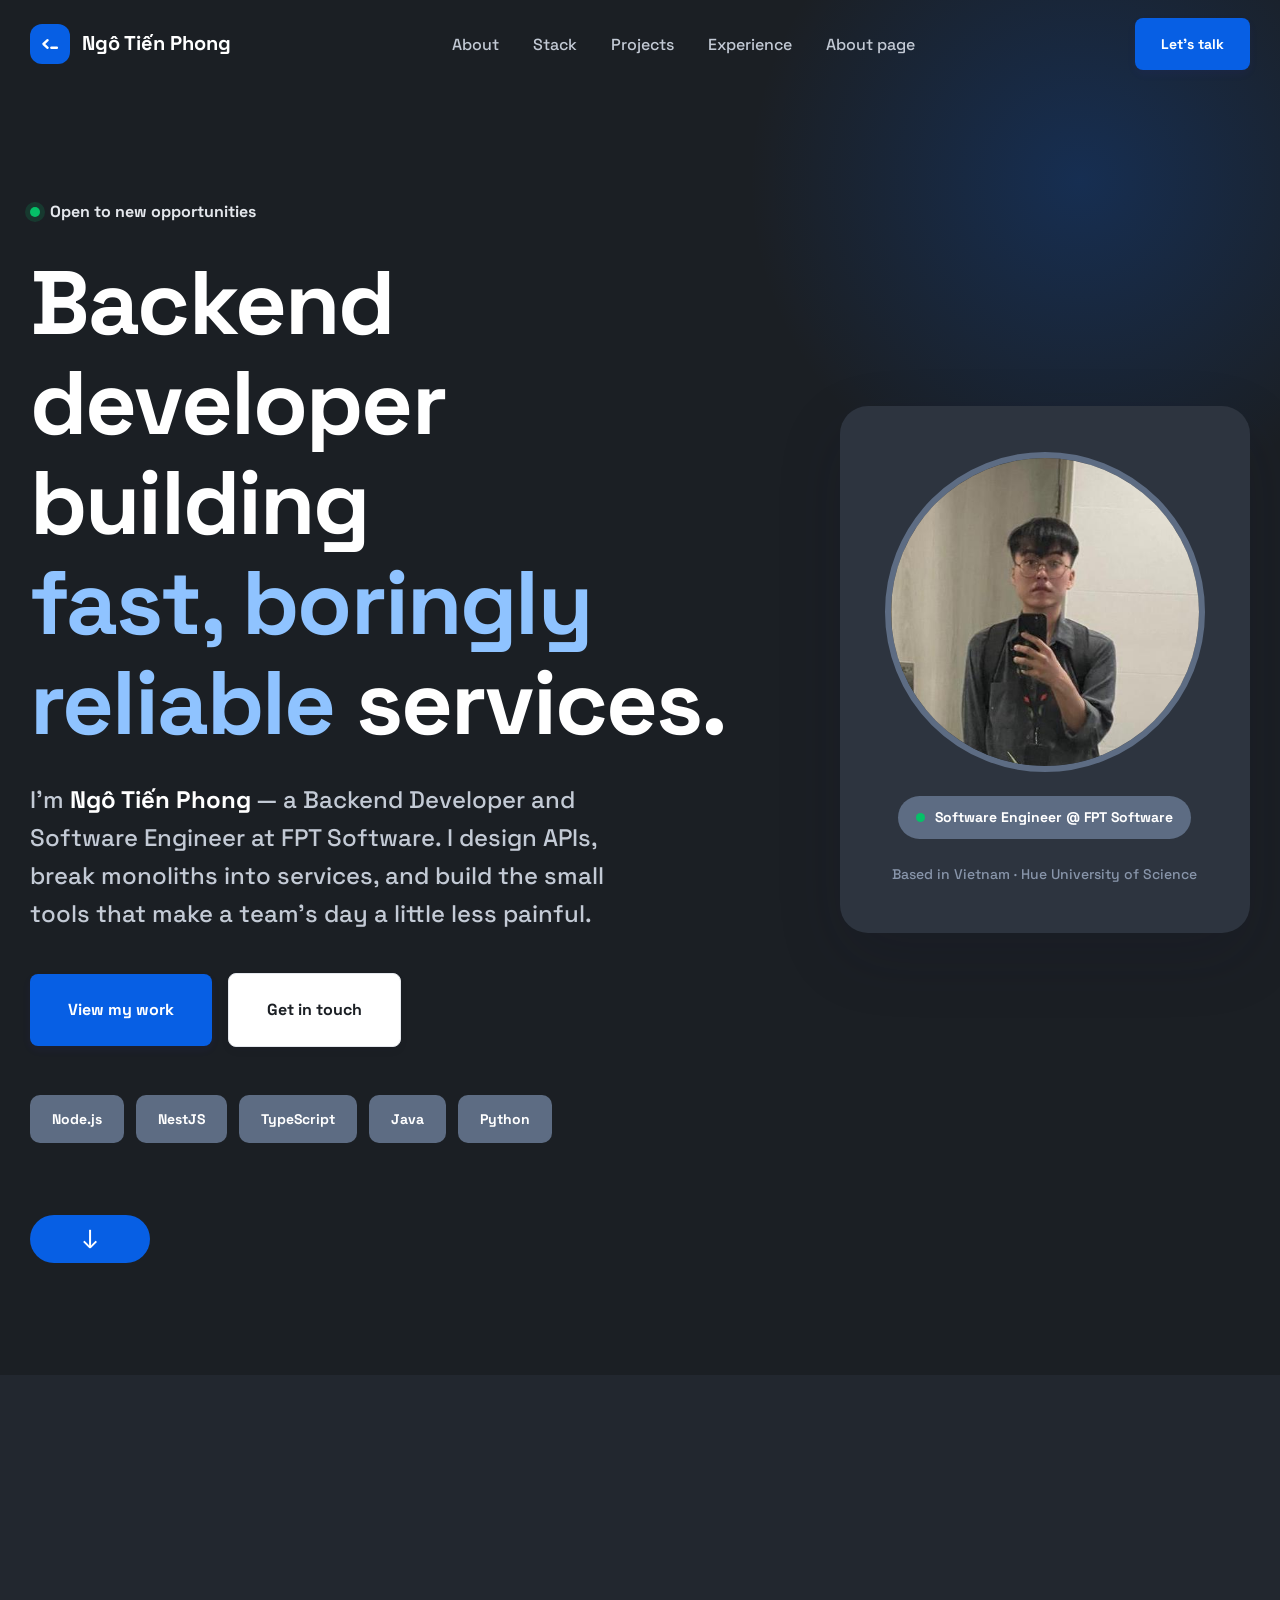
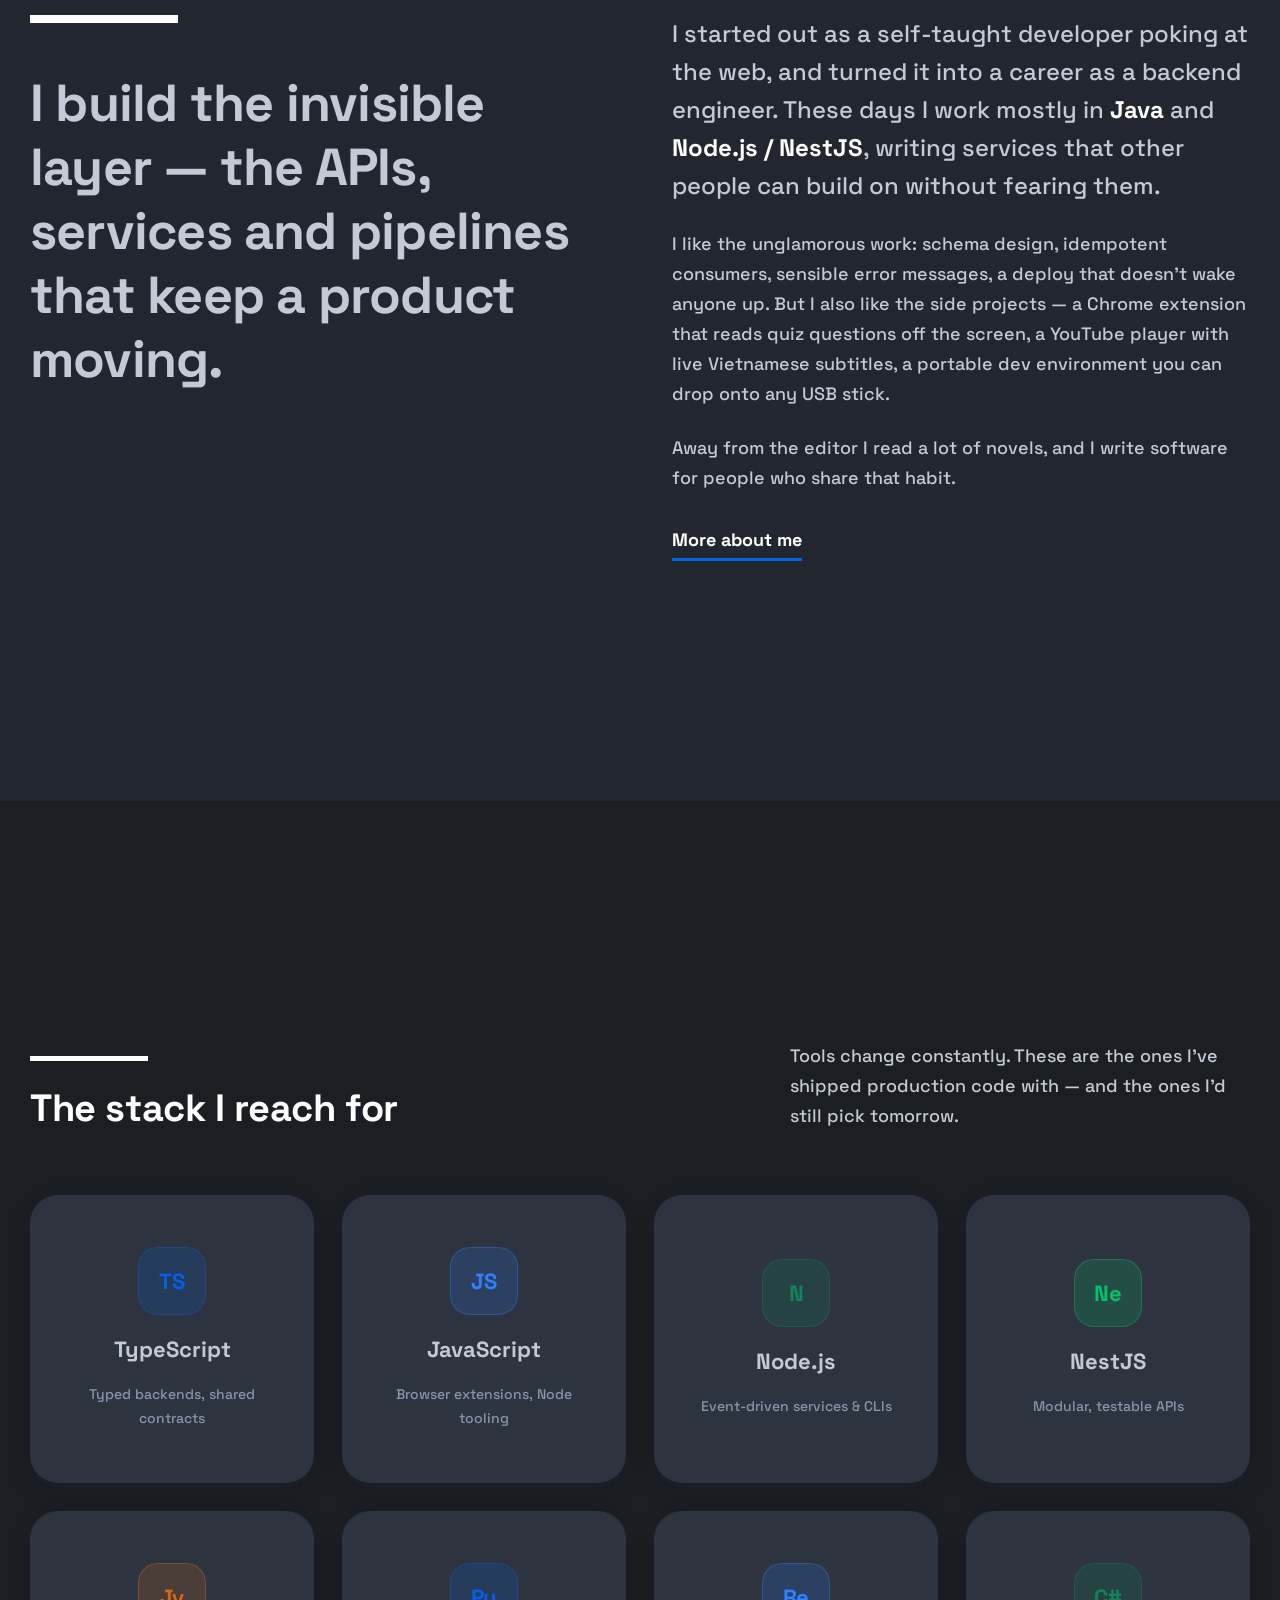
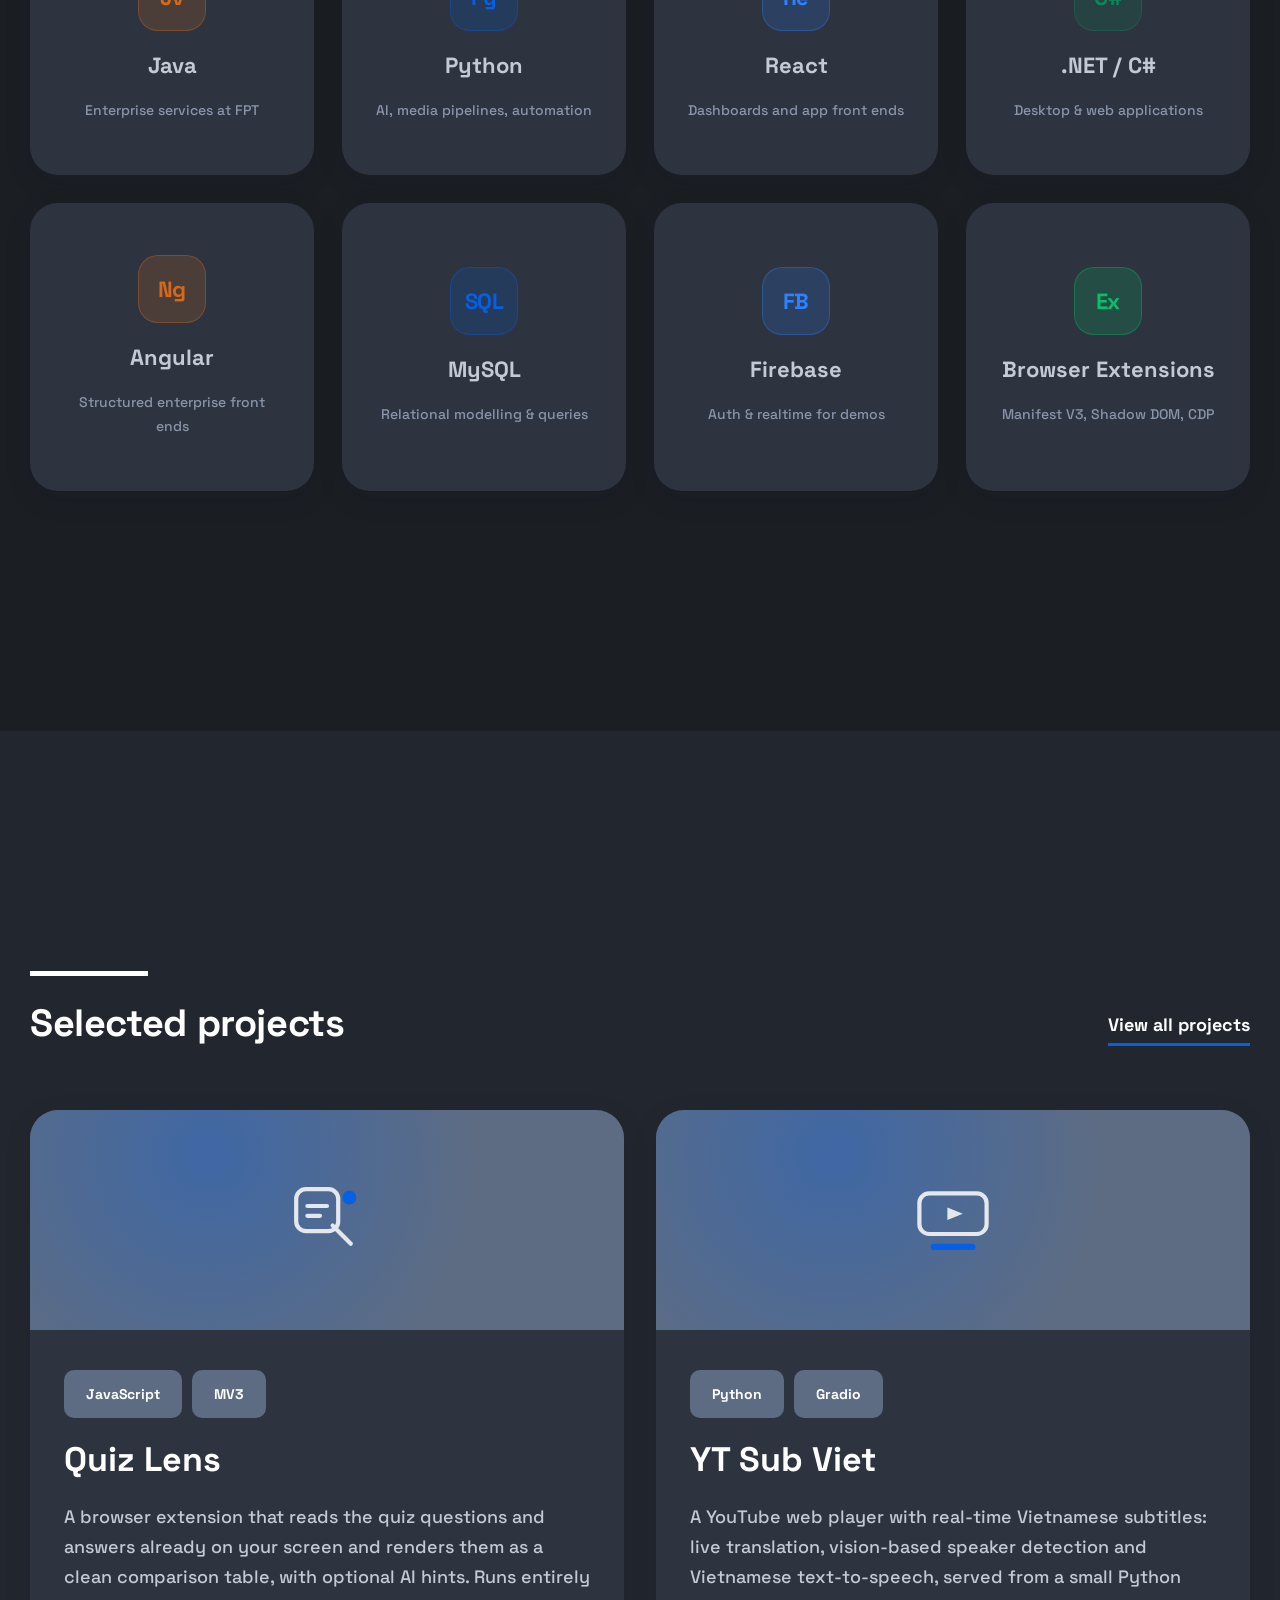
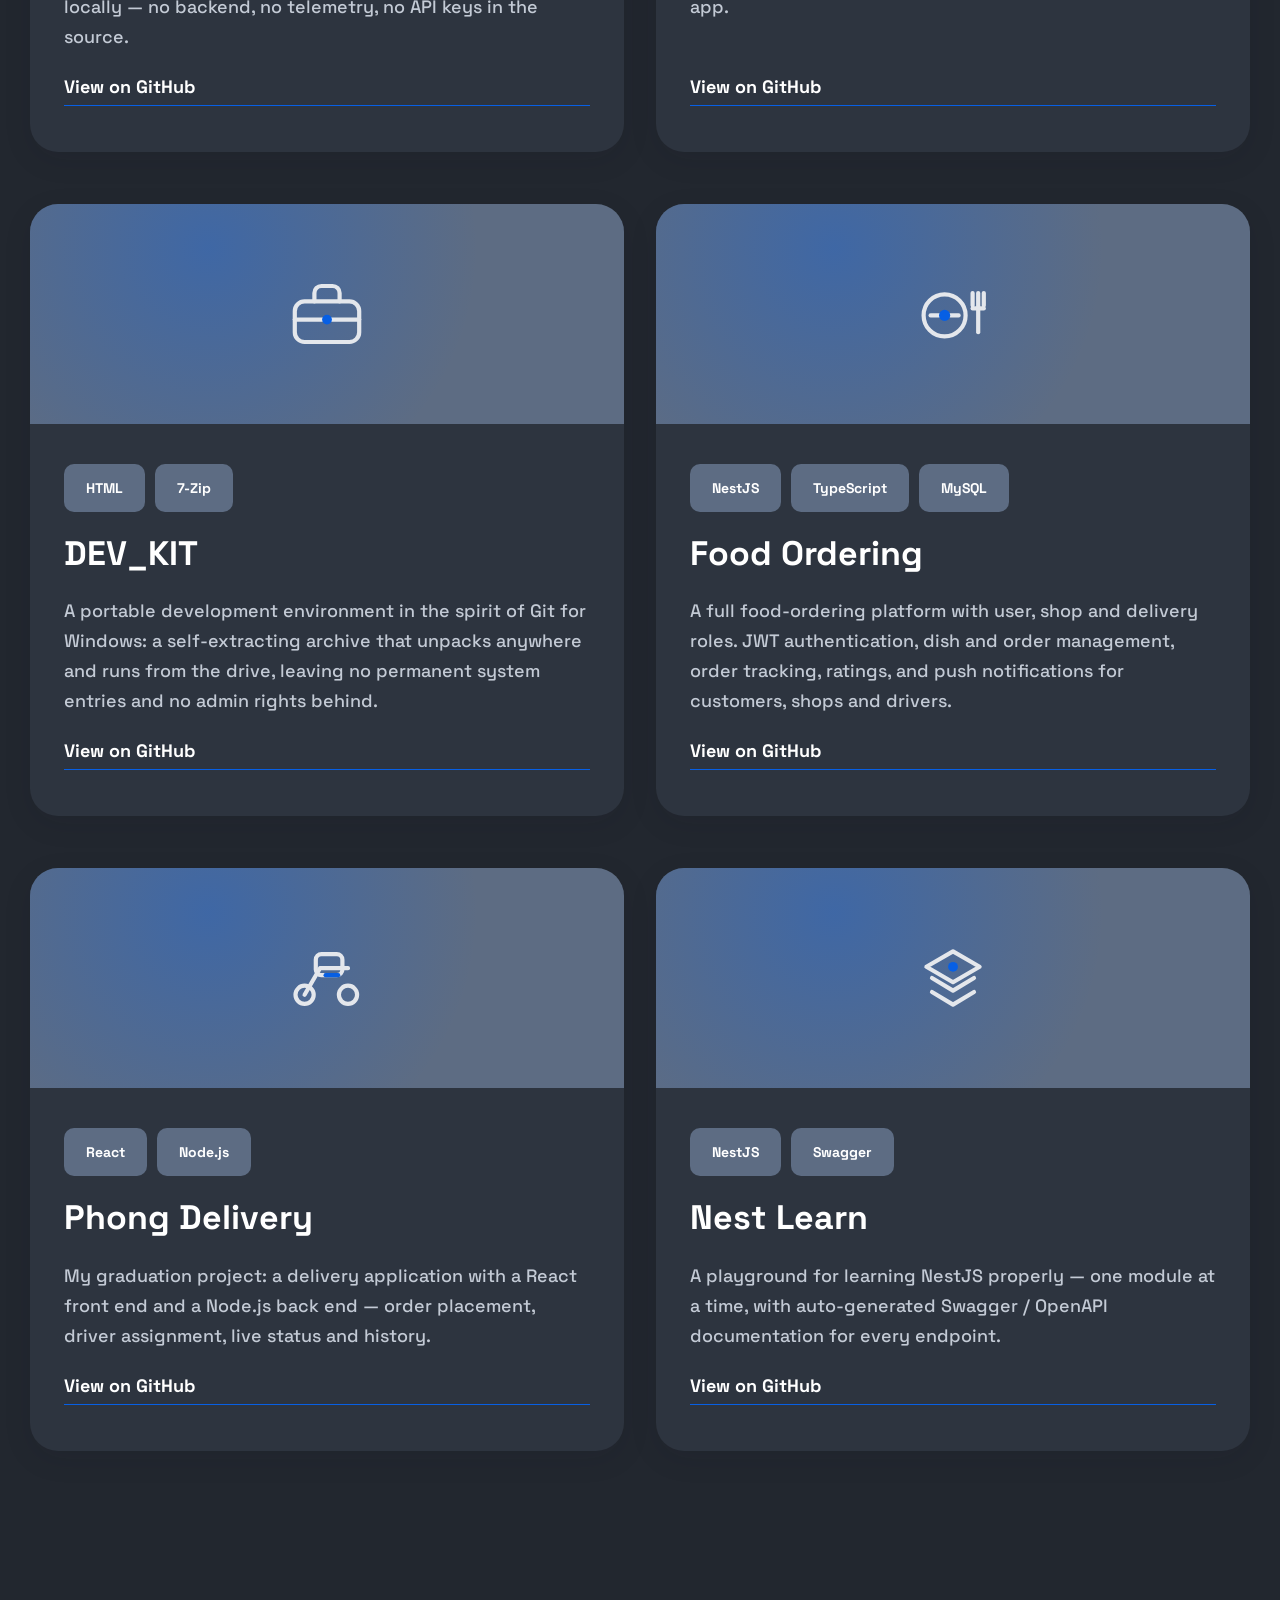
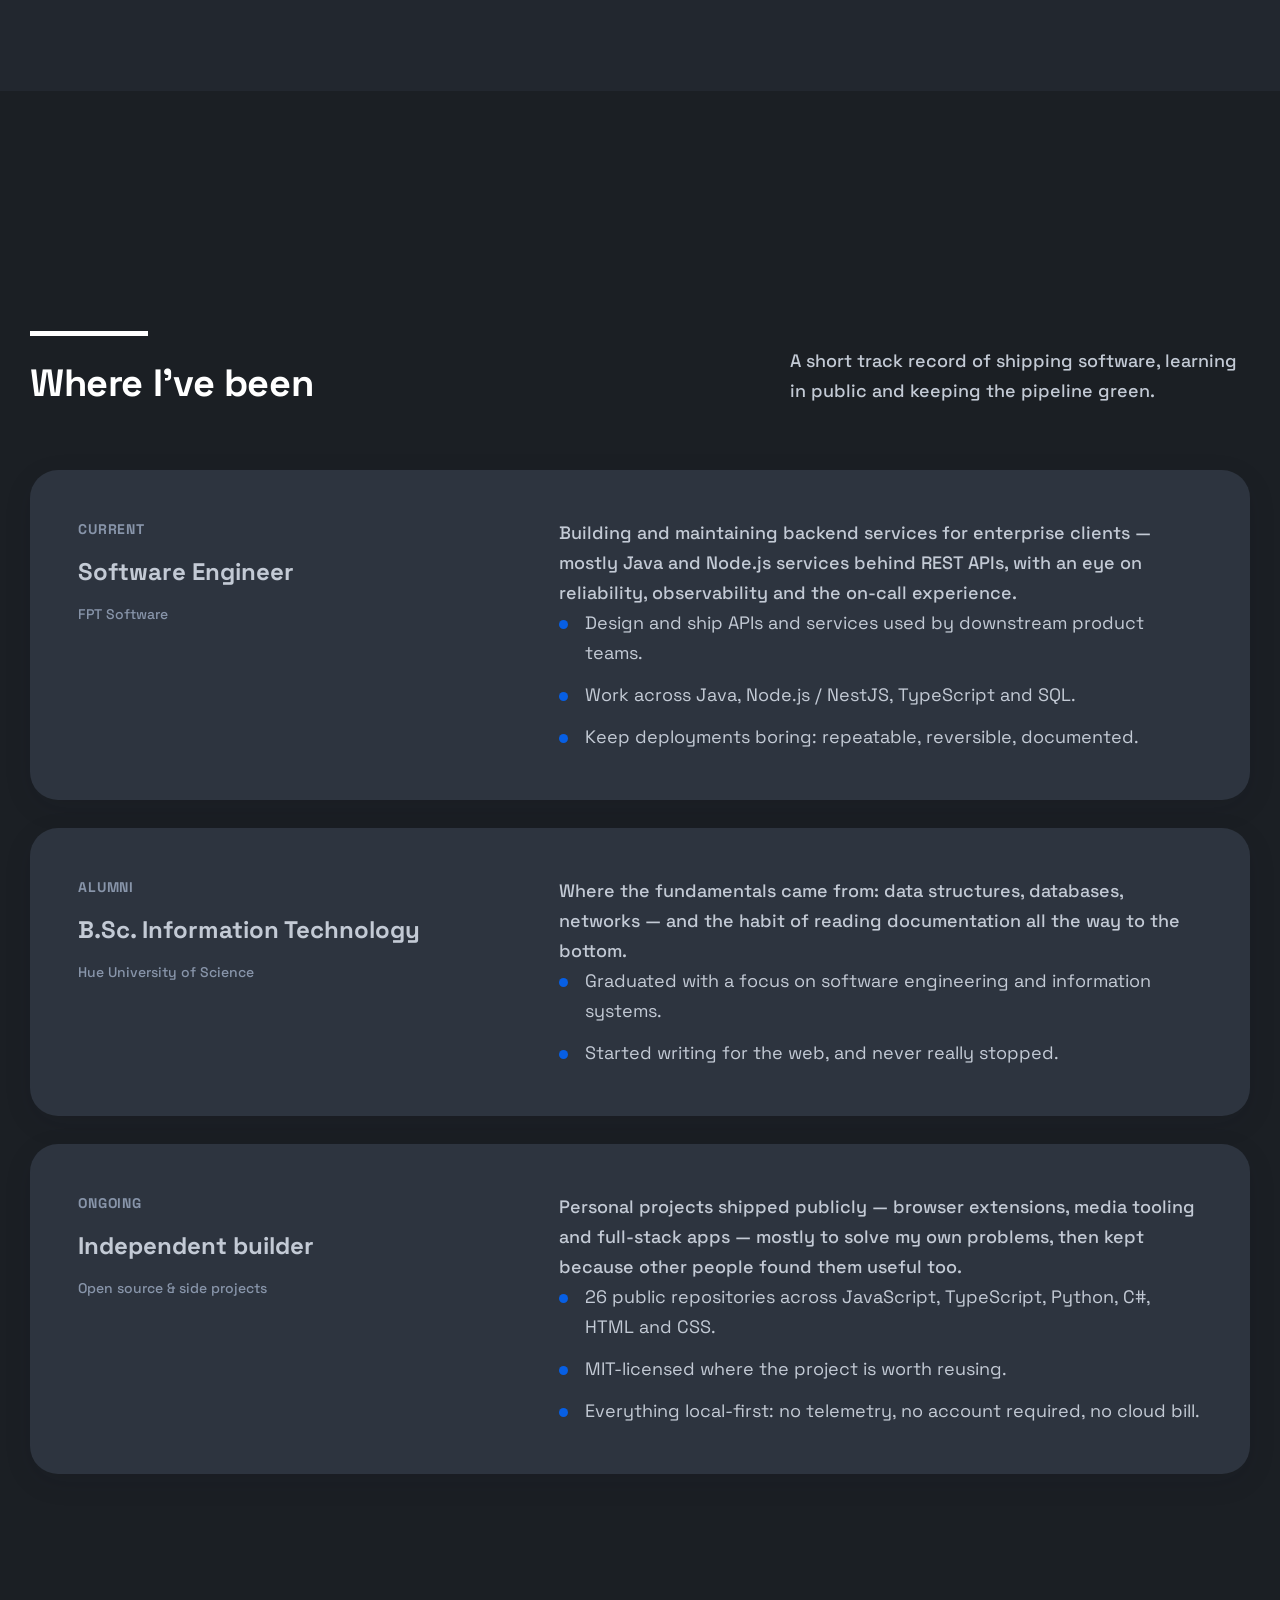
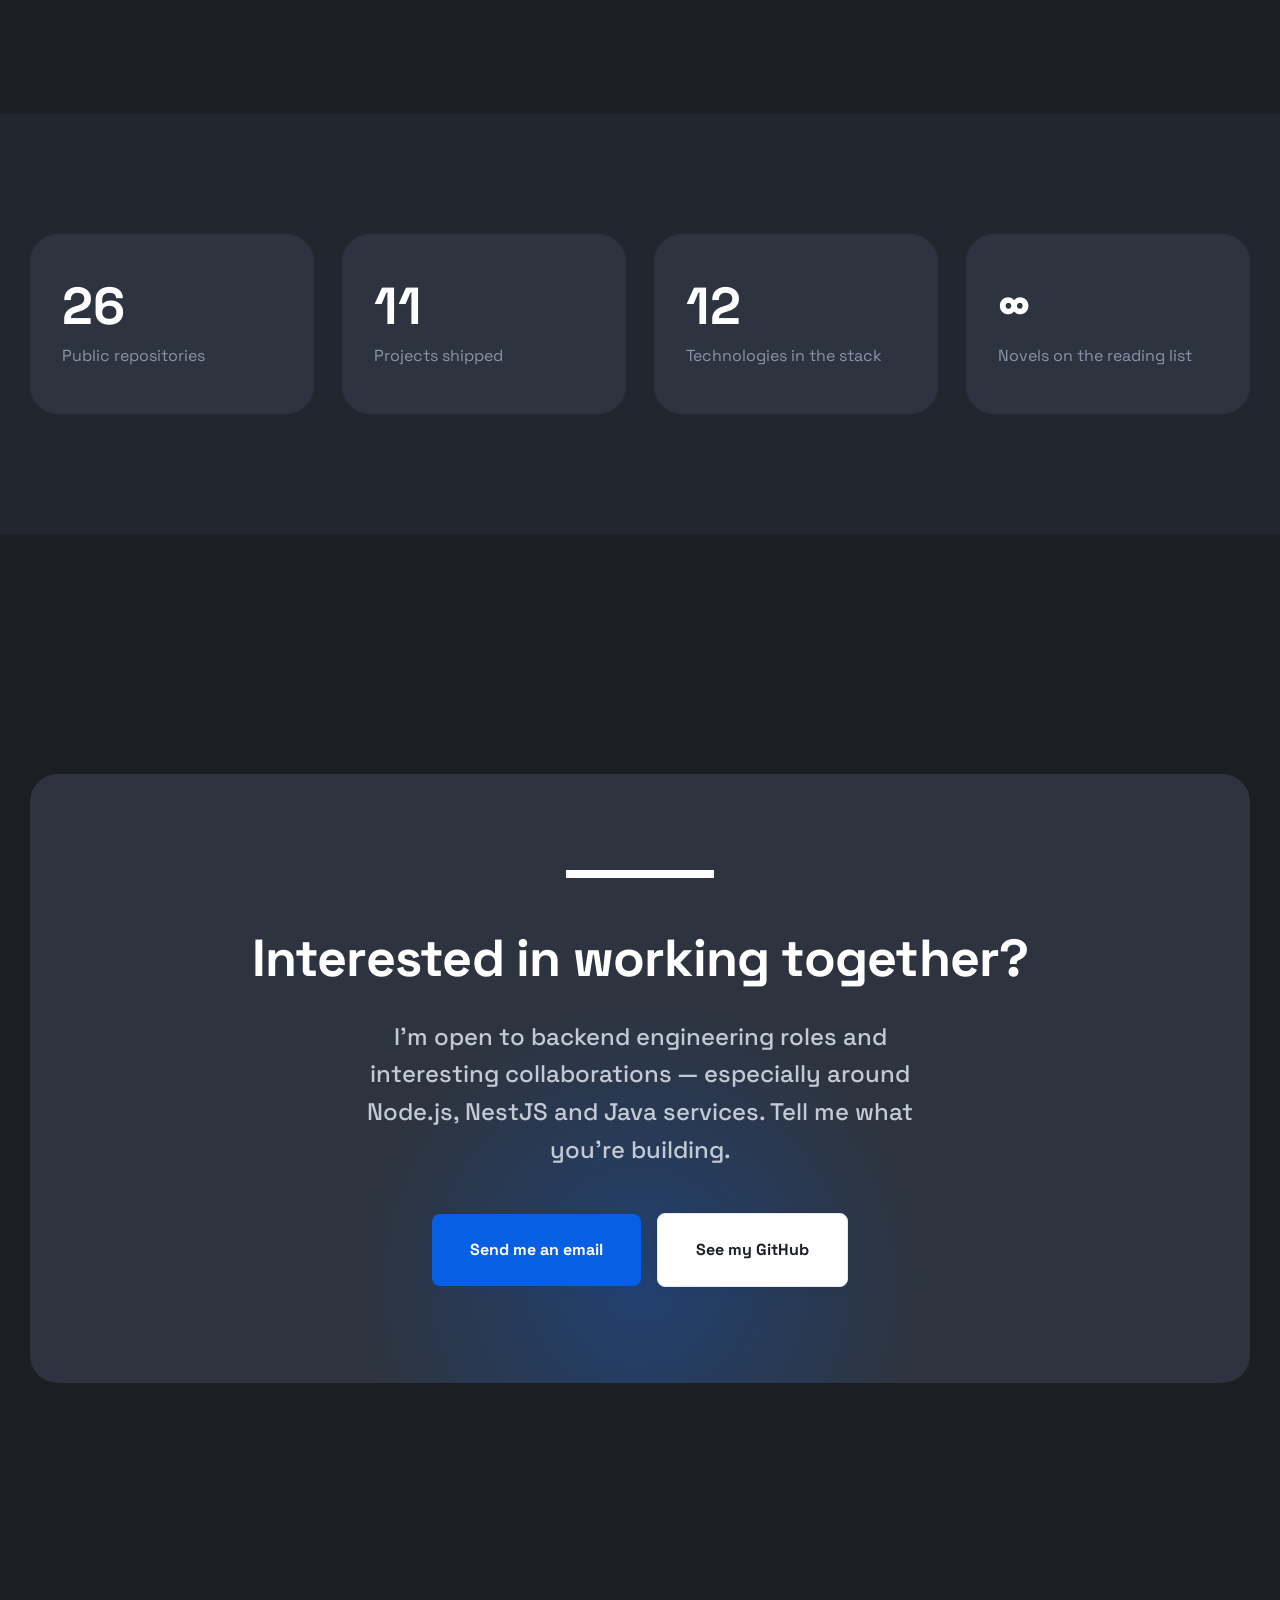
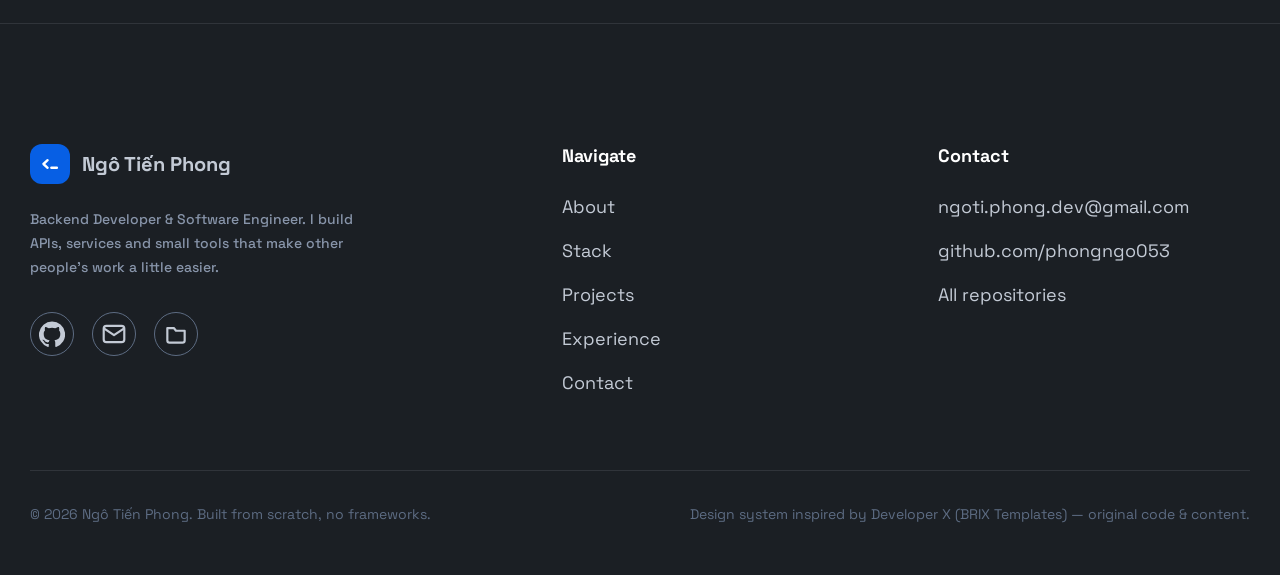
==== index.html @ 25b79b1d "Build personal portfolio site in the Developer X design language Static HTML/CSS/vanilla-JS portfoli" ====
<!DOCTYPE html>
<html lang="en">
<head>
  <meta charset="UTF-8">
  <meta name="viewport" content="width=device-width, initial-scale=1.0">
  <title>Ngô Tiến Phong — Backend Developer &amp; Software Engineer</title>
  <meta name="description" content="Portfolio of Ngô Tiến Phong — Backend Developer and Software Engineer at FPT Software. Building APIs, services and tools with Node.js, NestJS, TypeScript and Java.">
  <meta name="author" content="Ngô Tiến Phong">
  <meta name="theme-color" content="#1b1f24">

  <meta property="og:type" content="website">
  <meta property="og:title" content="Ngô Tiến Phong — Backend Developer">
  <meta property="og:description" content="Backend Developer &amp; Software Engineer. I design and ship APIs, services and tools people actually enjoy using.">
  <meta property="og:image" content="assets/avatar.png">

  <link rel="icon" type="image/svg+xml" href="assets/favicon.svg">
  <link rel="preconnect" href="https://fonts.googleapis.com">
  <link rel="preconnect" href="https://fonts.gstatic.com" crossorigin>
  <link rel="stylesheet" href="https://fonts.googleapis.com/css2?family=Space+Grotesk:wght@300;400;500;600;700&display=swap">
  <link rel="stylesheet" href="css/main.css">
</head>
<body>

  <!-- ============================== NAV ============================== -->
  <header class="nav">
    <div class="container nav-inner">
      <a class="nav-logo" href="index.html" aria-label="Ngô Tiến Phong — home">
        <span class="logo-mark" aria-hidden="true">
          <svg width="22" height="22" viewBox="0 0 64 64" fill="none" stroke="currentColor" stroke-width="7" stroke-linecap="round" stroke-linejoin="round">
            <path d="M25 21 L13 32 L25 43"/>
            <path d="M36 43 H52"/>
          </svg>
        </span>
        <span>Ngô Tiến Phong</span>
      </a>

      <nav aria-label="Primary">
        <ul class="nav-links" id="nav-links">
          <li><a href="#about">About</a></li>
          <li><a href="#stack">Stack</a></li>
          <li><a href="#projects">Projects</a></li>
          <li><a href="#experience">Experience</a></li>
          <li><a href="about.html">About page</a></li>
        </ul>
      </nav>

      <div class="nav-actions">
        <a class="btn btn-primary btn-small" href="#contact">Let's talk</a>
        <button class="nav-toggle" id="nav-toggle" type="button" aria-expanded="false" aria-controls="nav-links" aria-label="Toggle navigation">
          <span></span>
        </button>
      </div>
    </div>
  </header>

  <main>

    <!-- ============================== HERO ============================== -->
    <section class="hero" id="home">
      <div class="container">
        <div class="hero-grid">
          <div class="hero-copy">
            <p class="hero-eyebrow"><span class="dot" aria-hidden="true"></span> Open to new opportunities</p>

            <h1 class="display-1">
              Backend developer building<br />
              <span class="accent">fast, boringly reliable</span> services.
            </h1>

            <p class="hero-lead">
              I'm <strong class="bold">Ngô Tiến Phong</strong> — a Backend Developer and Software
              Engineer at FPT Software. I design APIs, break monoliths into services, and build the
              small tools that make a team's day a little less painful.
            </p>

            <div class="buttons-row">
              <a class="btn btn-primary" href="#projects">View my work</a>
              <a class="btn btn-secondary" href="#contact">Get in touch</a>
            </div>

            <div class="hero-badges">
              <span class="badge badge-primary small">Node.js</span>
              <span class="badge badge-primary small">NestJS</span>
              <span class="badge badge-primary small">TypeScript</span>
              <span class="badge badge-primary small">Java</span>
              <span class="badge badge-primary small">Python</span>
            </div>
          </div>

          <div class="hero-visual">
            <div class="hero-visual-card">
              <img class="avatar-circle _04" src="assets/avatar.png" width="320" height="320" alt="Ngô Tiến Phong">
              <p class="hero-status"><span class="dot" aria-hidden="true"></span> Software Engineer @ FPT Software</p>
              <p class="body-small text-neutral-500">Based in Vietnam · Hue University of Science</p>
            </div>
          </div>
        </div>

        <a class="scroll-down" href="#about" aria-label="Scroll to about section">↓</a>
      </div>
    </section>

    <!-- ============================== ABOUT ============================== -->
    <section class="section section-alt" id="about">
      <div class="container">
        <div class="about-grid">
          <div class="reveal">
            <div class="heading-top-line large" aria-hidden="true"></div>
            <h2 class="display-3">
              I build the invisible layer — the APIs, services and pipelines that keep a product moving.
            </h2>
          </div>

          <div class="about-copy reveal">
            <p class="body-large">
              I started out as a self-taught developer poking at the web, and turned it into a career
              as a backend engineer. These days I work mostly in <strong class="bold">Java</strong> and
              <strong class="bold">Node.js / NestJS</strong>, writing services that other people can
              build on without fearing them.
            </p>
            <p>
              I like the unglamorous work: schema design, idempotent consumers, sensible error messages,
              a deploy that doesn't wake anyone up. But I also like the side projects — a Chrome extension
              that reads quiz questions off the screen, a YouTube player with live Vietnamese subtitles,
              a portable dev environment you can drop onto any USB stick.
            </p>
            <p>
              Away from the editor I read a lot of novels, and I write software for people who share that
              habit.
            </p>
            <a class="link-underline mt-32" href="about.html">More about me</a>
          </div>
        </div>
      </div>
    </section>

    <!-- ============================== STACK ============================== -->
    <section class="section" id="stack">
      <div class="container">
        <div class="section-head reveal">
          <div>
            <div class="heading-top-line" aria-hidden="true"></div>
            <h2 class="display-4">The stack I reach for</h2>
          </div>
          <p class="body-default">
            Tools change constantly. These are the ones I've shipped production code with — and the ones
            I'd still pick tomorrow.
          </p>
        </div>

        <div class="stack-grid">
          <div class="card card-skills reveal">
            <span class="skill-mark" style="--mark:#075fe4">TS</span>
            <h3 class="h4">TypeScript</h3>
            <p class="body-small text-neutral-500">Typed backends, shared contracts</p>
          </div>
          <div class="card card-skills reveal">
            <span class="skill-mark" style="--mark:#2e81ff">JS</span>
            <h3 class="h4">JavaScript</h3>
            <p class="body-small text-neutral-500">Browser extensions, Node tooling</p>
          </div>
          <div class="card card-skills reveal">
            <span class="skill-mark" style="--mark:#11845b">N</span>
            <h3 class="h4">Node.js</h3>
            <p class="body-small text-neutral-500">Event-driven services &amp; CLIs</p>
          </div>
          <div class="card card-skills reveal">
            <span class="skill-mark" style="--mark:#05c168">Ne</span>
            <h3 class="h4">NestJS</h3>
            <p class="body-small text-neutral-500">Modular, testable APIs</p>
          </div>
          <div class="card card-skills reveal">
            <span class="skill-mark" style="--mark:#d5691b">Jv</span>
            <h3 class="h4">Java</h3>
            <p class="body-small text-neutral-500">Enterprise services at FPT</p>
          </div>
          <div class="card card-skills reveal">
            <span class="skill-mark" style="--mark:#075fe4">Py</span>
            <h3 class="h4">Python</h3>
            <p class="body-small text-neutral-500">AI, media pipelines, automation</p>
          </div>
          <div class="card card-skills reveal">
            <span class="skill-mark" style="--mark:#2e81ff">Re</span>
            <h3 class="h4">React</h3>
            <p class="body-small text-neutral-500">Dashboards and app front ends</p>
          </div>
          <div class="card card-skills reveal">
            <span class="skill-mark" style="--mark:#11845b">C#</span>
            <h3 class="h4">.NET / C#</h3>
            <p class="body-small text-neutral-500">Desktop &amp; web applications</p>
          </div>
          <div class="card card-skills reveal">
            <span class="skill-mark" style="--mark:#d5691b">Ng</span>
            <h3 class="h4">Angular</h3>
            <p class="body-small text-neutral-500">Structured enterprise front ends</p>
          </div>
          <div class="card card-skills reveal">
            <span class="skill-mark" style="--mark:#075fe4">SQL</span>
            <h3 class="h4">MySQL</h3>
            <p class="body-small text-neutral-500">Relational modelling &amp; queries</p>
          </div>
          <div class="card card-skills reveal">
            <span class="skill-mark" style="--mark:#2e81ff">FB</span>
            <h3 class="h4">Firebase</h3>
            <p class="body-small text-neutral-500">Auth &amp; realtime for demos</p>
          </div>
          <div class="card card-skills reveal">
            <span class="skill-mark" style="--mark:#05c168">Ex</span>
            <h3 class="h4">Browser Extensions</h3>
            <p class="body-small text-neutral-500">Manifest V3, Shadow DOM, CDP</p>
          </div>
        </div>
      </div>
    </section>

    <!-- ============================== PROJECTS ============================== -->
    <section class="section section-alt" id="projects">
      <div class="container">
        <div class="section-head reveal">
          <div>
            <div class="heading-top-line" aria-hidden="true"></div>
            <h2 class="display-4">Selected projects</h2>
          </div>
          <a class="link-underline" href="projects.html">View all projects</a>
        </div>

        <div class="projects-grid">

          <article class="card card-project reveal">
            <div class="card-project-visual">
              <img src="assets/projects/quiz-lens.svg" width="84" height="84" alt="">
            </div>
            <div class="card-project-body">
              <div class="card-project-tags">
                <span class="badge badge-primary small">JavaScript</span>
                <span class="badge badge-primary small">MV3</span>
              </div>
              <h3 class="card-project-title">Quiz Lens</h3>
              <p class="body-default">
                A browser extension that reads the quiz questions and answers already on your screen and
                renders them as a clean comparison table, with optional AI hints. Runs entirely locally —
                no backend, no telemetry, no API keys in the source.
              </p>
              <a class="link-underline small" href="https://github.com/phongngo053/quiz-lens" target="_blank" rel="noopener">View on GitHub</a>
            </div>
          </article>

          <article class="card card-project reveal">
            <div class="card-project-visual">
              <img src="assets/projects/yt-sub-viet.svg" width="84" height="84" alt="">
            </div>
            <div class="card-project-body">
              <div class="card-project-tags">
                <span class="badge badge-primary small">Python</span>
                <span class="badge badge-primary small">Gradio</span>
              </div>
              <h3 class="card-project-title">YT Sub Viet</h3>
              <p class="body-default">
                A YouTube web player with real-time Vietnamese subtitles: live translation, vision-based
                speaker detection and Vietnamese text-to-speech, served from a small Python app.
              </p>
              <a class="link-underline small" href="https://github.com/phongngo053/yt-sub-viet" target="_blank" rel="noopener">View on GitHub</a>
            </div>
          </article>

          <article class="card card-project reveal">
            <div class="card-project-visual">
              <img src="assets/projects/dev-kit.svg" width="84" height="84" alt="">
            </div>
            <div class="card-project-body">
              <div class="card-project-tags">
                <span class="badge badge-primary small">HTML</span>
                <span class="badge badge-primary small">7-Zip</span>
              </div>
              <h3 class="card-project-title">DEV_KIT</h3>
              <p class="body-default">
                A portable development environment in the spirit of Git for Windows: a self-extracting
                archive that unpacks anywhere and runs from the drive, leaving no permanent system
                entries and no admin rights behind.
              </p>
              <a class="link-underline small" href="https://github.com/phongngo053/DEV_KIT" target="_blank" rel="noopener">View on GitHub</a>
            </div>
          </article>

          <article class="card card-project reveal">
            <div class="card-project-visual">
              <img src="assets/projects/food-ordering-nestjs.svg" width="84" height="84" alt="">
            </div>
            <div class="card-project-body">
              <div class="card-project-tags">
                <span class="badge badge-primary small">NestJS</span>
                <span class="badge badge-primary small">TypeScript</span>
                <span class="badge badge-primary small">MySQL</span>
              </div>
              <h3 class="card-project-title">Food Ordering</h3>
              <p class="body-default">
                A full food-ordering platform with user, shop and delivery roles. JWT authentication,
                dish and order management, order tracking, ratings, and push notifications for
                customers, shops and drivers.
              </p>
              <a class="link-underline small" href="https://github.com/phongngo053/food-ordering-nestjs" target="_blank" rel="noopener">View on GitHub</a>
            </div>
          </article>

          <article class="card card-project reveal">
            <div class="card-project-visual">
              <img src="assets/projects/phong-delivery.svg" width="84" height="84" alt="">
            </div>
            <div class="card-project-body">
              <div class="card-project-tags">
                <span class="badge badge-primary small">React</span>
                <span class="badge badge-primary small">Node.js</span>
              </div>
              <h3 class="card-project-title">Phong Delivery</h3>
              <p class="body-default">
                My graduation project: a delivery application with a React front end and a Node.js
                back end — order placement, driver assignment, live status and history.
              </p>
              <a class="link-underline small" href="https://github.com/phongngo053/phong-delivery-FE" target="_blank" rel="noopener">View on GitHub</a>
            </div>
          </article>

          <article class="card card-project reveal">
            <div class="card-project-visual">
              <img src="assets/projects/nest-learn.svg" width="84" height="84" alt="">
            </div>
            <div class="card-project-body">
              <div class="card-project-tags">
                <span class="badge badge-primary small">NestJS</span>
                <span class="badge badge-primary small">Swagger</span>
              </div>
              <h3 class="card-project-title">Nest Learn</h3>
              <p class="body-default">
                A playground for learning NestJS properly — one module at a time, with auto-generated
                Swagger / OpenAPI documentation for every endpoint.
              </p>
              <a class="link-underline small" href="https://github.com/phongngo053/nest-learn" target="_blank" rel="noopener">View on GitHub</a>
            </div>
          </article>

        </div>
      </div>
    </section>

    <!-- ============================== EXPERIENCE ============================== -->
    <section class="section" id="experience">
      <div class="container">
        <div class="section-head reveal">
          <div>
            <div class="heading-top-line" aria-hidden="true"></div>
            <h2 class="display-4">Where I've been</h2>
          </div>
          <p class="body-default">
            A short track record of shipping software, learning in public and keeping the pipeline green.
          </p>
        </div>

        <div class="experience-list">
          <div class="card card-experience reveal">
            <div class="experience-role">
              <span class="period">Current</span>
              <h3 class="h3">Software Engineer</h3>
              <p class="body-small text-neutral-500">FPT Software</p>
            </div>
            <div>
              <p>
                Building and maintaining backend services for enterprise clients — mostly Java and
                Node.js services behind REST APIs, with an eye on reliability, observability and the
                on-call experience.
              </p>
              <ul>
                <li>Design and ship APIs and services used by downstream product teams.</li>
                <li>Work across Java, Node.js / NestJS, TypeScript and SQL.</li>
                <li>Keep deployments boring: repeatable, reversible, documented.</li>
              </ul>
            </div>
          </div>

          <div class="card card-experience reveal">
            <div class="experience-role">
              <span class="period">Alumni</span>
              <h3 class="h3">B.Sc. Information Technology</h3>
              <p class="body-small text-neutral-500">Hue University of Science</p>
            </div>
            <div>
              <p>
                Where the fundamentals came from: data structures, databases, networks — and the habit
                of reading documentation all the way to the bottom.
              </p>
              <ul>
                <li>Graduated with a focus on software engineering and information systems.</li>
                <li>Started writing for the web, and never really stopped.</li>
              </ul>
            </div>
          </div>

          <div class="card card-experience reveal">
            <div class="experience-role">
              <span class="period">Ongoing</span>
              <h3 class="h3">Independent builder</h3>
              <p class="body-small text-neutral-500">Open source &amp; side projects</p>
            </div>
            <div>
              <p>
                Personal projects shipped publicly — browser extensions, media tooling and full-stack
                apps — mostly to solve my own problems, then kept because other people found them
                useful too.
              </p>
              <ul>
                <li>26 public repositories across JavaScript, TypeScript, Python, C#, HTML and CSS.</li>
                <li>MIT-licensed where the project is worth reusing.</li>
                <li>Everything local-first: no telemetry, no account required, no cloud bill.</li>
              </ul>
            </div>
          </div>
        </div>
      </div>
    </section>

    <!-- ============================== STATS ============================== -->
    <section class="section section-tight section-alt">
      <div class="container">
        <div class="stats-grid">
          <div class="stat reveal">
            <span class="stat-value">26</span>
            <span class="stat-label">Public repositories</span>
          </div>
          <div class="stat reveal">
            <span class="stat-value">11</span>
            <span class="stat-label">Projects shipped</span>
          </div>
          <div class="stat reveal">
            <span class="stat-value">12</span>
            <span class="stat-label">Technologies in the stack</span>
          </div>
          <div class="stat reveal">
            <span class="stat-value">∞</span>
            <span class="stat-label">Novels on the reading list</span>
          </div>
        </div>
      </div>
    </section>

    <!-- ============================== CTA ============================== -->
    <section class="section" id="contact">
      <div class="container">
        <div class="cta reveal">
          <div class="heading-top-line large" style="margin-left:auto;margin-right:auto" aria-hidden="true"></div>
          <h2 class="display-3">Interested in working together?</h2>
          <p class="body-large">
            I'm open to backend engineering roles and interesting collaborations — especially around
            Node.js, NestJS and Java services. Tell me what you're building.
          </p>
          <div class="buttons-row">
            <a class="btn btn-primary" href="mailto:ngoti.phong.dev@gmail.com">Send me an email</a>
            <a class="btn btn-secondary" href="https://github.com/phongngo053" target="_blank" rel="noopener">See my GitHub</a>
          </div>
        </div>
      </div>
    </section>

  </main>

  <!-- ============================== FOOTER ============================== -->
  <footer class="footer">
    <div class="container">
      <div class="footer-grid">
        <div>
          <a class="nav-logo" href="index.html">
            <span class="logo-mark" aria-hidden="true">
              <svg width="22" height="22" viewBox="0 0 64 64" fill="none" stroke="currentColor" stroke-width="7" stroke-linecap="round" stroke-linejoin="round">
                <path d="M25 21 L13 32 L25 43"/>
                <path d="M36 43 H52"/>
              </svg>
            </span>
            <span>Ngô Tiến Phong</span>
          </a>
          <p class="body-small text-neutral-500 mt-24" style="max-width:340px">
            Backend Developer &amp; Software Engineer. I build APIs, services and small tools that
            make other people's work a little easier.
          </p>
          <div class="social-row mt-32">
            <a href="https://github.com/phongngo053" target="_blank" rel="noopener" aria-label="GitHub">
              <svg class="social-icon" viewBox="0 0 24 24" fill="currentColor" aria-hidden="true">
                <path d="M12 .5a12 12 0 0 0-3.79 23.4c.6.11.82-.26.82-.58v-2.2c-3.34.73-4.04-1.42-4.04-1.42-.55-1.4-1.34-1.77-1.34-1.77-1.09-.75.08-.73.08-.73 1.21.08 1.84 1.24 1.84 1.24 1.07 1.84 2.81 1.31 3.5 1 .11-.78.42-1.31.76-1.61-2.67-.3-5.47-1.34-5.47-5.96 0-1.32.47-2.39 1.24-3.23-.13-.3-.54-1.53.12-3.18 0 0 1.01-.32 3.3 1.23a11.5 11.5 0 0 1 6 0c2.29-1.55 3.3-1.23 3.3-1.23.66 1.65.25 2.88.12 3.18.77.84 1.23 1.91 1.23 3.23 0 4.63-2.8 5.65-5.48 5.95.43.37.82 1.1.82 2.22v3.29c0 .32.21.7.83.58A12 12 0 0 0 12 .5Z"/>
              </svg>
            </a>
            <a href="mailto:ngoti.phong.dev@gmail.com" aria-label="Email">
              <svg class="social-icon" viewBox="0 0 24 24" fill="none" stroke="currentColor" stroke-width="2" stroke-linecap="round" stroke-linejoin="round" aria-hidden="true">
                <rect x="2.5" y="4.5" width="19" height="15" rx="2.5"/>
                <path d="m3 7 9 6 9-6"/>
              </svg>
            </a>
            <a href="projects.html" aria-label="Projects">
              <svg class="social-icon" viewBox="0 0 24 24" fill="none" stroke="currentColor" stroke-width="2" stroke-linecap="round" stroke-linejoin="round" aria-hidden="true">
                <path d="M4 6.5h6l2 2.5h8v9a2 2 0 0 1-2 2H6a2 2 0 0 1-2-2Z"/>
              </svg>
            </a>
          </div>
        </div>

        <div>
          <h4 class="h5">Navigate</h4>
          <ul>
            <li><a href="index.html#about">About</a></li>
            <li><a href="index.html#stack">Stack</a></li>
            <li><a href="index.html#projects">Projects</a></li>
            <li><a href="index.html#experience">Experience</a></li>
            <li><a href="about.html">Contact</a></li>
          </ul>
        </div>

        <div>
          <h4 class="h5">Contact</h4>
          <ul>
            <li><a href="mailto:ngoti.phong.dev@gmail.com">ngoti.phong.dev@gmail.com</a></li>
            <li><a href="https://github.com/phongngo053" target="_blank" rel="noopener">github.com/phongngo053</a></li>
            <li><a href="https://github.com/phongngo053?tab=repositories" target="_blank" rel="noopener">All repositories</a></li>
          </ul>
        </div>
      </div>

      <div class="footer-bottom">
        <span>© <span data-year>2026</span> Ngô Tiến Phong. Built from scratch, no frameworks.</span>
        <span>Design system inspired by Developer X (BRIX Templates) — original code &amp; content.</span>
      </div>
    </div>
  </footer>

  <script src="js/main.js"></script>
</body>
</html>
---- css/main.css ----
/* ==========================================================================
   Ngô Tiến Phong — Personal Portfolio
   Design system ported from the "Developer X" Webflow template by BRIX
   Templates (tokens / layout primitives / component geometry).
   All content, copy and artwork in this project are original.

   1. Tokens
   2. Reset & base
   3. Typography
   4. Layout primitives
   5. Components
   6. Page sections
   7. Utilities
   8. Responsive
   ========================================================================== */

/* 1. Tokens ---------------------------------------------------------------- */
:root {
  /* Neutrals */
  --neutral--800: #1b1f24;
  --neutral--700: #2d343f;
  --neutral--600: #5d6c83;
  --neutral--500: #8895aa;
  --neutral--400: #c3cad5;
  --neutral--300: #e4e7ec;
  --neutral--200: #f0f2f4;
  --neutral--100: #ffffff;

  /* Brand */
  --accent--primary-1: #075fe4;
  --accent--primary-2: #2e81ff;
  --accent--primary-3: #8fc3ff;
  --accent--primary-4: #eaf4ff;

  /* System — green */
  --system--green-400: #11845b;
  --system--green-300: #05c168;
  --system--green-200: #7fdca4;
  --system--green-100: #def2e6;

  /* System — orange */
  --system--orange-400: #d5691b;
  --system--orange-300: #ff9e2c;
  --system--orange-200: #ffd19b;
  --system--orange-100: #fff3e4;

  /* Shadows */
  --general--shadow-01: #14142b0f;
  --general--shadow-02: #14142b14;
  --general--shadow-03: #14142b1a;
  --general--shadow-04: #14142b24;
  --general--shadow-05: #14142b29;
  --general--shadow-06: #14142b3d;
  --button-shadow--color-01: #4a3aff0f;
  --button-shadow--color-02: #3a8fff14;
  --button-shadow--color-03: #3a8fff14;
  --button-shadow--white-01: #14142b0a;
  --button-shadow--white-02: #14142b0f;
  --button-shadow--white-03: #14142b1a;

  /* Type */
  --font-primary: "Space Grotesk", "SpaceGrotesk", -apple-system, BlinkMacSystemFont,
    "Segoe UI", Roboto, Helvetica, Arial, sans-serif;

  /* Rhythm */
  --container-max: 1268px;
  --gutter: 24px;
  --section-space: 240px;
  --radius-card: 28px;
  --radius-control: 8px;
  --radius-badge: 10px;
  --nav-height: 88px;
}

/* 2. Reset & base ---------------------------------------------------------- */
*,
*::before,
*::after {
  box-sizing: border-box;
}

html {
  scroll-behavior: smooth;
  scroll-padding-top: calc(var(--nav-height) + 24px);
  -webkit-text-size-adjust: 100%;
}

body {
  margin: 0;
  background-color: var(--neutral--800);
  color: var(--neutral--400);
  font-family: var(--font-primary);
  font-size: 18px;
  line-height: 1.667;
  -webkit-font-smoothing: antialiased;
  -moz-osx-font-smoothing: grayscale;
  overflow-x: hidden;
}

body.nav-open {
  overflow: hidden;
}

img,
svg,
video {
  display: block;
  max-width: 100%;
}

a {
  color: inherit;
  text-decoration: none;
}

button {
  font-family: inherit;
}

::selection {
  background: var(--accent--primary-1);
  color: var(--neutral--100);
}

:focus-visible {
  outline: 2px solid var(--accent--primary-3);
  outline-offset: 3px;
  border-radius: 4px;
}

/* 3. Typography ------------------------------------------------------------ */
.display-1,
.display-2,
.display-3,
.display-4,
.display-5,
.h1,
.h2,
.h3,
.h4,
.h5,
.h6,
p,
h1,
h2,
h3,
h4,
h5,
h6 {
  margin: 0;
  font-weight: 500;
}

.display-1 { font-size: 90px; line-height: 1.111; font-weight: 700; letter-spacing: -0.02em; }
.display-2 { font-size: 76px; line-height: 1.132; font-weight: 700; letter-spacing: -0.02em; }
.display-3 { font-size: 52px; line-height: 1.231; font-weight: 700; letter-spacing: -0.015em; }
.display-4 { font-size: 38px; line-height: 1.211; font-weight: 700; letter-spacing: -0.01em; }
.display-5 { font-size: 34px; line-height: 1.441; font-weight: 700; }

.h1 { font-size: 54px; line-height: 1.222; font-weight: 700; }
.h2 { font-size: 38px; line-height: 1.447; font-weight: 700; }
.h3 { font-size: 24px; line-height: 1.417; font-weight: 700; }
.h4 { font-size: 22px; line-height: 1.273; font-weight: 700; }
.h5 { font-size: 18px; line-height: 1.333; font-weight: 700; }
.h6 { font-size: 16px; line-height: 1.375; font-weight: 700; }

.text-400 { font-size: 24px; line-height: 1.083; }
.text-300 { font-size: 20px; line-height: 1.1; }
.text-200 { font-size: 18px; line-height: 1.111; }
.text-100 { font-size: 16px; line-height: 1.125; }

.body-large { font-size: 24px; line-height: 1.583; }
.body-default { font-size: 18px; line-height: 1.667; }
.body-small { font-size: 14px; line-height: 1.714; }

.medium { font-weight: 500; }
.bold { font-weight: 700; color: var(--neutral--100); }
.italic { font-style: italic; }

.text-neutral-100 { color: var(--neutral--100); }
.text-neutral-400 { color: var(--neutral--400); }
.text-neutral-500 { color: var(--neutral--500); }
.text-neutral-600 { color: var(--neutral--600); }
.text-accent { color: var(--accent--primary-3); }

.text-center { text-align: center; }
.text-balance { text-wrap: balance; }

blockquote {
  margin: 0;
  padding: 0;
  border: 0;
  font-size: 18px;
  line-height: 30px;
  font-style: italic;
  color: var(--neutral--300);
}

/* 4. Layout primitives ------------------------------------------------------ */
.container {
  width: 100%;
  max-width: var(--container-max);
  margin: 0 auto;
  padding: 0 var(--gutter);
}

.container-small {
  max-width: 600px;
}

.section {
  padding: var(--section-space) 0;
}

.section-alt {
  background-color: rgba(45, 52, 63, 0.4);
}

.section-tight {
  padding: 120px 0;
}

.grid {
  display: grid;
  gap: 16px;
}

.grid-1-column { grid-template-columns: minmax(0, 1fr); }
.grid-2-columns { grid-template-columns: repeat(2, minmax(0, 1fr)); }
.grid-3-columns { grid-template-columns: repeat(3, minmax(0, 1fr)); }
.grid-4-columns { grid-template-columns: repeat(4, minmax(0, 1fr)); }

.gap-16 { gap: 16px; }
.gap-28 { gap: 28px; }
.gap-40 { gap: 40px; }
.gap-64 { gap: 64px; }

.flex { display: flex; }
.flex-col { flex-direction: column; }
.items-center { align-items: center; }
.justify-between { justify-content: space-between; }
.flex-wrap { flex-wrap: wrap; }

.buttons-row {
  display: flex;
  align-items: center;
  gap: 16px;
  flex-wrap: wrap;
}

.heading-top-line {
  background-color: var(--neutral--100);
  max-width: 118px;
  min-height: 5px;
  margin-bottom: 24px;
}

.heading-top-line.large {
  max-width: 148px;
  min-height: 8px;
  margin-bottom: 48px;
}

.paragraph-underline {
  background-color: var(--neutral--100);
  max-width: 56px;
  min-height: 6px;
  margin-top: 32px;
}

.link-underline {
  display: inline-flex;
  align-items: center;
  gap: 10px;
  color: var(--neutral--100);
  font-weight: 700;
  padding-bottom: 3px;
  border-bottom: 3px solid var(--accent--primary-1);
  transition: color 0.3s, border-color 0.3s;
}

.link-underline.medium { border-bottom-width: 2px; }
.link-underline.small { border-bottom-width: 1.5px; }

.link-underline:hover {
  color: var(--accent--primary-3);
  border-color: var(--neutral--100);
}

/* 5. Components ------------------------------------------------------------ */
/* Buttons ------------------------------------------------------------------ */
.btn {
  display: inline-flex;
  align-items: center;
  justify-content: center;
  gap: 12px;
  border: 0;
  cursor: pointer;
  text-align: center;
  transform-style: preserve-3d;
  border-radius: var(--radius-control);
  padding: 26px 38px;
  line-height: 20px;
  font-size: 16px;
  font-weight: 700;
  text-decoration: none;
  transition: background-color 0.3s, transform 0.3s, color 0.3s, border-color 0.3s;
}

.btn-primary {
  background-color: var(--accent--primary-1);
  color: var(--neutral--100);
  box-shadow: 0 4px 10px 0 var(--button-shadow--color-01);
}

.btn-primary:hover {
  background-color: var(--accent--primary-2);
  color: var(--neutral--100);
  transform: translateY(-2px);
}

.btn-secondary {
  border: 1px solid var(--neutral--300);
  background-color: var(--neutral--100);
  box-shadow: 0 4px 10px 0 var(--button-shadow--white-01);
  color: var(--neutral--800);
}

.btn-secondary:hover {
  border-color: var(--accent--primary-1);
  background-color: var(--neutral--100);
  color: var(--accent--primary-1);
  transform: translateY(-2px);
}

.btn-ghost {
  background-color: transparent;
  color: var(--neutral--100);
  border: 1px solid var(--neutral--600);
}

.btn-ghost:hover {
  border-color: var(--neutral--100);
  color: var(--neutral--100);
}

.btn-circle {
  width: 64px;
  height: 64px;
  padding: 0;
  border-radius: 50%;
  font-size: 26px;
}

.btn-circle-primary {
  background-color: var(--accent--primary-1);
  color: var(--neutral--100);
  box-shadow: 0 6px 20px 0 var(--button-shadow--color-02);
}

.btn-circle-primary:hover {
  background-color: var(--accent--primary-2);
  transform: translateY(-2px);
}

.btn-circle-secondary {
  background-color: var(--neutral--100);
  color: var(--neutral--800);
  box-shadow: 0 6px 20px 0 var(--button-shadow--white-02);
}

.btn-circle-secondary:hover {
  color: var(--accent--primary-1);
  transform: translateY(-2px);
}

.btn-small {
  padding: 16px 26px;
  font-size: 14px;
}

/* Badges ------------------------------------------------------------------- */
.badge {
  display: inline-block;
  border-radius: var(--radius-badge);
  padding: 18px 28px;
  font-size: 18px;
  font-weight: 700;
  line-height: 20px;
  color: var(--neutral--100);
}

.badge.small {
  padding: 14px 22px;
  font-size: 14px;
}

.badge-primary {
  background-color: var(--neutral--600);
  color: var(--neutral--100);
}

.badge-primary.accent {
  background-color: var(--accent--primary-1);
}

.badge-secondary {
  border: 1px solid var(--neutral--400);
  background-color: var(--neutral--100);
  box-shadow: 0 2px 12px 0 var(--general--shadow-01);
  color: var(--neutral--800);
}

.badge-outline {
  border: 1px solid var(--neutral--600);
  background-color: transparent;
  color: var(--neutral--300);
}

.badge-outline:hover {
  border-color: var(--accent--primary-1);
  color: var(--neutral--100);
}

/* Cards -------------------------------------------------------------------- */
.card {
  background-color: var(--neutral--700);
  border-radius: var(--radius-card);
  box-shadow: 0 8px 28px 0 var(--general--shadow-03);
}

.card-pad {
  padding: 48px;
}

.card-skills {
  padding: 52px 32px;
  text-align: center;
  display: flex;
  flex-direction: column;
  align-items: center;
  justify-content: center;
  gap: 20px;
  transition: transform 0.3s, background-color 0.3s;
}

.card-skills:hover {
  background-color: var(--neutral--600);
  transform: translateY(-6px);
}

.skill-mark {
  width: 68px;
  height: 68px;
  border-radius: 20px;
  display: grid;
  place-items: center;
  background-color: color-mix(in srgb, var(--mark, var(--accent--primary-1)) 18%, transparent);
  border: 1px solid color-mix(in srgb, var(--mark, var(--accent--primary-1)) 34%, transparent);
  color: var(--mark, var(--accent--primary-1));
  font-size: 22px;
  font-weight: 700;
  letter-spacing: -0.02em;
  line-height: 1;
  transition: transform 0.3s, box-shadow 0.3s;
}

.card-skills:hover .skill-mark {
  transform: scale(1.06);
  box-shadow: 0 8px 28px 0 var(--general--shadow-04);
}

.card-experience {
  display: grid;
  grid-template-columns: 1fr 1.42fr;
  gap: 28px;
  padding: 48px;
  align-items: start;
}

.card-project {
  overflow: hidden;
  display: flex;
  flex-direction: column;
  transition: transform 0.4s cubic-bezier(0.22, 1, 0.36, 1);
}

.card-project:hover {
  transform: scale3d(1.04, 1.04, 1.01);
  z-index: 2;
}

.card-project-visual {
  height: 220px;
  background-color: var(--neutral--600);
  display: grid;
  place-items: center;
  position: relative;
  overflow: hidden;
}

.card-project-visual::after {
  content: "";
  position: absolute;
  inset: 0;
  background: radial-gradient(circle at 30% 20%, rgba(7, 95, 228, 0.35), transparent 60%);
}

.card-project-visual svg,
.card-project-visual img {
  width: 84px;
  height: 84px;
  position: relative;
  z-index: 1;
}

.card-project-body {
  padding: 40px 34px 46px;
  display: flex;
  flex-direction: column;
  gap: 20px;
  flex: 1;
}

.card-project-tags {
  display: flex;
  flex-wrap: wrap;
  gap: 10px;
}

.card-project-title {
  font-size: 34px;
  line-height: 1.3;
  font-weight: 700;
  color: var(--neutral--100);
}

.card-project-body p {
  flex: 1;
}

/* Inputs ------------------------------------------------------------------- */
.input {
  width: 100%;
  background: transparent;
  border: 0;
  border-bottom: 2px solid var(--neutral--600);
  color: var(--neutral--100);
  font-family: inherit;
  font-size: 24px;
  line-height: 1.417;
  min-height: 68px;
  padding: 0 0 32px;
  transition: border-color 0.3s;
}

.input::placeholder {
  color: var(--neutral--600);
}

.input:hover,
.input:focus {
  border-bottom-color: var(--neutral--400);
  outline: none;
}

textarea.input {
  padding-top: 12px;
  resize: vertical;
  min-height: 140px;
}

.form-field {
  display: flex;
  flex-direction: column;
  gap: 12px;
}

.form-field label {
  font-size: 16px;
  font-weight: 700;
  color: var(--neutral--300);
}

/* Avatar ------------------------------------------------------------------- */
.avatar-circle {
  border-radius: 50%;
  object-fit: cover;
  background-color: var(--neutral--700);
}

.avatar-circle._01 { width: 32px; height: 32px; }
.avatar-circle._02 { width: 52px; height: 52px; }
.avatar-circle._03 { width: 96px; height: 96px; }
.avatar-circle._04 { width: 320px; height: 320px; }

.social-icon {
  width: 26px;
  height: 26px;
  display: block;
}

/* 6. Page sections --------------------------------------------------------- */
/* Nav ---------------------------------------------------------------------- */
.nav {
  position: fixed;
  top: 0;
  left: 0;
  right: 0;
  z-index: 900;
  height: var(--nav-height);
  display: flex;
  align-items: center;
  transition: background-color 0.3s, border-color 0.3s, backdrop-filter 0.3s;
  border-bottom: 1px solid transparent;
}

.nav.is-stuck {
  background-color: rgba(27, 31, 36, 0.86);
  backdrop-filter: blur(16px);
  -webkit-backdrop-filter: blur(16px);
  border-bottom-color: rgba(195, 202, 213, 0.12);
}

.nav-inner {
  display: flex;
  align-items: center;
  justify-content: space-between;
  gap: 24px;
  width: 100%;
}

.nav-logo {
  display: flex;
  align-items: center;
  gap: 12px;
  font-size: 20px;
  font-weight: 700;
  color: var(--neutral--100);
}

.nav-logo .logo-mark {
  width: 40px;
  height: 40px;
  border-radius: 12px;
  background: var(--accent--primary-1);
  display: grid;
  place-items: center;
  font-size: 18px;
  font-weight: 700;
  color: var(--neutral--100);
}

.nav-links {
  display: flex;
  align-items: center;
  gap: 34px;
  list-style: none;
  margin: 0;
  padding: 0;
}

.nav-links a {
  font-size: 16px;
  font-weight: 500;
  color: var(--neutral--400);
  transition: color 0.3s;
}

.nav-links a:hover,
.nav-links a.is-active {
  color: var(--neutral--100);
}

.nav-actions {
  display: flex;
  align-items: center;
  gap: 12px;
}

.nav-toggle {
  display: none;
  width: 48px;
  height: 48px;
  border: 1px solid var(--neutral--600);
  background: transparent;
  border-radius: 12px;
  color: var(--neutral--100);
  cursor: pointer;
  align-items: center;
  justify-content: center;
}

.nav-toggle span {
  display: block;
  width: 20px;
  height: 2px;
  background: currentColor;
  position: relative;
  transition: transform 0.3s, background-color 0.3s;
}

.nav-toggle span::before,
.nav-toggle span::after {
  content: "";
  position: absolute;
  left: 0;
  width: 20px;
  height: 2px;
  background: currentColor;
  transition: transform 0.3s;
}

.nav-toggle span::before { top: -6px; }
.nav-toggle span::after { top: 6px; }

.nav-toggle[aria-expanded="true"] span {
  background: transparent;
}

.nav-toggle[aria-expanded="true"] span::before {
  transform: translateY(6px) rotate(45deg);
}

.nav-toggle[aria-expanded="true"] span::after {
  transform: translateY(-6px) rotate(-45deg);
}

/* Hero --------------------------------------------------------------------- */
.hero {
  padding: 196px 0 112px;
  position: relative;
  overflow: hidden;
}

.hero::before {
  content: "";
  position: absolute;
  top: -180px;
  right: -160px;
  width: 720px;
  height: 720px;
  border-radius: 50%;
  background: radial-gradient(circle, rgba(7, 95, 228, 0.24), transparent 65%);
  pointer-events: none;
}

.hero-grid {
  display: grid;
  grid-template-columns: minmax(0, 1.28fr) minmax(0, 0.72fr);
  gap: 80px;
  align-items: center;
  position: relative;
  z-index: 1;
}

.hero-eyebrow {
  display: inline-flex;
  align-items: center;
  gap: 10px;
  font-size: 16px;
  font-weight: 700;
  color: var(--neutral--300);
  margin-bottom: 28px;
}

.hero-eyebrow .dot {
  width: 10px;
  height: 10px;
  border-radius: 50%;
  background: var(--system--green-300);
  box-shadow: 0 0 0 5px rgba(5, 193, 104, 0.16);
}

.hero h1 {
  color: var(--neutral--100);
  margin-bottom: 28px;
}

.hero h1 .accent {
  color: var(--accent--primary-3);
}

.hero-lead {
  max-width: 620px;
  margin-bottom: 40px;
  font-size: 24px;
  line-height: 1.583;
}

.hero-badges {
  display: flex;
  flex-wrap: wrap;
  gap: 12px;
  margin-top: 48px;
}

.hero-visual {
  position: relative;
}

.hero-visual-card {
  border-radius: var(--radius-card);
  background: var(--neutral--700);
  padding: 46px 34px;
  display: flex;
  flex-direction: column;
  align-items: center;
  gap: 24px;
  box-shadow: 0 24px 65px 0 var(--general--shadow-05);
}

.hero-visual-card img {
  border-radius: 50%;
  border: 6px solid var(--neutral--600);
}

.hero-status {
  display: inline-flex;
  align-items: center;
  gap: 10px;
  font-size: 14px;
  font-weight: 700;
  color: var(--neutral--100);
  background: var(--neutral--600);
  border-radius: 999px;
  padding: 10px 18px;
}

.hero-status .dot {
  width: 9px;
  height: 9px;
  border-radius: 50%;
  background: var(--system--green-300);
}

.scroll-down {
  display: flex;
  align-items: center;
  justify-content: center;
  width: 120px;
  height: 48px;
  margin-top: 72px;
  border-radius: 999px;
  background: var(--accent--primary-1);
  color: var(--neutral--100);
  font-size: 26px;
  transition: transform 0.3s, background-color 0.3s;
}

.scroll-down:hover {
  background: var(--accent--primary-2);
  transform: translateY(4px);
}

/* Section heading ---------------------------------------------------------- */
.section-head {
  display: flex;
  align-items: flex-end;
  justify-content: space-between;
  gap: 40px;
  margin-bottom: 64px;
}

.section-head h2 {
  color: var(--neutral--100);
  max-width: 780px;
}

.section-head p {
  max-width: 460px;
}

/* About -------------------------------------------------------------------- */
.about-grid {
  display: grid;
  grid-template-columns: minmax(0, 1fr) minmax(0, 1fr);
  gap: 64px;
  align-items: start;
}

.about-copy p + p {
  margin-top: 24px;
}

/* About page -------------------------------------------------------------- */
.about-layout {
  display: grid;
  grid-template-columns: minmax(0, 0.78fr) minmax(0, 1.22fr);
  gap: 80px;
  align-items: start;
}

.about-media {
  position: sticky;
  top: 120px;
  display: flex;
  flex-direction: column;
  gap: 24px;
  align-items: center;
  text-align: center;
}

.about-avatar {
  position: relative;
  width: 100%;
  max-width: 320px;
  aspect-ratio: 1;
  border-radius: 28px;
  overflow: hidden;
  background: var(--neutral--700);
  box-shadow: 0 24px 65px 0 var(--general--shadow-05);
}

.about-avatar img {
  width: 100%;
  height: 100%;
  object-fit: cover;
  display: block;
}

.about-avatar::after {
  content: "";
  position: absolute;
  inset: 0;
  background: linear-gradient(180deg, rgba(7, 95, 228, 0) 55%, rgba(7, 95, 228, 0.32) 100%);
}

.about-media-caption {
  display: flex;
  flex-direction: column;
  gap: 6px;
}

.about-body h2 {
  color: var(--neutral--100);
  margin-bottom: 32px;
}

.about-body p + p {
  margin-top: 24px;
}

.about-body p {
  color: var(--neutral--300);
}

/* Cards grid (about page) ------------------------------------------------- */
.cards-grid {
  display: grid;
  grid-template-columns: repeat(3, minmax(0, 1fr));
  gap: 32px;
}

.card-feature {
  padding: 48px 40px;
  display: flex;
  flex-direction: column;
  gap: 20px;
  transition: transform 0.3s, background-color 0.3s;
}

.card-feature:hover {
  background-color: var(--neutral--600);
  transform: translateY(-6px);
}

.card-feature h3 {
  color: var(--neutral--100);
}

/* Stack -------------------------------------------------------------------- */
.stack-grid {
  display: grid;
  grid-template-columns: repeat(4, minmax(0, 1fr));
  gap: 28px;
}

/* Projects ----------------------------------------------------------------- */
.projects-grid {
  display: grid;
  grid-template-columns: repeat(2, minmax(0, 1fr));
  gap: 52px 32px;
}

.projects-grid.gap-28 {
  gap: 28px;
}

/* Filter chips ------------------------------------------------------------- */
.filter-row {
  display: flex;
  flex-wrap: wrap;
  gap: 12px;
  margin-bottom: 56px;
}

.chip {
  border: 1px solid var(--neutral--600);
  background: transparent;
  color: var(--neutral--300);
  border-radius: var(--radius-badge);
  padding: 12px 22px;
  font-size: 16px;
  font-weight: 700;
  cursor: pointer;
  transition: background-color 0.25s, color 0.25s, border-color 0.25s;
}

.chip:hover {
  border-color: var(--neutral--400);
  color: var(--neutral--100);
}

.chip.is-active {
  background: var(--accent--primary-1);
  border-color: var(--accent--primary-1);
  color: var(--neutral--100);
}

/* Experience --------------------------------------------------------------- */
.experience-list {
  display: flex;
  flex-direction: column;
  gap: 28px;
}

.experience-list ul {
  margin: 0;
  padding: 0;
  list-style: none;
  display: flex;
  flex-direction: column;
  gap: 12px;
}

.experience-list li {
  position: relative;
  padding-left: 26px;
  font-size: 18px;
  line-height: 1.667;
}

.experience-list li::before {
  content: "";
  position: absolute;
  left: 0;
  top: 12px;
  width: 9px;
  height: 9px;
  border-radius: 50%;
  background: var(--accent--primary-1);
}

.experience-role {
  display: flex;
  flex-direction: column;
  gap: 14px;
}

.experience-role .period {
  font-size: 14px;
  font-weight: 700;
  letter-spacing: 0.06em;
  text-transform: uppercase;
  color: var(--neutral--500);
}

/* Numbers strip ------------------------------------------------------------ */
.stats-grid {
  display: grid;
  grid-template-columns: repeat(4, minmax(0, 1fr));
  gap: 28px;
}

.stat {
  padding: 44px 32px;
  border-radius: var(--radius-card);
  background: var(--neutral--700);
  display: flex;
  flex-direction: column;
  gap: 8px;
}

.stat-value {
  font-size: 52px;
  line-height: 1.1;
  font-weight: 700;
  color: var(--neutral--100);
}

.stat-label {
  font-size: 16px;
  color: var(--neutral--500);
}

/* CTA ---------------------------------------------------------------------- */
.cta {
  border-radius: var(--radius-card);
  background: var(--neutral--700);
  padding: 96px 64px;
  text-align: center;
  position: relative;
  overflow: hidden;
}

.cta::after {
  content: "";
  position: absolute;
  bottom: -220px;
  left: 50%;
  transform: translateX(-50%);
  width: 640px;
  height: 640px;
  border-radius: 50%;
  background: radial-gradient(circle, rgba(7, 95, 228, 0.3), transparent 62%);
  pointer-events: none;
}

.cta > * {
  position: relative;
  z-index: 1;
}

.cta h2 {
  color: var(--neutral--100);
  max-width: 820px;
  margin: 0 auto 28px;
}

.cta p {
  max-width: 620px;
  margin: 0 auto 44px;
}

.cta .buttons-row {
  justify-content: center;
}

/* Footer ------------------------------------------------------------------- */
.footer {
  padding: 120px 0 48px;
  border-top: 1px solid rgba(195, 202, 213, 0.12);
}

.footer-grid {
  display: grid;
  grid-template-columns: 1.2fr 0.8fr 0.8fr;
  gap: 64px;
  padding-bottom: 72px;
}

.footer h4 {
  color: var(--neutral--100);
  margin-bottom: 24px;
}

.footer ul {
  list-style: none;
  margin: 0;
  padding: 0;
  display: flex;
  flex-direction: column;
  gap: 14px;
}

.footer a {
  color: var(--neutral--400);
  transition: color 0.3s;
}

.footer a:hover {
  color: var(--accent--primary-3);
}

.footer-bottom {
  display: flex;
  align-items: center;
  justify-content: space-between;
  gap: 24px;
  padding-top: 32px;
  border-top: 1px solid rgba(195, 202, 213, 0.12);
  font-size: 14px;
  color: var(--neutral--600);
}

.social-row {
  display: flex;
  align-items: center;
  gap: 18px;
}

.social-row a {
  width: 44px;
  height: 44px;
  border-radius: 50%;
  border: 1px solid var(--neutral--600);
  display: grid;
  place-items: center;
  transition: border-color 0.3s, background-color 0.3s, transform 0.3s;
}

.social-row a:hover {
  border-color: var(--accent--primary-1);
  background: var(--accent--primary-1);
  transform: translateY(-3px);
}

/* Timeline (about page) ---------------------------------------------------- */
.timeline {
  display: flex;
  flex-direction: column;
  gap: 28px;
  position: relative;
}

.timeline-item {
  position: relative;
  padding-left: 46px;
}

.timeline-item::before {
  content: "";
  position: absolute;
  left: 9px;
  top: 8px;
  width: 14px;
  height: 14px;
  border-radius: 50%;
  background: var(--accent--primary-1);
  box-shadow: 0 0 0 6px rgba(7, 95, 228, 0.18);
}

.timeline-item::after {
  content: "";
  position: absolute;
  left: 15px;
  top: 32px;
  bottom: -28px;
  width: 2px;
  background: var(--neutral--600);
}

.timeline-item:last-child::after {
  display: none;
}

.timeline-item .period {
  font-size: 14px;
  font-weight: 700;
  letter-spacing: 0.06em;
  text-transform: uppercase;
  color: var(--neutral--500);
  margin-bottom: 8px;
}

.timeline-item h3 {
  color: var(--neutral--100);
  margin-bottom: 8px;
}

/* Page hero (inner pages) -------------------------------------------------- */
.page-hero {
  padding: 196px 0 80px;
}

.page-hero h1 {
  color: var(--neutral--100);
  max-width: 900px;
  margin-bottom: 24px;
}

.page-hero p {
  max-width: 700px;
  font-size: 24px;
  line-height: 1.583;
}

/* Contact form ------------------------------------------------------------- */
.contact-grid {
  display: grid;
  grid-template-columns: 0.9fr 1.1fr;
  gap: 64px;
  align-items: start;
}

.contact-form {
  display: flex;
  flex-direction: column;
  gap: 36px;
}

.contact-form .btn {
  align-self: flex-start;
}

.contact-list {
  display: flex;
  flex-direction: column;
  gap: 20px;
}

.contact-item {
  display: flex;
  align-items: center;
  gap: 18px;
  padding: 20px 24px;
  border-radius: 16px;
  background: var(--neutral--700);
  transition: transform 0.3s, background-color 0.3s;
}

.contact-item:hover {
  background: var(--neutral--600);
  transform: translateX(6px);
}

.contact-item .icon {
  width: 44px;
  height: 44px;
  border-radius: 12px;
  background: var(--accent--primary-1);
  display: grid;
  place-items: center;
  flex: none;
}

.contact-item .icon svg {
  width: 22px;
  height: 22px;
}

.contact-item .label {
  display: block;
  font-size: 13px;
  letter-spacing: 0.06em;
  text-transform: uppercase;
  color: var(--neutral--500);
  margin-bottom: 4px;
}

.contact-item .value {
  display: block;
  color: var(--neutral--100);
  font-weight: 700;
}

.form-note {
  font-size: 14px;
  color: var(--neutral--600);
}

/* 7. Utilities -------------------------------------------------------------- */
.mt-8 { margin-top: 8px; }
.mt-16 { margin-top: 16px; }
.mt-24 { margin-top: 24px; }
.mt-32 { margin-top: 32px; }
.mt-40 { margin-top: 40px; }
.mt-48 { margin-top: 48px; }
.mt-64 { margin-top: 64px; }
.mb-24 { margin-bottom: 24px; }
.mb-32 { margin-bottom: 32px; }
.mb-48 { margin-bottom: 48px; }
.mb-64 { margin-bottom: 64px; }
.w-full { width: 100%; }
.relative { position: relative; }
.overflow-hidden { overflow: hidden; }

/* Scroll reveal ------------------------------------------------------------- */
.reveal {
  opacity: 0;
  transform: translateY(28px);
  transition: opacity 0.7s cubic-bezier(0.22, 1, 0.36, 1), transform 0.7s cubic-bezier(0.22, 1, 0.36, 1);
}

.reveal.is-visible {
  opacity: 1;
  transform: none;
}

@media (prefers-reduced-motion: reduce) {
  html { scroll-behavior: auto; }
  .reveal { opacity: 1; transform: none; transition: none; }
  .card-project:hover { transform: none; }
  * { animation-duration: 0.01ms !important; transition-duration: 0.01ms !important; }
}

/* 8. Responsive ------------------------------------------------------------- */
@media (max-width: 1200px) {
  .hero-grid { gap: 56px; }
  .projects-grid { gap: 40px 28px; }
}

@media (max-width: 991px) {
  :root {
    --section-space: 140px;
    --nav-height: 72px;
  }

  .display-1 { font-size: 60px; }
  .display-2 { font-size: 52px; }
  .display-3 { font-size: 42px; }
  .display-4 { font-size: 32px; }
  .display-5 { font-size: 28px; }
  .h1 { font-size: 44px; }
  .h2 { font-size: 32px; }

  .hero { padding: 156px 0 96px; }
  .hero-grid { grid-template-columns: minmax(0, 1fr); gap: 56px; }
  .hero-visual { max-width: 440px; }
  .hero-lead { font-size: 20px; }

  .about-grid,
  .about-layout,
  .contact-grid { grid-template-columns: minmax(0, 1fr); gap: 48px; }
  .about-media { position: static; max-width: 320px; }
  .cards-grid { grid-template-columns: minmax(0, 1fr); }
  .card-experience { grid-template-columns: minmax(0, 1fr); }
  .projects-grid { grid-template-columns: minmax(0, 1fr); }
  .stack-grid,
  .stats-grid { grid-template-columns: repeat(2, minmax(0, 1fr)); }
  .footer-grid { grid-template-columns: minmax(0, 1fr) minmax(0, 1fr); gap: 48px; }
  .section-head { flex-direction: column; align-items: flex-start; gap: 20px; }

  .nav-toggle { display: inline-flex; }
  .nav-links {
    position: fixed;
    inset: var(--nav-height) 0 auto 0;
    flex-direction: column;
    align-items: stretch;
    gap: 0;
    background: rgba(27, 31, 36, 0.98);
    backdrop-filter: blur(16px);
    -webkit-backdrop-filter: blur(16px);
    border-bottom: 1px solid rgba(195, 202, 213, 0.12);
    padding: 8px 24px 28px;
    transform: translateY(-130%);
    transition: transform 0.4s cubic-bezier(0.22, 1, 0.36, 1);
    visibility: hidden;
  }
  .nav-links.is-open { transform: translateY(0); visibility: visible; }
  .nav-links a { display: block; padding: 18px 0; border-bottom: 1px solid rgba(195, 202, 213, 0.08); }
  .nav-actions .btn { display: none; }
}

@media (max-width: 767px) {
  :root {
    --section-space: 96px;
    --gutter: 20px;
  }

  body { font-size: 16px; }

  .display-1 { font-size: 40px; }
  .display-2 { font-size: 36px; }
  .display-3 { font-size: 32px; }
  .display-4 { font-size: 26px; }
  .display-5 { font-size: 24px; }
  .h1 { font-size: 34px; }
  .h2 { font-size: 26px; }
  .hero-lead { font-size: 18px; }
  .text-400 { font-size: 20px; }

  .btn { padding: 20px 28px; width: 100%; }
  .buttons-row { flex-direction: column; align-items: stretch; }
  .btn-circle { width: 56px; height: 56px; }

  .hero { padding: 132px 0 72px; }
  .hero-badges { gap: 8px; }
  .hero-visual-card { padding: 34px 24px; }
  .avatar-circle._04 { width: 200px; height: 200px; }

  .stack-grid,
  .stats-grid,
  .footer-grid { grid-template-columns: minmax(0, 1fr); }
  .card-skills { padding: 40px 24px; }
  .card-pad,
  .card-experience { padding: 32px 24px; }
  .card-project-body { padding: 30px 24px 36px; }
  .cta { padding: 56px 24px; }
  .footer-bottom { flex-direction: column; align-items: flex-start; }
  .scroll-down { margin-top: 48px; }
  .heading-top-line.large { max-width: 100px; min-height: 6px; margin-bottom: 32px; }
}
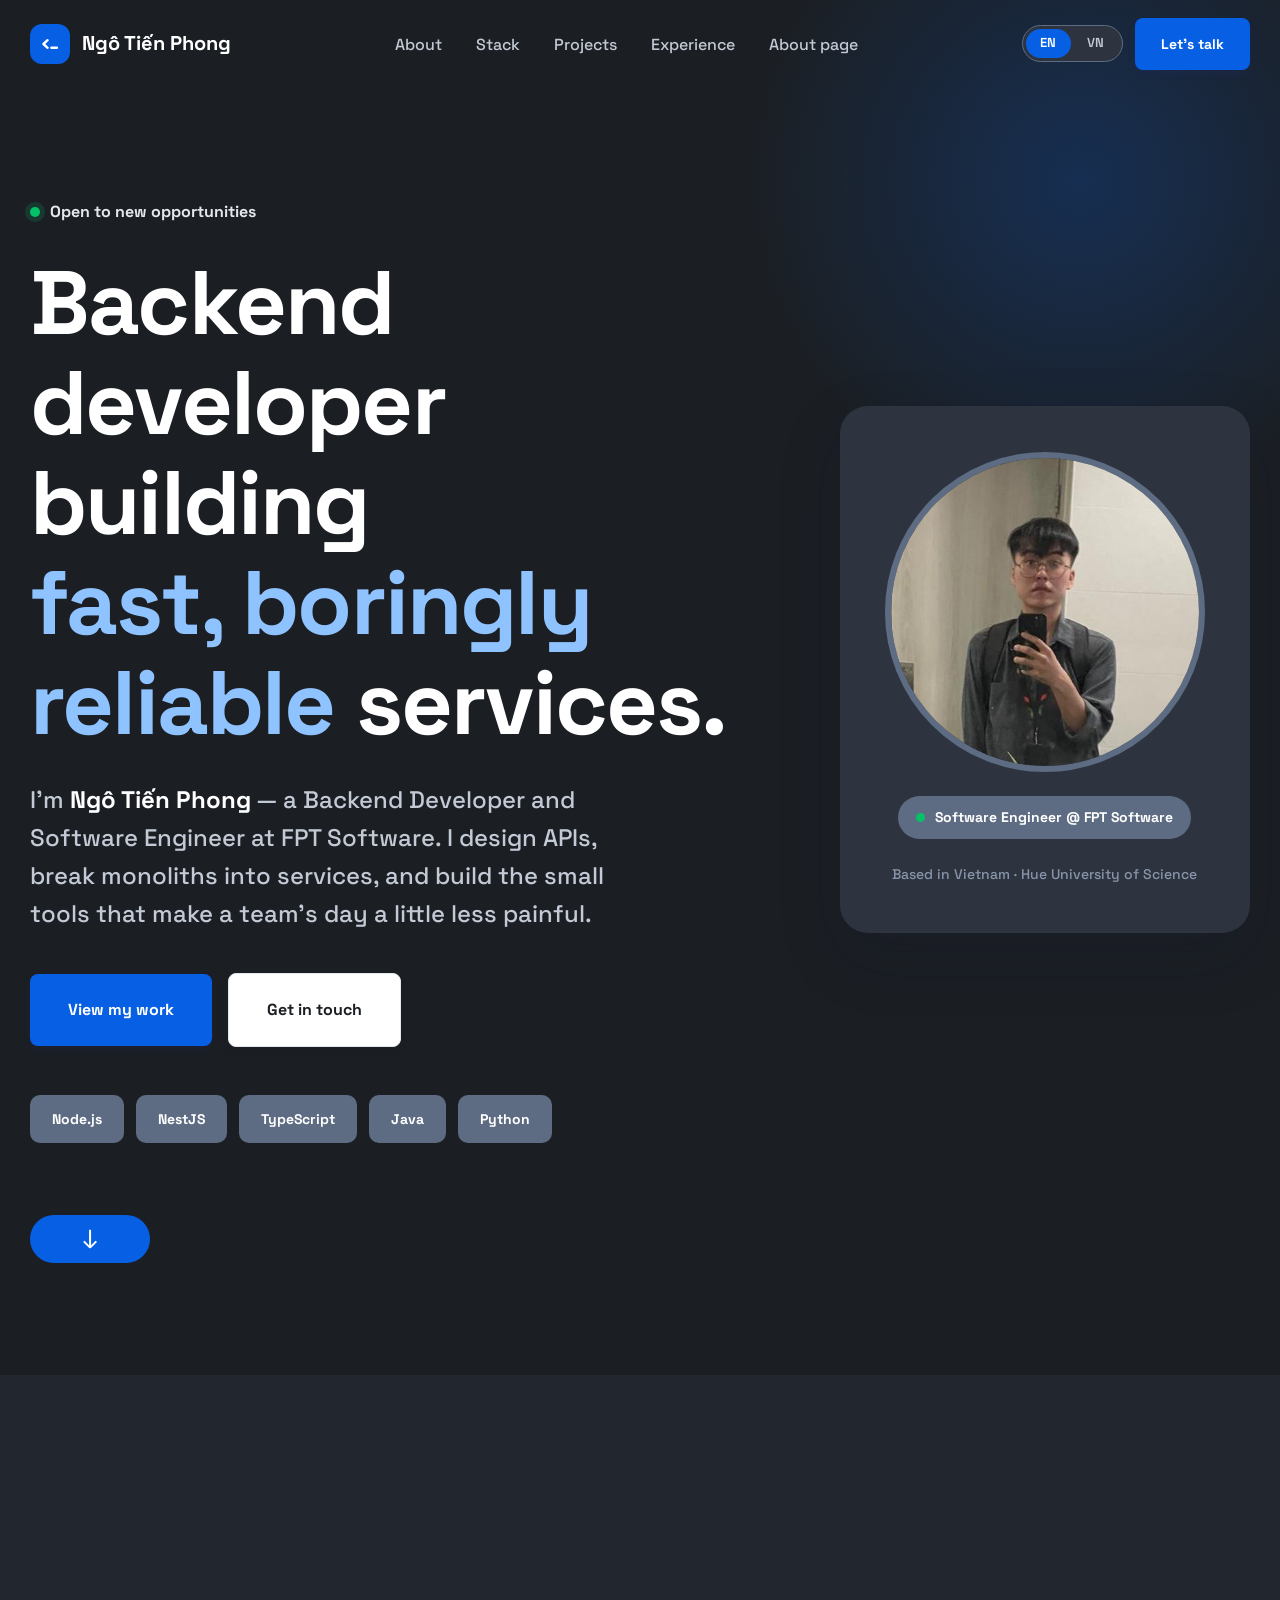
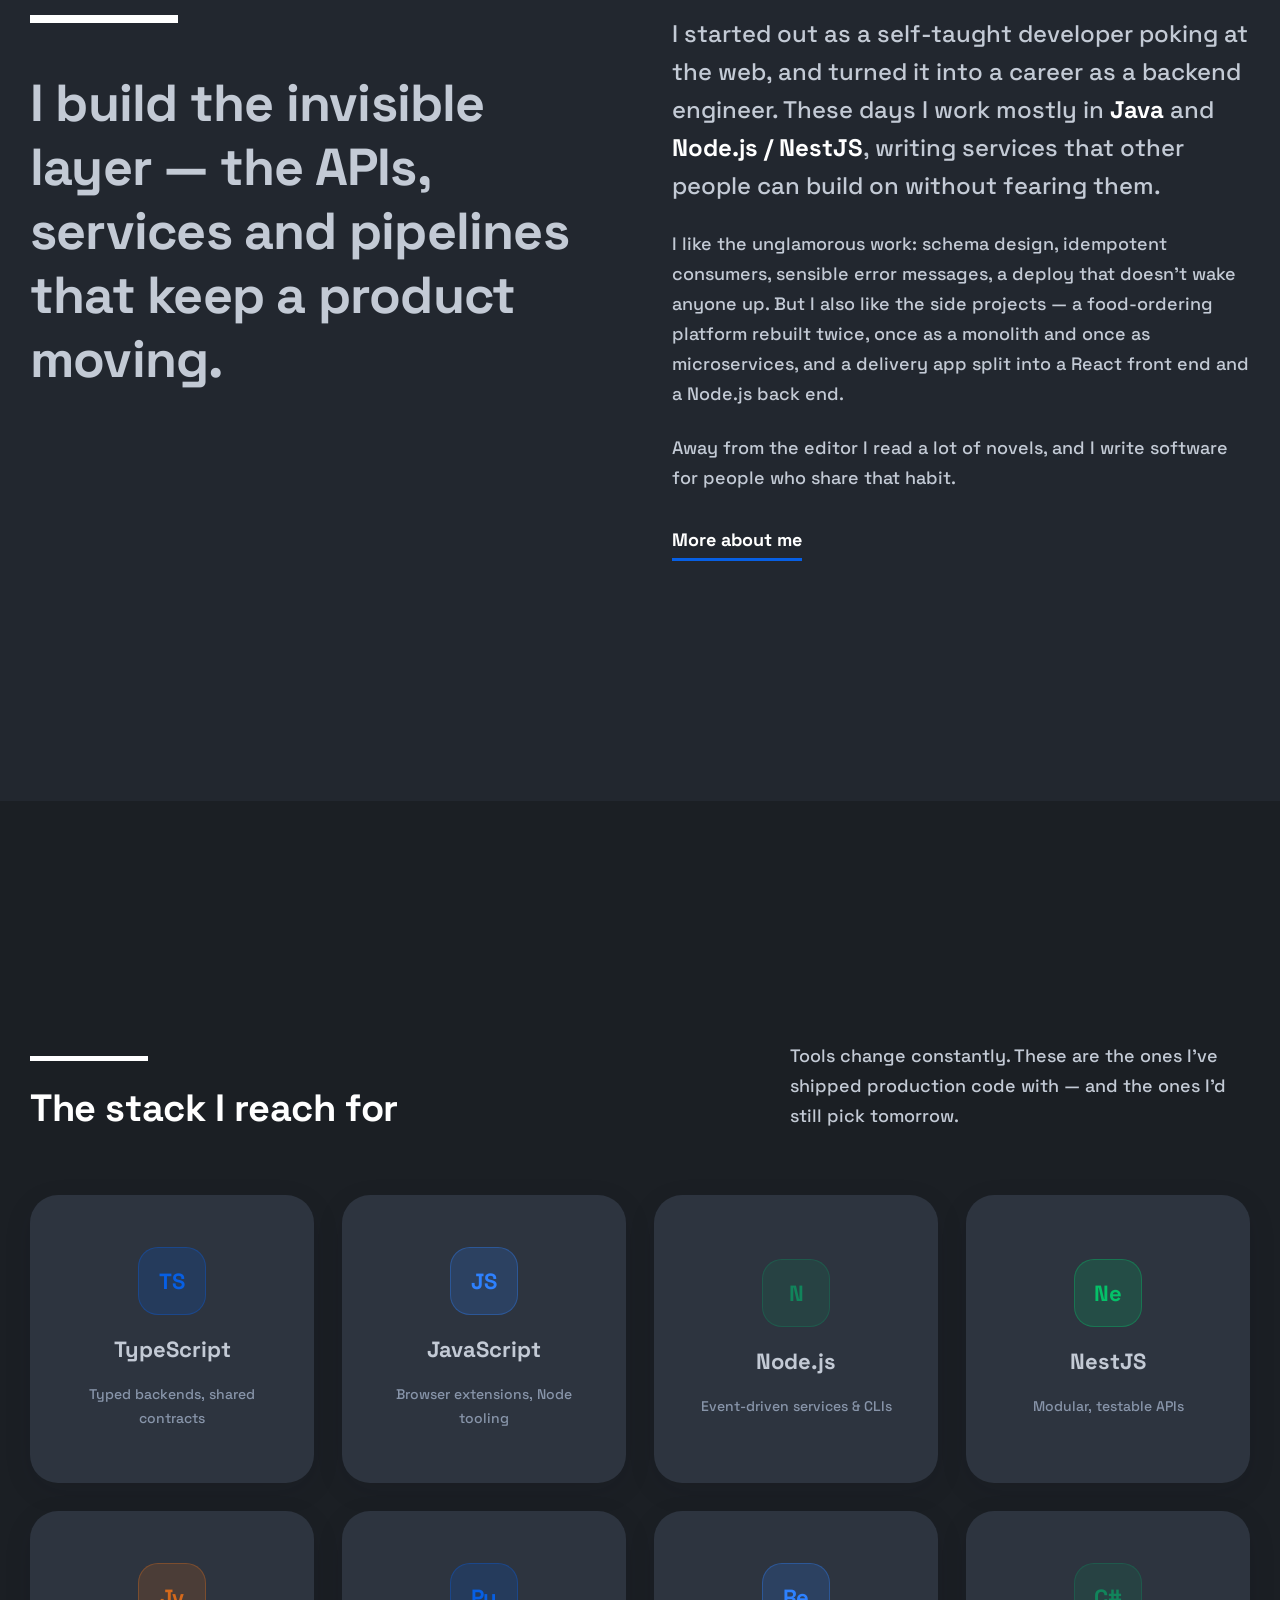
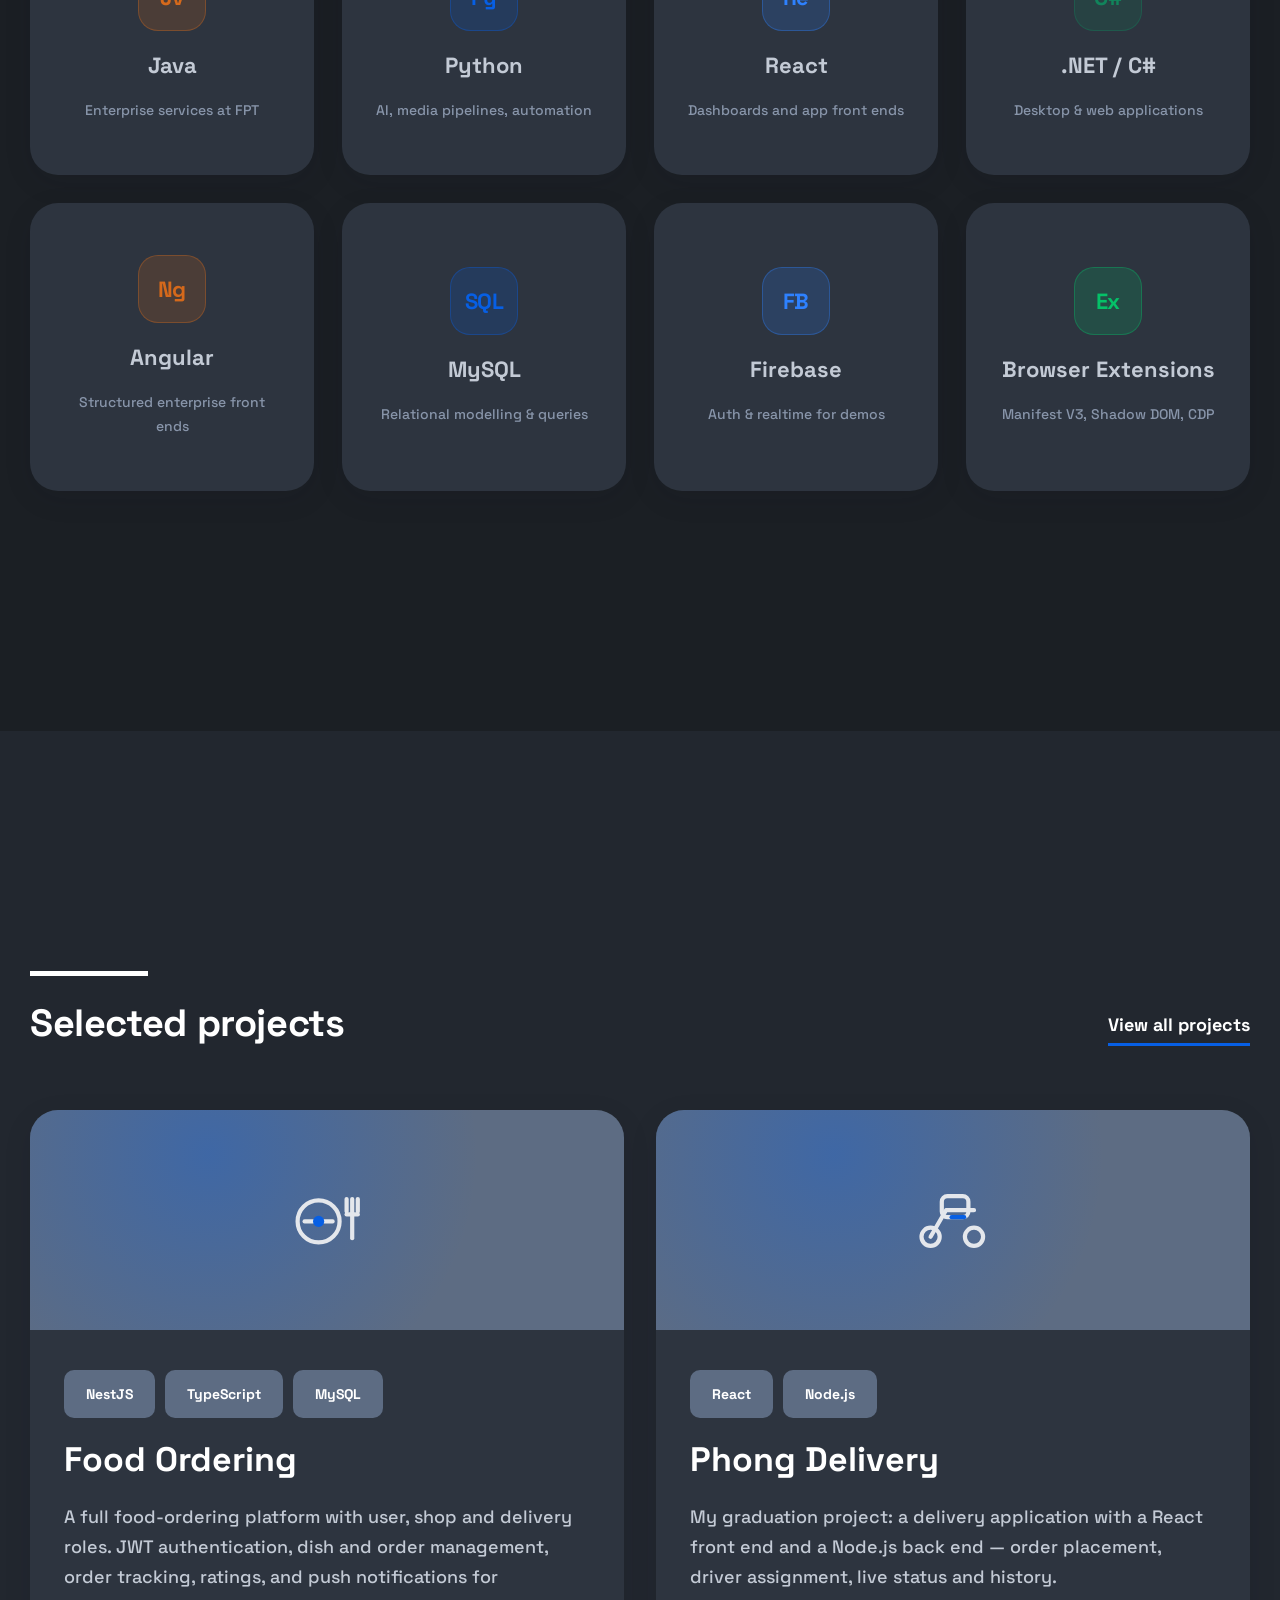
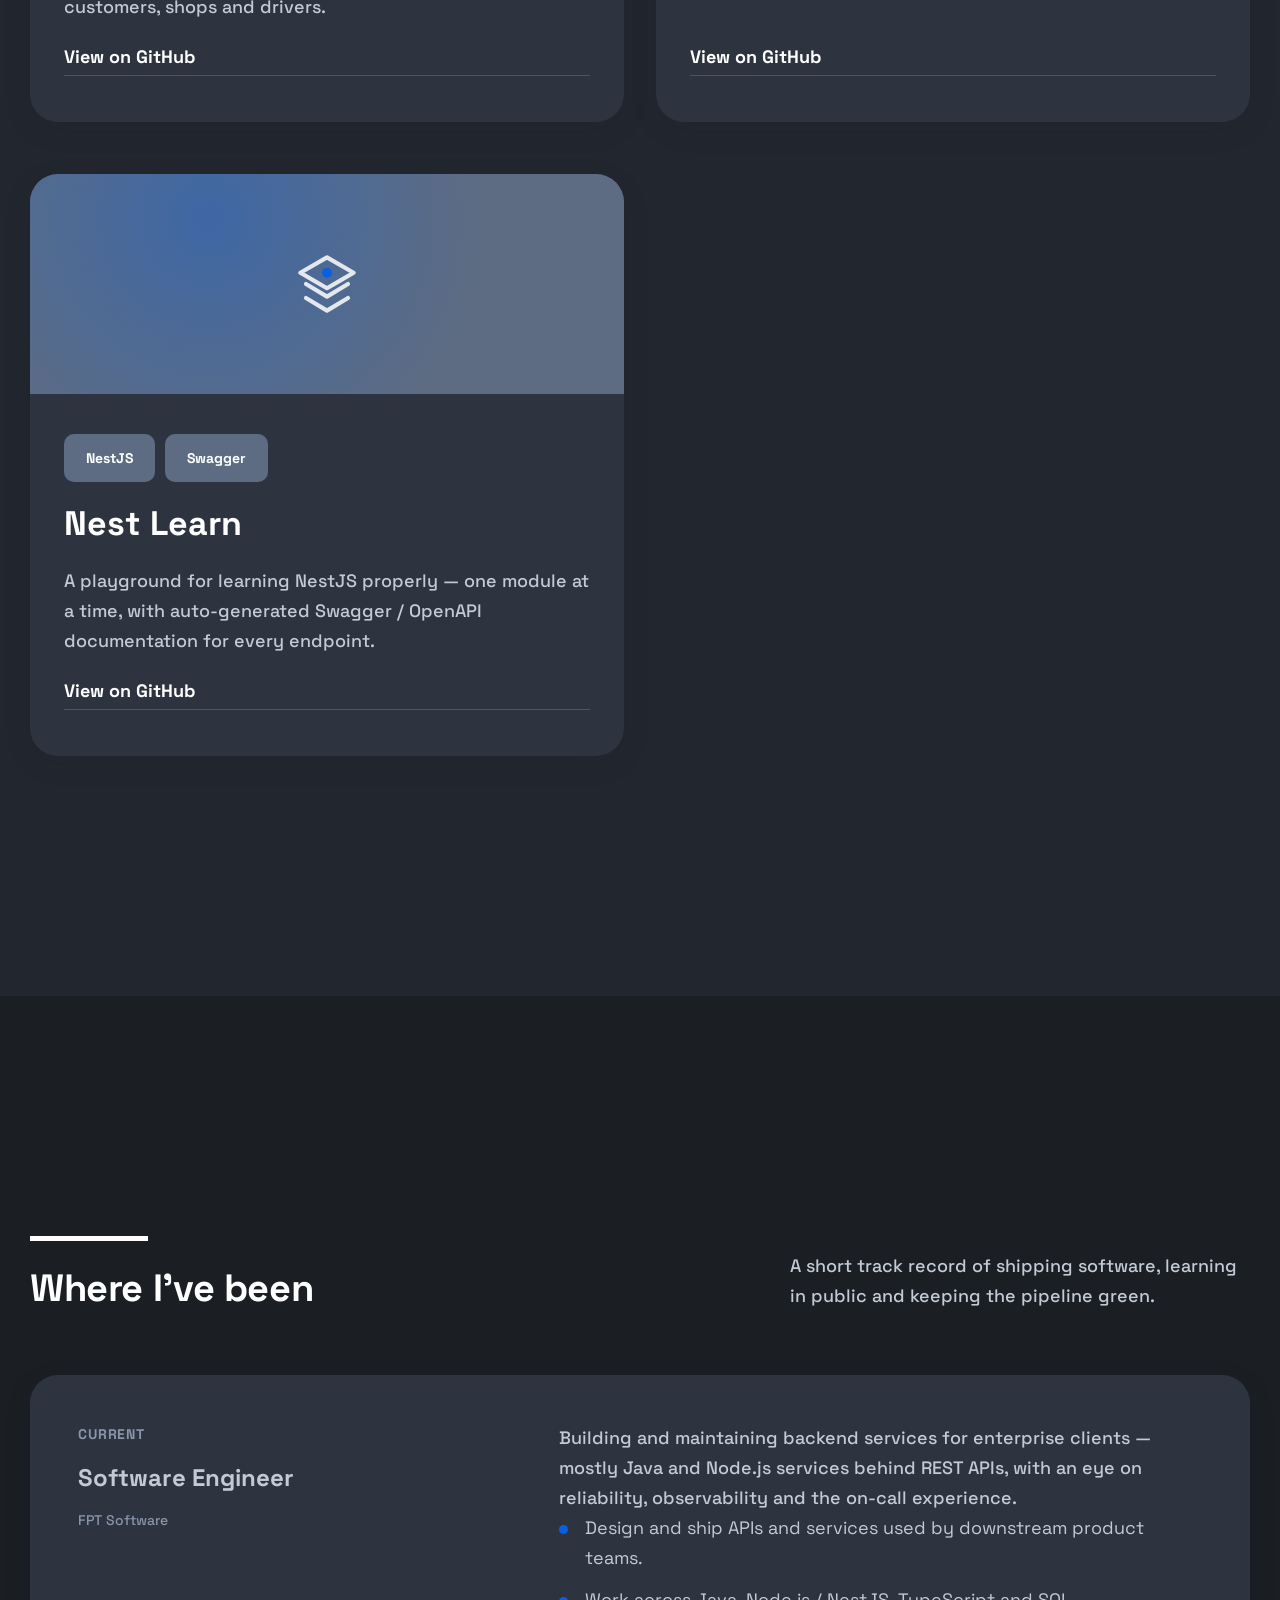
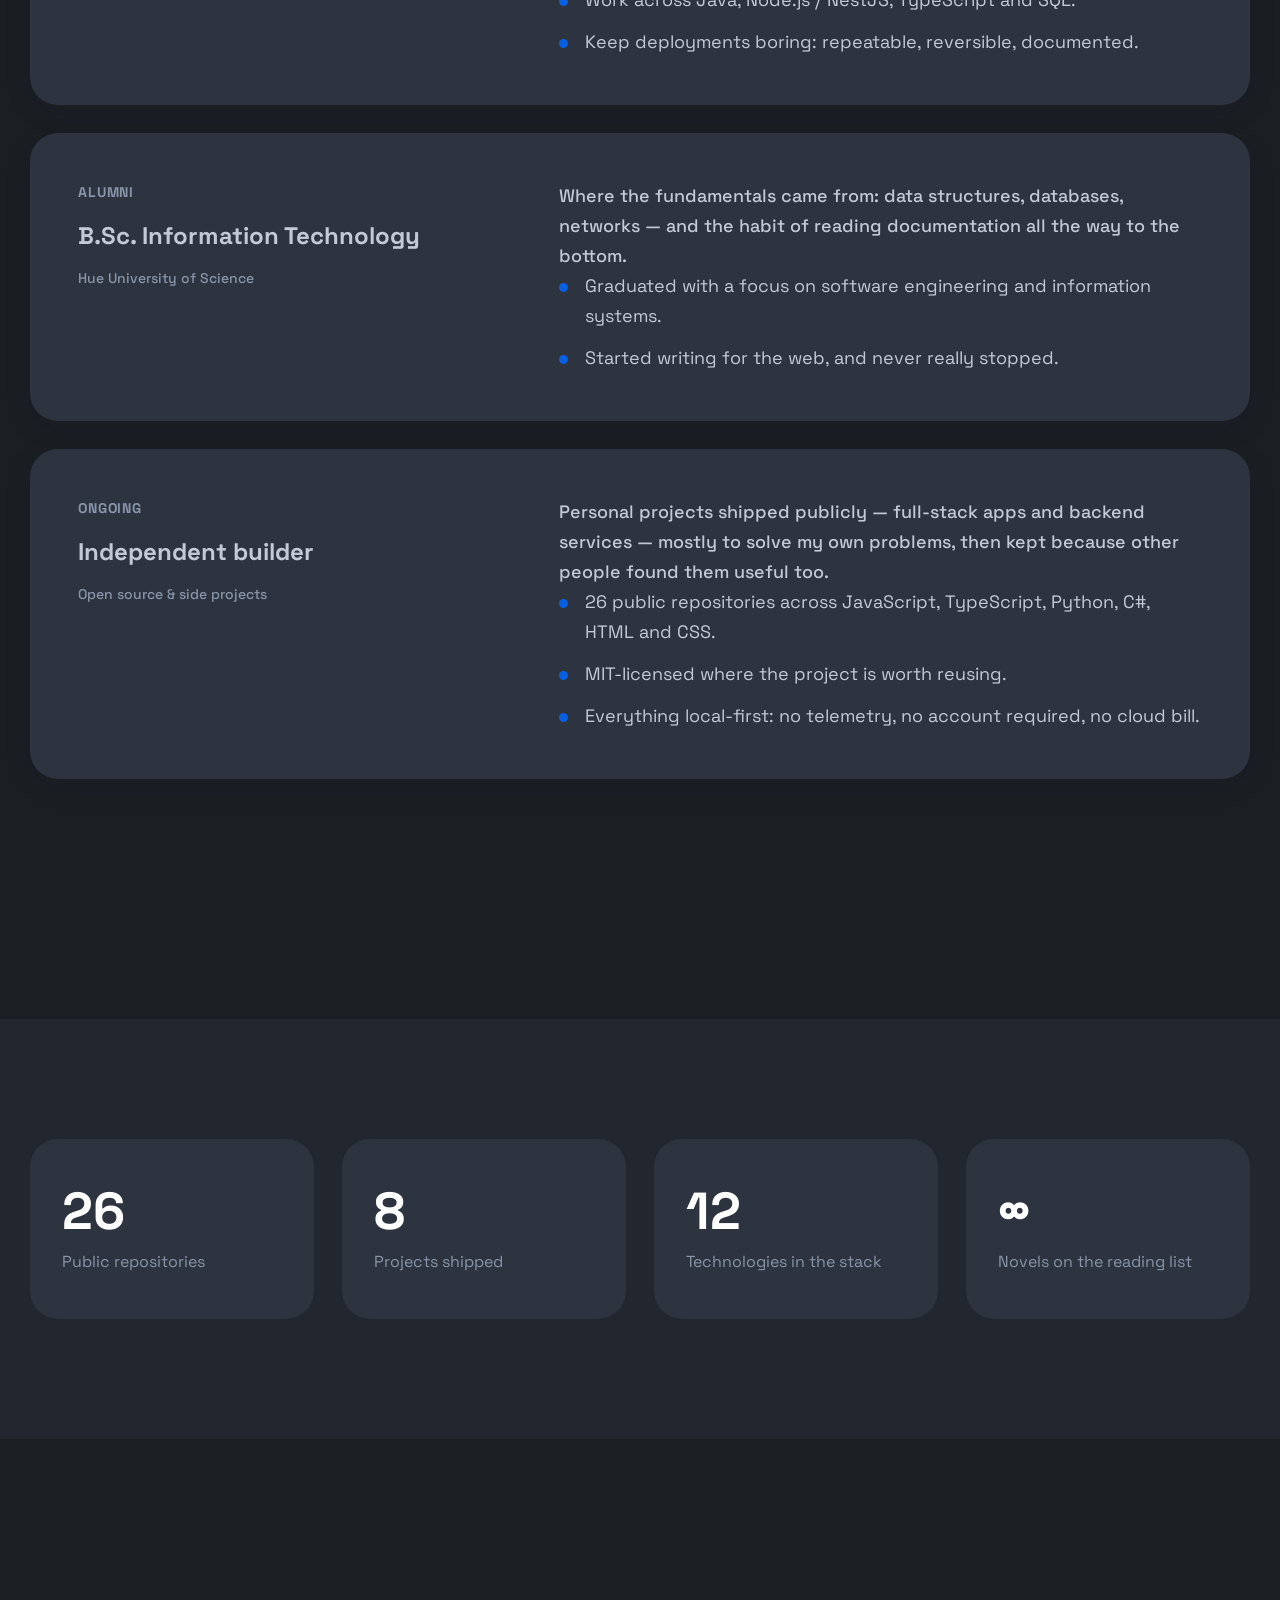
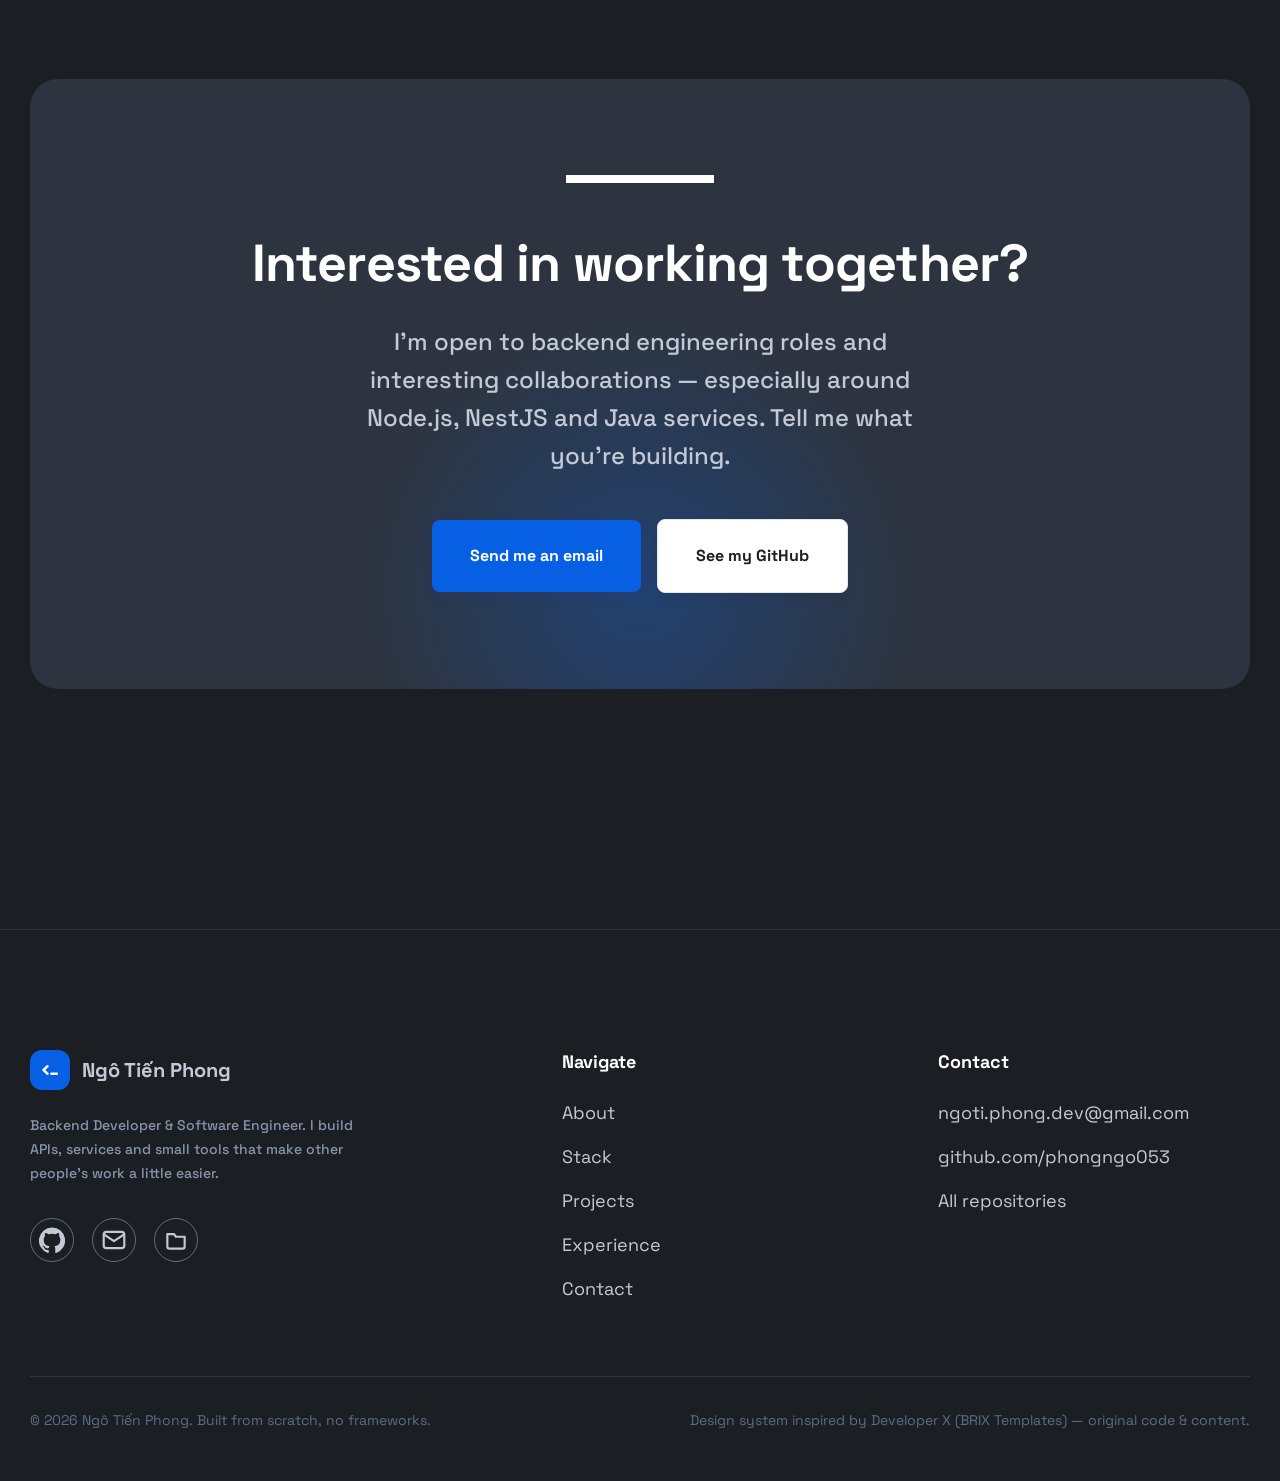
==== commit c14d6728: "Add Vietnamese/English i18n support and prune project list - Added EN/VN toggle switch in desktop na" ====
--- a/index.html
+++ b/index.html
@@ -3,14 +3,14 @@
 <head>
   <meta charset="UTF-8">
   <meta name="viewport" content="width=device-width, initial-scale=1.0">
-  <title>Ngô Tiến Phong — Backend Developer &amp; Software Engineer</title>
-  <meta name="description" content="Portfolio of Ngô Tiến Phong — Backend Developer and Software Engineer at FPT Software. Building APIs, services and tools with Node.js, NestJS, TypeScript and Java.">
+  <title data-i18n="meta.home.title">Ngô Tiến Phong — Backend Developer &amp; Software Engineer</title>
+  <meta name="description" data-i18n-content="meta.home.description" content="Portfolio of Ngô Tiến Phong — Backend Developer and Software Engineer at FPT Software. Building APIs, services and tools with Node.js, NestJS, TypeScript and Java.">
   <meta name="author" content="Ngô Tiến Phong">
   <meta name="theme-color" content="#1b1f24">
 
   <meta property="og:type" content="website">
-  <meta property="og:title" content="Ngô Tiến Phong — Backend Developer">
-  <meta property="og:description" content="Backend Developer &amp; Software Engineer. I design and ship APIs, services and tools people actually enjoy using.">
+  <meta property="og:title" data-i18n-content="meta.home.ogTitle" content="Ngô Tiến Phong — Backend Developer">
+  <meta property="og:description" data-i18n-content="meta.home.ogDescription" content="Backend Developer &amp; Software Engineer. I design and ship APIs, services and tools people actually enjoy using.">
   <meta property="og:image" content="assets/avatar.png">
 
   <link rel="icon" type="image/svg+xml" href="assets/favicon.svg">
@@ -18,13 +18,32 @@
   <link rel="preconnect" href="https://fonts.gstatic.com" crossorigin>
   <link rel="stylesheet" href="https://fonts.googleapis.com/css2?family=Space+Grotesk:wght@300;400;500;600;700&display=swap">
   <link rel="stylesheet" href="css/main.css">
+
+  <!-- Pick the saved locale before the first paint so the page never flashes the wrong language. -->
+  <script>
+    (function () {
+      var lang = "en";
+      try { lang = localStorage.getItem("phong-lang") || "en"; } catch (e) {}
+      if (lang !== "en" && lang !== "vi") lang = "en";
+      document.documentElement.setAttribute("lang", lang);
+      if (lang !== "en") {
+        document.documentElement.setAttribute("data-lang-pending", lang);
+        setTimeout(function () {
+          document.documentElement.removeAttribute("data-lang-pending");
+        }, 2000);
+      }
+    })();
+  </script>
+
+  <script src="js/i18n.js" defer></script>
+  <script src="js/main.js" defer></script>
 </head>
 <body>
 
   <!-- ============================== NAV ============================== -->
   <header class="nav">
     <div class="container nav-inner">
-      <a class="nav-logo" href="index.html" aria-label="Ngô Tiến Phong — home">
+      <a class="nav-logo" href="index.html" aria-label="Ngô Tiến Phong — home" data-i18n-attr="aria-label:nav.home">
         <span class="logo-mark" aria-hidden="true">
           <svg width="22" height="22" viewBox="0 0 64 64" fill="none" stroke="currentColor" stroke-width="7" stroke-linecap="round" stroke-linejoin="round">
             <path d="M25 21 L13 32 L25 43"/>
@@ -36,17 +55,27 @@
 
       <nav aria-label="Primary">
         <ul class="nav-links" id="nav-links">
-          <li><a href="#about">About</a></li>
-          <li><a href="#stack">Stack</a></li>
-          <li><a href="#projects">Projects</a></li>
-          <li><a href="#experience">Experience</a></li>
-          <li><a href="about.html">About page</a></li>
+          <li><a href="#about" data-i18n="nav.about">About</a></li>
+          <li><a href="#stack" data-i18n="nav.stack">Stack</a></li>
+          <li><a href="#projects" data-i18n="nav.projects">Projects</a></li>
+          <li><a href="#experience" data-i18n="nav.experience">Experience</a></li>
+          <li><a href="about.html" data-i18n="nav.aboutPage">About page</a></li>
+          <li class="nav-lang">
+            <div class="lang-switch" role="group" aria-label="Switch language" data-i18n-attr="aria-label:nav.langSwitch">
+              <button class="lang-option is-active" type="button" data-lang="en" aria-pressed="true">EN</button>
+              <button class="lang-option" type="button" data-lang="vi" aria-pressed="false">VN</button>
+            </div>
+          </li>
         </ul>
       </nav>
 
       <div class="nav-actions">
-        <a class="btn btn-primary btn-small" href="#contact">Let's talk</a>
-        <button class="nav-toggle" id="nav-toggle" type="button" aria-expanded="false" aria-controls="nav-links" aria-label="Toggle navigation">
+        <div class="lang-switch lang-switch-desktop" role="group" aria-label="Switch language" data-i18n-attr="aria-label:nav.langSwitch">
+          <button class="lang-option is-active" type="button" data-lang="en" aria-pressed="true">EN</button>
+          <button class="lang-option" type="button" data-lang="vi" aria-pressed="false">VN</button>
+        </div>
+        <a class="btn btn-primary btn-small" href="#contact" data-i18n="nav.talk">Let's talk</a>
+        <button class="nav-toggle" id="nav-toggle" type="button" aria-expanded="false" aria-controls="nav-links" aria-label="Toggle navigation" data-i18n-attr="aria-label:nav.toggle">
           <span></span>
         </button>
       </div>
@@ -60,22 +89,22 @@
       <div class="container">
         <div class="hero-grid">
           <div class="hero-copy">
-            <p class="hero-eyebrow"><span class="dot" aria-hidden="true"></span> Open to new opportunities</p>
-
-            <h1 class="display-1">
+            <p class="hero-eyebrow"><span class="dot" aria-hidden="true"></span><span data-i18n="hero.eyebrow">Open to new opportunities</span></p>
+
+            <h1 class="display-1" data-i18n-html="hero.title">
               Backend developer building<br />
               <span class="accent">fast, boringly reliable</span> services.
             </h1>
 
-            <p class="hero-lead">
+            <p class="hero-lead" data-i18n-html="hero.lead">
               I'm <strong class="bold">Ngô Tiến Phong</strong> — a Backend Developer and Software
               Engineer at FPT Software. I design APIs, break monoliths into services, and build the
               small tools that make a team's day a little less painful.
             </p>
 
             <div class="buttons-row">
-              <a class="btn btn-primary" href="#projects">View my work</a>
-              <a class="btn btn-secondary" href="#contact">Get in touch</a>
+              <a class="btn btn-primary" href="#projects" data-i18n="hero.viewWork">View my work</a>
+              <a class="btn btn-secondary" href="#contact" data-i18n="hero.getInTouch">Get in touch</a>
             </div>
 
             <div class="hero-badges">
@@ -90,13 +119,13 @@
           <div class="hero-visual">
             <div class="hero-visual-card">
               <img class="avatar-circle _04" src="assets/avatar.png" width="320" height="320" alt="Ngô Tiến Phong">
-              <p class="hero-status"><span class="dot" aria-hidden="true"></span> Software Engineer @ FPT Software</p>
-              <p class="body-small text-neutral-500">Based in Vietnam · Hue University of Science</p>
-            </div>
-          </div>
-        </div>
-
-        <a class="scroll-down" href="#about" aria-label="Scroll to about section">↓</a>
+              <p class="hero-status"><span class="dot" aria-hidden="true"></span><span data-i18n="hero.status">Software Engineer @ FPT Software</span></p>
+              <p class="body-small text-neutral-500" data-i18n="hero.basedIn">Based in Vietnam · Hue University of Science</p>
+            </div>
+          </div>
+        </div>
+
+        <a class="scroll-down" href="#about" aria-label="Scroll to about section" data-i18n-attr="aria-label:hero.scroll">↓</a>
       </div>
     </section>
 
@@ -106,29 +135,29 @@
         <div class="about-grid">
           <div class="reveal">
             <div class="heading-top-line large" aria-hidden="true"></div>
-            <h2 class="display-3">
+            <h2 class="display-3" data-i18n="about.heading">
               I build the invisible layer — the APIs, services and pipelines that keep a product moving.
             </h2>
           </div>
 
           <div class="about-copy reveal">
-            <p class="body-large">
+            <p class="body-large" data-i18n-html="about.p1">
               I started out as a self-taught developer poking at the web, and turned it into a career
               as a backend engineer. These days I work mostly in <strong class="bold">Java</strong> and
               <strong class="bold">Node.js / NestJS</strong>, writing services that other people can
               build on without fearing them.
             </p>
-            <p>
+            <p data-i18n="about.p2">
               I like the unglamorous work: schema design, idempotent consumers, sensible error messages,
-              a deploy that doesn't wake anyone up. But I also like the side projects — a Chrome extension
-              that reads quiz questions off the screen, a YouTube player with live Vietnamese subtitles,
-              a portable dev environment you can drop onto any USB stick.
+              a deploy that doesn't wake anyone up. But I also like the side projects — a food-ordering
+              platform rebuilt twice, once as a monolith and once as microservices, and a delivery app
+              split into a React front end and a Node.js back end.
             </p>
-            <p>
+            <p data-i18n="about.p3">
               Away from the editor I read a lot of novels, and I write software for people who share that
               habit.
             </p>
-            <a class="link-underline mt-32" href="about.html">More about me</a>
+            <a class="link-underline mt-32" href="about.html" data-i18n="about.more">More about me</a>
           </div>
         </div>
       </div>
@@ -140,9 +169,9 @@
         <div class="section-head reveal">
           <div>
             <div class="heading-top-line" aria-hidden="true"></div>
-            <h2 class="display-4">The stack I reach for</h2>
-          </div>
-          <p class="body-default">
+            <h2 class="display-4" data-i18n="stack.heading">The stack I reach for</h2>
+          </div>
+          <p class="body-default" data-i18n="stack.intro">
             Tools change constantly. These are the ones I've shipped production code with — and the ones
             I'd still pick tomorrow.
           </p>
@@ -152,62 +181,62 @@
           <div class="card card-skills reveal">
             <span class="skill-mark" style="--mark:#075fe4">TS</span>
             <h3 class="h4">TypeScript</h3>
-            <p class="body-small text-neutral-500">Typed backends, shared contracts</p>
+            <p class="body-small text-neutral-500" data-i18n="stack.ts">Typed backends, shared contracts</p>
           </div>
           <div class="card card-skills reveal">
             <span class="skill-mark" style="--mark:#2e81ff">JS</span>
             <h3 class="h4">JavaScript</h3>
-            <p class="body-small text-neutral-500">Browser extensions, Node tooling</p>
+            <p class="body-small text-neutral-500" data-i18n="stack.js">Browser extensions, Node tooling</p>
           </div>
           <div class="card card-skills reveal">
             <span class="skill-mark" style="--mark:#11845b">N</span>
             <h3 class="h4">Node.js</h3>
-            <p class="body-small text-neutral-500">Event-driven services &amp; CLIs</p>
+            <p class="body-small text-neutral-500" data-i18n="stack.node">Event-driven services &amp; CLIs</p>
           </div>
           <div class="card card-skills reveal">
             <span class="skill-mark" style="--mark:#05c168">Ne</span>
             <h3 class="h4">NestJS</h3>
-            <p class="body-small text-neutral-500">Modular, testable APIs</p>
+            <p class="body-small text-neutral-500" data-i18n="stack.nest">Modular, testable APIs</p>
           </div>
           <div class="card card-skills reveal">
             <span class="skill-mark" style="--mark:#d5691b">Jv</span>
             <h3 class="h4">Java</h3>
-            <p class="body-small text-neutral-500">Enterprise services at FPT</p>
+            <p class="body-small text-neutral-500" data-i18n="stack.java">Enterprise services at FPT</p>
           </div>
           <div class="card card-skills reveal">
             <span class="skill-mark" style="--mark:#075fe4">Py</span>
             <h3 class="h4">Python</h3>
-            <p class="body-small text-neutral-500">AI, media pipelines, automation</p>
+            <p class="body-small text-neutral-500" data-i18n="stack.python">AI, media pipelines, automation</p>
           </div>
           <div class="card card-skills reveal">
             <span class="skill-mark" style="--mark:#2e81ff">Re</span>
             <h3 class="h4">React</h3>
-            <p class="body-small text-neutral-500">Dashboards and app front ends</p>
+            <p class="body-small text-neutral-500" data-i18n="stack.react">Dashboards and app front ends</p>
           </div>
           <div class="card card-skills reveal">
             <span class="skill-mark" style="--mark:#11845b">C#</span>
             <h3 class="h4">.NET / C#</h3>
-            <p class="body-small text-neutral-500">Desktop &amp; web applications</p>
+            <p class="body-small text-neutral-500" data-i18n="stack.csharp">Desktop &amp; web applications</p>
           </div>
           <div class="card card-skills reveal">
             <span class="skill-mark" style="--mark:#d5691b">Ng</span>
             <h3 class="h4">Angular</h3>
-            <p class="body-small text-neutral-500">Structured enterprise front ends</p>
+            <p class="body-small text-neutral-500" data-i18n="stack.angular">Structured enterprise front ends</p>
           </div>
           <div class="card card-skills reveal">
             <span class="skill-mark" style="--mark:#075fe4">SQL</span>
             <h3 class="h4">MySQL</h3>
-            <p class="body-small text-neutral-500">Relational modelling &amp; queries</p>
+            <p class="body-small text-neutral-500" data-i18n="stack.mysql">Relational modelling &amp; queries</p>
           </div>
           <div class="card card-skills reveal">
             <span class="skill-mark" style="--mark:#2e81ff">FB</span>
             <h3 class="h4">Firebase</h3>
-            <p class="body-small text-neutral-500">Auth &amp; realtime for demos</p>
+            <p class="body-small text-neutral-500" data-i18n="stack.firebase">Auth &amp; realtime for demos</p>
           </div>
           <div class="card card-skills reveal">
             <span class="skill-mark" style="--mark:#05c168">Ex</span>
             <h3 class="h4">Browser Extensions</h3>
-            <p class="body-small text-neutral-500">Manifest V3, Shadow DOM, CDP</p>
+            <p class="body-small text-neutral-500" data-i18n="stack.ext">Manifest V3, Shadow DOM, CDP</p>
           </div>
         </div>
       </div>
@@ -219,68 +248,12 @@
         <div class="section-head reveal">
           <div>
             <div class="heading-top-line" aria-hidden="true"></div>
-            <h2 class="display-4">Selected projects</h2>
-          </div>
-          <a class="link-underline" href="projects.html">View all projects</a>
+            <h2 class="display-4" data-i18n="projects.heading">Selected projects</h2>
+          </div>
+          <a class="link-underline" href="projects.html" data-i18n="projects.viewAll">View all projects</a>
         </div>
 
         <div class="projects-grid">
-
-          <article class="card card-project reveal">
-            <div class="card-project-visual">
-              <img src="assets/projects/quiz-lens.svg" width="84" height="84" alt="">
-            </div>
-            <div class="card-project-body">
-              <div class="card-project-tags">
-                <span class="badge badge-primary small">JavaScript</span>
-                <span class="badge badge-primary small">MV3</span>
-              </div>
-              <h3 class="card-project-title">Quiz Lens</h3>
-              <p class="body-default">
-                A browser extension that reads the quiz questions and answers already on your screen and
-                renders them as a clean comparison table, with optional AI hints. Runs entirely locally —
-                no backend, no telemetry, no API keys in the source.
-              </p>
-              <a class="link-underline small" href="https://github.com/phongngo053/quiz-lens" target="_blank" rel="noopener">View on GitHub</a>
-            </div>
-          </article>
-
-          <article class="card card-project reveal">
-            <div class="card-project-visual">
-              <img src="assets/projects/yt-sub-viet.svg" width="84" height="84" alt="">
-            </div>
-            <div class="card-project-body">
-              <div class="card-project-tags">
-                <span class="badge badge-primary small">Python</span>
-                <span class="badge badge-primary small">Gradio</span>
-              </div>
-              <h3 class="card-project-title">YT Sub Viet</h3>
-              <p class="body-default">
-                A YouTube web player with real-time Vietnamese subtitles: live translation, vision-based
-                speaker detection and Vietnamese text-to-speech, served from a small Python app.
-              </p>
-              <a class="link-underline small" href="https://github.com/phongngo053/yt-sub-viet" target="_blank" rel="noopener">View on GitHub</a>
-            </div>
-          </article>
-
-          <article class="card card-project reveal">
-            <div class="card-project-visual">
-              <img src="assets/projects/dev-kit.svg" width="84" height="84" alt="">
-            </div>
-            <div class="card-project-body">
-              <div class="card-project-tags">
-                <span class="badge badge-primary small">HTML</span>
-                <span class="badge badge-primary small">7-Zip</span>
-              </div>
-              <h3 class="card-project-title">DEV_KIT</h3>
-              <p class="body-default">
-                A portable development environment in the spirit of Git for Windows: a self-extracting
-                archive that unpacks anywhere and runs from the drive, leaving no permanent system
-                entries and no admin rights behind.
-              </p>
-              <a class="link-underline small" href="https://github.com/phongngo053/DEV_KIT" target="_blank" rel="noopener">View on GitHub</a>
-            </div>
-          </article>
 
           <article class="card card-project reveal">
             <div class="card-project-visual">
@@ -293,12 +266,12 @@
                 <span class="badge badge-primary small">MySQL</span>
               </div>
               <h3 class="card-project-title">Food Ordering</h3>
-              <p class="body-default">
+              <p class="body-default" data-i18n="projects.foodOrdering">
                 A full food-ordering platform with user, shop and delivery roles. JWT authentication,
                 dish and order management, order tracking, ratings, and push notifications for
                 customers, shops and drivers.
               </p>
-              <a class="link-underline small" href="https://github.com/phongngo053/food-ordering-nestjs" target="_blank" rel="noopener">View on GitHub</a>
+              <a class="link-underline small" href="https://github.com/phongngo053/food-ordering-nestjs" target="_blank" rel="noopener" data-i18n="projects.viewGithub">View on GitHub</a>
             </div>
           </article>
 
@@ -312,11 +285,11 @@
                 <span class="badge badge-primary small">Node.js</span>
               </div>
               <h3 class="card-project-title">Phong Delivery</h3>
-              <p class="body-default">
+              <p class="body-default" data-i18n="projects.phongDelivery">
                 My graduation project: a delivery application with a React front end and a Node.js
                 back end — order placement, driver assignment, live status and history.
               </p>
-              <a class="link-underline small" href="https://github.com/phongngo053/phong-delivery-FE" target="_blank" rel="noopener">View on GitHub</a>
+              <a class="link-underline small" href="https://github.com/phongngo053/phong-delivery-FE" target="_blank" rel="noopener" data-i18n="projects.viewGithub">View on GitHub</a>
             </div>
           </article>
 
@@ -330,11 +303,11 @@
                 <span class="badge badge-primary small">Swagger</span>
               </div>
               <h3 class="card-project-title">Nest Learn</h3>
-              <p class="body-default">
+              <p class="body-default" data-i18n="projects.nestLearn">
                 A playground for learning NestJS properly — one module at a time, with auto-generated
                 Swagger / OpenAPI documentation for every endpoint.
               </p>
-              <a class="link-underline small" href="https://github.com/phongngo053/nest-learn" target="_blank" rel="noopener">View on GitHub</a>
+              <a class="link-underline small" href="https://github.com/phongngo053/nest-learn" target="_blank" rel="noopener" data-i18n="projects.viewGithub">View on GitHub</a>
             </div>
           </article>
 
@@ -348,9 +321,9 @@
         <div class="section-head reveal">
           <div>
             <div class="heading-top-line" aria-hidden="true"></div>
-            <h2 class="display-4">Where I've been</h2>
-          </div>
-          <p class="body-default">
+            <h2 class="display-4" data-i18n="exp.heading">Where I've been</h2>
+          </div>
+          <p class="body-default" data-i18n="exp.intro">
             A short track record of shipping software, learning in public and keeping the pipeline green.
           </p>
         </div>
@@ -358,58 +331,57 @@
         <div class="experience-list">
           <div class="card card-experience reveal">
             <div class="experience-role">
-              <span class="period">Current</span>
-              <h3 class="h3">Software Engineer</h3>
+              <span class="period" data-i18n="exp.period.current">Current</span>
+              <h3 class="h3" data-i18n="exp.role1">Software Engineer</h3>
               <p class="body-small text-neutral-500">FPT Software</p>
             </div>
             <div>
-              <p>
+              <p data-i18n="exp.role1.desc">
                 Building and maintaining backend services for enterprise clients — mostly Java and
                 Node.js services behind REST APIs, with an eye on reliability, observability and the
                 on-call experience.
               </p>
               <ul>
-                <li>Design and ship APIs and services used by downstream product teams.</li>
-                <li>Work across Java, Node.js / NestJS, TypeScript and SQL.</li>
-                <li>Keep deployments boring: repeatable, reversible, documented.</li>
+                <li data-i18n="exp.role1.li1">Design and ship APIs and services used by downstream product teams.</li>
+                <li data-i18n="exp.role1.li2">Work across Java, Node.js / NestJS, TypeScript and SQL.</li>
+                <li data-i18n="exp.role1.li3">Keep deployments boring: repeatable, reversible, documented.</li>
               </ul>
             </div>
           </div>
 
           <div class="card card-experience reveal">
             <div class="experience-role">
-              <span class="period">Alumni</span>
-              <h3 class="h3">B.Sc. Information Technology</h3>
+              <span class="period" data-i18n="exp.period.alumni">Alumni</span>
+              <h3 class="h3" data-i18n="exp.role2">B.Sc. Information Technology</h3>
               <p class="body-small text-neutral-500">Hue University of Science</p>
             </div>
             <div>
-              <p>
+              <p data-i18n="exp.role2.desc">
                 Where the fundamentals came from: data structures, databases, networks — and the habit
                 of reading documentation all the way to the bottom.
               </p>
               <ul>
-                <li>Graduated with a focus on software engineering and information systems.</li>
-                <li>Started writing for the web, and never really stopped.</li>
+                <li data-i18n="exp.role2.li1">Graduated with a focus on software engineering and information systems.</li>
+                <li data-i18n="exp.role2.li2">Started writing for the web, and never really stopped.</li>
               </ul>
             </div>
           </div>
 
           <div class="card card-experience reveal">
             <div class="experience-role">
-              <span class="period">Ongoing</span>
-              <h3 class="h3">Independent builder</h3>
-              <p class="body-small text-neutral-500">Open source &amp; side projects</p>
+              <span class="period" data-i18n="exp.period.ongoing">Ongoing</span>
+              <h3 class="h3" data-i18n="exp.role3">Independent builder</h3>
+              <p class="body-small text-neutral-500" data-i18n="exp.role3.tag">Open source &amp; side projects</p>
             </div>
             <div>
-              <p>
-                Personal projects shipped publicly — browser extensions, media tooling and full-stack
-                apps — mostly to solve my own problems, then kept because other people found them
-                useful too.
+              <p data-i18n="exp.role3.desc">
+                Personal projects shipped publicly — full-stack apps and backend services — mostly to
+                solve my own problems, then kept because other people found them useful too.
               </p>
               <ul>
-                <li>26 public repositories across JavaScript, TypeScript, Python, C#, HTML and CSS.</li>
-                <li>MIT-licensed where the project is worth reusing.</li>
-                <li>Everything local-first: no telemetry, no account required, no cloud bill.</li>
+                <li data-i18n="exp.role3.li1">26 public repositories across JavaScript, TypeScript, Python, C#, HTML and CSS.</li>
+                <li data-i18n="exp.role3.li2">MIT-licensed where the project is worth reusing.</li>
+                <li data-i18n="exp.role3.li3">Everything local-first: no telemetry, no account required, no cloud bill.</li>
               </ul>
             </div>
           </div>
@@ -423,19 +395,19 @@
         <div class="stats-grid">
           <div class="stat reveal">
             <span class="stat-value">26</span>
-            <span class="stat-label">Public repositories</span>
+            <span class="stat-label" data-i18n="stats.repositories">Public repositories</span>
           </div>
           <div class="stat reveal">
-            <span class="stat-value">11</span>
-            <span class="stat-label">Projects shipped</span>
+            <span class="stat-value">8</span>
+            <span class="stat-label" data-i18n="stats.projects">Projects shipped</span>
           </div>
           <div class="stat reveal">
             <span class="stat-value">12</span>
-            <span class="stat-label">Technologies in the stack</span>
+            <span class="stat-label" data-i18n="stats.technologies">Technologies in the stack</span>
           </div>
           <div class="stat reveal">
             <span class="stat-value">∞</span>
-            <span class="stat-label">Novels on the reading list</span>
+            <span class="stat-label" data-i18n="stats.novels">Novels on the reading list</span>
           </div>
         </div>
       </div>
@@ -446,14 +418,14 @@
       <div class="container">
         <div class="cta reveal">
           <div class="heading-top-line large" style="margin-left:auto;margin-right:auto" aria-hidden="true"></div>
-          <h2 class="display-3">Interested in working together?</h2>
-          <p class="body-large">
+          <h2 class="display-3" data-i18n="cta.heading">Interested in working together?</h2>
+          <p class="body-large" data-i18n="cta.body">
             I'm open to backend engineering roles and interesting collaborations — especially around
             Node.js, NestJS and Java services. Tell me what you're building.
           </p>
           <div class="buttons-row">
-            <a class="btn btn-primary" href="mailto:ngoti.phong.dev@gmail.com">Send me an email</a>
-            <a class="btn btn-secondary" href="https://github.com/phongngo053" target="_blank" rel="noopener">See my GitHub</a>
+            <a class="btn btn-primary" href="mailto:ngoti.phong.dev@gmail.com" data-i18n="cta.email">Send me an email</a>
+            <a class="btn btn-secondary" href="https://github.com/phongngo053" target="_blank" rel="noopener" data-i18n="cta.github">See my GitHub</a>
           </div>
         </div>
       </div>
@@ -475,7 +447,7 @@
             </span>
             <span>Ngô Tiến Phong</span>
           </a>
-          <p class="body-small text-neutral-500 mt-24" style="max-width:340px">
+          <p class="body-small text-neutral-500 mt-24" style="max-width:340px" data-i18n="footer.tagline">
             Backend Developer &amp; Software Engineer. I build APIs, services and small tools that
             make other people's work a little easier.
           </p>
@@ -500,33 +472,32 @@
         </div>
 
         <div>
-          <h4 class="h5">Navigate</h4>
+          <h4 class="h5" data-i18n="footer.navigate">Navigate</h4>
           <ul>
-            <li><a href="index.html#about">About</a></li>
-            <li><a href="index.html#stack">Stack</a></li>
-            <li><a href="index.html#projects">Projects</a></li>
-            <li><a href="index.html#experience">Experience</a></li>
-            <li><a href="about.html">Contact</a></li>
+            <li><a href="index.html#about" data-i18n="nav.about">About</a></li>
+            <li><a href="index.html#stack" data-i18n="nav.stack">Stack</a></li>
+            <li><a href="index.html#projects" data-i18n="nav.projects">Projects</a></li>
+            <li><a href="index.html#experience" data-i18n="nav.experience">Experience</a></li>
+            <li><a href="about.html" data-i18n="footer.contact">Contact</a></li>
           </ul>
         </div>
 
         <div>
-          <h4 class="h5">Contact</h4>
+          <h4 class="h5" data-i18n="footer.contact">Contact</h4>
           <ul>
             <li><a href="mailto:ngoti.phong.dev@gmail.com">ngoti.phong.dev@gmail.com</a></li>
             <li><a href="https://github.com/phongngo053" target="_blank" rel="noopener">github.com/phongngo053</a></li>
-            <li><a href="https://github.com/phongngo053?tab=repositories" target="_blank" rel="noopener">All repositories</a></li>
+            <li><a href="https://github.com/phongngo053?tab=repositories" target="_blank" rel="noopener" data-i18n="footer.allRepos">All repositories</a></li>
           </ul>
         </div>
       </div>
 
       <div class="footer-bottom">
-        <span>© <span data-year>2026</span> Ngô Tiến Phong. Built from scratch, no frameworks.</span>
-        <span>Design system inspired by Developer X (BRIX Templates) — original code &amp; content.</span>
+        <span>© <span data-year>2026</span> Ngô Tiến Phong. <span data-i18n="footer.built">Built from scratch, no frameworks.</span></span>
+        <span data-i18n="footer.design">Design system inspired by Developer X (BRIX Templates) — original code &amp; content.</span>
       </div>
     </div>
   </footer>
 
-  <script src="js/main.js"></script>
 </body>
 </html>
--- a/css/main.css
+++ b/css/main.css
@@ -582,6 +582,47 @@
   color: var(--neutral--300);
 }
 
+/* Language switch ---------------------------------------------------------- */
+.lang-switch {
+  display: inline-flex;
+  align-items: center;
+  gap: 2px;
+  padding: 3px;
+  border: 1px solid var(--neutral--600);
+  border-radius: 999px;
+  background: var(--neutral--700);
+}
+
+.lang-option {
+  border: 0;
+  border-radius: 999px;
+  padding: 5px 14px;
+  background: transparent;
+  color: var(--neutral--400);
+  font-family: inherit;
+  font-size: 13px;
+  font-weight: 600;
+  letter-spacing: 0.04em;
+  line-height: 1.4;
+  cursor: pointer;
+  transition: background-color 0.25s, color 0.25s;
+}
+
+.lang-option:hover {
+  color: var(--neutral--100);
+}
+
+.lang-option.is-active {
+  background: var(--accent--primary-1);
+  color: var(--neutral--100);
+}
+
+/* The mobile copy of the switch only exists inside the nav drawer. */
+.nav-lang { display: none; }
+
+/* Never flash the wrong language while the saved locale is being applied. */
+html[data-lang-pending] body { visibility: hidden; }
+
 /* Avatar ------------------------------------------------------------------- */
 .avatar-circle {
   border-radius: 50%;
@@ -1441,6 +1482,9 @@
   .nav-links.is-open { transform: translateY(0); visibility: visible; }
   .nav-links a { display: block; padding: 18px 0; border-bottom: 1px solid rgba(195, 202, 213, 0.08); }
   .nav-actions .btn { display: none; }
+  .nav-actions .lang-switch-desktop { display: none; }
+  .nav-lang { display: flex; padding: 18px 0; }
+  .nav-links.is-open .nav-lang { border-bottom: 1px solid rgba(195, 202, 213, 0.08); }
 }
 
 @media (max-width: 767px) {
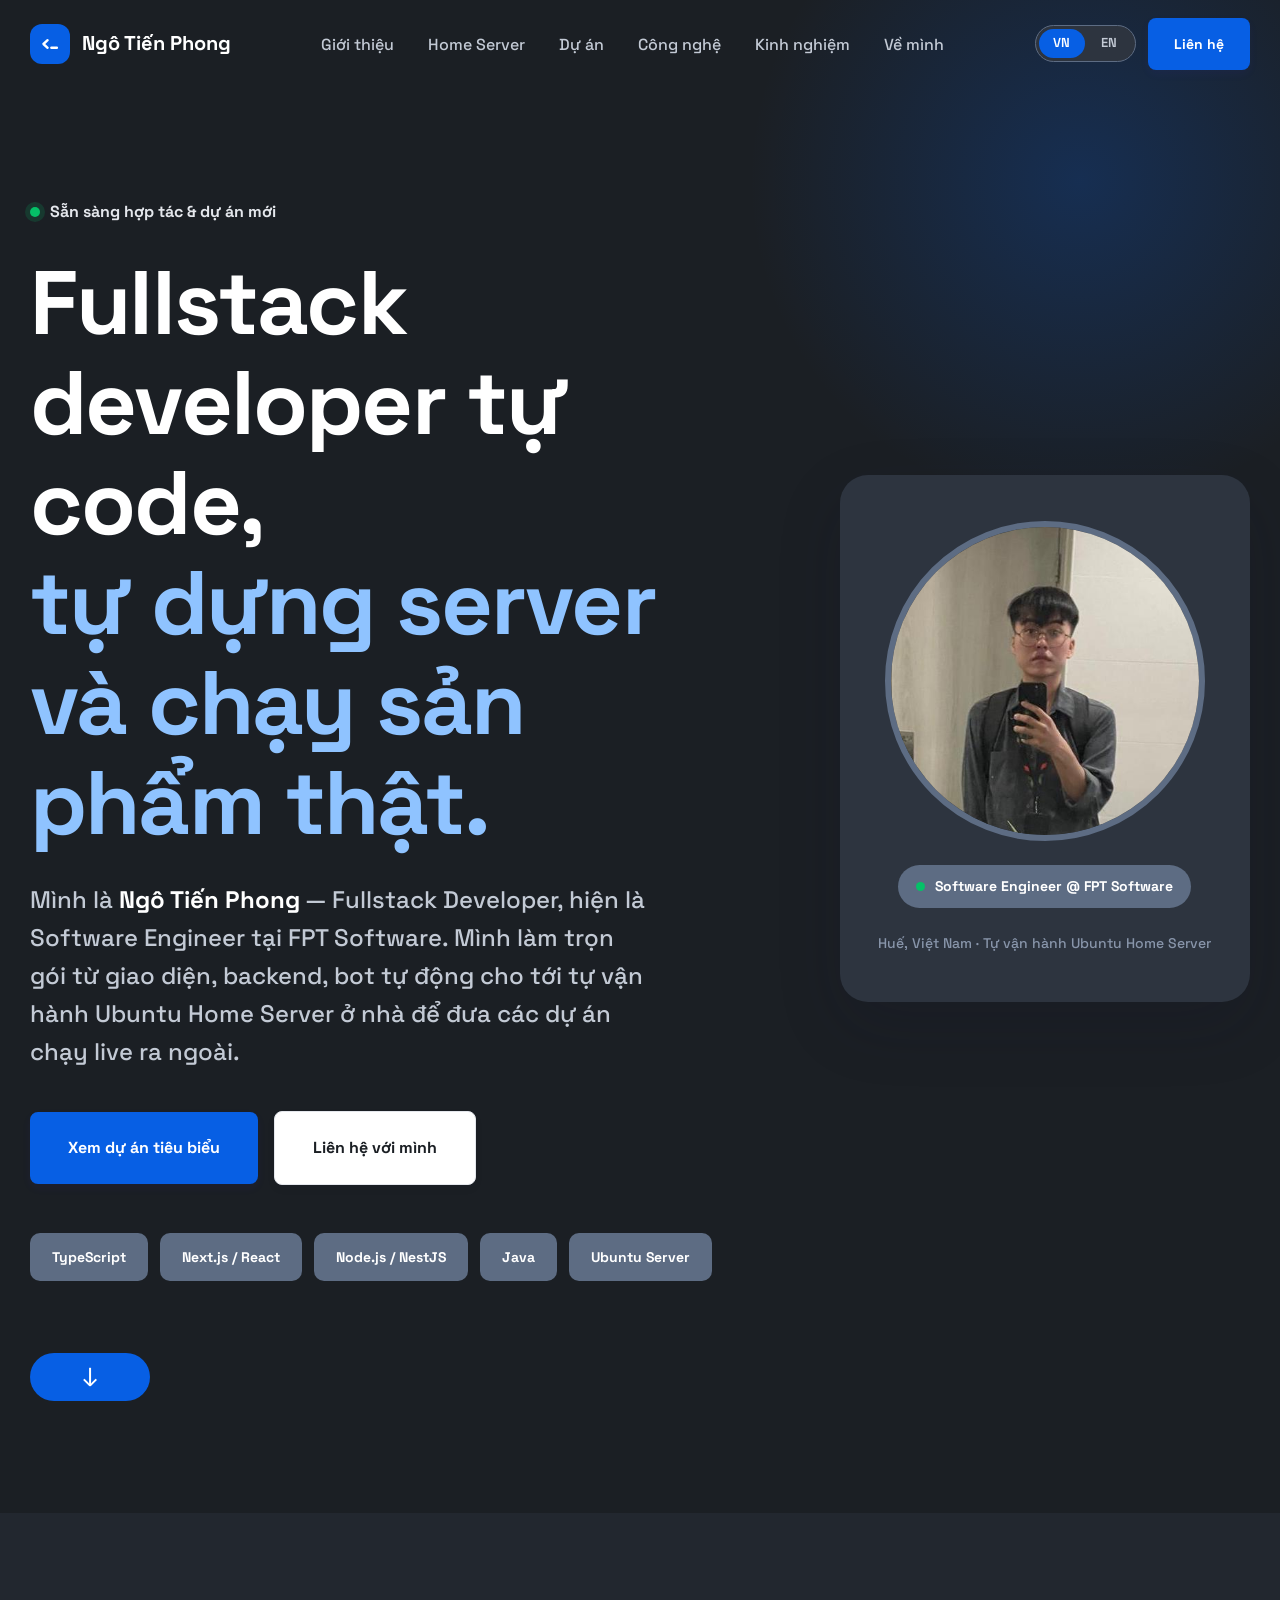
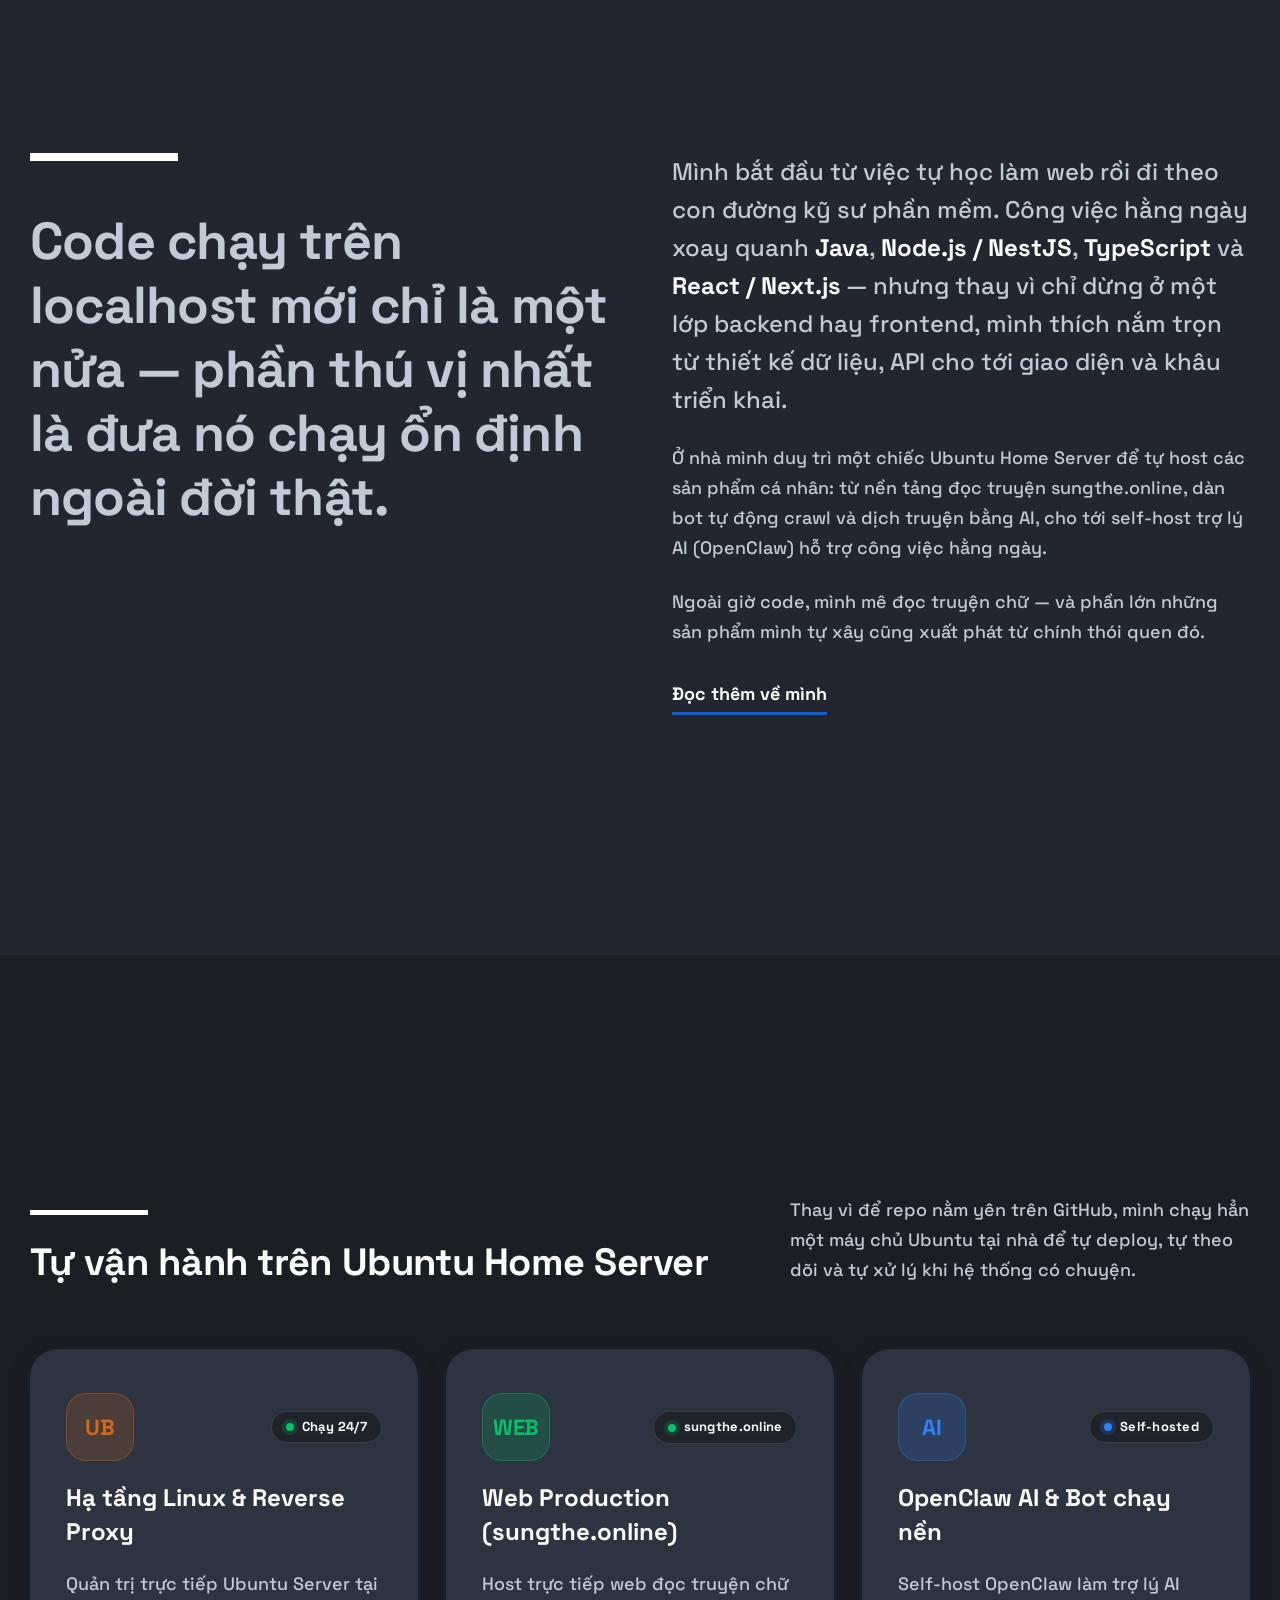
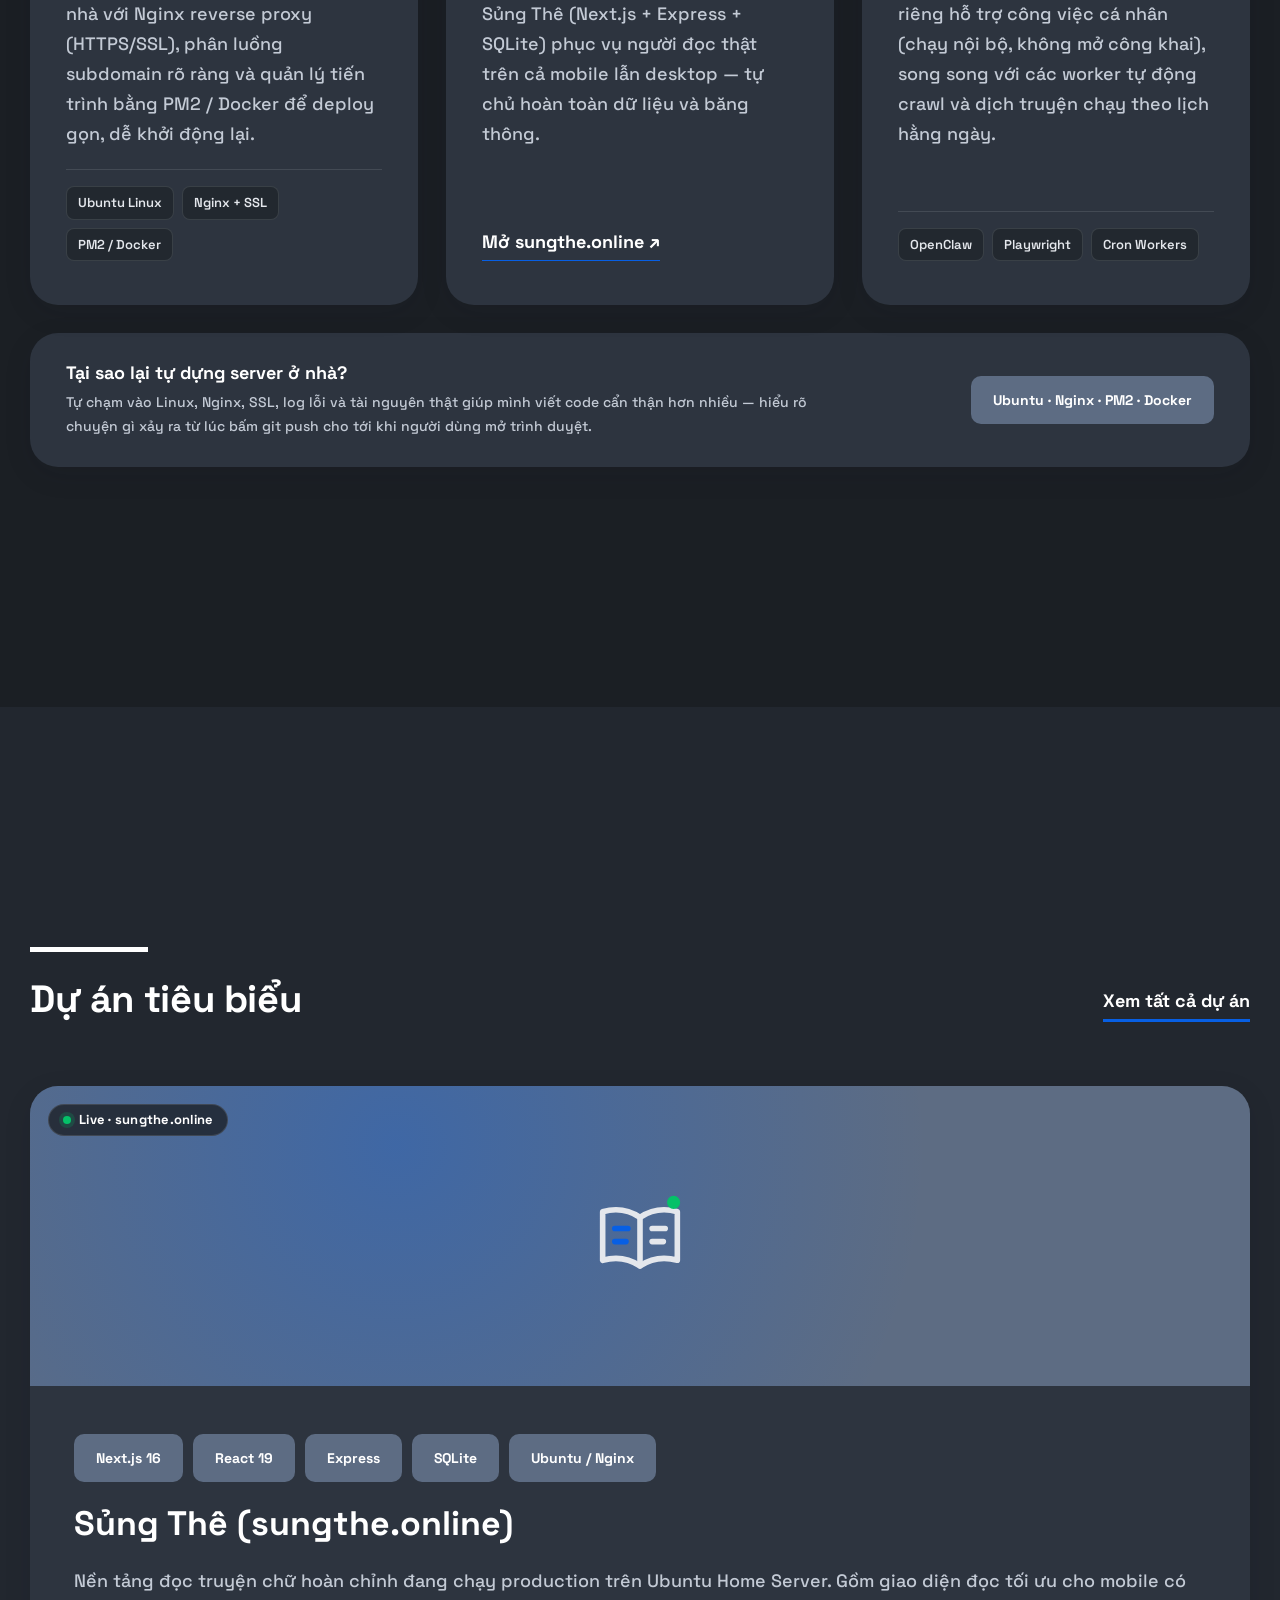
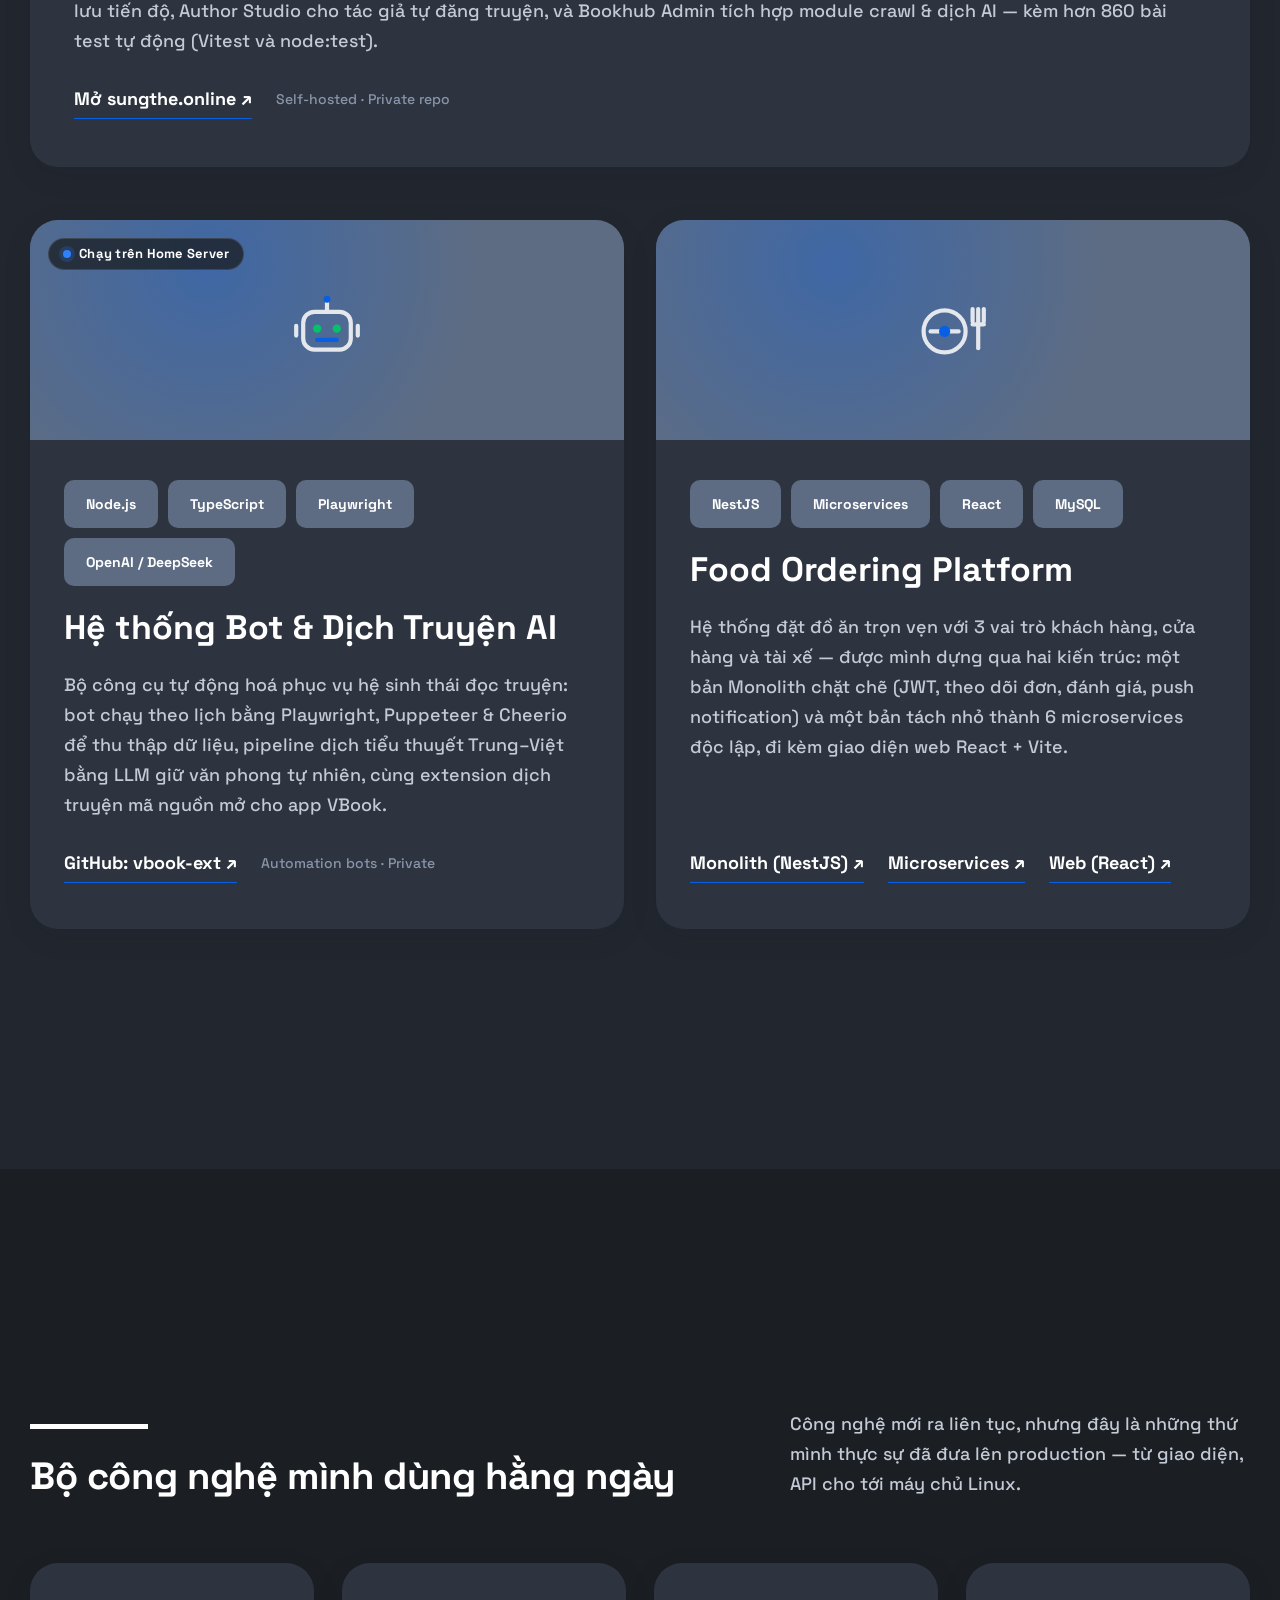
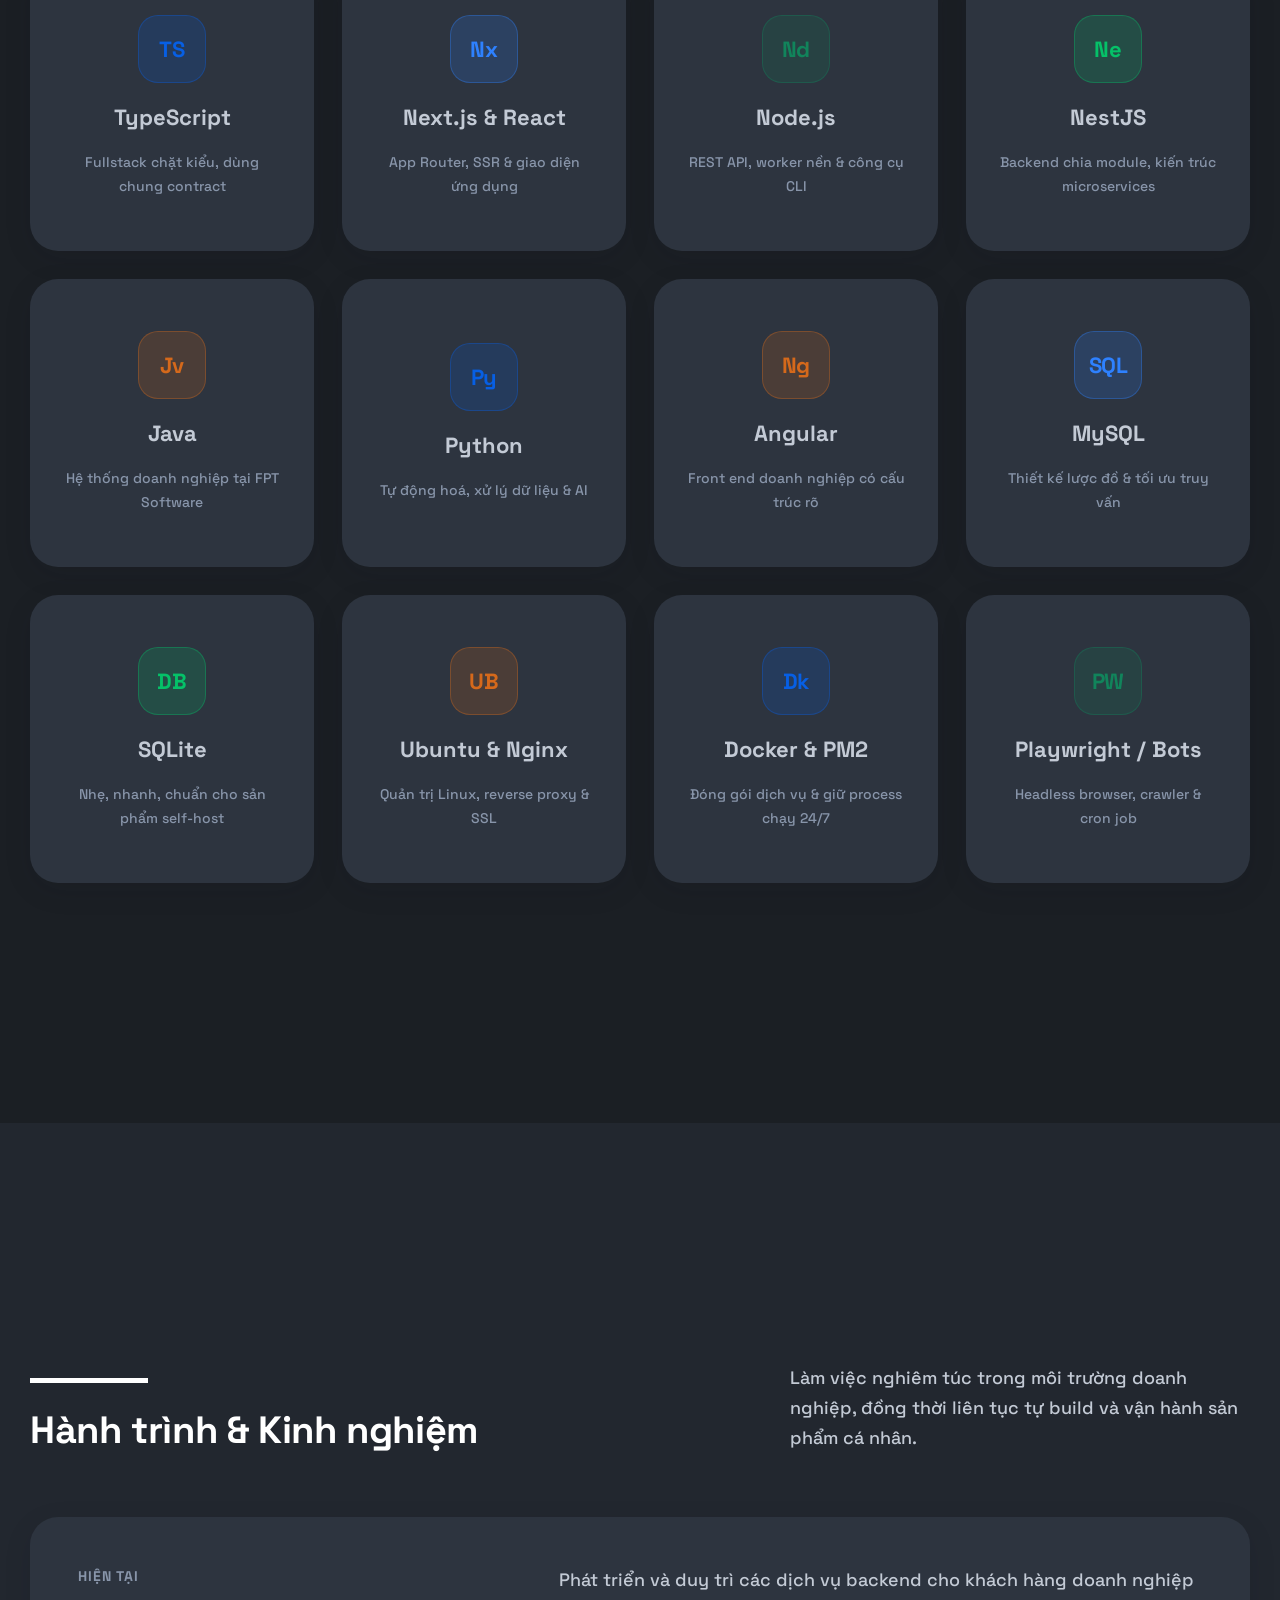
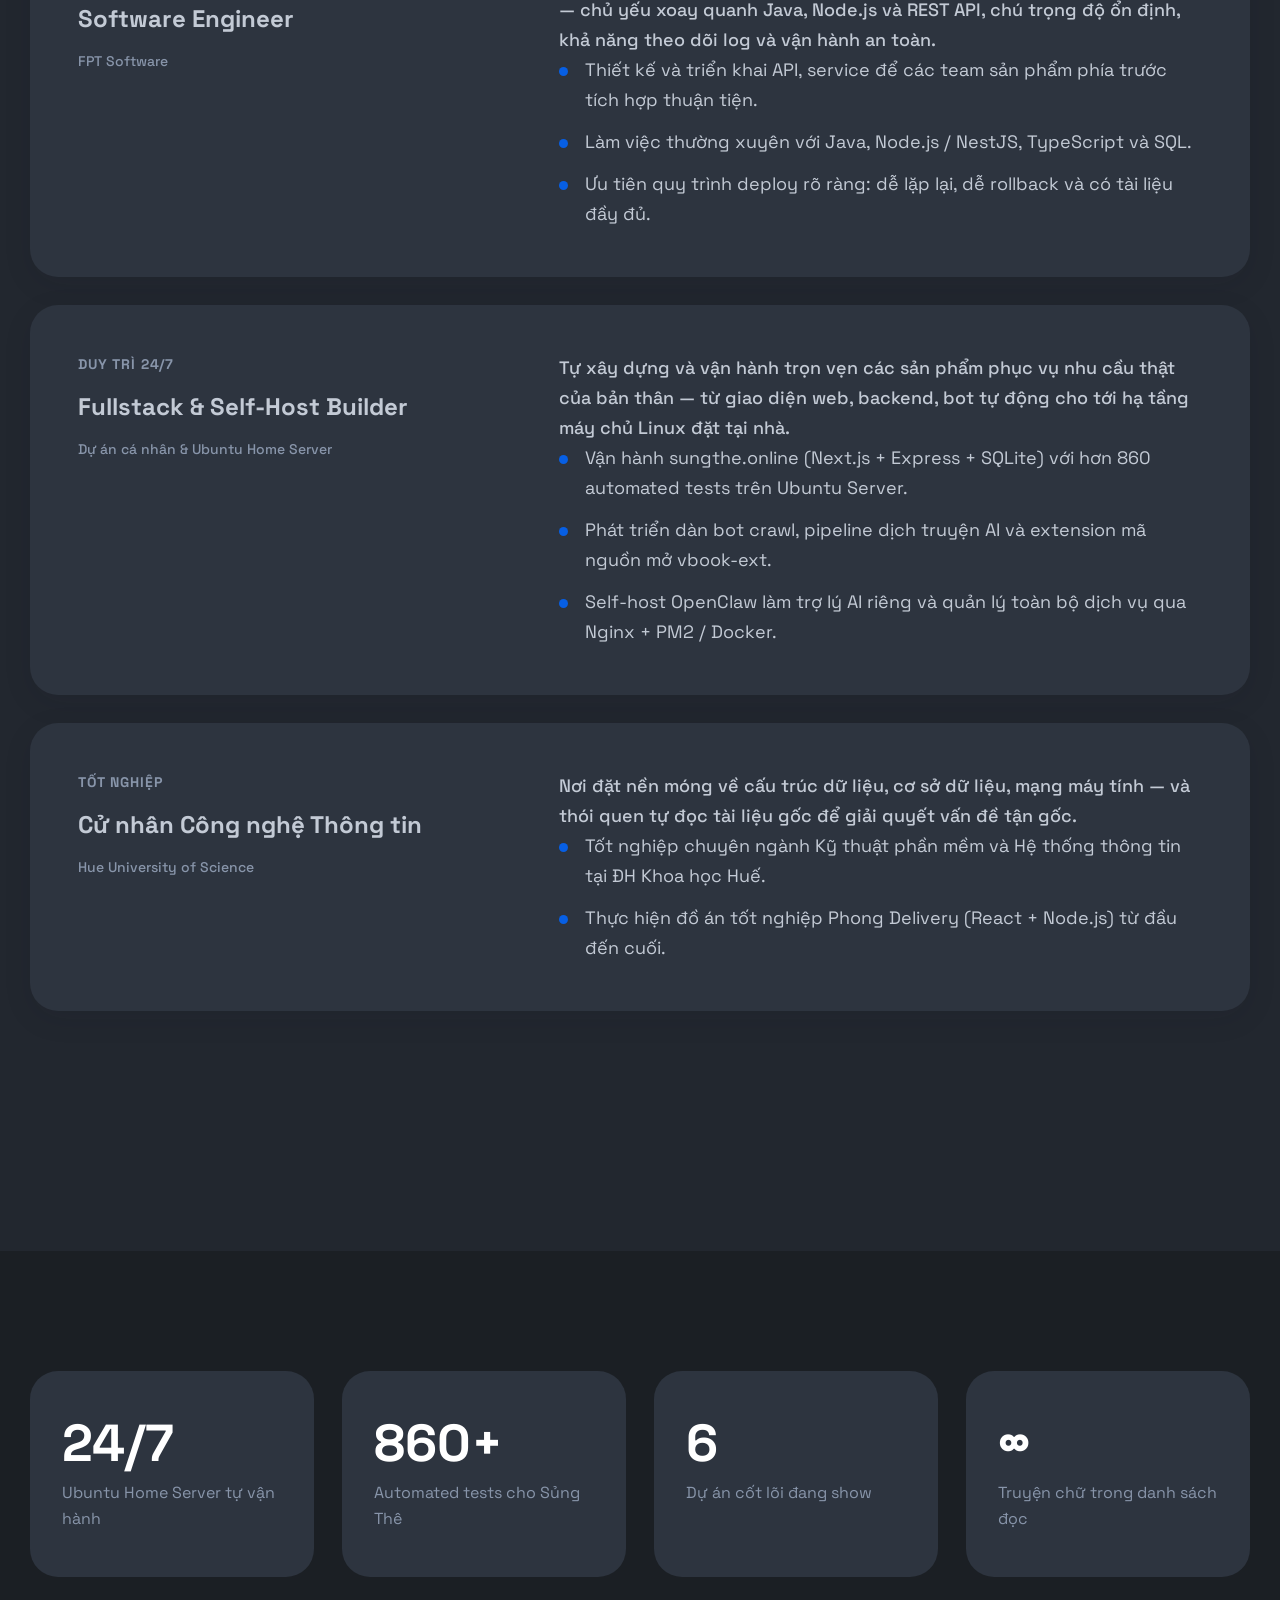
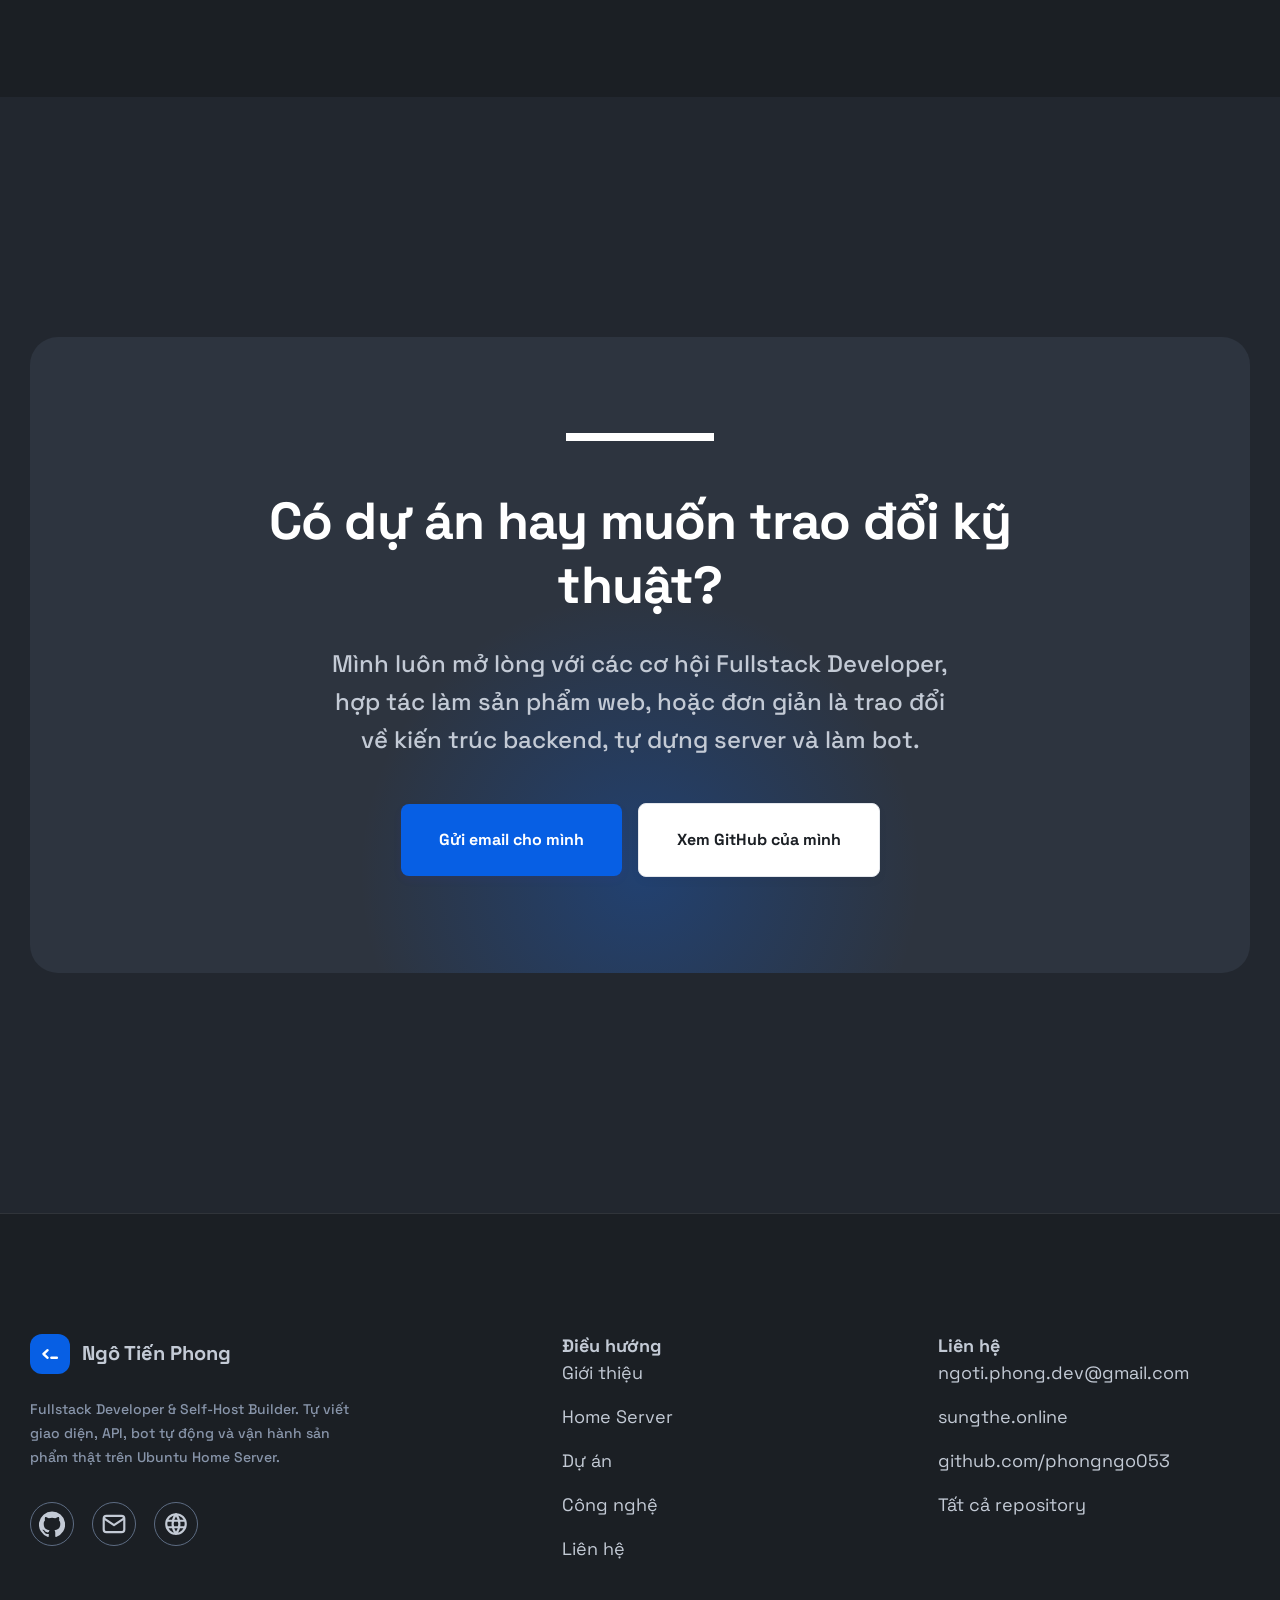
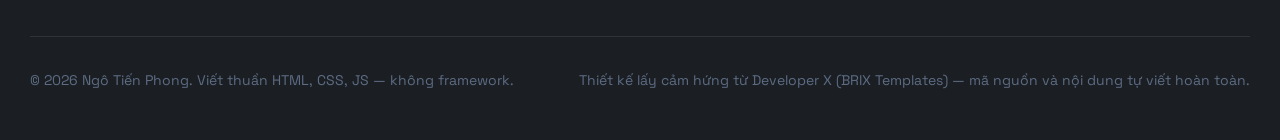
==== commit f8ce330f: "Update portfolio content, add homelab section, set Vietnamese default i18n, and refresh projects" ====
--- a/index.html
+++ b/index.html
@@ -1,16 +1,16 @@
 <!DOCTYPE html>
-<html lang="en">
+<html lang="vi">
 <head>
   <meta charset="UTF-8">
   <meta name="viewport" content="width=device-width, initial-scale=1.0">
-  <title data-i18n="meta.home.title">Ngô Tiến Phong — Backend Developer &amp; Software Engineer</title>
-  <meta name="description" data-i18n-content="meta.home.description" content="Portfolio of Ngô Tiến Phong — Backend Developer and Software Engineer at FPT Software. Building APIs, services and tools with Node.js, NestJS, TypeScript and Java.">
+  <title data-i18n="meta.home.title">Ngô Tiến Phong — Fullstack Developer &amp; Self-Host Builder</title>
+  <meta name="description" data-i18n-content="meta.home.description" content="Portfolio của Ngô Tiến Phong — Fullstack Developer tại FPT Software. Xây sản phẩm web trọn gói (Next.js, React, Node.js, NestJS, Java), bot truyện AI và tự vận hành Ubuntu Home Server.">
   <meta name="author" content="Ngô Tiến Phong">
   <meta name="theme-color" content="#1b1f24">
 
   <meta property="og:type" content="website">
-  <meta property="og:title" data-i18n-content="meta.home.ogTitle" content="Ngô Tiến Phong — Backend Developer">
-  <meta property="og:description" data-i18n-content="meta.home.ogDescription" content="Backend Developer &amp; Software Engineer. I design and ship APIs, services and tools people actually enjoy using.">
+  <meta property="og:title" data-i18n-content="meta.home.ogTitle" content="Ngô Tiến Phong — Fullstack Developer">
+  <meta property="og:description" data-i18n-content="meta.home.ogDescription" content="Fullstack Developer tự code, tự dựng Ubuntu Home Server và vận hành sản phẩm thật ra ngoài.">
   <meta property="og:image" content="assets/avatar.png">
 
   <link rel="icon" type="image/svg+xml" href="assets/favicon.svg">
@@ -22,11 +22,11 @@
   <!-- Pick the saved locale before the first paint so the page never flashes the wrong language. -->
   <script>
     (function () {
-      var lang = "en";
-      try { lang = localStorage.getItem("phong-lang") || "en"; } catch (e) {}
-      if (lang !== "en" && lang !== "vi") lang = "en";
+      var lang = "vi";
+      try { lang = localStorage.getItem("phong-lang") || "vi"; } catch (e) {}
+      if (lang !== "vi" && lang !== "en") lang = "vi";
       document.documentElement.setAttribute("lang", lang);
-      if (lang !== "en") {
+      if (lang !== "vi") {
         document.documentElement.setAttribute("data-lang-pending", lang);
         setTimeout(function () {
           document.documentElement.removeAttribute("data-lang-pending");
@@ -43,7 +43,7 @@
   <!-- ============================== NAV ============================== -->
   <header class="nav">
     <div class="container nav-inner">
-      <a class="nav-logo" href="index.html" aria-label="Ngô Tiến Phong — home" data-i18n-attr="aria-label:nav.home">
+      <a class="nav-logo" href="index.html" aria-label="Ngô Tiến Phong — trang chủ" data-i18n-attr="aria-label:nav.home">
         <span class="logo-mark" aria-hidden="true">
           <svg width="22" height="22" viewBox="0 0 64 64" fill="none" stroke="currentColor" stroke-width="7" stroke-linecap="round" stroke-linejoin="round">
             <path d="M25 21 L13 32 L25 43"/>
@@ -55,27 +55,28 @@
 
       <nav aria-label="Primary">
         <ul class="nav-links" id="nav-links">
-          <li><a href="#about" data-i18n="nav.about">About</a></li>
-          <li><a href="#stack" data-i18n="nav.stack">Stack</a></li>
-          <li><a href="#projects" data-i18n="nav.projects">Projects</a></li>
-          <li><a href="#experience" data-i18n="nav.experience">Experience</a></li>
-          <li><a href="about.html" data-i18n="nav.aboutPage">About page</a></li>
+          <li><a href="#about" data-i18n="nav.about">Giới thiệu</a></li>
+          <li><a href="#homelab" data-i18n="nav.homelab">Home Server</a></li>
+          <li><a href="#projects" data-i18n="nav.projects">Dự án</a></li>
+          <li><a href="#stack" data-i18n="nav.stack">Công nghệ</a></li>
+          <li><a href="#experience" data-i18n="nav.experience">Kinh nghiệm</a></li>
+          <li><a href="about.html" data-i18n="nav.aboutPage">Về mình</a></li>
           <li class="nav-lang">
-            <div class="lang-switch" role="group" aria-label="Switch language" data-i18n-attr="aria-label:nav.langSwitch">
-              <button class="lang-option is-active" type="button" data-lang="en" aria-pressed="true">EN</button>
-              <button class="lang-option" type="button" data-lang="vi" aria-pressed="false">VN</button>
+            <div class="lang-switch" role="group" aria-label="Đổi ngôn ngữ" data-i18n-attr="aria-label:nav.langSwitch">
+              <button class="lang-option is-active" type="button" data-lang="vi" aria-pressed="true">VN</button>
+              <button class="lang-option" type="button" data-lang="en" aria-pressed="false">EN</button>
             </div>
           </li>
         </ul>
       </nav>
 
       <div class="nav-actions">
-        <div class="lang-switch lang-switch-desktop" role="group" aria-label="Switch language" data-i18n-attr="aria-label:nav.langSwitch">
-          <button class="lang-option is-active" type="button" data-lang="en" aria-pressed="true">EN</button>
-          <button class="lang-option" type="button" data-lang="vi" aria-pressed="false">VN</button>
-        </div>
-        <a class="btn btn-primary btn-small" href="#contact" data-i18n="nav.talk">Let's talk</a>
-        <button class="nav-toggle" id="nav-toggle" type="button" aria-expanded="false" aria-controls="nav-links" aria-label="Toggle navigation" data-i18n-attr="aria-label:nav.toggle">
+        <div class="lang-switch lang-switch-desktop" role="group" aria-label="Đổi ngôn ngữ" data-i18n-attr="aria-label:nav.langSwitch">
+          <button class="lang-option is-active" type="button" data-lang="vi" aria-pressed="true">VN</button>
+          <button class="lang-option" type="button" data-lang="en" aria-pressed="false">EN</button>
+        </div>
+        <a class="btn btn-primary btn-small" href="#contact" data-i18n="nav.talk">Liên hệ</a>
+        <button class="nav-toggle" id="nav-toggle" type="button" aria-expanded="false" aria-controls="nav-links" aria-label="Mở hoặc đóng menu" data-i18n-attr="aria-label:nav.toggle">
           <span></span>
         </button>
       </div>
@@ -89,30 +90,30 @@
       <div class="container">
         <div class="hero-grid">
           <div class="hero-copy">
-            <p class="hero-eyebrow"><span class="dot" aria-hidden="true"></span><span data-i18n="hero.eyebrow">Open to new opportunities</span></p>
+            <p class="hero-eyebrow"><span class="dot" aria-hidden="true"></span><span data-i18n="hero.eyebrow">Sẵn sàng hợp tác &amp; dự án mới</span></p>
 
             <h1 class="display-1" data-i18n-html="hero.title">
-              Backend developer building<br />
-              <span class="accent">fast, boringly reliable</span> services.
+              Fullstack developer tự code,<br />
+              <span class="accent">tự dựng server và chạy sản phẩm thật.</span>
             </h1>
 
             <p class="hero-lead" data-i18n-html="hero.lead">
-              I'm <strong class="bold">Ngô Tiến Phong</strong> — a Backend Developer and Software
-              Engineer at FPT Software. I design APIs, break monoliths into services, and build the
-              small tools that make a team's day a little less painful.
+              Mình là <strong class="bold">Ngô Tiến Phong</strong> — Fullstack Developer, hiện là
+              Software Engineer tại FPT Software. Mình làm trọn gói từ giao diện, backend, bot tự
+              động cho tới tự vận hành Ubuntu Home Server ở nhà để đưa các dự án chạy live ra ngoài.
             </p>
 
             <div class="buttons-row">
-              <a class="btn btn-primary" href="#projects" data-i18n="hero.viewWork">View my work</a>
-              <a class="btn btn-secondary" href="#contact" data-i18n="hero.getInTouch">Get in touch</a>
+              <a class="btn btn-primary" href="#projects" data-i18n="hero.viewWork">Xem dự án tiêu biểu</a>
+              <a class="btn btn-secondary" href="#contact" data-i18n="hero.getInTouch">Liên hệ với mình</a>
             </div>
 
             <div class="hero-badges">
-              <span class="badge badge-primary small">Node.js</span>
-              <span class="badge badge-primary small">NestJS</span>
               <span class="badge badge-primary small">TypeScript</span>
+              <span class="badge badge-primary small">Next.js / React</span>
+              <span class="badge badge-primary small">Node.js / NestJS</span>
               <span class="badge badge-primary small">Java</span>
-              <span class="badge badge-primary small">Python</span>
+              <span class="badge badge-primary small">Ubuntu Server</span>
             </div>
           </div>
 
@@ -120,12 +121,12 @@
             <div class="hero-visual-card">
               <img class="avatar-circle _04" src="assets/avatar.png" width="320" height="320" alt="Ngô Tiến Phong">
               <p class="hero-status"><span class="dot" aria-hidden="true"></span><span data-i18n="hero.status">Software Engineer @ FPT Software</span></p>
-              <p class="body-small text-neutral-500" data-i18n="hero.basedIn">Based in Vietnam · Hue University of Science</p>
-            </div>
-          </div>
-        </div>
-
-        <a class="scroll-down" href="#about" aria-label="Scroll to about section" data-i18n-attr="aria-label:hero.scroll">↓</a>
+              <p class="body-small text-neutral-500" data-i18n="hero.basedIn">Huế, Việt Nam · Tự vận hành Ubuntu Home Server</p>
+            </div>
+          </div>
+        </div>
+
+        <a class="scroll-down" href="#about" aria-label="Cuộn xuống phần giới thiệu" data-i18n-attr="aria-label:hero.scroll">↓</a>
       </div>
     </section>
 
@@ -136,108 +137,107 @@
           <div class="reveal">
             <div class="heading-top-line large" aria-hidden="true"></div>
             <h2 class="display-3" data-i18n="about.heading">
-              I build the invisible layer — the APIs, services and pipelines that keep a product moving.
+              Code chạy trên localhost mới chỉ là một nửa — phần thú vị nhất là đưa nó chạy ổn định ngoài đời thật.
             </h2>
           </div>
 
           <div class="about-copy reveal">
             <p class="body-large" data-i18n-html="about.p1">
-              I started out as a self-taught developer poking at the web, and turned it into a career
-              as a backend engineer. These days I work mostly in <strong class="bold">Java</strong> and
-              <strong class="bold">Node.js / NestJS</strong>, writing services that other people can
-              build on without fearing them.
+              Mình bắt đầu từ việc tự học làm web rồi đi theo con đường kỹ sư phần mềm. Công việc hằng
+              ngày xoay quanh <strong class="bold">Java</strong>, <strong class="bold">Node.js / NestJS</strong>,
+              <strong class="bold">TypeScript</strong> và <strong class="bold">React / Next.js</strong> —
+              nhưng thay vì chỉ dừng ở một lớp backend hay frontend, mình thích nắm trọn từ thiết kế
+              dữ liệu, API cho tới giao diện và khâu triển khai.
             </p>
             <p data-i18n="about.p2">
-              I like the unglamorous work: schema design, idempotent consumers, sensible error messages,
-              a deploy that doesn't wake anyone up. But I also like the side projects — a food-ordering
-              platform rebuilt twice, once as a monolith and once as microservices, and a delivery app
-              split into a React front end and a Node.js back end.
+              Ở nhà mình duy trì một chiếc Ubuntu Home Server để tự host các sản phẩm cá nhân: từ nền
+              tảng đọc truyện sungthe.online, dàn bot tự động crawl và dịch truyện bằng AI, cho tới
+              self-host trợ lý AI (OpenClaw) hỗ trợ công việc hằng ngày.
             </p>
             <p data-i18n="about.p3">
-              Away from the editor I read a lot of novels, and I write software for people who share that
-              habit.
-            </p>
-            <a class="link-underline mt-32" href="about.html" data-i18n="about.more">More about me</a>
-          </div>
-        </div>
-      </div>
-    </section>
-
-    <!-- ============================== STACK ============================== -->
-    <section class="section" id="stack">
+              Ngoài giờ code, mình mê đọc truyện chữ — và phần lớn những sản phẩm mình tự xây cũng xuất
+              phát từ chính thói quen đó.
+            </p>
+            <a class="link-underline mt-32" href="about.html" data-i18n="about.more">Đọc thêm về mình</a>
+          </div>
+        </div>
+      </div>
+    </section>
+
+    <!-- ============================== HOME SERVER ============================== -->
+    <section class="section" id="homelab">
       <div class="container">
         <div class="section-head reveal">
           <div>
             <div class="heading-top-line" aria-hidden="true"></div>
-            <h2 class="display-4" data-i18n="stack.heading">The stack I reach for</h2>
-          </div>
-          <p class="body-default" data-i18n="stack.intro">
-            Tools change constantly. These are the ones I've shipped production code with — and the ones
-            I'd still pick tomorrow.
+            <h2 class="display-4" data-i18n="homelab.heading">Tự vận hành trên Ubuntu Home Server</h2>
+          </div>
+          <p class="body-default" data-i18n="homelab.intro">
+            Thay vì để repo nằm yên trên GitHub, mình chạy hẳn một máy chủ Ubuntu tại nhà để tự deploy,
+            tự theo dõi và tự xử lý khi hệ thống có chuyện.
           </p>
         </div>
 
-        <div class="stack-grid">
-          <div class="card card-skills reveal">
-            <span class="skill-mark" style="--mark:#075fe4">TS</span>
-            <h3 class="h4">TypeScript</h3>
-            <p class="body-small text-neutral-500" data-i18n="stack.ts">Typed backends, shared contracts</p>
-          </div>
-          <div class="card card-skills reveal">
-            <span class="skill-mark" style="--mark:#2e81ff">JS</span>
-            <h3 class="h4">JavaScript</h3>
-            <p class="body-small text-neutral-500" data-i18n="stack.js">Browser extensions, Node tooling</p>
-          </div>
-          <div class="card card-skills reveal">
-            <span class="skill-mark" style="--mark:#11845b">N</span>
-            <h3 class="h4">Node.js</h3>
-            <p class="body-small text-neutral-500" data-i18n="stack.node">Event-driven services &amp; CLIs</p>
-          </div>
-          <div class="card card-skills reveal">
-            <span class="skill-mark" style="--mark:#05c168">Ne</span>
-            <h3 class="h4">NestJS</h3>
-            <p class="body-small text-neutral-500" data-i18n="stack.nest">Modular, testable APIs</p>
-          </div>
-          <div class="card card-skills reveal">
-            <span class="skill-mark" style="--mark:#d5691b">Jv</span>
-            <h3 class="h4">Java</h3>
-            <p class="body-small text-neutral-500" data-i18n="stack.java">Enterprise services at FPT</p>
-          </div>
-          <div class="card card-skills reveal">
-            <span class="skill-mark" style="--mark:#075fe4">Py</span>
-            <h3 class="h4">Python</h3>
-            <p class="body-small text-neutral-500" data-i18n="stack.python">AI, media pipelines, automation</p>
-          </div>
-          <div class="card card-skills reveal">
-            <span class="skill-mark" style="--mark:#2e81ff">Re</span>
-            <h3 class="h4">React</h3>
-            <p class="body-small text-neutral-500" data-i18n="stack.react">Dashboards and app front ends</p>
-          </div>
-          <div class="card card-skills reveal">
-            <span class="skill-mark" style="--mark:#11845b">C#</span>
-            <h3 class="h4">.NET / C#</h3>
-            <p class="body-small text-neutral-500" data-i18n="stack.csharp">Desktop &amp; web applications</p>
-          </div>
-          <div class="card card-skills reveal">
-            <span class="skill-mark" style="--mark:#d5691b">Ng</span>
-            <h3 class="h4">Angular</h3>
-            <p class="body-small text-neutral-500" data-i18n="stack.angular">Structured enterprise front ends</p>
-          </div>
-          <div class="card card-skills reveal">
-            <span class="skill-mark" style="--mark:#075fe4">SQL</span>
-            <h3 class="h4">MySQL</h3>
-            <p class="body-small text-neutral-500" data-i18n="stack.mysql">Relational modelling &amp; queries</p>
-          </div>
-          <div class="card card-skills reveal">
-            <span class="skill-mark" style="--mark:#2e81ff">FB</span>
-            <h3 class="h4">Firebase</h3>
-            <p class="body-small text-neutral-500" data-i18n="stack.firebase">Auth &amp; realtime for demos</p>
-          </div>
-          <div class="card card-skills reveal">
-            <span class="skill-mark" style="--mark:#05c168">Ex</span>
-            <h3 class="h4">Browser Extensions</h3>
-            <p class="body-small text-neutral-500" data-i18n="stack.ext">Manifest V3, Shadow DOM, CDP</p>
-          </div>
+        <div class="homelab-grid">
+          <article class="card card-homelab reveal">
+            <div class="homelab-head">
+              <span class="skill-mark" style="--mark:#d5691b" aria-hidden="true">UB</span>
+              <span class="status-pill"><span class="dot" aria-hidden="true"></span><span data-i18n="homelab.badgeLive">Chạy 24/7</span></span>
+            </div>
+            <h3 class="h3" data-i18n="homelab.c1Title">Hạ tầng Linux &amp; Reverse Proxy</h3>
+            <p class="body-default" data-i18n="homelab.c1Desc">
+              Quản trị trực tiếp Ubuntu Server tại nhà với Nginx reverse proxy (HTTPS/SSL), phân luồng
+              subdomain rõ ràng và quản lý tiến trình bằng PM2 / Docker để deploy gọn, dễ khởi động lại.
+            </p>
+            <div class="homelab-specs">
+              <span class="homelab-spec">Ubuntu Linux</span>
+              <span class="homelab-spec">Nginx + SSL</span>
+              <span class="homelab-spec">PM2 / Docker</span>
+            </div>
+          </article>
+
+          <article class="card card-homelab reveal">
+            <div class="homelab-head">
+              <span class="skill-mark" style="--mark:#05c168" aria-hidden="true">WEB</span>
+              <span class="status-pill"><span class="dot" aria-hidden="true"></span><span>sungthe.online</span></span>
+            </div>
+            <h3 class="h3" data-i18n="homelab.c2Title">Web Production (sungthe.online)</h3>
+            <p class="body-default" data-i18n="homelab.c2Desc">
+              Host trực tiếp web đọc truyện chữ Sủng Thê (Next.js + Express + SQLite) phục vụ người đọc
+              thật trên cả mobile lẫn desktop — tự chủ hoàn toàn dữ liệu và băng thông.
+            </p>
+            <div>
+              <a class="link-underline small" href="https://sungthe.online" target="_blank" rel="noopener" data-i18n="homelab.c2Link">Mở sungthe.online ↗</a>
+            </div>
+          </article>
+
+          <article class="card card-homelab reveal">
+            <div class="homelab-head">
+              <span class="skill-mark" style="--mark:#2e81ff" aria-hidden="true">AI</span>
+              <span class="status-pill is-subtle"><span class="dot" aria-hidden="true"></span><span data-i18n="homelab.badgeSelf">Self-hosted</span></span>
+            </div>
+            <h3 class="h3" data-i18n="homelab.c3Title">OpenClaw AI &amp; Bot chạy nền</h3>
+            <p class="body-default" data-i18n="homelab.c3Desc">
+              Self-host OpenClaw làm trợ lý AI riêng hỗ trợ công việc cá nhân (chạy nội bộ, không mở công
+              khai), song song với các worker tự động crawl và dịch truyện chạy theo lịch hằng ngày.
+            </p>
+            <div class="homelab-specs">
+              <span class="homelab-spec">OpenClaw</span>
+              <span class="homelab-spec">Playwright</span>
+              <span class="homelab-spec">Cron Workers</span>
+            </div>
+          </article>
+        </div>
+
+        <div class="card homelab-banner reveal">
+          <div class="homelab-banner-copy">
+            <h3 class="h5" data-i18n="homelab.bannerTitle">Tại sao lại tự dựng server ở nhà?</h3>
+            <p class="body-small text-neutral-400" data-i18n="homelab.bannerDesc">
+              Tự chạm vào Linux, Nginx, SSL, log lỗi và tài nguyên thật giúp mình viết code cẩn thận hơn
+              nhiều — hiểu rõ chuyện gì xảy ra từ lúc bấm git push cho tới khi người dùng mở trình duyệt.
+            </p>
+          </div>
+          <span class="badge badge-primary small" data-i18n="homelab.bannerBadge">Ubuntu · Nginx · PM2 · Docker</span>
         </div>
       </div>
     </section>
@@ -248,12 +248,63 @@
         <div class="section-head reveal">
           <div>
             <div class="heading-top-line" aria-hidden="true"></div>
-            <h2 class="display-4" data-i18n="projects.heading">Selected projects</h2>
-          </div>
-          <a class="link-underline" href="projects.html" data-i18n="projects.viewAll">View all projects</a>
+            <h2 class="display-4" data-i18n="projects.heading">Dự án tiêu biểu</h2>
+          </div>
+          <a class="link-underline" href="projects.html" data-i18n="projects.viewAll">Xem tất cả dự án</a>
         </div>
 
         <div class="projects-grid">
+
+          <article class="card card-project card-project-featured reveal">
+            <div class="card-project-visual">
+              <span class="status-pill"><span class="dot" aria-hidden="true"></span><span data-i18n="projects.liveBadge">Live · sungthe.online</span></span>
+              <img src="assets/projects/sungthe.svg" width="112" height="112" alt="">
+            </div>
+            <div class="card-project-body">
+              <div class="card-project-tags">
+                <span class="badge badge-primary small">Next.js 16</span>
+                <span class="badge badge-primary small">React 19</span>
+                <span class="badge badge-primary small">Express</span>
+                <span class="badge badge-primary small">SQLite</span>
+                <span class="badge badge-primary small">Ubuntu / Nginx</span>
+              </div>
+              <h3 class="card-project-title">Sủng Thê (sungthe.online)</h3>
+              <p class="body-default" data-i18n="projects.sungtheDesc">
+                Nền tảng đọc truyện chữ hoàn chỉnh đang chạy production trên Ubuntu Home Server. Gồm giao
+                diện đọc tối ưu cho mobile có lưu tiến độ, Author Studio cho tác giả tự đăng truyện, và
+                Bookhub Admin tích hợp module crawl &amp; dịch AI — kèm hơn 860 bài test tự động (Vitest và node:test).
+              </p>
+              <div class="card-project-links">
+                <a class="link-underline small" href="https://sungthe.online" target="_blank" rel="noopener" data-i18n="projects.openSungthe">Mở sungthe.online ↗</a>
+                <span class="card-project-meta" data-i18n="projects.privateRepoNote">Self-hosted · Private repo</span>
+              </div>
+            </div>
+          </article>
+
+          <article class="card card-project reveal">
+            <div class="card-project-visual">
+              <span class="status-pill is-subtle"><span class="dot" aria-hidden="true"></span><span data-i18n="projects.selfHostedBadge">Chạy trên Home Server</span></span>
+              <img src="assets/projects/novel-bots.svg" width="84" height="84" alt="">
+            </div>
+            <div class="card-project-body">
+              <div class="card-project-tags">
+                <span class="badge badge-primary small">Node.js</span>
+                <span class="badge badge-primary small">TypeScript</span>
+                <span class="badge badge-primary small">Playwright</span>
+                <span class="badge badge-primary small">OpenAI / DeepSeek</span>
+              </div>
+              <h3 class="card-project-title" data-i18n="projects.botsTitle">Hệ thống Bot &amp; Dịch Truyện AI</h3>
+              <p class="body-default" data-i18n="projects.botsDesc">
+                Bộ công cụ tự động hoá phục vụ hệ sinh thái đọc truyện: bot chạy theo lịch bằng Playwright,
+                Puppeteer &amp; Cheerio để thu thập dữ liệu, pipeline dịch tiểu thuyết Trung–Việt bằng LLM
+                giữ văn phong tự nhiên, cùng extension dịch truyện mã nguồn mở cho app VBook.
+              </p>
+              <div class="card-project-links">
+                <a class="link-underline small" href="https://github.com/phongngo053/vbook-ext" target="_blank" rel="noopener" data-i18n="projects.openVbook">GitHub: vbook-ext ↗</a>
+                <span class="card-project-meta" data-i18n="projects.botsNote">Automation bots · Private</span>
+              </div>
+            </div>
+          </article>
 
           <article class="card card-project reveal">
             <div class="card-project-visual">
@@ -262,126 +313,174 @@
             <div class="card-project-body">
               <div class="card-project-tags">
                 <span class="badge badge-primary small">NestJS</span>
-                <span class="badge badge-primary small">TypeScript</span>
+                <span class="badge badge-primary small">Microservices</span>
+                <span class="badge badge-primary small">React</span>
                 <span class="badge badge-primary small">MySQL</span>
               </div>
-              <h3 class="card-project-title">Food Ordering</h3>
-              <p class="body-default" data-i18n="projects.foodOrdering">
-                A full food-ordering platform with user, shop and delivery roles. JWT authentication,
-                dish and order management, order tracking, ratings, and push notifications for
-                customers, shops and drivers.
+              <h3 class="card-project-title" data-i18n="projects.foodTitle">Food Ordering Platform</h3>
+              <p class="body-default" data-i18n="projects.foodDesc">
+                Hệ thống đặt đồ ăn trọn vẹn với 3 vai trò khách hàng, cửa hàng và tài xế — được mình dựng
+                qua hai kiến trúc: một bản Monolith chặt chẽ (JWT, theo dõi đơn, đánh giá, push notification)
+                và một bản tách nhỏ thành 6 microservices độc lập, đi kèm giao diện web React + Vite.
               </p>
-              <a class="link-underline small" href="https://github.com/phongngo053/food-ordering-nestjs" target="_blank" rel="noopener" data-i18n="projects.viewGithub">View on GitHub</a>
+              <div class="card-project-links">
+                <a class="link-underline small" href="https://github.com/phongngo053/food-ordering-nestjs" target="_blank" rel="noopener" data-i18n="projects.linkMonolith">Monolith (NestJS) ↗</a>
+                <a class="link-underline small" href="https://github.com/phongngo053/food-ordering-micro" target="_blank" rel="noopener" data-i18n="projects.linkMicro">Microservices ↗</a>
+                <a class="link-underline small" href="https://github.com/phongngo053/food-ordering-react" target="_blank" rel="noopener" data-i18n="projects.linkWeb">Web (React) ↗</a>
+              </div>
             </div>
           </article>
 
-          <article class="card card-project reveal">
-            <div class="card-project-visual">
-              <img src="assets/projects/phong-delivery.svg" width="84" height="84" alt="">
-            </div>
-            <div class="card-project-body">
-              <div class="card-project-tags">
-                <span class="badge badge-primary small">React</span>
-                <span class="badge badge-primary small">Node.js</span>
-              </div>
-              <h3 class="card-project-title">Phong Delivery</h3>
-              <p class="body-default" data-i18n="projects.phongDelivery">
-                My graduation project: a delivery application with a React front end and a Node.js
-                back end — order placement, driver assignment, live status and history.
-              </p>
-              <a class="link-underline small" href="https://github.com/phongngo053/phong-delivery-FE" target="_blank" rel="noopener" data-i18n="projects.viewGithub">View on GitHub</a>
-            </div>
-          </article>
-
-          <article class="card card-project reveal">
-            <div class="card-project-visual">
-              <img src="assets/projects/nest-learn.svg" width="84" height="84" alt="">
-            </div>
-            <div class="card-project-body">
-              <div class="card-project-tags">
-                <span class="badge badge-primary small">NestJS</span>
-                <span class="badge badge-primary small">Swagger</span>
-              </div>
-              <h3 class="card-project-title">Nest Learn</h3>
-              <p class="body-default" data-i18n="projects.nestLearn">
-                A playground for learning NestJS properly — one module at a time, with auto-generated
-                Swagger / OpenAPI documentation for every endpoint.
-              </p>
-              <a class="link-underline small" href="https://github.com/phongngo053/nest-learn" target="_blank" rel="noopener" data-i18n="projects.viewGithub">View on GitHub</a>
-            </div>
-          </article>
-
-        </div>
-      </div>
-    </section>
-
-    <!-- ============================== EXPERIENCE ============================== -->
-    <section class="section" id="experience">
+        </div>
+      </div>
+    </section>
+
+    <!-- ============================== STACK ============================== -->
+    <section class="section" id="stack">
       <div class="container">
         <div class="section-head reveal">
           <div>
             <div class="heading-top-line" aria-hidden="true"></div>
-            <h2 class="display-4" data-i18n="exp.heading">Where I've been</h2>
+            <h2 class="display-4" data-i18n="stack.heading">Bộ công nghệ mình dùng hằng ngày</h2>
+          </div>
+          <p class="body-default" data-i18n="stack.intro">
+            Công nghệ mới ra liên tục, nhưng đây là những thứ mình thực sự đã đưa lên production — từ giao
+            diện, API cho tới máy chủ Linux.
+          </p>
+        </div>
+
+        <div class="stack-grid">
+          <div class="card card-skills reveal">
+            <span class="skill-mark" style="--mark:#075fe4" aria-hidden="true">TS</span>
+            <h3 class="h4">TypeScript</h3>
+            <p class="body-small text-neutral-500" data-i18n="stack.ts">Fullstack chặt kiểu, dùng chung contract</p>
+          </div>
+          <div class="card card-skills reveal">
+            <span class="skill-mark" style="--mark:#2e81ff" aria-hidden="true">Nx</span>
+            <h3 class="h4">Next.js &amp; React</h3>
+            <p class="body-small text-neutral-500" data-i18n="stack.next">App Router, SSR &amp; giao diện ứng dụng</p>
+          </div>
+          <div class="card card-skills reveal">
+            <span class="skill-mark" style="--mark:#11845b" aria-hidden="true">Nd</span>
+            <h3 class="h4">Node.js</h3>
+            <p class="body-small text-neutral-500" data-i18n="stack.node">REST API, worker nền &amp; công cụ CLI</p>
+          </div>
+          <div class="card card-skills reveal">
+            <span class="skill-mark" style="--mark:#05c168" aria-hidden="true">Ne</span>
+            <h3 class="h4">NestJS</h3>
+            <p class="body-small text-neutral-500" data-i18n="stack.nest">Backend chia module, kiến trúc microservices</p>
+          </div>
+          <div class="card card-skills reveal">
+            <span class="skill-mark" style="--mark:#d5691b" aria-hidden="true">Jv</span>
+            <h3 class="h4">Java</h3>
+            <p class="body-small text-neutral-500" data-i18n="stack.java">Hệ thống doanh nghiệp tại FPT Software</p>
+          </div>
+          <div class="card card-skills reveal">
+            <span class="skill-mark" style="--mark:#075fe4" aria-hidden="true">Py</span>
+            <h3 class="h4">Python</h3>
+            <p class="body-small text-neutral-500" data-i18n="stack.python">Tự động hoá, xử lý dữ liệu &amp; AI</p>
+          </div>
+          <div class="card card-skills reveal">
+            <span class="skill-mark" style="--mark:#d5691b" aria-hidden="true">Ng</span>
+            <h3 class="h4">Angular</h3>
+            <p class="body-small text-neutral-500" data-i18n="stack.angular">Front end doanh nghiệp có cấu trúc rõ</p>
+          </div>
+          <div class="card card-skills reveal">
+            <span class="skill-mark" style="--mark:#2e81ff" aria-hidden="true">SQL</span>
+            <h3 class="h4">MySQL</h3>
+            <p class="body-small text-neutral-500" data-i18n="stack.mysql">Thiết kế lược đồ &amp; tối ưu truy vấn</p>
+          </div>
+          <div class="card card-skills reveal">
+            <span class="skill-mark" style="--mark:#05c168" aria-hidden="true">DB</span>
+            <h3 class="h4">SQLite</h3>
+            <p class="body-small text-neutral-500" data-i18n="stack.sqlite">Nhẹ, nhanh, chuẩn cho sản phẩm self-host</p>
+          </div>
+          <div class="card card-skills reveal">
+            <span class="skill-mark" style="--mark:#d5691b" aria-hidden="true">UB</span>
+            <h3 class="h4">Ubuntu &amp; Nginx</h3>
+            <p class="body-small text-neutral-500" data-i18n="stack.ubuntu">Quản trị Linux, reverse proxy &amp; SSL</p>
+          </div>
+          <div class="card card-skills reveal">
+            <span class="skill-mark" style="--mark:#075fe4" aria-hidden="true">Dk</span>
+            <h3 class="h4">Docker &amp; PM2</h3>
+            <p class="body-small text-neutral-500" data-i18n="stack.docker">Đóng gói dịch vụ &amp; giữ process chạy 24/7</p>
+          </div>
+          <div class="card card-skills reveal">
+            <span class="skill-mark" style="--mark:#11845b" aria-hidden="true">PW</span>
+            <h3 class="h4">Playwright / Bots</h3>
+            <p class="body-small text-neutral-500" data-i18n="stack.bots">Headless browser, crawler &amp; cron job</p>
+          </div>
+        </div>
+      </div>
+    </section>
+
+    <!-- ============================== EXPERIENCE ============================== -->
+    <section class="section section-alt" id="experience">
+      <div class="container">
+        <div class="section-head reveal">
+          <div>
+            <div class="heading-top-line" aria-hidden="true"></div>
+            <h2 class="display-4" data-i18n="exp.heading">Hành trình &amp; Kinh nghiệm</h2>
           </div>
           <p class="body-default" data-i18n="exp.intro">
-            A short track record of shipping software, learning in public and keeping the pipeline green.
+            Làm việc nghiêm túc trong môi trường doanh nghiệp, đồng thời liên tục tự build và vận hành
+            sản phẩm cá nhân.
           </p>
         </div>
 
         <div class="experience-list">
           <div class="card card-experience reveal">
             <div class="experience-role">
-              <span class="period" data-i18n="exp.period.current">Current</span>
+              <span class="period" data-i18n="exp.period.current">Hiện tại</span>
               <h3 class="h3" data-i18n="exp.role1">Software Engineer</h3>
               <p class="body-small text-neutral-500">FPT Software</p>
             </div>
             <div>
               <p data-i18n="exp.role1.desc">
-                Building and maintaining backend services for enterprise clients — mostly Java and
-                Node.js services behind REST APIs, with an eye on reliability, observability and the
-                on-call experience.
+                Phát triển và duy trì các dịch vụ backend cho khách hàng doanh nghiệp — chủ yếu xoay quanh
+                Java, Node.js và REST API, chú trọng độ ổn định, khả năng theo dõi log và vận hành an toàn.
               </p>
               <ul>
-                <li data-i18n="exp.role1.li1">Design and ship APIs and services used by downstream product teams.</li>
-                <li data-i18n="exp.role1.li2">Work across Java, Node.js / NestJS, TypeScript and SQL.</li>
-                <li data-i18n="exp.role1.li3">Keep deployments boring: repeatable, reversible, documented.</li>
+                <li data-i18n="exp.role1.li1">Thiết kế và triển khai API, service để các team sản phẩm phía trước tích hợp thuận tiện.</li>
+                <li data-i18n="exp.role1.li2">Làm việc thường xuyên với Java, Node.js / NestJS, TypeScript và SQL.</li>
+                <li data-i18n="exp.role1.li3">Ưu tiên quy trình deploy rõ ràng: dễ lặp lại, dễ rollback và có tài liệu đầy đủ.</li>
               </ul>
             </div>
           </div>
 
           <div class="card card-experience reveal">
             <div class="experience-role">
-              <span class="period" data-i18n="exp.period.alumni">Alumni</span>
-              <h3 class="h3" data-i18n="exp.role2">B.Sc. Information Technology</h3>
-              <p class="body-small text-neutral-500">Hue University of Science</p>
+              <span class="period" data-i18n="exp.period.ongoing">Duy trì 24/7</span>
+              <h3 class="h3" data-i18n="exp.role2">Fullstack &amp; Self-Host Builder</h3>
+              <p class="body-small text-neutral-500" data-i18n="exp.role2.tag">Dự án cá nhân &amp; Ubuntu Home Server</p>
             </div>
             <div>
               <p data-i18n="exp.role2.desc">
-                Where the fundamentals came from: data structures, databases, networks — and the habit
-                of reading documentation all the way to the bottom.
+                Tự xây dựng và vận hành trọn vẹn các sản phẩm phục vụ nhu cầu thật của bản thân — từ giao
+                diện web, backend, bot tự động cho tới hạ tầng máy chủ Linux đặt tại nhà.
               </p>
               <ul>
-                <li data-i18n="exp.role2.li1">Graduated with a focus on software engineering and information systems.</li>
-                <li data-i18n="exp.role2.li2">Started writing for the web, and never really stopped.</li>
+                <li data-i18n="exp.role2.li1">Vận hành sungthe.online (Next.js + Express + SQLite) với hơn 860 automated tests trên Ubuntu Server.</li>
+                <li data-i18n="exp.role2.li2">Phát triển dàn bot crawl, pipeline dịch truyện AI và extension mã nguồn mở vbook-ext.</li>
+                <li data-i18n="exp.role2.li3">Self-host OpenClaw làm trợ lý AI riêng và quản lý toàn bộ dịch vụ qua Nginx + PM2 / Docker.</li>
               </ul>
             </div>
           </div>
 
           <div class="card card-experience reveal">
             <div class="experience-role">
-              <span class="period" data-i18n="exp.period.ongoing">Ongoing</span>
-              <h3 class="h3" data-i18n="exp.role3">Independent builder</h3>
-              <p class="body-small text-neutral-500" data-i18n="exp.role3.tag">Open source &amp; side projects</p>
+              <span class="period" data-i18n="exp.period.alumni">Tốt nghiệp</span>
+              <h3 class="h3" data-i18n="exp.role3">Cử nhân Công nghệ Thông tin</h3>
+              <p class="body-small text-neutral-500">Hue University of Science</p>
             </div>
             <div>
               <p data-i18n="exp.role3.desc">
-                Personal projects shipped publicly — full-stack apps and backend services — mostly to
-                solve my own problems, then kept because other people found them useful too.
+                Nơi đặt nền móng về cấu trúc dữ liệu, cơ sở dữ liệu, mạng máy tính — và thói quen tự đọc
+                tài liệu gốc để giải quyết vấn đề tận gốc.
               </p>
               <ul>
-                <li data-i18n="exp.role3.li1">26 public repositories across JavaScript, TypeScript, Python, C#, HTML and CSS.</li>
-                <li data-i18n="exp.role3.li2">MIT-licensed where the project is worth reusing.</li>
-                <li data-i18n="exp.role3.li3">Everything local-first: no telemetry, no account required, no cloud bill.</li>
+                <li data-i18n="exp.role3.li1">Tốt nghiệp chuyên ngành Kỹ thuật phần mềm và Hệ thống thông tin tại ĐH Khoa học Huế.</li>
+                <li data-i18n="exp.role3.li2">Thực hiện đồ án tốt nghiệp Phong Delivery (React + Node.js) từ đầu đến cuối.</li>
               </ul>
             </div>
           </div>
@@ -390,42 +489,42 @@
     </section>
 
     <!-- ============================== STATS ============================== -->
-    <section class="section section-tight section-alt">
+    <section class="section section-tight">
       <div class="container">
         <div class="stats-grid">
           <div class="stat reveal">
-            <span class="stat-value">26</span>
-            <span class="stat-label" data-i18n="stats.repositories">Public repositories</span>
+            <span class="stat-value">24/7</span>
+            <span class="stat-label" data-i18n="stats.server">Ubuntu Home Server tự vận hành</span>
           </div>
           <div class="stat reveal">
-            <span class="stat-value">8</span>
-            <span class="stat-label" data-i18n="stats.projects">Projects shipped</span>
+            <span class="stat-value">860+</span>
+            <span class="stat-label" data-i18n="stats.tests">Automated tests cho Sủng Thê</span>
           </div>
           <div class="stat reveal">
-            <span class="stat-value">12</span>
-            <span class="stat-label" data-i18n="stats.technologies">Technologies in the stack</span>
+            <span class="stat-value">6</span>
+            <span class="stat-label" data-i18n="stats.projects">Dự án cốt lõi đang show</span>
           </div>
           <div class="stat reveal">
             <span class="stat-value">∞</span>
-            <span class="stat-label" data-i18n="stats.novels">Novels on the reading list</span>
+            <span class="stat-label" data-i18n="stats.novels">Truyện chữ trong danh sách đọc</span>
           </div>
         </div>
       </div>
     </section>
 
     <!-- ============================== CTA ============================== -->
-    <section class="section" id="contact">
+    <section class="section section-alt" id="contact">
       <div class="container">
         <div class="cta reveal">
           <div class="heading-top-line large" style="margin-left:auto;margin-right:auto" aria-hidden="true"></div>
-          <h2 class="display-3" data-i18n="cta.heading">Interested in working together?</h2>
+          <h2 class="display-3" data-i18n="cta.heading">Có dự án hay muốn trao đổi kỹ thuật?</h2>
           <p class="body-large" data-i18n="cta.body">
-            I'm open to backend engineering roles and interesting collaborations — especially around
-            Node.js, NestJS and Java services. Tell me what you're building.
+            Mình luôn mở lòng với các cơ hội Fullstack Developer, hợp tác làm sản phẩm web, hoặc đơn giản
+            là trao đổi về kiến trúc backend, tự dựng server và làm bot.
           </p>
           <div class="buttons-row">
-            <a class="btn btn-primary" href="mailto:ngoti.phong.dev@gmail.com" data-i18n="cta.email">Send me an email</a>
-            <a class="btn btn-secondary" href="https://github.com/phongngo053" target="_blank" rel="noopener" data-i18n="cta.github">See my GitHub</a>
+            <a class="btn btn-primary" href="mailto:ngoti.phong.dev@gmail.com" data-i18n="cta.email">Gửi email cho mình</a>
+            <a class="btn btn-secondary" href="https://github.com/phongngo053" target="_blank" rel="noopener" data-i18n="cta.github">Xem GitHub của mình</a>
           </div>
         </div>
       </div>
@@ -448,8 +547,8 @@
             <span>Ngô Tiến Phong</span>
           </a>
           <p class="body-small text-neutral-500 mt-24" style="max-width:340px" data-i18n="footer.tagline">
-            Backend Developer &amp; Software Engineer. I build APIs, services and small tools that
-            make other people's work a little easier.
+            Fullstack Developer &amp; Self-Host Builder. Tự viết giao diện, API, bot tự động và vận hành
+            sản phẩm thật trên Ubuntu Home Server.
           </p>
           <div class="social-row mt-32">
             <a href="https://github.com/phongngo053" target="_blank" rel="noopener" aria-label="GitHub">
@@ -463,38 +562,41 @@
                 <path d="m3 7 9 6 9-6"/>
               </svg>
             </a>
-            <a href="projects.html" aria-label="Projects">
+            <a href="https://sungthe.online" target="_blank" rel="noopener" aria-label="Sủng Thê Online">
               <svg class="social-icon" viewBox="0 0 24 24" fill="none" stroke="currentColor" stroke-width="2" stroke-linecap="round" stroke-linejoin="round" aria-hidden="true">
-                <path d="M4 6.5h6l2 2.5h8v9a2 2 0 0 1-2 2H6a2 2 0 0 1-2-2Z"/>
+                <circle cx="12" cy="12" r="9"/>
+                <path d="M3.6 9h16.8M3.6 15h16.8"/>
+                <path d="M12 3a14.5 14.5 0 0 0 0 18 14.5 14.5 0 0 0 0-18Z"/>
               </svg>
             </a>
           </div>
         </div>
 
         <div>
-          <h4 class="h5" data-i18n="footer.navigate">Navigate</h4>
+          <h2 class="h5" data-i18n="footer.navigate">Điều hướng</h2>
           <ul>
-            <li><a href="index.html#about" data-i18n="nav.about">About</a></li>
-            <li><a href="index.html#stack" data-i18n="nav.stack">Stack</a></li>
-            <li><a href="index.html#projects" data-i18n="nav.projects">Projects</a></li>
-            <li><a href="index.html#experience" data-i18n="nav.experience">Experience</a></li>
-            <li><a href="about.html" data-i18n="footer.contact">Contact</a></li>
+            <li><a href="index.html#about" data-i18n="nav.about">Giới thiệu</a></li>
+            <li><a href="index.html#homelab" data-i18n="nav.homelab">Home Server</a></li>
+            <li><a href="projects.html" data-i18n="nav.projects">Dự án</a></li>
+            <li><a href="index.html#stack" data-i18n="nav.stack">Công nghệ</a></li>
+            <li><a href="about.html" data-i18n="footer.contact">Liên hệ</a></li>
           </ul>
         </div>
 
         <div>
-          <h4 class="h5" data-i18n="footer.contact">Contact</h4>
+          <h2 class="h5" data-i18n="footer.contact">Liên hệ</h2>
           <ul>
             <li><a href="mailto:ngoti.phong.dev@gmail.com">ngoti.phong.dev@gmail.com</a></li>
+            <li><a href="https://sungthe.online" target="_blank" rel="noopener">sungthe.online</a></li>
             <li><a href="https://github.com/phongngo053" target="_blank" rel="noopener">github.com/phongngo053</a></li>
-            <li><a href="https://github.com/phongngo053?tab=repositories" target="_blank" rel="noopener" data-i18n="footer.allRepos">All repositories</a></li>
+            <li><a href="https://github.com/phongngo053?tab=repositories" target="_blank" rel="noopener" data-i18n="footer.allRepos">Tất cả repository</a></li>
           </ul>
         </div>
       </div>
 
       <div class="footer-bottom">
-        <span>© <span data-year>2026</span> Ngô Tiến Phong. <span data-i18n="footer.built">Built from scratch, no frameworks.</span></span>
-        <span data-i18n="footer.design">Design system inspired by Developer X (BRIX Templates) — original code &amp; content.</span>
+        <span>© <span data-year>2026</span> Ngô Tiến Phong. <span data-i18n="footer.built">Viết thuần HTML, CSS, JS — không framework.</span></span>
+        <span data-i18n="footer.design">Thiết kế lấy cảm hứng từ Developer X (BRIX Templates) — mã nguồn và nội dung tự viết hoàn toàn.</span>
       </div>
     </div>
   </footer>
--- a/css/main.css
+++ b/css/main.css
@@ -539,6 +539,168 @@
   flex: 1;
 }
 
+.card-project-featured {
+  grid-column: 1 / -1;
+  container-type: inline-size;
+}
+
+.card-project-featured:hover {
+  transform: translateY(-6px);
+}
+
+@container (min-width: 720px) {
+  .card-project-featured:has(> .card-project-visual) {
+    display: grid;
+    grid-template-columns: minmax(0, 0.82fr) minmax(0, 1.18fr);
+    align-items: stretch;
+  }
+
+  .card-project-featured > .card-project-visual {
+    height: auto;
+    min-height: 300px;
+  }
+
+  .card-project-featured > .card-project-visual img {
+    width: 112px;
+    height: 112px;
+  }
+
+  .card-project-featured > .card-project-body {
+    padding: 48px 44px;
+  }
+}
+
+.status-pill {
+  display: inline-flex;
+  align-items: center;
+  gap: 8px;
+  padding: 6px 14px;
+  border-radius: 999px;
+  font-size: 13px;
+  font-weight: 700;
+  letter-spacing: 0.02em;
+  line-height: 1.4;
+  background: rgba(27, 31, 36, 0.78);
+  color: var(--neutral--100);
+  border: 1px solid rgba(255, 255, 255, 0.12);
+  backdrop-filter: blur(8px);
+  -webkit-backdrop-filter: blur(8px);
+}
+
+.status-pill .dot {
+  width: 8px;
+  height: 8px;
+  border-radius: 50%;
+  background: var(--system--green-300);
+  box-shadow: 0 0 0 4px rgba(5, 193, 104, 0.18);
+  flex: none;
+}
+
+.status-pill.is-subtle .dot {
+  background: var(--accent--primary-2);
+  box-shadow: 0 0 0 4px rgba(46, 129, 255, 0.18);
+}
+
+.card-project-visual .status-pill {
+  position: absolute;
+  top: 18px;
+  left: 18px;
+  z-index: 2;
+}
+
+.card-project-links {
+  display: flex;
+  flex-wrap: wrap;
+  align-items: center;
+  gap: 14px 24px;
+  margin-top: 4px;
+}
+
+.card-project-links .link-underline {
+  padding-top: 4px;
+  padding-bottom: 4px;
+}
+
+.card-project-meta {
+  font-size: 14px;
+  font-weight: 500;
+  color: var(--neutral--500);
+}
+
+/* Home Server / Self-Hosted ------------------------------------------------ */
+.homelab-grid {
+  display: grid;
+  grid-template-columns: repeat(3, minmax(0, 1fr));
+  gap: 28px;
+}
+
+.card-homelab {
+  padding: 44px 36px;
+  display: flex;
+  flex-direction: column;
+  gap: 20px;
+  transition: transform 0.3s, background-color 0.3s;
+}
+
+.card-homelab:hover {
+  background-color: var(--neutral--600);
+  transform: translateY(-6px);
+}
+
+.homelab-head {
+  display: flex;
+  align-items: center;
+  justify-content: space-between;
+  gap: 16px;
+}
+
+.card-homelab h3 {
+  color: var(--neutral--100);
+}
+
+.card-homelab p {
+  flex: 1;
+}
+
+.homelab-specs {
+  display: flex;
+  flex-wrap: wrap;
+  gap: 8px;
+  padding-top: 16px;
+  border-top: 1px solid rgba(195, 202, 213, 0.14);
+}
+
+.homelab-spec {
+  font-size: 13px;
+  font-weight: 600;
+  color: var(--neutral--300);
+  background: rgba(27, 31, 36, 0.55);
+  border: 1px solid rgba(195, 202, 213, 0.14);
+  border-radius: 8px;
+  padding: 5px 11px;
+}
+
+.homelab-banner {
+  margin-top: 28px;
+  padding: 28px 36px;
+  display: flex;
+  align-items: center;
+  justify-content: space-between;
+  gap: 24px;
+  flex-wrap: wrap;
+}
+
+.homelab-banner-copy {
+  display: flex;
+  flex-direction: column;
+  gap: 6px;
+  max-width: 760px;
+}
+
+.homelab-banner-copy .h5 {
+  color: var(--neutral--100);
+}
+
 /* Inputs ------------------------------------------------------------------- */
 .input {
   width: 100%;
@@ -1407,6 +1569,18 @@
 .relative { position: relative; }
 .overflow-hidden { overflow: hidden; }
 
+.visually-hidden:where(:not(:focus-within, :active)) {
+  position: absolute !important;
+  clip-path: inset(50%) !important;
+  overflow: hidden !important;
+  width: 1px !important;
+  height: 1px !important;
+  margin: -1px !important;
+  padding: 0 !important;
+  border: 0 !important;
+  white-space: nowrap !important;
+}
+
 /* Scroll reveal ------------------------------------------------------------- */
 .reveal {
   opacity: 0;
@@ -1422,7 +1596,11 @@
 @media (prefers-reduced-motion: reduce) {
   html { scroll-behavior: auto; }
   .reveal { opacity: 1; transform: none; transition: none; }
-  .card-project:hover { transform: none; }
+  .card-project:hover,
+  .card-project-featured:hover,
+  .card-homelab:hover,
+  .card-skills:hover,
+  .card-feature:hover { transform: none; }
   * { animation-duration: 0.01ms !important; transition-duration: 0.01ms !important; }
 }
 
@@ -1455,7 +1633,8 @@
   .about-layout,
   .contact-grid { grid-template-columns: minmax(0, 1fr); gap: 48px; }
   .about-media { position: static; max-width: 320px; }
-  .cards-grid { grid-template-columns: minmax(0, 1fr); }
+  .cards-grid,
+  .homelab-grid { grid-template-columns: minmax(0, 1fr); }
   .card-experience { grid-template-columns: minmax(0, 1fr); }
   .projects-grid { grid-template-columns: minmax(0, 1fr); }
   .stack-grid,
@@ -1519,7 +1698,9 @@
   .footer-grid { grid-template-columns: minmax(0, 1fr); }
   .card-skills { padding: 40px 24px; }
   .card-pad,
-  .card-experience { padding: 32px 24px; }
+  .card-experience,
+  .card-homelab,
+  .homelab-banner { padding: 32px 24px; }
   .card-project-body { padding: 30px 24px 36px; }
   .cta { padding: 56px 24px; }
   .footer-bottom { flex-direction: column; align-items: flex-start; }
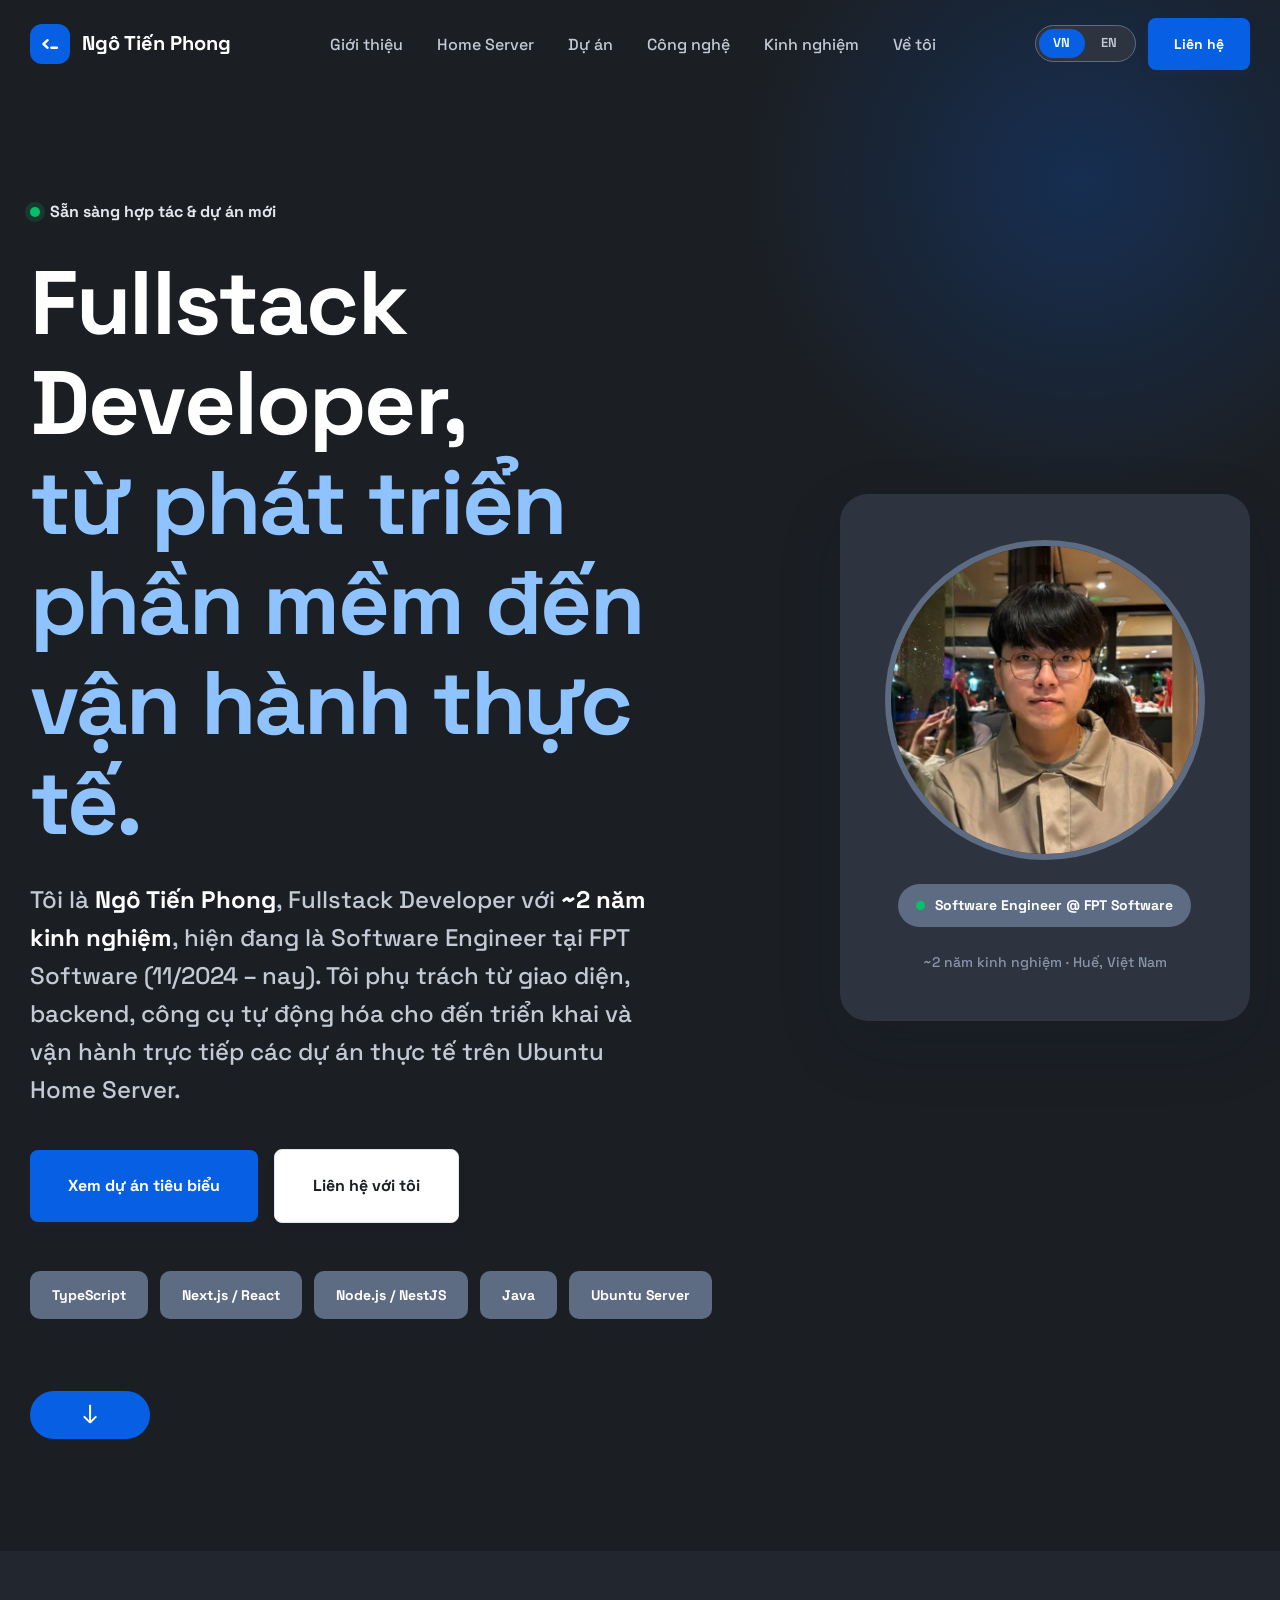
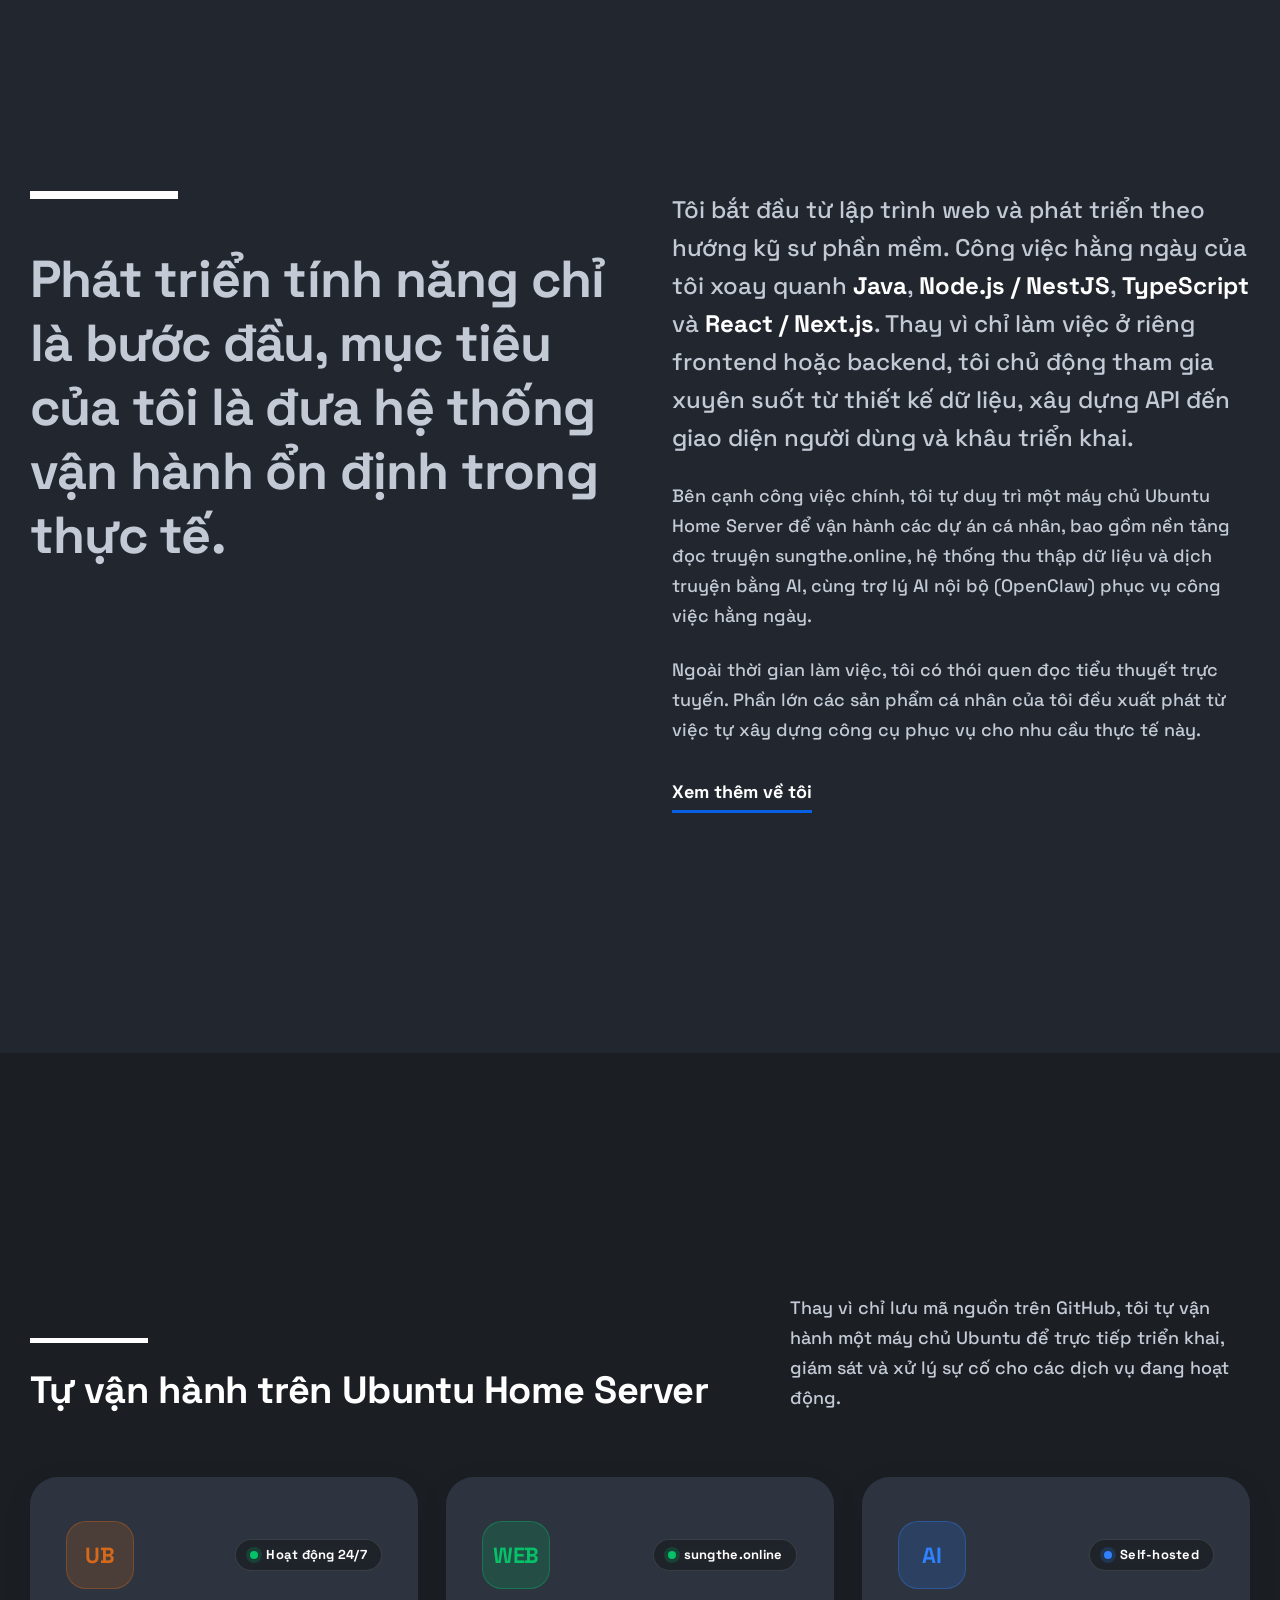
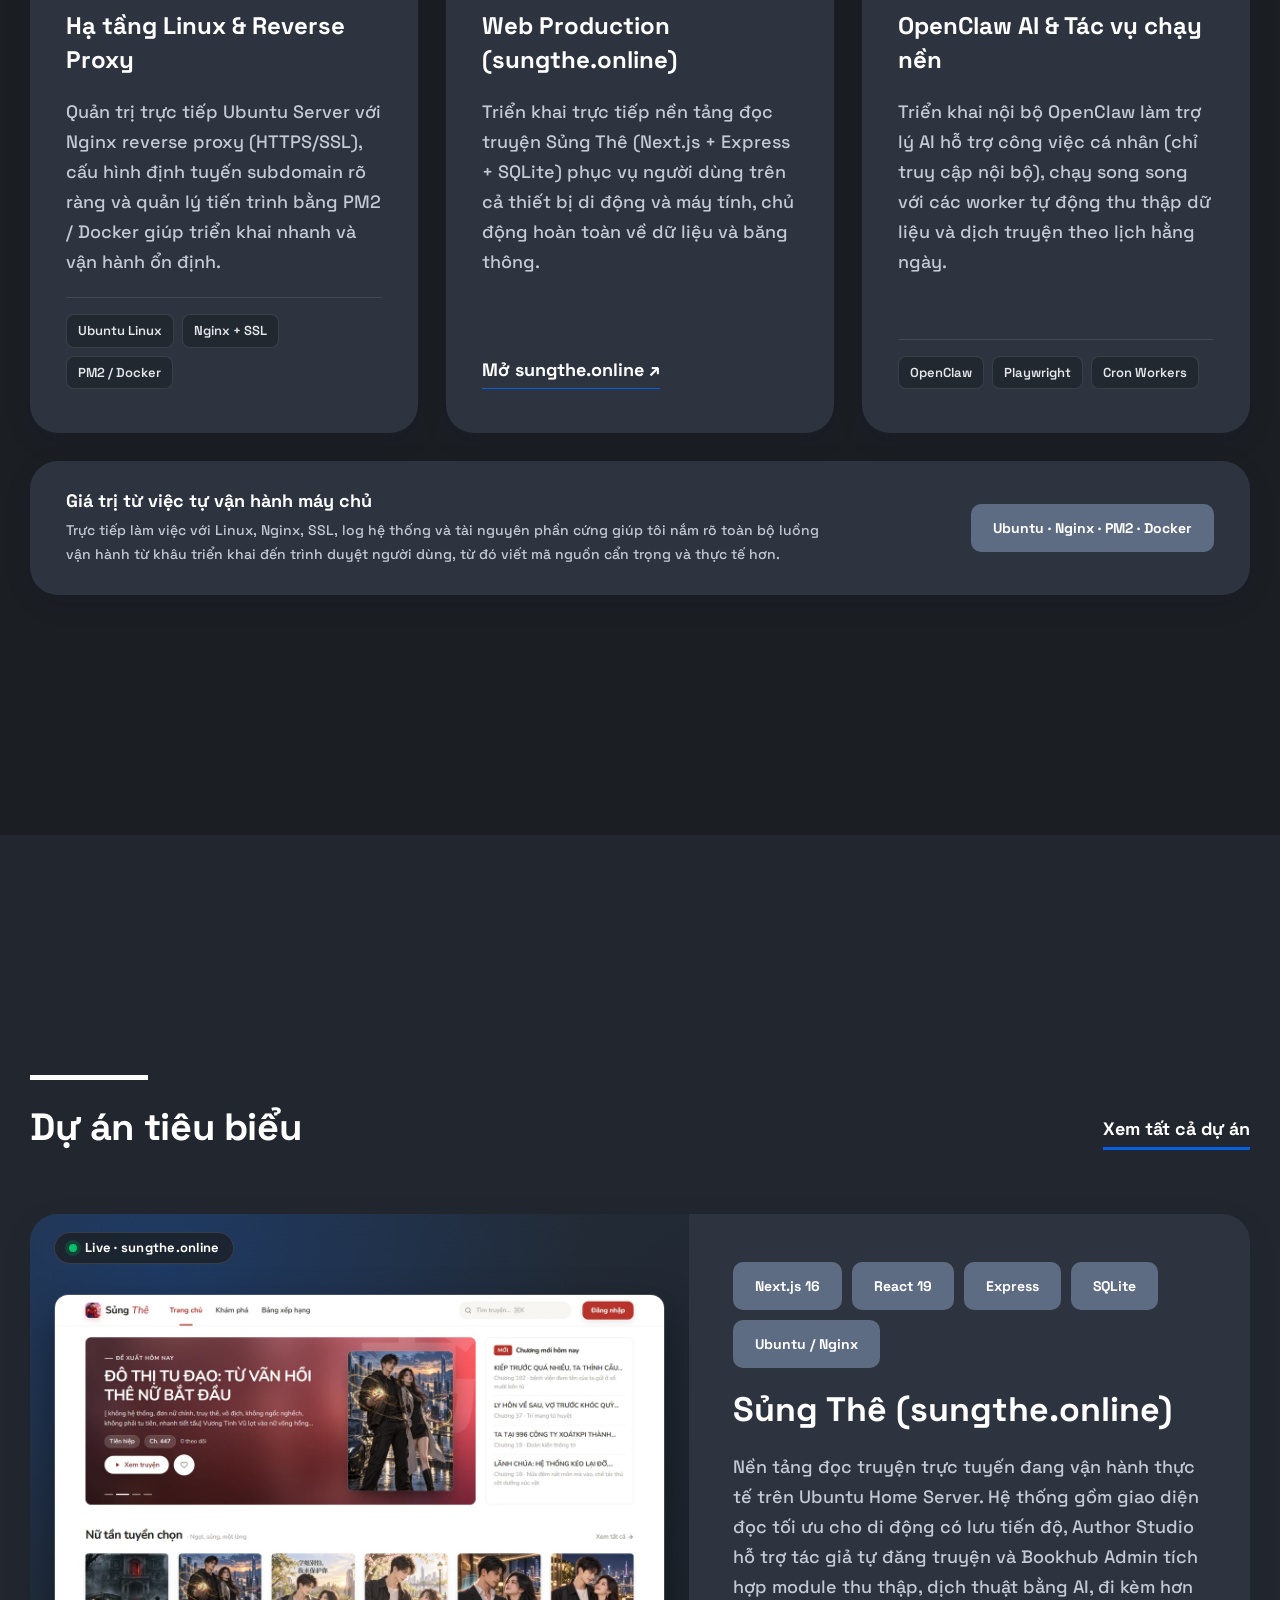
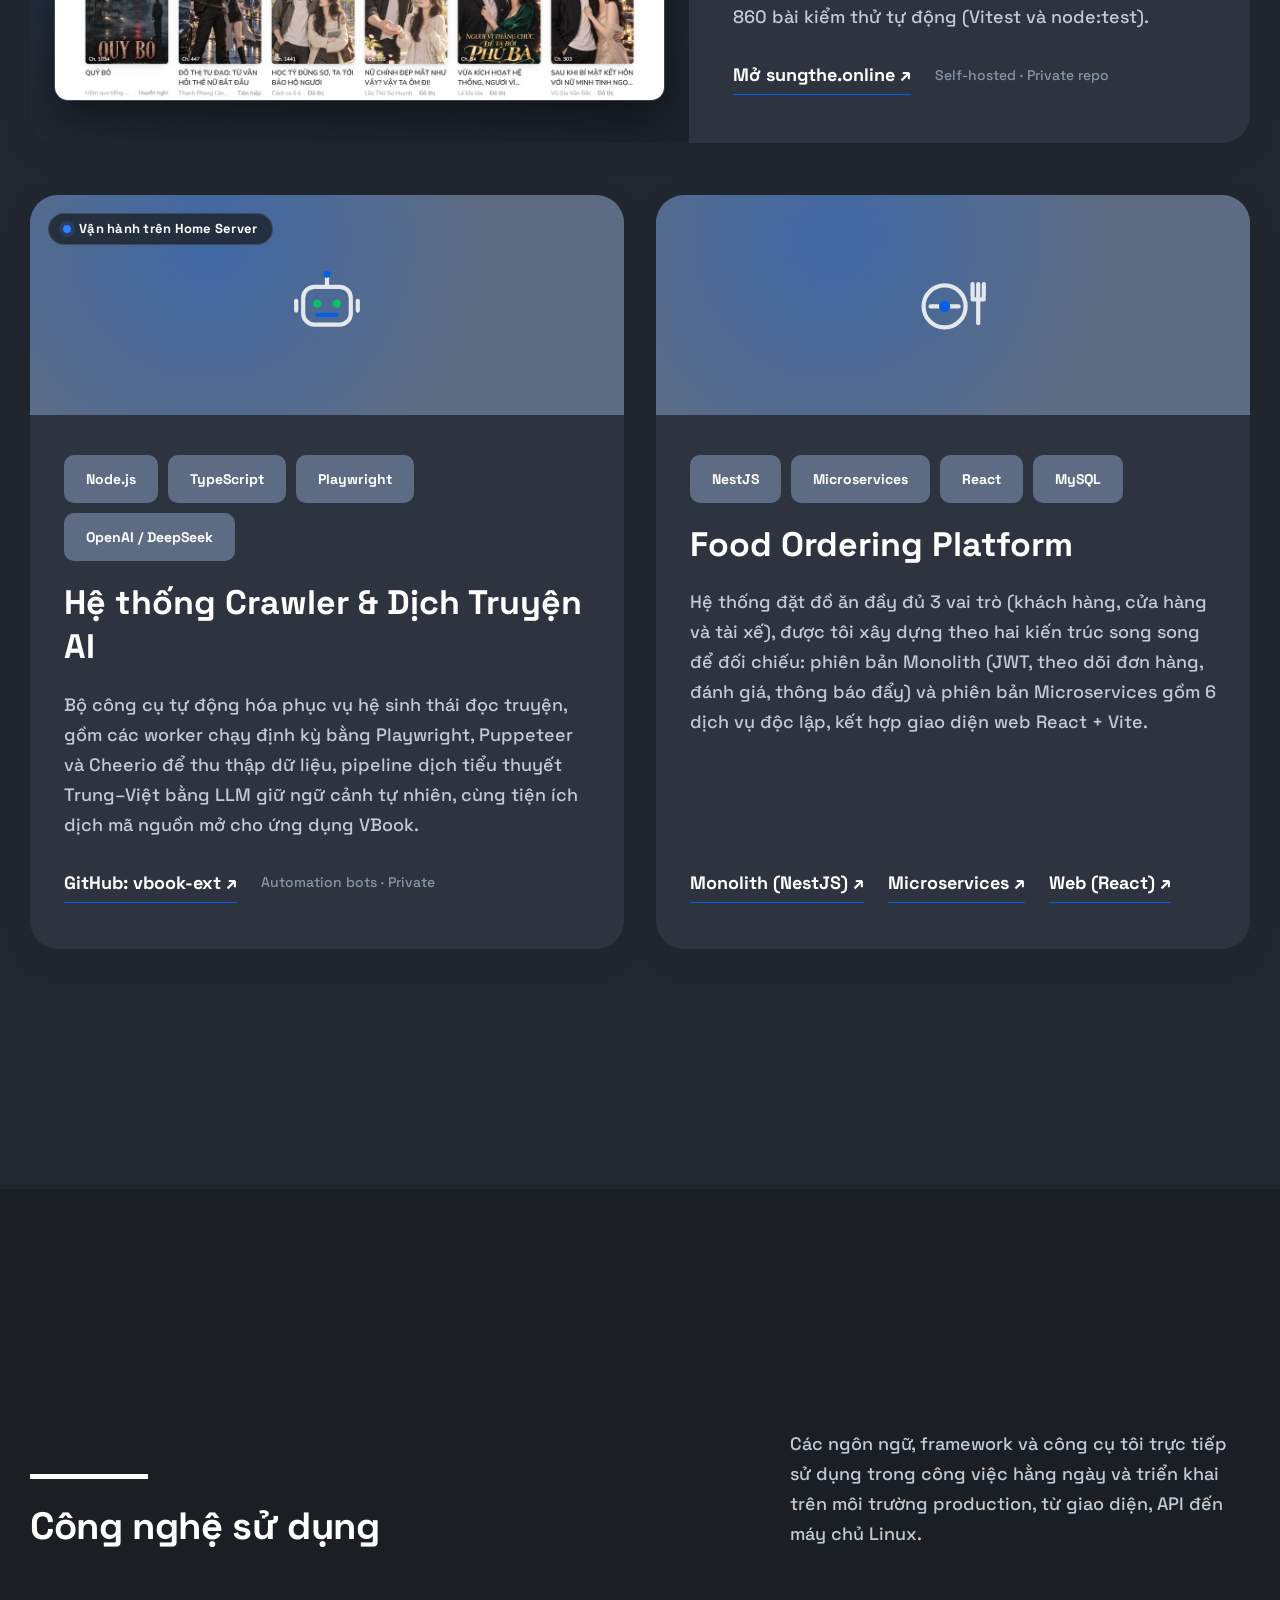
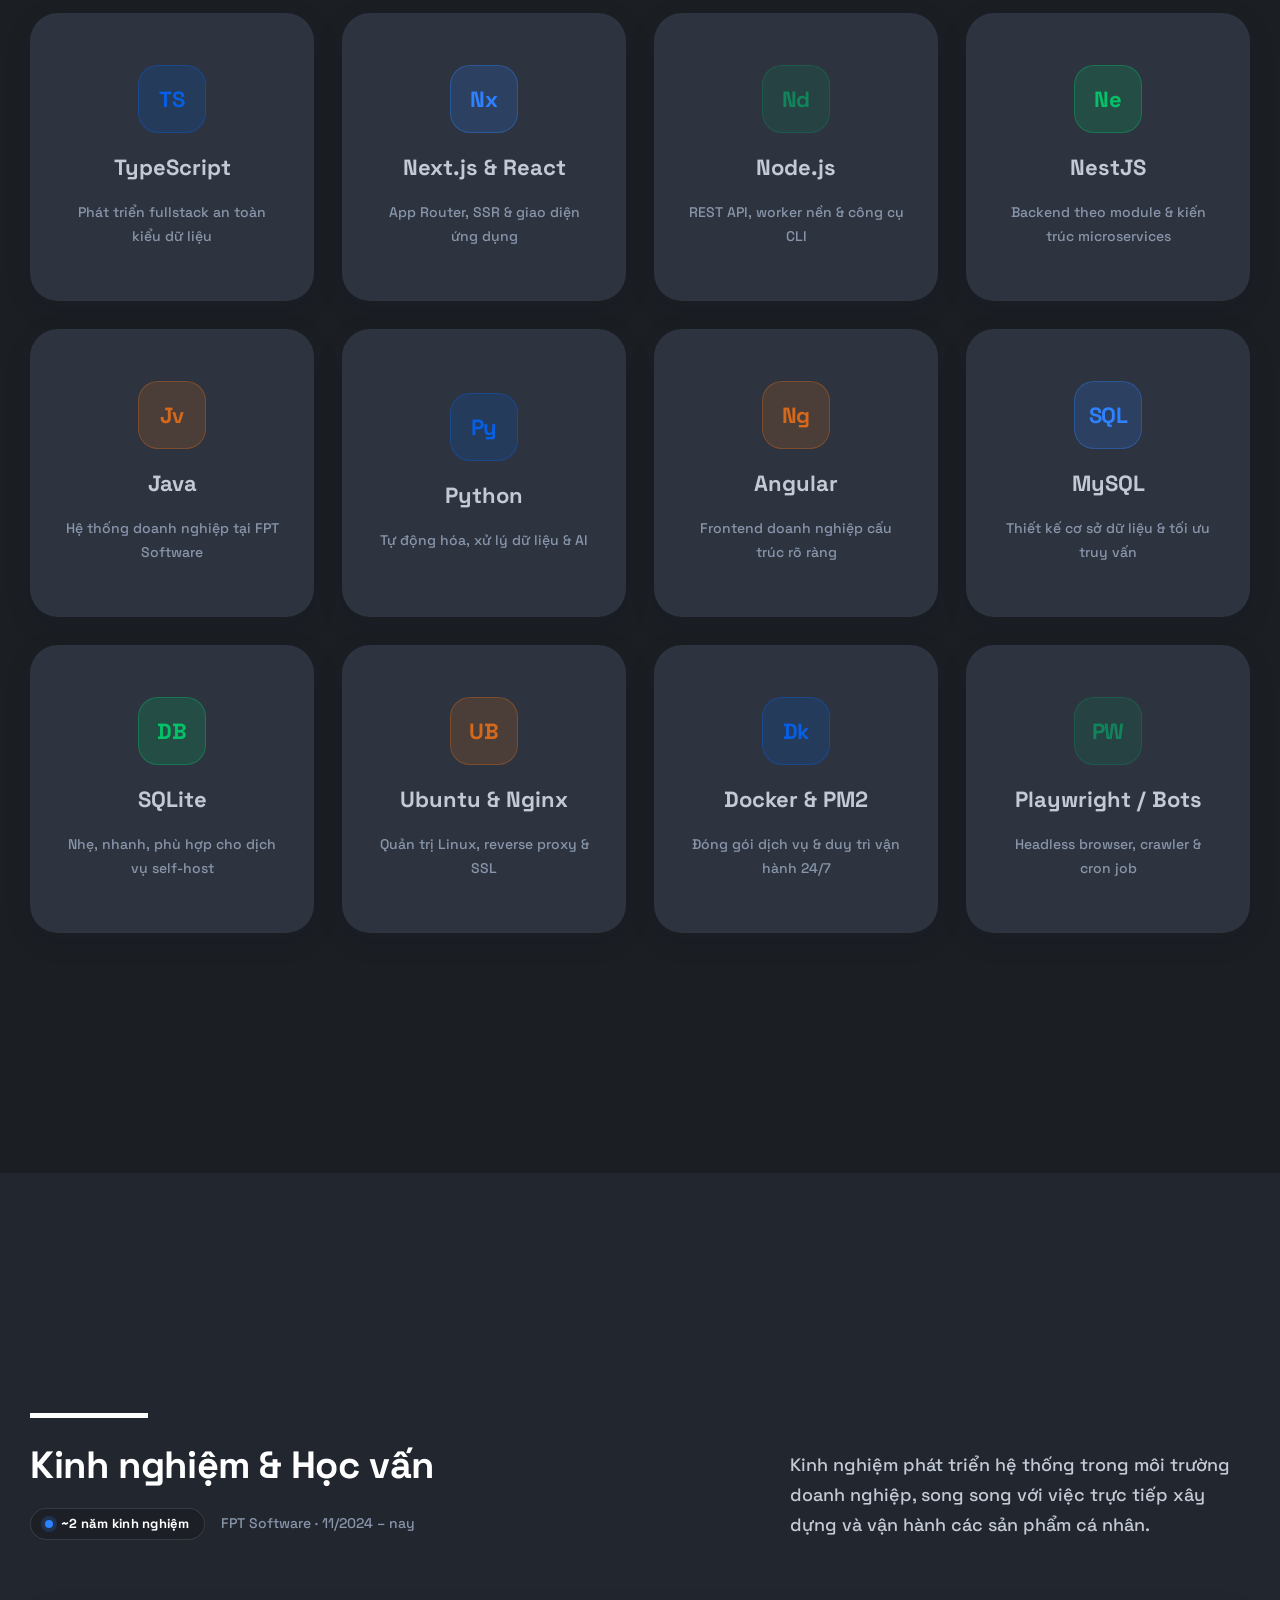
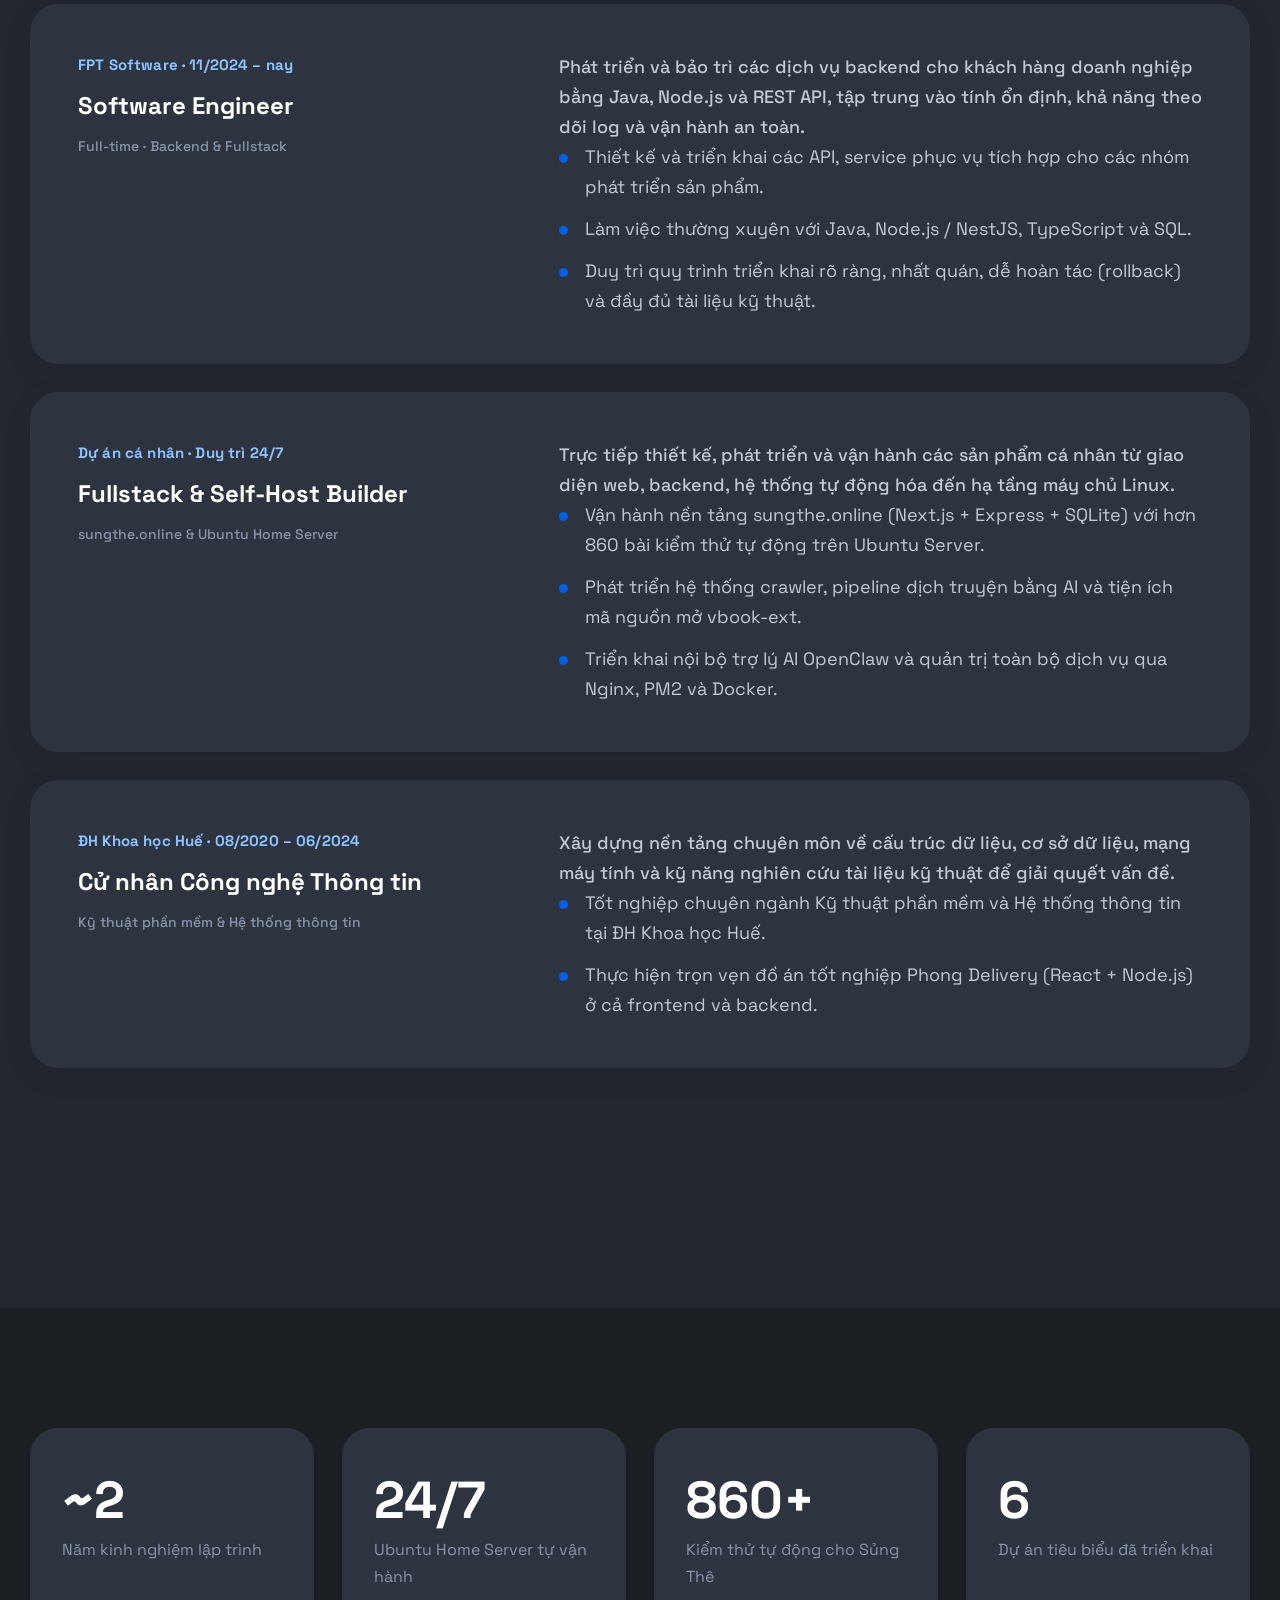
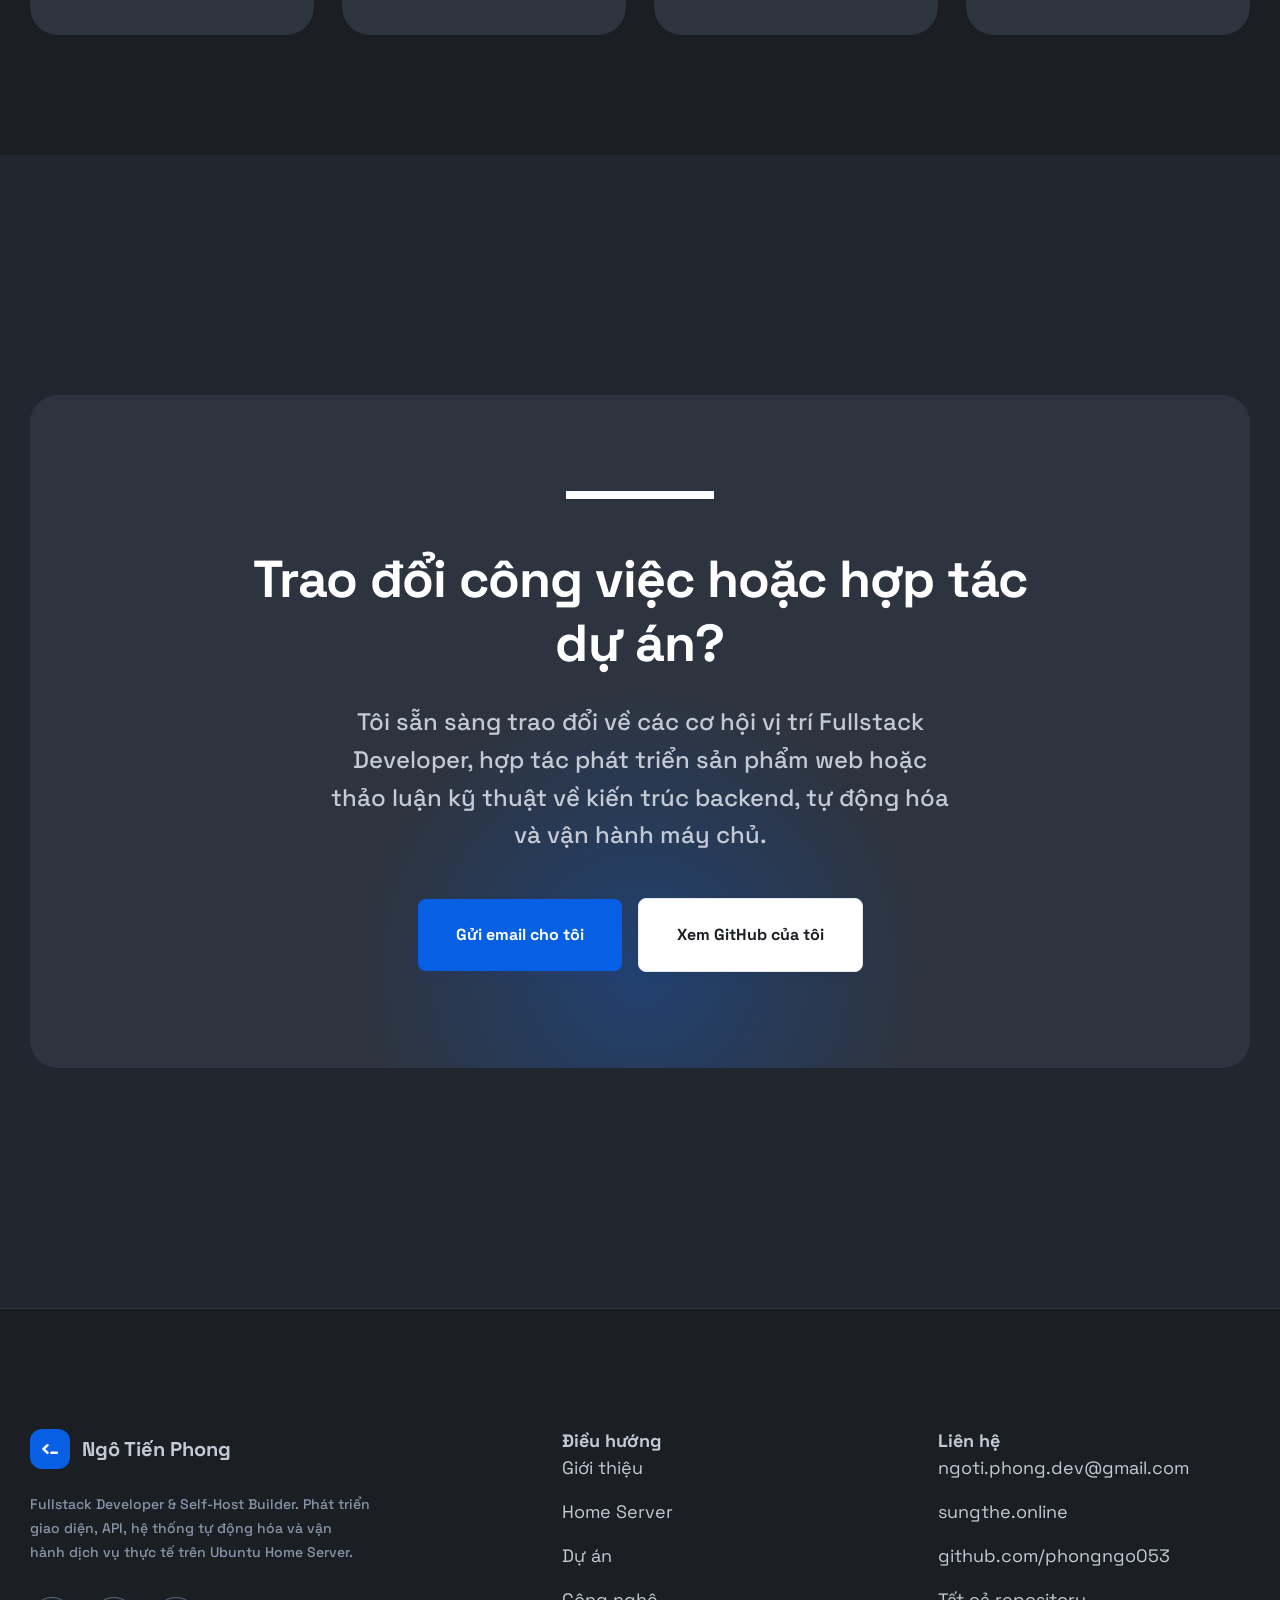
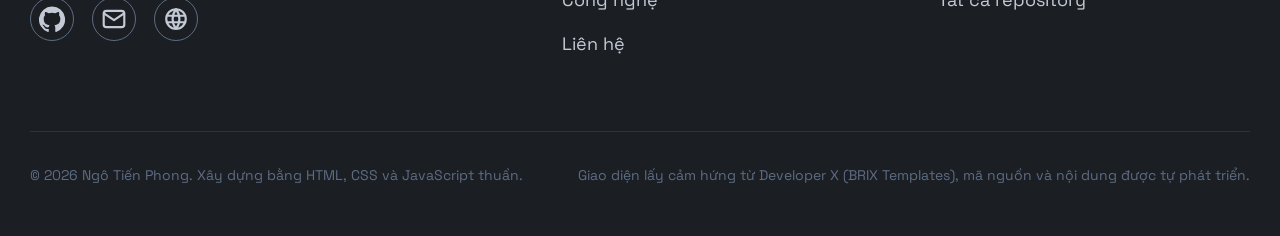
==== commit c94528f3: "Refine portfolio copy, update avatar & project visuals, and add experience badges" ====
--- a/index.html
+++ b/index.html
@@ -4,14 +4,14 @@
   <meta charset="UTF-8">
   <meta name="viewport" content="width=device-width, initial-scale=1.0">
   <title data-i18n="meta.home.title">Ngô Tiến Phong — Fullstack Developer &amp; Self-Host Builder</title>
-  <meta name="description" data-i18n-content="meta.home.description" content="Portfolio của Ngô Tiến Phong — Fullstack Developer tại FPT Software. Xây sản phẩm web trọn gói (Next.js, React, Node.js, NestJS, Java), bot truyện AI và tự vận hành Ubuntu Home Server.">
+  <meta name="description" data-i18n-content="meta.home.description" content="Portfolio của Ngô Tiến Phong — Fullstack Developer (~2 năm kinh nghiệm) tại FPT Software. Phát triển ứng dụng web fullstack (Next.js, React, Node.js, NestJS, Java), hệ thống tự động hóa tích hợp AI và vận hành Ubuntu Home Server.">
   <meta name="author" content="Ngô Tiến Phong">
   <meta name="theme-color" content="#1b1f24">
 
   <meta property="og:type" content="website">
   <meta property="og:title" data-i18n-content="meta.home.ogTitle" content="Ngô Tiến Phong — Fullstack Developer">
-  <meta property="og:description" data-i18n-content="meta.home.ogDescription" content="Fullstack Developer tự code, tự dựng Ubuntu Home Server và vận hành sản phẩm thật ra ngoài.">
-  <meta property="og:image" content="assets/avatar.png">
+  <meta property="og:description" data-i18n-content="meta.home.ogDescription" content="Fullstack Developer phát triển ứng dụng web trọn vẹn và trực tiếp vận hành hệ thống trên Ubuntu Home Server.">
+  <meta property="og:image" content="https://phongngo053.github.io/portfolio/assets/avatar.jpg">
 
   <link rel="icon" type="image/svg+xml" href="assets/favicon.svg">
   <link rel="preconnect" href="https://fonts.googleapis.com">
@@ -60,7 +60,7 @@
           <li><a href="#projects" data-i18n="nav.projects">Dự án</a></li>
           <li><a href="#stack" data-i18n="nav.stack">Công nghệ</a></li>
           <li><a href="#experience" data-i18n="nav.experience">Kinh nghiệm</a></li>
-          <li><a href="about.html" data-i18n="nav.aboutPage">Về mình</a></li>
+          <li><a href="about.html" data-i18n="nav.aboutPage">Về tôi</a></li>
           <li class="nav-lang">
             <div class="lang-switch" role="group" aria-label="Đổi ngôn ngữ" data-i18n-attr="aria-label:nav.langSwitch">
               <button class="lang-option is-active" type="button" data-lang="vi" aria-pressed="true">VN</button>
@@ -93,19 +93,20 @@
             <p class="hero-eyebrow"><span class="dot" aria-hidden="true"></span><span data-i18n="hero.eyebrow">Sẵn sàng hợp tác &amp; dự án mới</span></p>
 
             <h1 class="display-1" data-i18n-html="hero.title">
-              Fullstack developer tự code,<br />
-              <span class="accent">tự dựng server và chạy sản phẩm thật.</span>
+              Fullstack Developer,<br />
+              <span class="accent">từ phát triển phần mềm đến vận hành thực tế.</span>
             </h1>
 
             <p class="hero-lead" data-i18n-html="hero.lead">
-              Mình là <strong class="bold">Ngô Tiến Phong</strong> — Fullstack Developer, hiện là
-              Software Engineer tại FPT Software. Mình làm trọn gói từ giao diện, backend, bot tự
-              động cho tới tự vận hành Ubuntu Home Server ở nhà để đưa các dự án chạy live ra ngoài.
+              Tôi là <strong class="bold">Ngô Tiến Phong</strong>, Fullstack Developer với
+              <strong class="bold">~2 năm kinh nghiệm</strong>, hiện đang là Software Engineer tại FPT
+              Software (11/2024 – nay). Tôi phụ trách từ giao diện, backend, công cụ tự động hóa cho đến
+              triển khai và vận hành trực tiếp các dự án thực tế trên Ubuntu Home Server.
             </p>
 
             <div class="buttons-row">
               <a class="btn btn-primary" href="#projects" data-i18n="hero.viewWork">Xem dự án tiêu biểu</a>
-              <a class="btn btn-secondary" href="#contact" data-i18n="hero.getInTouch">Liên hệ với mình</a>
+              <a class="btn btn-secondary" href="#contact" data-i18n="hero.getInTouch">Liên hệ với tôi</a>
             </div>
 
             <div class="hero-badges">
@@ -119,9 +120,12 @@
 
           <div class="hero-visual">
             <div class="hero-visual-card">
-              <img class="avatar-circle _04" src="assets/avatar.png" width="320" height="320" alt="Ngô Tiến Phong">
+              <picture>
+                <source srcset="assets/avatar.webp" type="image/webp">
+                <img class="avatar-circle _04" src="assets/avatar.jpg" width="320" height="320" fetchpriority="high" alt="Ngô Tiến Phong">
+              </picture>
               <p class="hero-status"><span class="dot" aria-hidden="true"></span><span data-i18n="hero.status">Software Engineer @ FPT Software</span></p>
-              <p class="body-small text-neutral-500" data-i18n="hero.basedIn">Huế, Việt Nam · Tự vận hành Ubuntu Home Server</p>
+              <p class="body-small text-neutral-500" data-i18n="hero.basedIn">~2 năm kinh nghiệm · Huế, Việt Nam</p>
             </div>
           </div>
         </div>
@@ -137,28 +141,28 @@
           <div class="reveal">
             <div class="heading-top-line large" aria-hidden="true"></div>
             <h2 class="display-3" data-i18n="about.heading">
-              Code chạy trên localhost mới chỉ là một nửa — phần thú vị nhất là đưa nó chạy ổn định ngoài đời thật.
+              Phát triển tính năng chỉ là bước đầu, mục tiêu của tôi là đưa hệ thống vận hành ổn định trong thực tế.
             </h2>
           </div>
 
           <div class="about-copy reveal">
             <p class="body-large" data-i18n-html="about.p1">
-              Mình bắt đầu từ việc tự học làm web rồi đi theo con đường kỹ sư phần mềm. Công việc hằng
-              ngày xoay quanh <strong class="bold">Java</strong>, <strong class="bold">Node.js / NestJS</strong>,
-              <strong class="bold">TypeScript</strong> và <strong class="bold">React / Next.js</strong> —
-              nhưng thay vì chỉ dừng ở một lớp backend hay frontend, mình thích nắm trọn từ thiết kế
-              dữ liệu, API cho tới giao diện và khâu triển khai.
+              Tôi bắt đầu từ lập trình web và phát triển theo hướng kỹ sư phần mềm. Công việc hằng ngày
+              của tôi xoay quanh <strong class="bold">Java</strong>, <strong class="bold">Node.js / NestJS</strong>,
+              <strong class="bold">TypeScript</strong> và <strong class="bold">React / Next.js</strong>.
+              Thay vì chỉ làm việc ở riêng frontend hoặc backend, tôi chủ động tham gia xuyên suốt từ thiết
+              kế dữ liệu, xây dựng API đến giao diện người dùng và khâu triển khai.
             </p>
             <p data-i18n="about.p2">
-              Ở nhà mình duy trì một chiếc Ubuntu Home Server để tự host các sản phẩm cá nhân: từ nền
-              tảng đọc truyện sungthe.online, dàn bot tự động crawl và dịch truyện bằng AI, cho tới
-              self-host trợ lý AI (OpenClaw) hỗ trợ công việc hằng ngày.
+              Bên cạnh công việc chính, tôi tự duy trì một máy chủ Ubuntu Home Server để vận hành các dự
+              án cá nhân, bao gồm nền tảng đọc truyện sungthe.online, hệ thống thu thập dữ liệu và dịch
+              truyện bằng AI, cùng trợ lý AI nội bộ (OpenClaw) phục vụ công việc hằng ngày.
             </p>
             <p data-i18n="about.p3">
-              Ngoài giờ code, mình mê đọc truyện chữ — và phần lớn những sản phẩm mình tự xây cũng xuất
-              phát từ chính thói quen đó.
-            </p>
-            <a class="link-underline mt-32" href="about.html" data-i18n="about.more">Đọc thêm về mình</a>
+              Ngoài thời gian làm việc, tôi có thói quen đọc tiểu thuyết trực tuyến. Phần lớn các sản phẩm
+              cá nhân của tôi đều xuất phát từ việc tự xây dựng công cụ phục vụ cho nhu cầu thực tế này.
+            </p>
+            <a class="link-underline mt-32" href="about.html" data-i18n="about.more">Xem thêm về tôi</a>
           </div>
         </div>
       </div>
@@ -173,8 +177,8 @@
             <h2 class="display-4" data-i18n="homelab.heading">Tự vận hành trên Ubuntu Home Server</h2>
           </div>
           <p class="body-default" data-i18n="homelab.intro">
-            Thay vì để repo nằm yên trên GitHub, mình chạy hẳn một máy chủ Ubuntu tại nhà để tự deploy,
-            tự theo dõi và tự xử lý khi hệ thống có chuyện.
+            Thay vì chỉ lưu mã nguồn trên GitHub, tôi tự vận hành một máy chủ Ubuntu để trực tiếp triển
+            khai, giám sát và xử lý sự cố cho các dịch vụ đang hoạt động.
           </p>
         </div>
 
@@ -182,12 +186,13 @@
           <article class="card card-homelab reveal">
             <div class="homelab-head">
               <span class="skill-mark" style="--mark:#d5691b" aria-hidden="true">UB</span>
-              <span class="status-pill"><span class="dot" aria-hidden="true"></span><span data-i18n="homelab.badgeLive">Chạy 24/7</span></span>
+              <span class="status-pill"><span class="dot" aria-hidden="true"></span><span data-i18n="homelab.badgeLive">Hoạt động 24/7</span></span>
             </div>
             <h3 class="h3" data-i18n="homelab.c1Title">Hạ tầng Linux &amp; Reverse Proxy</h3>
             <p class="body-default" data-i18n="homelab.c1Desc">
-              Quản trị trực tiếp Ubuntu Server tại nhà với Nginx reverse proxy (HTTPS/SSL), phân luồng
-              subdomain rõ ràng và quản lý tiến trình bằng PM2 / Docker để deploy gọn, dễ khởi động lại.
+              Quản trị trực tiếp Ubuntu Server với Nginx reverse proxy (HTTPS/SSL), cấu hình định tuyến
+              subdomain rõ ràng và quản lý tiến trình bằng PM2 / Docker giúp triển khai nhanh và vận hành
+              ổn định.
             </p>
             <div class="homelab-specs">
               <span class="homelab-spec">Ubuntu Linux</span>
@@ -203,8 +208,8 @@
             </div>
             <h3 class="h3" data-i18n="homelab.c2Title">Web Production (sungthe.online)</h3>
             <p class="body-default" data-i18n="homelab.c2Desc">
-              Host trực tiếp web đọc truyện chữ Sủng Thê (Next.js + Express + SQLite) phục vụ người đọc
-              thật trên cả mobile lẫn desktop — tự chủ hoàn toàn dữ liệu và băng thông.
+              Triển khai trực tiếp nền tảng đọc truyện Sủng Thê (Next.js + Express + SQLite) phục vụ người
+              dùng trên cả thiết bị di động và máy tính, chủ động hoàn toàn về dữ liệu và băng thông.
             </p>
             <div>
               <a class="link-underline small" href="https://sungthe.online" target="_blank" rel="noopener" data-i18n="homelab.c2Link">Mở sungthe.online ↗</a>
@@ -216,10 +221,10 @@
               <span class="skill-mark" style="--mark:#2e81ff" aria-hidden="true">AI</span>
               <span class="status-pill is-subtle"><span class="dot" aria-hidden="true"></span><span data-i18n="homelab.badgeSelf">Self-hosted</span></span>
             </div>
-            <h3 class="h3" data-i18n="homelab.c3Title">OpenClaw AI &amp; Bot chạy nền</h3>
+            <h3 class="h3" data-i18n="homelab.c3Title">OpenClaw AI &amp; Tác vụ chạy nền</h3>
             <p class="body-default" data-i18n="homelab.c3Desc">
-              Self-host OpenClaw làm trợ lý AI riêng hỗ trợ công việc cá nhân (chạy nội bộ, không mở công
-              khai), song song với các worker tự động crawl và dịch truyện chạy theo lịch hằng ngày.
+              Triển khai nội bộ OpenClaw làm trợ lý AI hỗ trợ công việc cá nhân (chỉ truy cập nội bộ), chạy
+              song song với các worker tự động thu thập dữ liệu và dịch truyện theo lịch hằng ngày.
             </p>
             <div class="homelab-specs">
               <span class="homelab-spec">OpenClaw</span>
@@ -231,10 +236,11 @@
 
         <div class="card homelab-banner reveal">
           <div class="homelab-banner-copy">
-            <h3 class="h5" data-i18n="homelab.bannerTitle">Tại sao lại tự dựng server ở nhà?</h3>
+            <h3 class="h5" data-i18n="homelab.bannerTitle">Giá trị từ việc tự vận hành máy chủ</h3>
             <p class="body-small text-neutral-400" data-i18n="homelab.bannerDesc">
-              Tự chạm vào Linux, Nginx, SSL, log lỗi và tài nguyên thật giúp mình viết code cẩn thận hơn
-              nhiều — hiểu rõ chuyện gì xảy ra từ lúc bấm git push cho tới khi người dùng mở trình duyệt.
+              Trực tiếp làm việc với Linux, Nginx, SSL, log hệ thống và tài nguyên phần cứng giúp tôi nắm rõ
+              toàn bộ luồng vận hành từ khâu triển khai đến trình duyệt người dùng, từ đó viết mã nguồn cẩn
+              trọng và thực tế hơn.
             </p>
           </div>
           <span class="badge badge-primary small" data-i18n="homelab.bannerBadge">Ubuntu · Nginx · PM2 · Docker</span>
@@ -256,9 +262,14 @@
         <div class="projects-grid">
 
           <article class="card card-project card-project-featured reveal">
-            <div class="card-project-visual">
+            <div class="card-project-visual has-screenshot">
               <span class="status-pill"><span class="dot" aria-hidden="true"></span><span data-i18n="projects.liveBadge">Live · sungthe.online</span></span>
-              <img src="assets/projects/sungthe.svg" width="112" height="112" alt="">
+              <a class="card-project-preview-link" href="https://sungthe.online" target="_blank" rel="noopener" aria-label="Mở trang web sungthe.online trong tab mới" data-i18n-attr="aria-label:projects.sungthePreviewLabel">
+                <picture>
+                  <source srcset="assets/projects/sungthe.webp" type="image/webp">
+                  <img src="assets/projects/sungthe.jpg" width="1280" height="850" loading="lazy" decoding="async" alt="Ảnh chụp màn hình trang chủ nền tảng đọc truyện Sủng Thê (sungthe.online)" data-i18n-attr="alt:projects.sungtheAlt">
+                </picture>
+              </a>
             </div>
             <div class="card-project-body">
               <div class="card-project-tags">
@@ -270,9 +281,10 @@
               </div>
               <h3 class="card-project-title">Sủng Thê (sungthe.online)</h3>
               <p class="body-default" data-i18n="projects.sungtheDesc">
-                Nền tảng đọc truyện chữ hoàn chỉnh đang chạy production trên Ubuntu Home Server. Gồm giao
-                diện đọc tối ưu cho mobile có lưu tiến độ, Author Studio cho tác giả tự đăng truyện, và
-                Bookhub Admin tích hợp module crawl &amp; dịch AI — kèm hơn 860 bài test tự động (Vitest và node:test).
+                Nền tảng đọc truyện trực tuyến đang vận hành thực tế trên Ubuntu Home Server. Hệ thống gồm
+                giao diện đọc tối ưu cho di động có lưu tiến độ, Author Studio hỗ trợ tác giả tự đăng truyện
+                và Bookhub Admin tích hợp module thu thập, dịch thuật bằng AI, đi kèm hơn 860 bài kiểm thử
+                tự động (Vitest và node:test).
               </p>
               <div class="card-project-links">
                 <a class="link-underline small" href="https://sungthe.online" target="_blank" rel="noopener" data-i18n="projects.openSungthe">Mở sungthe.online ↗</a>
@@ -283,7 +295,7 @@
 
           <article class="card card-project reveal">
             <div class="card-project-visual">
-              <span class="status-pill is-subtle"><span class="dot" aria-hidden="true"></span><span data-i18n="projects.selfHostedBadge">Chạy trên Home Server</span></span>
+              <span class="status-pill is-subtle"><span class="dot" aria-hidden="true"></span><span data-i18n="projects.selfHostedBadge">Vận hành trên Home Server</span></span>
               <img src="assets/projects/novel-bots.svg" width="84" height="84" alt="">
             </div>
             <div class="card-project-body">
@@ -293,11 +305,11 @@
                 <span class="badge badge-primary small">Playwright</span>
                 <span class="badge badge-primary small">OpenAI / DeepSeek</span>
               </div>
-              <h3 class="card-project-title" data-i18n="projects.botsTitle">Hệ thống Bot &amp; Dịch Truyện AI</h3>
+              <h3 class="card-project-title" data-i18n="projects.botsTitle">Hệ thống Crawler &amp; Dịch Truyện AI</h3>
               <p class="body-default" data-i18n="projects.botsDesc">
-                Bộ công cụ tự động hoá phục vụ hệ sinh thái đọc truyện: bot chạy theo lịch bằng Playwright,
-                Puppeteer &amp; Cheerio để thu thập dữ liệu, pipeline dịch tiểu thuyết Trung–Việt bằng LLM
-                giữ văn phong tự nhiên, cùng extension dịch truyện mã nguồn mở cho app VBook.
+                Bộ công cụ tự động hóa phục vụ hệ sinh thái đọc truyện, gồm các worker chạy định kỳ bằng
+                Playwright, Puppeteer và Cheerio để thu thập dữ liệu, pipeline dịch tiểu thuyết Trung–Việt
+                bằng LLM giữ ngữ cảnh tự nhiên, cùng tiện ích dịch mã nguồn mở cho ứng dụng VBook.
               </p>
               <div class="card-project-links">
                 <a class="link-underline small" href="https://github.com/phongngo053/vbook-ext" target="_blank" rel="noopener" data-i18n="projects.openVbook">GitHub: vbook-ext ↗</a>
@@ -319,9 +331,10 @@
               </div>
               <h3 class="card-project-title" data-i18n="projects.foodTitle">Food Ordering Platform</h3>
               <p class="body-default" data-i18n="projects.foodDesc">
-                Hệ thống đặt đồ ăn trọn vẹn với 3 vai trò khách hàng, cửa hàng và tài xế — được mình dựng
-                qua hai kiến trúc: một bản Monolith chặt chẽ (JWT, theo dõi đơn, đánh giá, push notification)
-                và một bản tách nhỏ thành 6 microservices độc lập, đi kèm giao diện web React + Vite.
+                Hệ thống đặt đồ ăn đầy đủ 3 vai trò (khách hàng, cửa hàng và tài xế), được tôi xây dựng
+                theo hai kiến trúc song song để đối chiếu: phiên bản Monolith (JWT, theo dõi đơn hàng, đánh
+                giá, thông báo đẩy) và phiên bản Microservices gồm 6 dịch vụ độc lập, kết hợp giao diện web
+                React + Vite.
               </p>
               <div class="card-project-links">
                 <a class="link-underline small" href="https://github.com/phongngo053/food-ordering-nestjs" target="_blank" rel="noopener" data-i18n="projects.linkMonolith">Monolith (NestJS) ↗</a>
@@ -341,11 +354,11 @@
         <div class="section-head reveal">
           <div>
             <div class="heading-top-line" aria-hidden="true"></div>
-            <h2 class="display-4" data-i18n="stack.heading">Bộ công nghệ mình dùng hằng ngày</h2>
+            <h2 class="display-4" data-i18n="stack.heading">Công nghệ sử dụng</h2>
           </div>
           <p class="body-default" data-i18n="stack.intro">
-            Công nghệ mới ra liên tục, nhưng đây là những thứ mình thực sự đã đưa lên production — từ giao
-            diện, API cho tới máy chủ Linux.
+            Các ngôn ngữ, framework và công cụ tôi trực tiếp sử dụng trong công việc hằng ngày và triển
+            khai trên môi trường production, từ giao diện, API đến máy chủ Linux.
           </p>
         </div>
 
@@ -353,7 +366,7 @@
           <div class="card card-skills reveal">
             <span class="skill-mark" style="--mark:#075fe4" aria-hidden="true">TS</span>
             <h3 class="h4">TypeScript</h3>
-            <p class="body-small text-neutral-500" data-i18n="stack.ts">Fullstack chặt kiểu, dùng chung contract</p>
+            <p class="body-small text-neutral-500" data-i18n="stack.ts">Phát triển fullstack an toàn kiểu dữ liệu</p>
           </div>
           <div class="card card-skills reveal">
             <span class="skill-mark" style="--mark:#2e81ff" aria-hidden="true">Nx</span>
@@ -368,7 +381,7 @@
           <div class="card card-skills reveal">
             <span class="skill-mark" style="--mark:#05c168" aria-hidden="true">Ne</span>
             <h3 class="h4">NestJS</h3>
-            <p class="body-small text-neutral-500" data-i18n="stack.nest">Backend chia module, kiến trúc microservices</p>
+            <p class="body-small text-neutral-500" data-i18n="stack.nest">Backend theo module &amp; kiến trúc microservices</p>
           </div>
           <div class="card card-skills reveal">
             <span class="skill-mark" style="--mark:#d5691b" aria-hidden="true">Jv</span>
@@ -378,22 +391,22 @@
           <div class="card card-skills reveal">
             <span class="skill-mark" style="--mark:#075fe4" aria-hidden="true">Py</span>
             <h3 class="h4">Python</h3>
-            <p class="body-small text-neutral-500" data-i18n="stack.python">Tự động hoá, xử lý dữ liệu &amp; AI</p>
+            <p class="body-small text-neutral-500" data-i18n="stack.python">Tự động hóa, xử lý dữ liệu &amp; AI</p>
           </div>
           <div class="card card-skills reveal">
             <span class="skill-mark" style="--mark:#d5691b" aria-hidden="true">Ng</span>
             <h3 class="h4">Angular</h3>
-            <p class="body-small text-neutral-500" data-i18n="stack.angular">Front end doanh nghiệp có cấu trúc rõ</p>
+            <p class="body-small text-neutral-500" data-i18n="stack.angular">Frontend doanh nghiệp cấu trúc rõ ràng</p>
           </div>
           <div class="card card-skills reveal">
             <span class="skill-mark" style="--mark:#2e81ff" aria-hidden="true">SQL</span>
             <h3 class="h4">MySQL</h3>
-            <p class="body-small text-neutral-500" data-i18n="stack.mysql">Thiết kế lược đồ &amp; tối ưu truy vấn</p>
+            <p class="body-small text-neutral-500" data-i18n="stack.mysql">Thiết kế cơ sở dữ liệu &amp; tối ưu truy vấn</p>
           </div>
           <div class="card card-skills reveal">
             <span class="skill-mark" style="--mark:#05c168" aria-hidden="true">DB</span>
             <h3 class="h4">SQLite</h3>
-            <p class="body-small text-neutral-500" data-i18n="stack.sqlite">Nhẹ, nhanh, chuẩn cho sản phẩm self-host</p>
+            <p class="body-small text-neutral-500" data-i18n="stack.sqlite">Nhẹ, nhanh, phù hợp cho dịch vụ self-host</p>
           </div>
           <div class="card card-skills reveal">
             <span class="skill-mark" style="--mark:#d5691b" aria-hidden="true">UB</span>
@@ -403,7 +416,7 @@
           <div class="card card-skills reveal">
             <span class="skill-mark" style="--mark:#075fe4" aria-hidden="true">Dk</span>
             <h3 class="h4">Docker &amp; PM2</h3>
-            <p class="body-small text-neutral-500" data-i18n="stack.docker">Đóng gói dịch vụ &amp; giữ process chạy 24/7</p>
+            <p class="body-small text-neutral-500" data-i18n="stack.docker">Đóng gói dịch vụ &amp; duy trì vận hành 24/7</p>
           </div>
           <div class="card card-skills reveal">
             <span class="skill-mark" style="--mark:#11845b" aria-hidden="true">PW</span>
@@ -420,67 +433,71 @@
         <div class="section-head reveal">
           <div>
             <div class="heading-top-line" aria-hidden="true"></div>
-            <h2 class="display-4" data-i18n="exp.heading">Hành trình &amp; Kinh nghiệm</h2>
+            <h2 class="display-4" data-i18n="exp.heading">Kinh nghiệm &amp; Học vấn</h2>
+            <p class="exp-yoe-line">
+              <span class="status-pill is-subtle"><span class="dot" aria-hidden="true"></span><span data-i18n="exp.yoeBadge">~2 năm kinh nghiệm</span></span>
+              <span class="body-small text-neutral-500" data-i18n="exp.yoeDetail">FPT Software · 11/2024 – nay</span>
+            </p>
           </div>
           <p class="body-default" data-i18n="exp.intro">
-            Làm việc nghiêm túc trong môi trường doanh nghiệp, đồng thời liên tục tự build và vận hành
-            sản phẩm cá nhân.
+            Kinh nghiệm phát triển hệ thống trong môi trường doanh nghiệp, song song với việc trực tiếp xây
+            dựng và vận hành các sản phẩm cá nhân.
           </p>
         </div>
 
         <div class="experience-list">
           <div class="card card-experience reveal">
             <div class="experience-role">
-              <span class="period" data-i18n="exp.period.current">Hiện tại</span>
+              <span class="period" data-i18n="exp.period.current">FPT Software · 11/2024 – nay</span>
               <h3 class="h3" data-i18n="exp.role1">Software Engineer</h3>
-              <p class="body-small text-neutral-500">FPT Software</p>
+              <p class="body-small text-neutral-500" data-i18n="exp.role1.tag">Full-time · Backend &amp; Fullstack</p>
             </div>
             <div>
               <p data-i18n="exp.role1.desc">
-                Phát triển và duy trì các dịch vụ backend cho khách hàng doanh nghiệp — chủ yếu xoay quanh
-                Java, Node.js và REST API, chú trọng độ ổn định, khả năng theo dõi log và vận hành an toàn.
+                Phát triển và bảo trì các dịch vụ backend cho khách hàng doanh nghiệp bằng Java, Node.js và
+                REST API, tập trung vào tính ổn định, khả năng theo dõi log và vận hành an toàn.
               </p>
               <ul>
-                <li data-i18n="exp.role1.li1">Thiết kế và triển khai API, service để các team sản phẩm phía trước tích hợp thuận tiện.</li>
+                <li data-i18n="exp.role1.li1">Thiết kế và triển khai các API, service phục vụ tích hợp cho các nhóm phát triển sản phẩm.</li>
                 <li data-i18n="exp.role1.li2">Làm việc thường xuyên với Java, Node.js / NestJS, TypeScript và SQL.</li>
-                <li data-i18n="exp.role1.li3">Ưu tiên quy trình deploy rõ ràng: dễ lặp lại, dễ rollback và có tài liệu đầy đủ.</li>
+                <li data-i18n="exp.role1.li3">Duy trì quy trình triển khai rõ ràng, nhất quán, dễ hoàn tác (rollback) và đầy đủ tài liệu kỹ thuật.</li>
               </ul>
             </div>
           </div>
 
           <div class="card card-experience reveal">
             <div class="experience-role">
-              <span class="period" data-i18n="exp.period.ongoing">Duy trì 24/7</span>
+              <span class="period" data-i18n="exp.period.ongoing">Dự án cá nhân · Duy trì 24/7</span>
               <h3 class="h3" data-i18n="exp.role2">Fullstack &amp; Self-Host Builder</h3>
-              <p class="body-small text-neutral-500" data-i18n="exp.role2.tag">Dự án cá nhân &amp; Ubuntu Home Server</p>
+              <p class="body-small text-neutral-500" data-i18n="exp.role2.tag">sungthe.online &amp; Ubuntu Home Server</p>
             </div>
             <div>
               <p data-i18n="exp.role2.desc">
-                Tự xây dựng và vận hành trọn vẹn các sản phẩm phục vụ nhu cầu thật của bản thân — từ giao
-                diện web, backend, bot tự động cho tới hạ tầng máy chủ Linux đặt tại nhà.
+                Trực tiếp thiết kế, phát triển và vận hành các sản phẩm cá nhân từ giao diện web, backend,
+                hệ thống tự động hóa đến hạ tầng máy chủ Linux.
               </p>
               <ul>
-                <li data-i18n="exp.role2.li1">Vận hành sungthe.online (Next.js + Express + SQLite) với hơn 860 automated tests trên Ubuntu Server.</li>
-                <li data-i18n="exp.role2.li2">Phát triển dàn bot crawl, pipeline dịch truyện AI và extension mã nguồn mở vbook-ext.</li>
-                <li data-i18n="exp.role2.li3">Self-host OpenClaw làm trợ lý AI riêng và quản lý toàn bộ dịch vụ qua Nginx + PM2 / Docker.</li>
+                <li data-i18n="exp.role2.li1">Vận hành nền tảng sungthe.online (Next.js + Express + SQLite) với hơn 860 bài kiểm thử tự động trên Ubuntu Server.</li>
+                <li data-i18n="exp.role2.li2">Phát triển hệ thống crawler, pipeline dịch truyện bằng AI và tiện ích mã nguồn mở vbook-ext.</li>
+                <li data-i18n="exp.role2.li3">Triển khai nội bộ trợ lý AI OpenClaw và quản trị toàn bộ dịch vụ qua Nginx, PM2 và Docker.</li>
               </ul>
             </div>
           </div>
 
           <div class="card card-experience reveal">
             <div class="experience-role">
-              <span class="period" data-i18n="exp.period.alumni">Tốt nghiệp</span>
+              <span class="period" data-i18n="exp.period.alumni">ĐH Khoa học Huế · 08/2020 – 06/2024</span>
               <h3 class="h3" data-i18n="exp.role3">Cử nhân Công nghệ Thông tin</h3>
-              <p class="body-small text-neutral-500">Hue University of Science</p>
+              <p class="body-small text-neutral-500" data-i18n="exp.role3.tag">Kỹ thuật phần mềm &amp; Hệ thống thông tin</p>
             </div>
             <div>
               <p data-i18n="exp.role3.desc">
-                Nơi đặt nền móng về cấu trúc dữ liệu, cơ sở dữ liệu, mạng máy tính — và thói quen tự đọc
-                tài liệu gốc để giải quyết vấn đề tận gốc.
+                Xây dựng nền tảng chuyên môn về cấu trúc dữ liệu, cơ sở dữ liệu, mạng máy tính và kỹ năng
+                nghiên cứu tài liệu kỹ thuật để giải quyết vấn đề.
               </p>
               <ul>
                 <li data-i18n="exp.role3.li1">Tốt nghiệp chuyên ngành Kỹ thuật phần mềm và Hệ thống thông tin tại ĐH Khoa học Huế.</li>
-                <li data-i18n="exp.role3.li2">Thực hiện đồ án tốt nghiệp Phong Delivery (React + Node.js) từ đầu đến cuối.</li>
+                <li data-i18n="exp.role3.li2">Thực hiện trọn vẹn đồ án tốt nghiệp Phong Delivery (React + Node.js) ở cả frontend và backend.</li>
               </ul>
             </div>
           </div>
@@ -492,21 +509,21 @@
     <section class="section section-tight">
       <div class="container">
         <div class="stats-grid">
+          <div class="stat reveal">
+            <span class="stat-value">~2</span>
+            <span class="stat-label" data-i18n="stats.yoe">Năm kinh nghiệm lập trình</span>
+          </div>
           <div class="stat reveal">
             <span class="stat-value">24/7</span>
             <span class="stat-label" data-i18n="stats.server">Ubuntu Home Server tự vận hành</span>
           </div>
           <div class="stat reveal">
             <span class="stat-value">860+</span>
-            <span class="stat-label" data-i18n="stats.tests">Automated tests cho Sủng Thê</span>
+            <span class="stat-label" data-i18n="stats.tests">Kiểm thử tự động cho Sủng Thê</span>
           </div>
           <div class="stat reveal">
             <span class="stat-value">6</span>
-            <span class="stat-label" data-i18n="stats.projects">Dự án cốt lõi đang show</span>
-          </div>
-          <div class="stat reveal">
-            <span class="stat-value">∞</span>
-            <span class="stat-label" data-i18n="stats.novels">Truyện chữ trong danh sách đọc</span>
+            <span class="stat-label" data-i18n="stats.projects">Dự án tiêu biểu đã triển khai</span>
           </div>
         </div>
       </div>
@@ -517,14 +534,14 @@
       <div class="container">
         <div class="cta reveal">
           <div class="heading-top-line large" style="margin-left:auto;margin-right:auto" aria-hidden="true"></div>
-          <h2 class="display-3" data-i18n="cta.heading">Có dự án hay muốn trao đổi kỹ thuật?</h2>
+          <h2 class="display-3" data-i18n="cta.heading">Trao đổi công việc hoặc hợp tác dự án?</h2>
           <p class="body-large" data-i18n="cta.body">
-            Mình luôn mở lòng với các cơ hội Fullstack Developer, hợp tác làm sản phẩm web, hoặc đơn giản
-            là trao đổi về kiến trúc backend, tự dựng server và làm bot.
+            Tôi sẵn sàng trao đổi về các cơ hội vị trí Fullstack Developer, hợp tác phát triển sản phẩm
+            web hoặc thảo luận kỹ thuật về kiến trúc backend, tự động hóa và vận hành máy chủ.
           </p>
           <div class="buttons-row">
-            <a class="btn btn-primary" href="mailto:ngoti.phong.dev@gmail.com" data-i18n="cta.email">Gửi email cho mình</a>
-            <a class="btn btn-secondary" href="https://github.com/phongngo053" target="_blank" rel="noopener" data-i18n="cta.github">Xem GitHub của mình</a>
+            <a class="btn btn-primary" href="mailto:ngoti.phong.dev@gmail.com" data-i18n="cta.email">Gửi email cho tôi</a>
+            <a class="btn btn-secondary" href="https://github.com/phongngo053" target="_blank" rel="noopener" data-i18n="cta.github">Xem GitHub của tôi</a>
           </div>
         </div>
       </div>
@@ -547,8 +564,8 @@
             <span>Ngô Tiến Phong</span>
           </a>
           <p class="body-small text-neutral-500 mt-24" style="max-width:340px" data-i18n="footer.tagline">
-            Fullstack Developer &amp; Self-Host Builder. Tự viết giao diện, API, bot tự động và vận hành
-            sản phẩm thật trên Ubuntu Home Server.
+            Fullstack Developer &amp; Self-Host Builder. Phát triển giao diện, API, hệ thống tự động hóa và
+            vận hành dịch vụ thực tế trên Ubuntu Home Server.
           </p>
           <div class="social-row mt-32">
             <a href="https://github.com/phongngo053" target="_blank" rel="noopener" aria-label="GitHub">
@@ -595,8 +612,8 @@
       </div>
 
       <div class="footer-bottom">
-        <span>© <span data-year>2026</span> Ngô Tiến Phong. <span data-i18n="footer.built">Viết thuần HTML, CSS, JS — không framework.</span></span>
-        <span data-i18n="footer.design">Thiết kế lấy cảm hứng từ Developer X (BRIX Templates) — mã nguồn và nội dung tự viết hoàn toàn.</span>
+        <span>© <span data-year>2026</span> Ngô Tiến Phong. <span data-i18n="footer.built">Xây dựng bằng HTML, CSS và JavaScript thuần.</span></span>
+        <span data-i18n="footer.design">Giao diện lấy cảm hứng từ Developer X (BRIX Templates), mã nguồn và nội dung được tự phát triển.</span>
       </div>
     </div>
   </footer>
--- a/css/main.css
+++ b/css/main.css
@@ -539,9 +539,50 @@
   flex: 1;
 }
 
+.card-project-visual.has-screenshot {
+  display: block;
+  background-color: var(--neutral--800);
+}
+
+.card-project-visual.has-screenshot::after {
+  background: linear-gradient(
+    to top,
+    rgba(27, 31, 36, 0.62) 0%,
+    rgba(27, 31, 36, 0.14) 32%,
+    transparent 58%
+  );
+  pointer-events: none;
+  z-index: 1;
+}
+
+.card-project-preview-link,
+.card-project-visual.has-screenshot picture {
+  display: block;
+  width: 100%;
+  height: 100%;
+}
+
+.card-project-visual.has-screenshot img {
+  width: 100%;
+  height: 100%;
+  object-fit: cover;
+  object-position: top center;
+  display: block;
+  z-index: 0;
+  transition: transform 0.5s cubic-bezier(0.22, 1, 0.36, 1);
+}
+
+.card-project:hover .card-project-visual.has-screenshot img {
+  transform: scale(1.03);
+}
+
 .card-project-featured {
   grid-column: 1 / -1;
-  container-type: inline-size;
+}
+
+.card-project-featured > .card-project-visual.has-screenshot {
+  height: auto;
+  aspect-ratio: 1280 / 850;
 }
 
 .card-project-featured:hover {
@@ -555,14 +596,55 @@
     align-items: stretch;
   }
 
+  .card-project-featured:has(> .card-project-visual.has-screenshot) {
+    grid-template-columns: minmax(0, 1.08fr) minmax(0, 0.92fr);
+  }
+
   .card-project-featured > .card-project-visual {
     height: auto;
     min-height: 300px;
   }
 
+  .card-project-featured > .card-project-visual.has-screenshot {
+    aspect-ratio: auto;
+    min-height: 360px;
+    padding: 62px 24px 24px;
+    display: flex;
+    align-items: center;
+    justify-content: center;
+    background: linear-gradient(145deg, #27303d 0%, #1c222b 100%);
+  }
+
+  .card-project-featured > .card-project-visual.has-screenshot::after {
+    background: radial-gradient(circle at 20% 10%, rgba(7, 95, 228, 0.24), transparent 60%);
+  }
+
+  .card-project-featured > .card-project-visual.has-screenshot .status-pill {
+    top: 18px;
+    bottom: auto;
+    left: 24px;
+  }
+
+  .card-project-featured > .card-project-visual.has-screenshot .card-project-preview-link {
+    width: 100%;
+    height: auto;
+    border-radius: 14px;
+    overflow: hidden;
+    border: 1px solid rgba(255, 255, 255, 0.14);
+    box-shadow: 0 20px 44px rgba(0, 0, 0, 0.42);
+    position: relative;
+    z-index: 2;
+  }
+
   .card-project-featured > .card-project-visual img {
     width: 112px;
     height: 112px;
+  }
+
+  .card-project-featured > .card-project-visual.has-screenshot img {
+    width: 100%;
+    height: auto;
+    aspect-ratio: 1280 / 850;
   }
 
   .card-project-featured > .card-project-body {
@@ -606,6 +688,13 @@
   top: 18px;
   left: 18px;
   z-index: 2;
+}
+
+.card-project-visual.has-screenshot .status-pill {
+  top: auto;
+  bottom: 16px;
+  left: 16px;
+  pointer-events: none;
 }
 
 .card-project-links {
@@ -1184,6 +1273,7 @@
   display: grid;
   grid-template-columns: repeat(2, minmax(0, 1fr));
   gap: 52px 32px;
+  container-type: inline-size;
 }
 
 .projects-grid.gap-28 {
@@ -1255,18 +1345,29 @@
   background: var(--accent--primary-1);
 }
 
+.exp-yoe-line {
+  display: flex;
+  align-items: center;
+  flex-wrap: wrap;
+  gap: 10px 16px;
+  margin-top: 20px;
+}
+
 .experience-role {
   display: flex;
   flex-direction: column;
-  gap: 14px;
+  gap: 12px;
+}
+
+.experience-role h3 {
+  color: var(--neutral--100);
 }
 
 .experience-role .period {
-  font-size: 14px;
+  font-size: 15px;
   font-weight: 700;
-  letter-spacing: 0.06em;
-  text-transform: uppercase;
-  color: var(--neutral--500);
+  letter-spacing: 0.01em;
+  color: var(--accent--primary-3);
 }
 
 /* Numbers strip ------------------------------------------------------------ */
@@ -1449,11 +1550,11 @@
 }
 
 .timeline-item .period {
-  font-size: 14px;
+  display: inline-block;
+  font-size: 15px;
   font-weight: 700;
-  letter-spacing: 0.06em;
-  text-transform: uppercase;
-  color: var(--neutral--500);
+  letter-spacing: 0.01em;
+  color: var(--accent--primary-3);
   margin-bottom: 8px;
 }
 
@@ -1597,6 +1698,7 @@
   html { scroll-behavior: auto; }
   .reveal { opacity: 1; transform: none; transition: none; }
   .card-project:hover,
+  .card-project:hover .card-project-visual.has-screenshot img,
   .card-project-featured:hover,
   .card-homelab:hover,
   .card-skills:hover,
@@ -1637,6 +1739,7 @@
   .homelab-grid { grid-template-columns: minmax(0, 1fr); }
   .card-experience { grid-template-columns: minmax(0, 1fr); }
   .projects-grid { grid-template-columns: minmax(0, 1fr); }
+  .card-project-visual.has-screenshot { height: auto; aspect-ratio: 1280 / 850; }
   .stack-grid,
   .stats-grid { grid-template-columns: repeat(2, minmax(0, 1fr)); }
   .footer-grid { grid-template-columns: minmax(0, 1fr) minmax(0, 1fr); gap: 48px; }
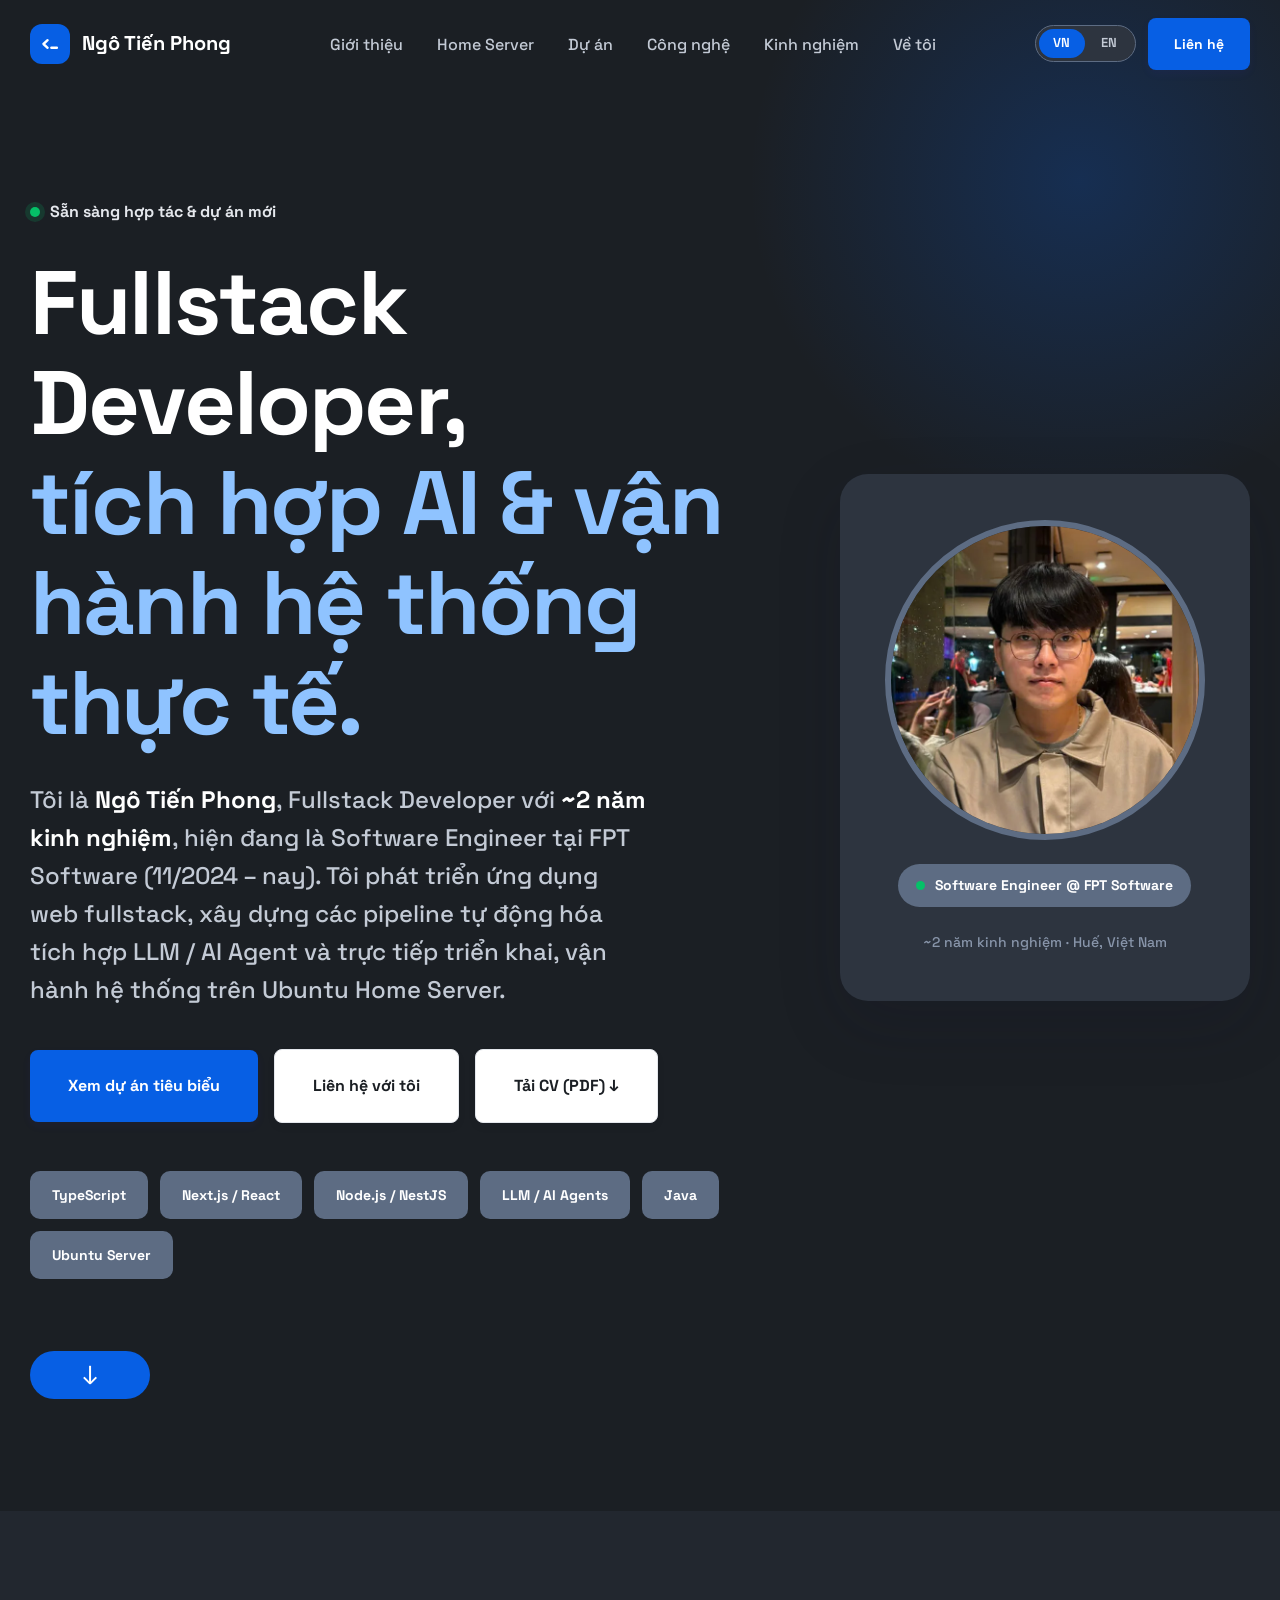
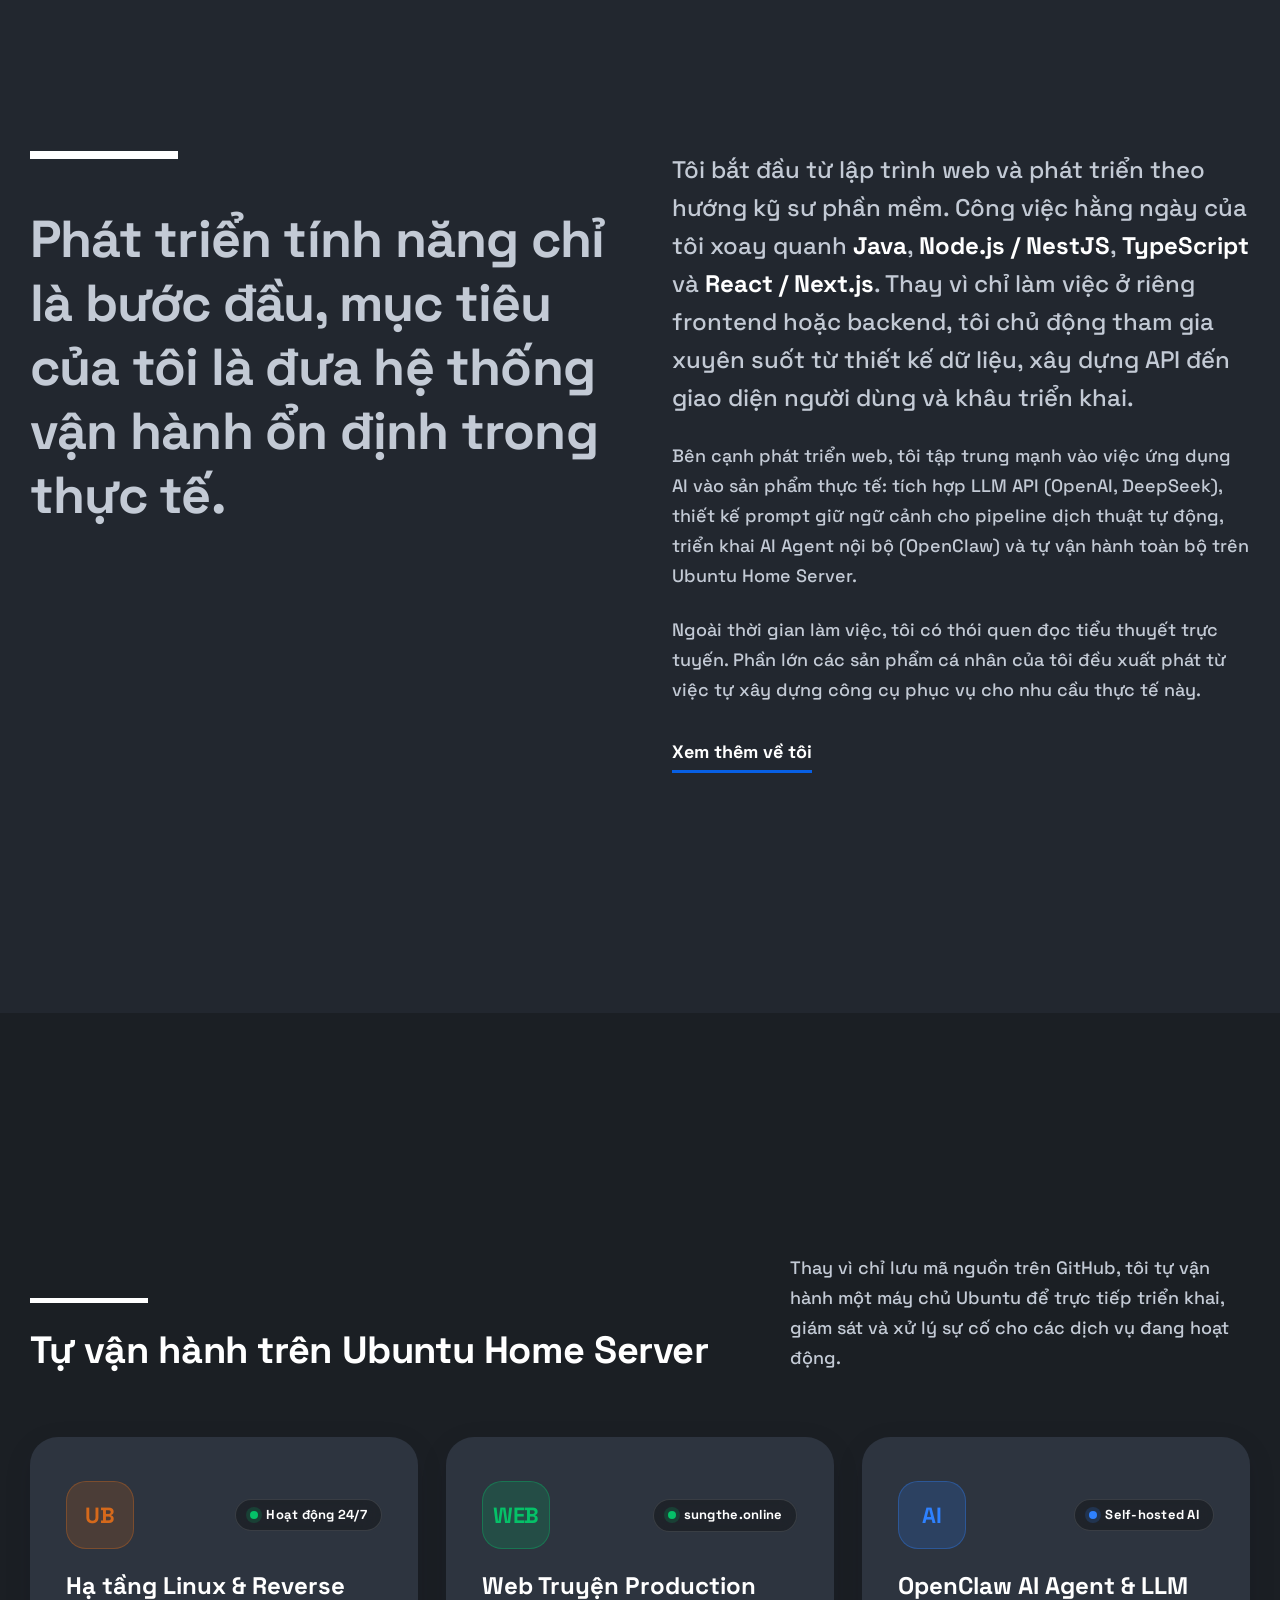
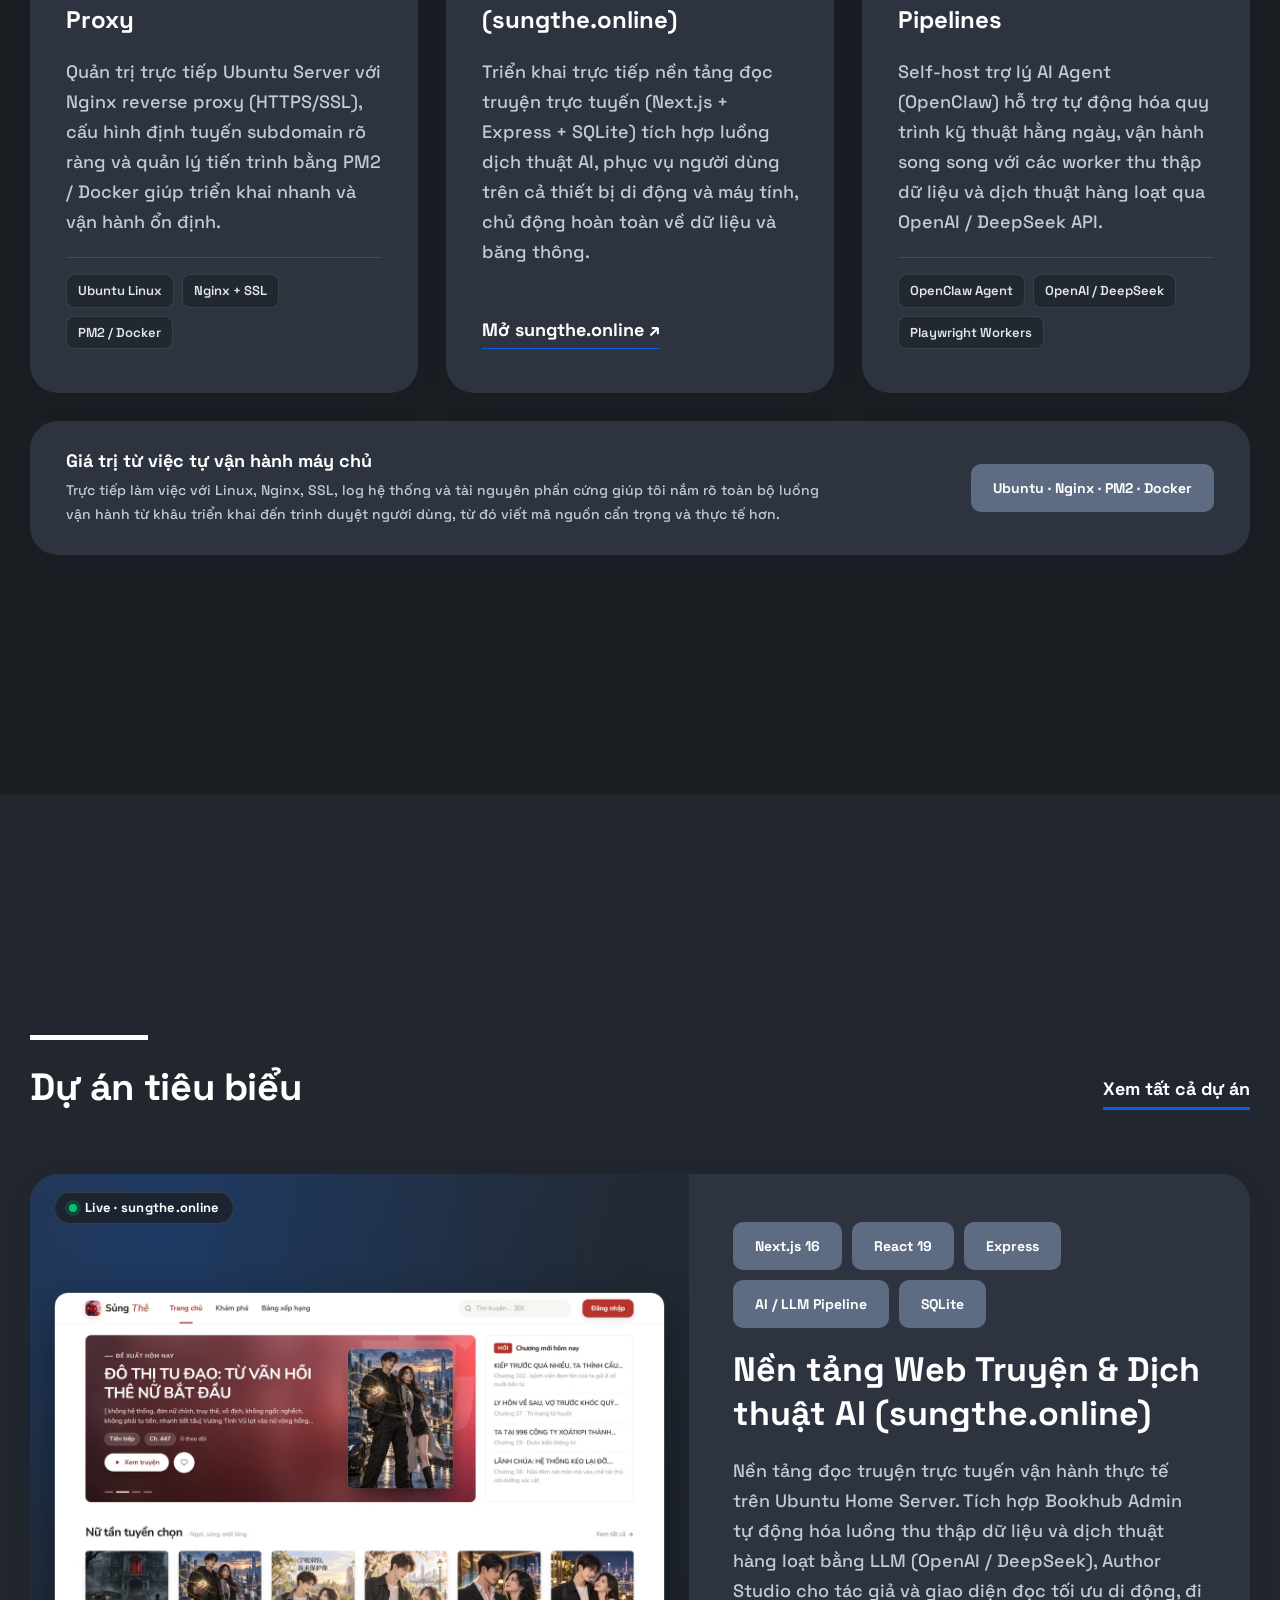
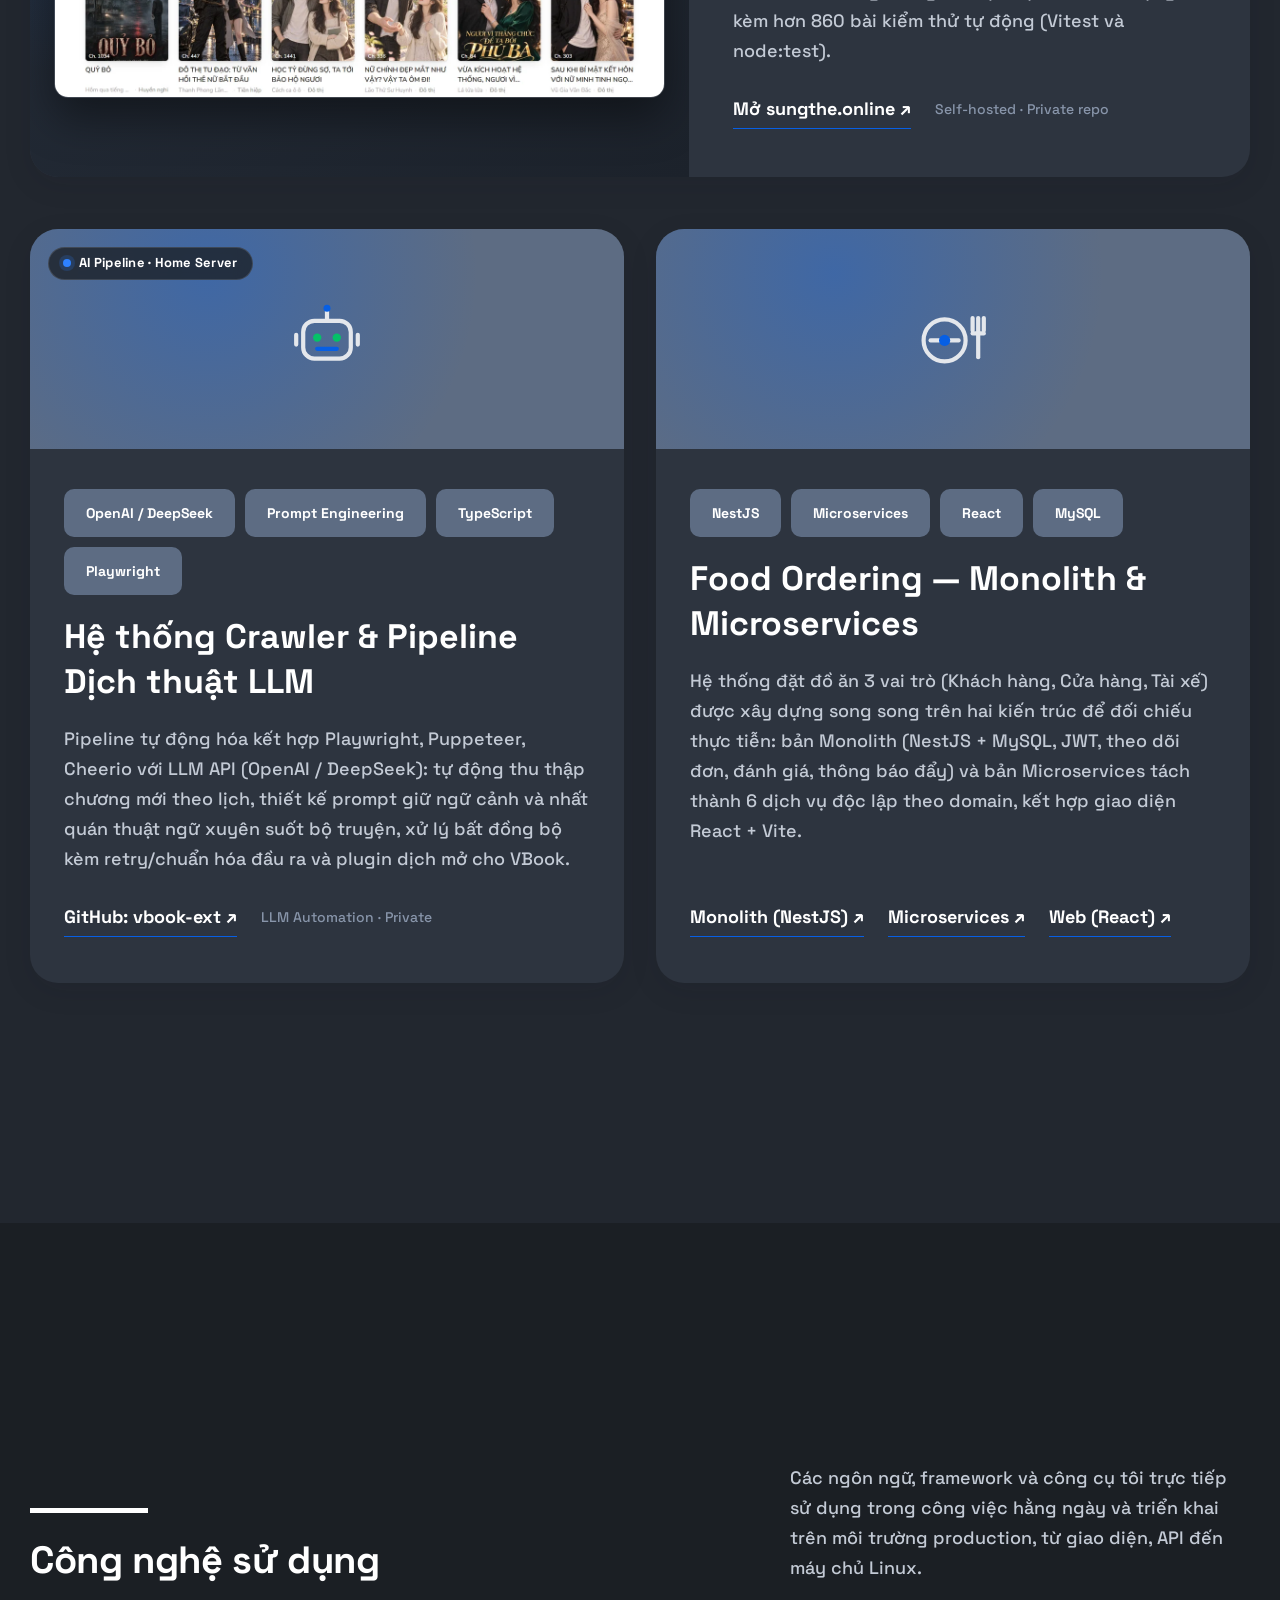
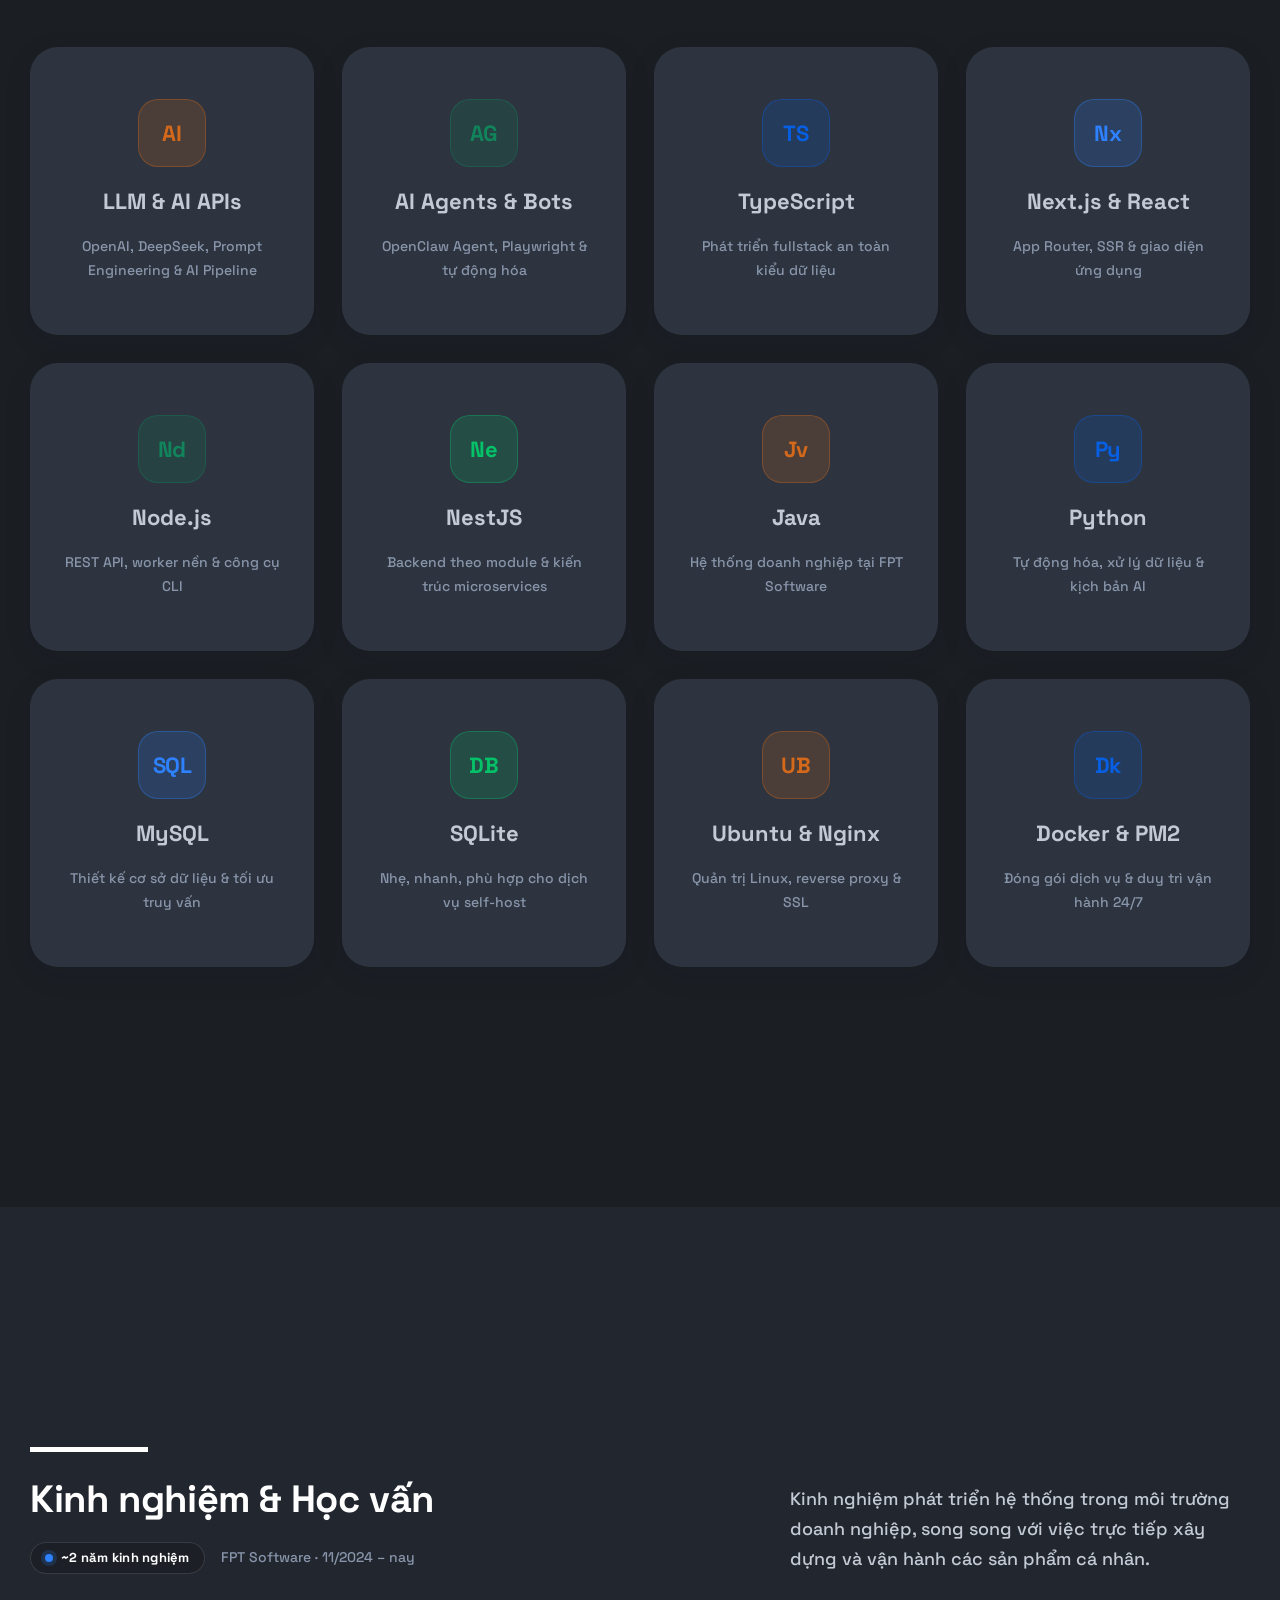
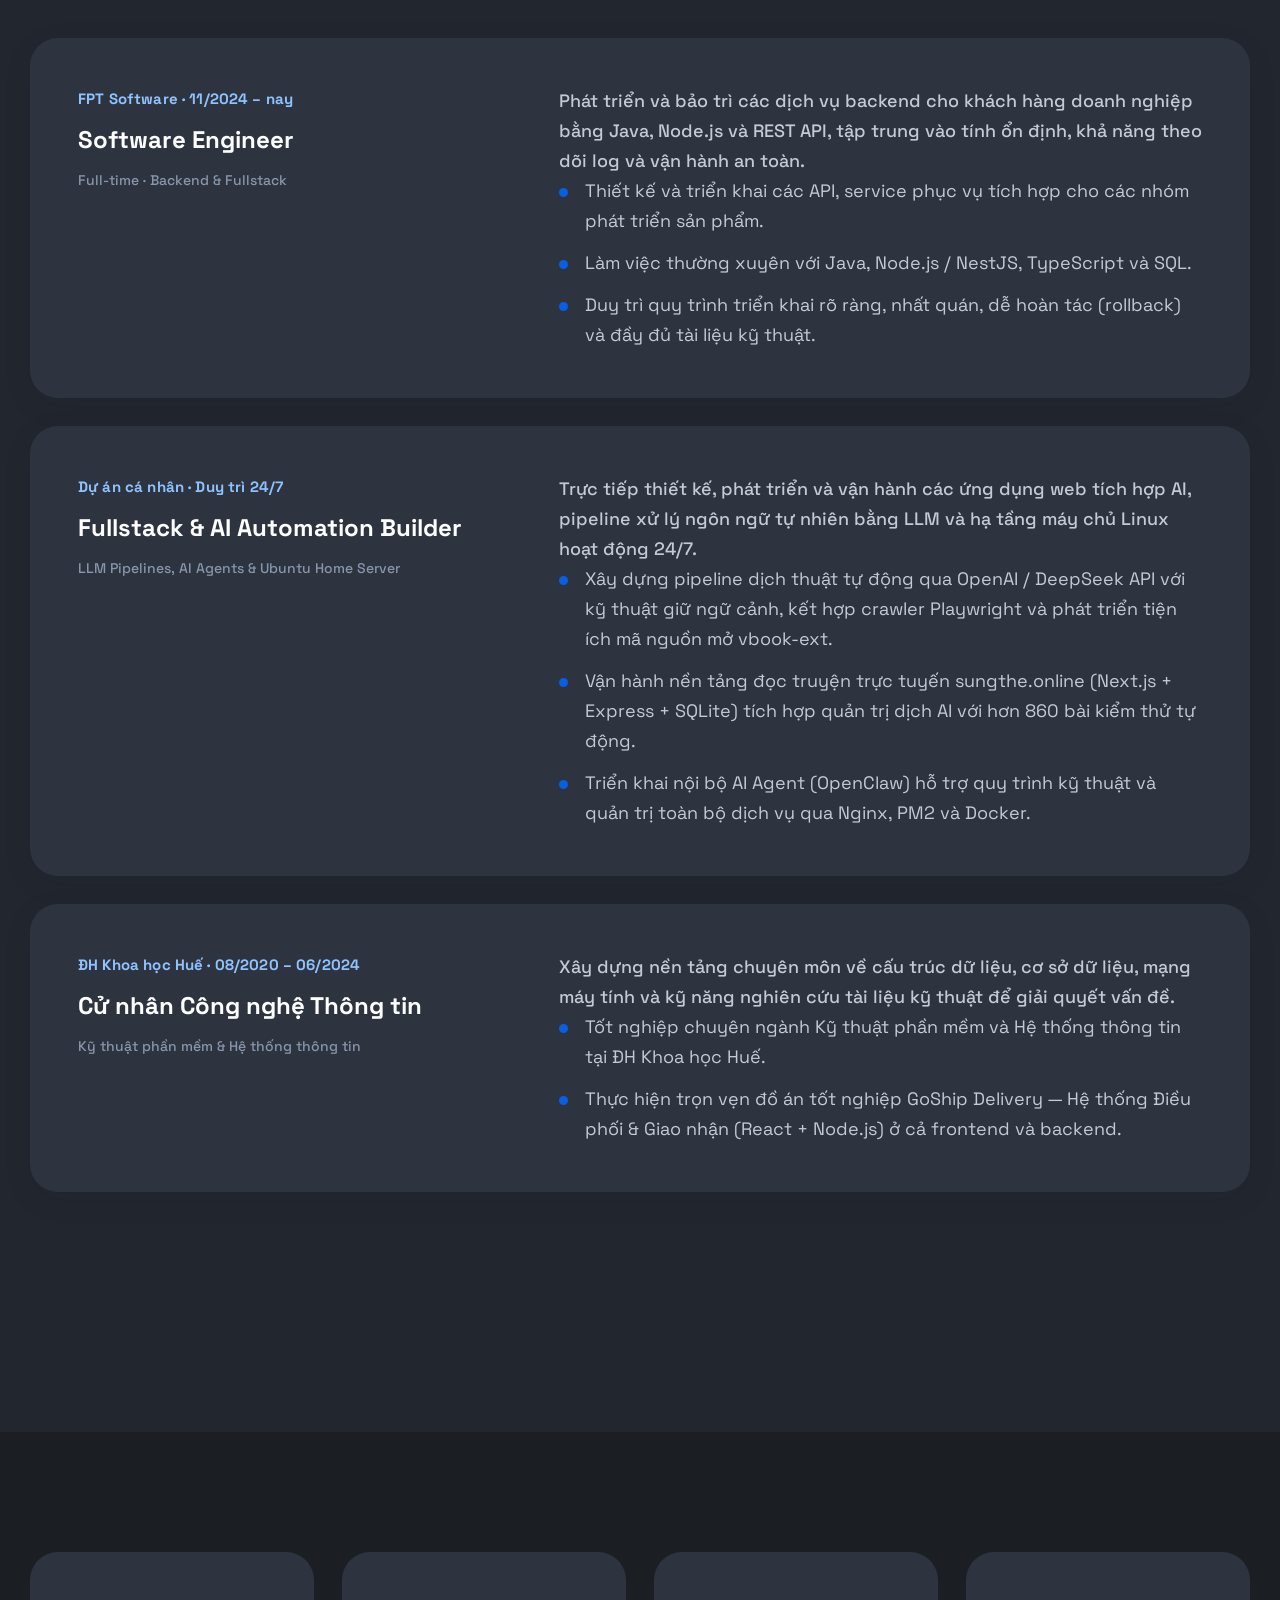
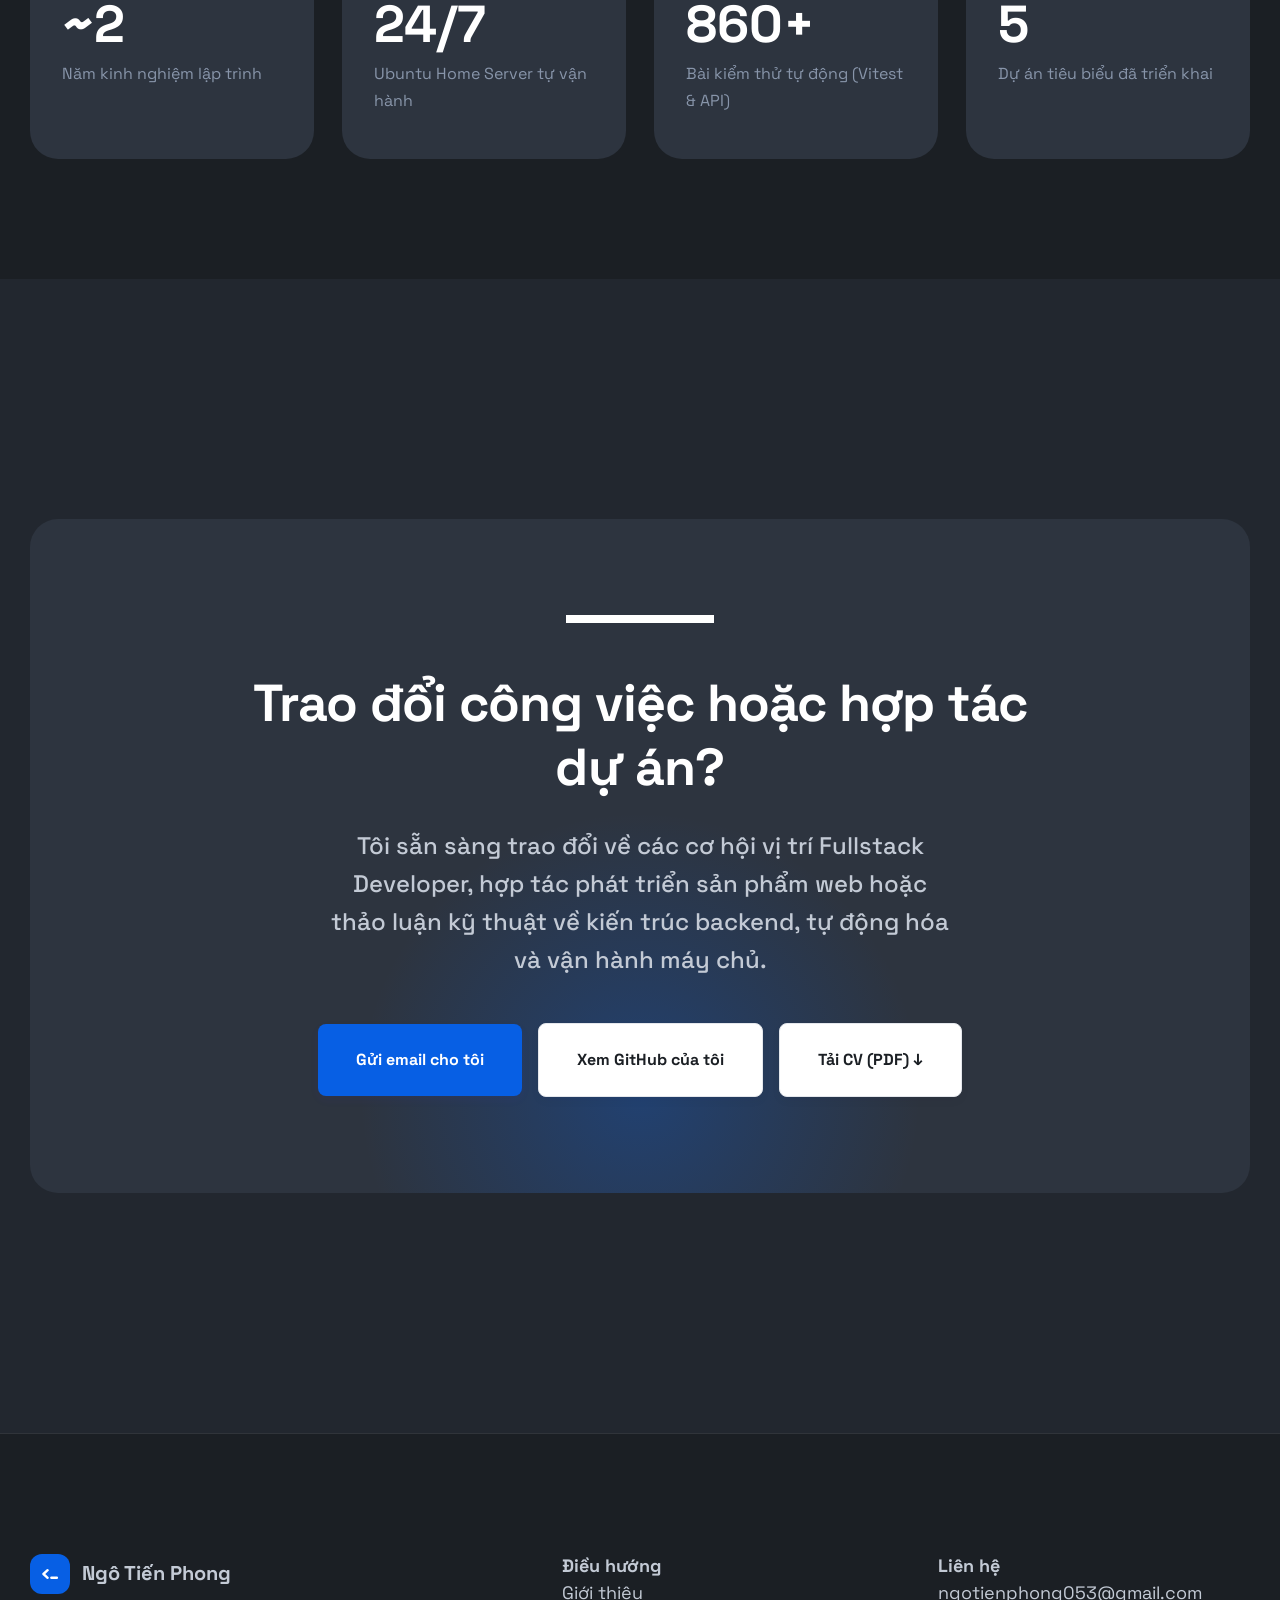
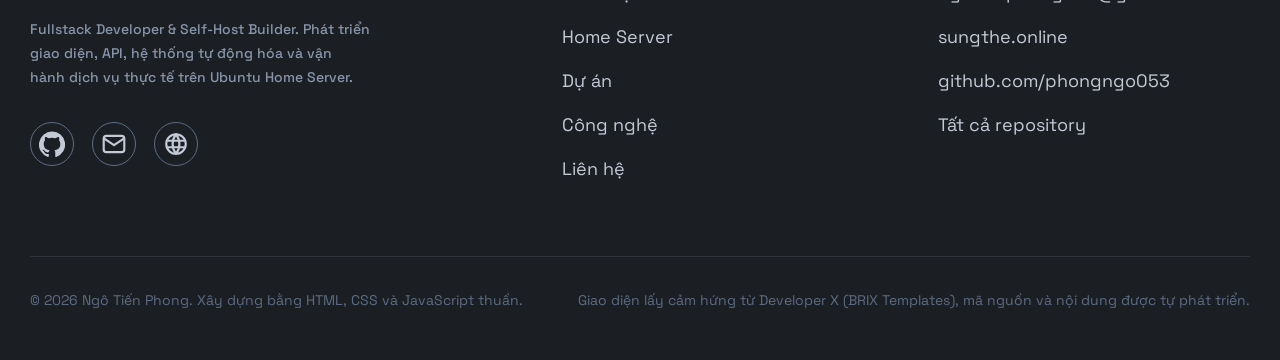
==== commit c493e32c: "Add downloadable CV (VI/EN) and update portfolio content" ====
--- a/index.html
+++ b/index.html
@@ -94,25 +94,27 @@
 
             <h1 class="display-1" data-i18n-html="hero.title">
               Fullstack Developer,<br />
-              <span class="accent">từ phát triển phần mềm đến vận hành thực tế.</span>
+              <span class="accent">tích hợp AI &amp; vận hành hệ thống thực tế.</span>
             </h1>
 
             <p class="hero-lead" data-i18n-html="hero.lead">
               Tôi là <strong class="bold">Ngô Tiến Phong</strong>, Fullstack Developer với
               <strong class="bold">~2 năm kinh nghiệm</strong>, hiện đang là Software Engineer tại FPT
-              Software (11/2024 – nay). Tôi phụ trách từ giao diện, backend, công cụ tự động hóa cho đến
-              triển khai và vận hành trực tiếp các dự án thực tế trên Ubuntu Home Server.
+              Software (11/2024 – nay). Tôi phát triển ứng dụng web fullstack, xây dựng các pipeline tự động
+              hóa tích hợp LLM / AI Agent và trực tiếp triển khai, vận hành hệ thống trên Ubuntu Home Server.
             </p>
 
             <div class="buttons-row">
               <a class="btn btn-primary" href="#projects" data-i18n="hero.viewWork">Xem dự án tiêu biểu</a>
               <a class="btn btn-secondary" href="#contact" data-i18n="hero.getInTouch">Liên hệ với tôi</a>
+        <a class="btn btn-secondary" href="assets/Ngo-Tien-Phong-CV-VI.pdf" download data-i18n="cv.download" data-i18n-attr="href:cv.file">Tải CV (PDF) ↓</a>
             </div>
 
             <div class="hero-badges">
               <span class="badge badge-primary small">TypeScript</span>
               <span class="badge badge-primary small">Next.js / React</span>
               <span class="badge badge-primary small">Node.js / NestJS</span>
+              <span class="badge badge-primary small">LLM / AI Agents</span>
               <span class="badge badge-primary small">Java</span>
               <span class="badge badge-primary small">Ubuntu Server</span>
             </div>
@@ -154,9 +156,9 @@
               kế dữ liệu, xây dựng API đến giao diện người dùng và khâu triển khai.
             </p>
             <p data-i18n="about.p2">
-              Bên cạnh công việc chính, tôi tự duy trì một máy chủ Ubuntu Home Server để vận hành các dự
-              án cá nhân, bao gồm nền tảng đọc truyện sungthe.online, hệ thống thu thập dữ liệu và dịch
-              truyện bằng AI, cùng trợ lý AI nội bộ (OpenClaw) phục vụ công việc hằng ngày.
+              Bên cạnh phát triển web, tôi tập trung mạnh vào việc ứng dụng AI vào sản phẩm thực tế: tích hợp
+              LLM API (OpenAI, DeepSeek), thiết kế prompt giữ ngữ cảnh cho pipeline dịch thuật tự động, triển
+              khai AI Agent nội bộ (OpenClaw) và tự vận hành toàn bộ trên Ubuntu Home Server.
             </p>
             <p data-i18n="about.p3">
               Ngoài thời gian làm việc, tôi có thói quen đọc tiểu thuyết trực tuyến. Phần lớn các sản phẩm
@@ -206,10 +208,11 @@
               <span class="skill-mark" style="--mark:#05c168" aria-hidden="true">WEB</span>
               <span class="status-pill"><span class="dot" aria-hidden="true"></span><span>sungthe.online</span></span>
             </div>
-            <h3 class="h3" data-i18n="homelab.c2Title">Web Production (sungthe.online)</h3>
+            <h3 class="h3" data-i18n="homelab.c2Title">Web Truyện Production (sungthe.online)</h3>
             <p class="body-default" data-i18n="homelab.c2Desc">
-              Triển khai trực tiếp nền tảng đọc truyện Sủng Thê (Next.js + Express + SQLite) phục vụ người
-              dùng trên cả thiết bị di động và máy tính, chủ động hoàn toàn về dữ liệu và băng thông.
+              Triển khai trực tiếp nền tảng đọc truyện trực tuyến (Next.js + Express + SQLite) tích hợp luồng
+              dịch thuật AI, phục vụ người dùng trên cả thiết bị di động và máy tính, chủ động hoàn toàn về
+              dữ liệu và băng thông.
             </p>
             <div>
               <a class="link-underline small" href="https://sungthe.online" target="_blank" rel="noopener" data-i18n="homelab.c2Link">Mở sungthe.online ↗</a>
@@ -219,17 +222,17 @@
           <article class="card card-homelab reveal">
             <div class="homelab-head">
               <span class="skill-mark" style="--mark:#2e81ff" aria-hidden="true">AI</span>
-              <span class="status-pill is-subtle"><span class="dot" aria-hidden="true"></span><span data-i18n="homelab.badgeSelf">Self-hosted</span></span>
-            </div>
-            <h3 class="h3" data-i18n="homelab.c3Title">OpenClaw AI &amp; Tác vụ chạy nền</h3>
+              <span class="status-pill is-subtle"><span class="dot" aria-hidden="true"></span><span data-i18n="homelab.badgeSelf">Self-hosted AI</span></span>
+            </div>
+            <h3 class="h3" data-i18n="homelab.c3Title">OpenClaw AI Agent &amp; LLM Pipelines</h3>
             <p class="body-default" data-i18n="homelab.c3Desc">
-              Triển khai nội bộ OpenClaw làm trợ lý AI hỗ trợ công việc cá nhân (chỉ truy cập nội bộ), chạy
-              song song với các worker tự động thu thập dữ liệu và dịch truyện theo lịch hằng ngày.
+              Self-host trợ lý AI Agent (OpenClaw) hỗ trợ tự động hóa quy trình kỹ thuật hằng ngày, vận hành
+              song song với các worker thu thập dữ liệu và dịch thuật hàng loạt qua OpenAI / DeepSeek API.
             </p>
             <div class="homelab-specs">
-              <span class="homelab-spec">OpenClaw</span>
-              <span class="homelab-spec">Playwright</span>
-              <span class="homelab-spec">Cron Workers</span>
+              <span class="homelab-spec">OpenClaw Agent</span>
+              <span class="homelab-spec">OpenAI / DeepSeek</span>
+              <span class="homelab-spec">Playwright Workers</span>
             </div>
           </article>
         </div>
@@ -267,7 +270,7 @@
               <a class="card-project-preview-link" href="https://sungthe.online" target="_blank" rel="noopener" aria-label="Mở trang web sungthe.online trong tab mới" data-i18n-attr="aria-label:projects.sungthePreviewLabel">
                 <picture>
                   <source srcset="assets/projects/sungthe.webp" type="image/webp">
-                  <img src="assets/projects/sungthe.jpg" width="1280" height="850" loading="lazy" decoding="async" alt="Ảnh chụp màn hình trang chủ nền tảng đọc truyện Sủng Thê (sungthe.online)" data-i18n-attr="alt:projects.sungtheAlt">
+                  <img src="assets/projects/sungthe.jpg" width="1280" height="850" loading="lazy" decoding="async" alt="Ảnh chụp màn hình trang chủ nền tảng đọc truyện trực tuyến (sungthe.online)" data-i18n-attr="alt:projects.sungtheAlt">
                 </picture>
               </a>
             </div>
@@ -276,15 +279,15 @@
                 <span class="badge badge-primary small">Next.js 16</span>
                 <span class="badge badge-primary small">React 19</span>
                 <span class="badge badge-primary small">Express</span>
+                <span class="badge badge-primary small">AI / LLM Pipeline</span>
                 <span class="badge badge-primary small">SQLite</span>
-                <span class="badge badge-primary small">Ubuntu / Nginx</span>
               </div>
-              <h3 class="card-project-title">Sủng Thê (sungthe.online)</h3>
+              <h3 class="card-project-title" data-i18n="projects.sungtheTitle">Nền tảng Web Truyện &amp; Dịch thuật AI (sungthe.online)</h3>
               <p class="body-default" data-i18n="projects.sungtheDesc">
-                Nền tảng đọc truyện trực tuyến đang vận hành thực tế trên Ubuntu Home Server. Hệ thống gồm
-                giao diện đọc tối ưu cho di động có lưu tiến độ, Author Studio hỗ trợ tác giả tự đăng truyện
-                và Bookhub Admin tích hợp module thu thập, dịch thuật bằng AI, đi kèm hơn 860 bài kiểm thử
-                tự động (Vitest và node:test).
+                Nền tảng đọc truyện trực tuyến vận hành thực tế trên Ubuntu Home Server. Tích hợp Bookhub
+                Admin tự động hóa luồng thu thập dữ liệu và dịch thuật hàng loạt bằng LLM (OpenAI / DeepSeek),
+                Author Studio cho tác giả và giao diện đọc tối ưu di động, đi kèm hơn 860 bài kiểm thử tự động
+                (Vitest và node:test).
               </p>
               <div class="card-project-links">
                 <a class="link-underline small" href="https://sungthe.online" target="_blank" rel="noopener" data-i18n="projects.openSungthe">Mở sungthe.online ↗</a>
@@ -295,25 +298,25 @@
 
           <article class="card card-project reveal">
             <div class="card-project-visual">
-              <span class="status-pill is-subtle"><span class="dot" aria-hidden="true"></span><span data-i18n="projects.selfHostedBadge">Vận hành trên Home Server</span></span>
+              <span class="status-pill is-subtle"><span class="dot" aria-hidden="true"></span><span data-i18n="projects.selfHostedBadge">AI Pipeline · Home Server</span></span>
               <img src="assets/projects/novel-bots.svg" width="84" height="84" alt="">
             </div>
             <div class="card-project-body">
               <div class="card-project-tags">
-                <span class="badge badge-primary small">Node.js</span>
+                <span class="badge badge-primary small">OpenAI / DeepSeek</span>
+                <span class="badge badge-primary small">Prompt Engineering</span>
                 <span class="badge badge-primary small">TypeScript</span>
                 <span class="badge badge-primary small">Playwright</span>
-                <span class="badge badge-primary small">OpenAI / DeepSeek</span>
               </div>
-              <h3 class="card-project-title" data-i18n="projects.botsTitle">Hệ thống Crawler &amp; Dịch Truyện AI</h3>
+              <h3 class="card-project-title" data-i18n="projects.botsTitle">Hệ thống Crawler &amp; Pipeline Dịch thuật LLM</h3>
               <p class="body-default" data-i18n="projects.botsDesc">
-                Bộ công cụ tự động hóa phục vụ hệ sinh thái đọc truyện, gồm các worker chạy định kỳ bằng
-                Playwright, Puppeteer và Cheerio để thu thập dữ liệu, pipeline dịch tiểu thuyết Trung–Việt
-                bằng LLM giữ ngữ cảnh tự nhiên, cùng tiện ích dịch mã nguồn mở cho ứng dụng VBook.
+                Pipeline tự động hóa kết hợp Playwright, Puppeteer, Cheerio với LLM API (OpenAI / DeepSeek):
+                tự động thu thập chương mới theo lịch, thiết kế prompt giữ ngữ cảnh và nhất quán thuật ngữ
+                xuyên suốt bộ truyện, xử lý bất đồng bộ kèm retry/chuẩn hóa đầu ra và plugin dịch mở cho VBook.
               </p>
               <div class="card-project-links">
                 <a class="link-underline small" href="https://github.com/phongngo053/vbook-ext" target="_blank" rel="noopener" data-i18n="projects.openVbook">GitHub: vbook-ext ↗</a>
-                <span class="card-project-meta" data-i18n="projects.botsNote">Automation bots · Private</span>
+                <span class="card-project-meta" data-i18n="projects.botsNote">LLM Automation · Private</span>
               </div>
             </div>
           </article>
@@ -329,12 +332,12 @@
                 <span class="badge badge-primary small">React</span>
                 <span class="badge badge-primary small">MySQL</span>
               </div>
-              <h3 class="card-project-title" data-i18n="projects.foodTitle">Food Ordering Platform</h3>
+              <h3 class="card-project-title" data-i18n="projects.foodTitle">Food Ordering — Monolith &amp; Microservices</h3>
               <p class="body-default" data-i18n="projects.foodDesc">
-                Hệ thống đặt đồ ăn đầy đủ 3 vai trò (khách hàng, cửa hàng và tài xế), được tôi xây dựng
-                theo hai kiến trúc song song để đối chiếu: phiên bản Monolith (JWT, theo dõi đơn hàng, đánh
-                giá, thông báo đẩy) và phiên bản Microservices gồm 6 dịch vụ độc lập, kết hợp giao diện web
-                React + Vite.
+                Hệ thống đặt đồ ăn 3 vai trò (Khách hàng, Cửa hàng, Tài xế) được xây dựng song song trên hai
+                kiến trúc để đối chiếu thực tiễn: bản Monolith (NestJS + MySQL, JWT, theo dõi đơn, đánh giá,
+                thông báo đẩy) và bản Microservices tách thành 6 dịch vụ độc lập theo domain, kết hợp giao
+                diện React + Vite.
               </p>
               <div class="card-project-links">
                 <a class="link-underline small" href="https://github.com/phongngo053/food-ordering-nestjs" target="_blank" rel="noopener" data-i18n="projects.linkMonolith">Monolith (NestJS) ↗</a>
@@ -364,6 +367,16 @@
 
         <div class="stack-grid">
           <div class="card card-skills reveal">
+            <span class="skill-mark" style="--mark:#d5691b" aria-hidden="true">AI</span>
+            <h3 class="h4">LLM &amp; AI APIs</h3>
+            <p class="body-small text-neutral-500" data-i18n="stack.llm">OpenAI, DeepSeek, Prompt Engineering &amp; AI Pipeline</p>
+          </div>
+          <div class="card card-skills reveal">
+            <span class="skill-mark" style="--mark:#11845b" aria-hidden="true">AG</span>
+            <h3 class="h4">AI Agents &amp; Bots</h3>
+            <p class="body-small text-neutral-500" data-i18n="stack.bots">OpenClaw Agent, Playwright &amp; tự động hóa</p>
+          </div>
+          <div class="card card-skills reveal">
             <span class="skill-mark" style="--mark:#075fe4" aria-hidden="true">TS</span>
             <h3 class="h4">TypeScript</h3>
             <p class="body-small text-neutral-500" data-i18n="stack.ts">Phát triển fullstack an toàn kiểu dữ liệu</p>
@@ -391,12 +404,7 @@
           <div class="card card-skills reveal">
             <span class="skill-mark" style="--mark:#075fe4" aria-hidden="true">Py</span>
             <h3 class="h4">Python</h3>
-            <p class="body-small text-neutral-500" data-i18n="stack.python">Tự động hóa, xử lý dữ liệu &amp; AI</p>
-          </div>
-          <div class="card card-skills reveal">
-            <span class="skill-mark" style="--mark:#d5691b" aria-hidden="true">Ng</span>
-            <h3 class="h4">Angular</h3>
-            <p class="body-small text-neutral-500" data-i18n="stack.angular">Frontend doanh nghiệp cấu trúc rõ ràng</p>
+            <p class="body-small text-neutral-500" data-i18n="stack.python">Tự động hóa, xử lý dữ liệu &amp; kịch bản AI</p>
           </div>
           <div class="card card-skills reveal">
             <span class="skill-mark" style="--mark:#2e81ff" aria-hidden="true">SQL</span>
@@ -417,11 +425,6 @@
             <span class="skill-mark" style="--mark:#075fe4" aria-hidden="true">Dk</span>
             <h3 class="h4">Docker &amp; PM2</h3>
             <p class="body-small text-neutral-500" data-i18n="stack.docker">Đóng gói dịch vụ &amp; duy trì vận hành 24/7</p>
-          </div>
-          <div class="card card-skills reveal">
-            <span class="skill-mark" style="--mark:#11845b" aria-hidden="true">PW</span>
-            <h3 class="h4">Playwright / Bots</h3>
-            <p class="body-small text-neutral-500" data-i18n="stack.bots">Headless browser, crawler &amp; cron job</p>
           </div>
         </div>
       </div>
@@ -468,18 +471,18 @@
           <div class="card card-experience reveal">
             <div class="experience-role">
               <span class="period" data-i18n="exp.period.ongoing">Dự án cá nhân · Duy trì 24/7</span>
-              <h3 class="h3" data-i18n="exp.role2">Fullstack &amp; Self-Host Builder</h3>
-              <p class="body-small text-neutral-500" data-i18n="exp.role2.tag">sungthe.online &amp; Ubuntu Home Server</p>
+              <h3 class="h3" data-i18n="exp.role2">Fullstack &amp; AI Automation Builder</h3>
+              <p class="body-small text-neutral-500" data-i18n="exp.role2.tag">LLM Pipelines, AI Agents &amp; Ubuntu Home Server</p>
             </div>
             <div>
               <p data-i18n="exp.role2.desc">
-                Trực tiếp thiết kế, phát triển và vận hành các sản phẩm cá nhân từ giao diện web, backend,
-                hệ thống tự động hóa đến hạ tầng máy chủ Linux.
+                Trực tiếp thiết kế, phát triển và vận hành các ứng dụng web tích hợp AI, pipeline xử lý ngôn
+                ngữ tự nhiên bằng LLM và hạ tầng máy chủ Linux hoạt động 24/7.
               </p>
               <ul>
-                <li data-i18n="exp.role2.li1">Vận hành nền tảng sungthe.online (Next.js + Express + SQLite) với hơn 860 bài kiểm thử tự động trên Ubuntu Server.</li>
-                <li data-i18n="exp.role2.li2">Phát triển hệ thống crawler, pipeline dịch truyện bằng AI và tiện ích mã nguồn mở vbook-ext.</li>
-                <li data-i18n="exp.role2.li3">Triển khai nội bộ trợ lý AI OpenClaw và quản trị toàn bộ dịch vụ qua Nginx, PM2 và Docker.</li>
+                <li data-i18n="exp.role2.li1">Xây dựng pipeline dịch thuật tự động qua OpenAI / DeepSeek API với kỹ thuật giữ ngữ cảnh, kết hợp crawler Playwright và phát triển tiện ích mã nguồn mở vbook-ext.</li>
+                <li data-i18n="exp.role2.li2">Vận hành nền tảng đọc truyện trực tuyến sungthe.online (Next.js + Express + SQLite) tích hợp quản trị dịch AI với hơn 860 bài kiểm thử tự động.</li>
+                <li data-i18n="exp.role2.li3">Triển khai nội bộ AI Agent (OpenClaw) hỗ trợ quy trình kỹ thuật và quản trị toàn bộ dịch vụ qua Nginx, PM2 và Docker.</li>
               </ul>
             </div>
           </div>
@@ -497,7 +500,7 @@
               </p>
               <ul>
                 <li data-i18n="exp.role3.li1">Tốt nghiệp chuyên ngành Kỹ thuật phần mềm và Hệ thống thông tin tại ĐH Khoa học Huế.</li>
-                <li data-i18n="exp.role3.li2">Thực hiện trọn vẹn đồ án tốt nghiệp Phong Delivery (React + Node.js) ở cả frontend và backend.</li>
+                <li data-i18n="exp.role3.li2">Thực hiện trọn vẹn đồ án tốt nghiệp GoShip Delivery — Hệ thống Điều phối &amp; Giao nhận (React + Node.js) ở cả frontend và backend.</li>
               </ul>
             </div>
           </div>
@@ -519,10 +522,10 @@
           </div>
           <div class="stat reveal">
             <span class="stat-value">860+</span>
-            <span class="stat-label" data-i18n="stats.tests">Kiểm thử tự động cho Sủng Thê</span>
+            <span class="stat-label" data-i18n="stats.tests">Bài kiểm thử tự động (Vitest &amp; API)</span>
           </div>
           <div class="stat reveal">
-            <span class="stat-value">6</span>
+            <span class="stat-value">5</span>
             <span class="stat-label" data-i18n="stats.projects">Dự án tiêu biểu đã triển khai</span>
           </div>
         </div>
@@ -540,8 +543,9 @@
             web hoặc thảo luận kỹ thuật về kiến trúc backend, tự động hóa và vận hành máy chủ.
           </p>
           <div class="buttons-row">
-            <a class="btn btn-primary" href="mailto:ngoti.phong.dev@gmail.com" data-i18n="cta.email">Gửi email cho tôi</a>
+            <a class="btn btn-primary" href="mailto:ngotienphong053@gmail.com" data-i18n="cta.email">Gửi email cho tôi</a>
             <a class="btn btn-secondary" href="https://github.com/phongngo053" target="_blank" rel="noopener" data-i18n="cta.github">Xem GitHub của tôi</a>
+        <a class="btn btn-secondary" href="assets/Ngo-Tien-Phong-CV-VI.pdf" download data-i18n="cv.download" data-i18n-attr="href:cv.file">Tải CV (PDF) ↓</a>
           </div>
         </div>
       </div>
@@ -573,13 +577,13 @@
                 <path d="M12 .5a12 12 0 0 0-3.79 23.4c.6.11.82-.26.82-.58v-2.2c-3.34.73-4.04-1.42-4.04-1.42-.55-1.4-1.34-1.77-1.34-1.77-1.09-.75.08-.73.08-.73 1.21.08 1.84 1.24 1.84 1.24 1.07 1.84 2.81 1.31 3.5 1 .11-.78.42-1.31.76-1.61-2.67-.3-5.47-1.34-5.47-5.96 0-1.32.47-2.39 1.24-3.23-.13-.3-.54-1.53.12-3.18 0 0 1.01-.32 3.3 1.23a11.5 11.5 0 0 1 6 0c2.29-1.55 3.3-1.23 3.3-1.23.66 1.65.25 2.88.12 3.18.77.84 1.23 1.91 1.23 3.23 0 4.63-2.8 5.65-5.48 5.95.43.37.82 1.1.82 2.22v3.29c0 .32.21.7.83.58A12 12 0 0 0 12 .5Z"/>
               </svg>
             </a>
-            <a href="mailto:ngoti.phong.dev@gmail.com" aria-label="Email">
+            <a href="mailto:ngotienphong053@gmail.com" aria-label="Email">
               <svg class="social-icon" viewBox="0 0 24 24" fill="none" stroke="currentColor" stroke-width="2" stroke-linecap="round" stroke-linejoin="round" aria-hidden="true">
                 <rect x="2.5" y="4.5" width="19" height="15" rx="2.5"/>
                 <path d="m3 7 9 6 9-6"/>
               </svg>
             </a>
-            <a href="https://sungthe.online" target="_blank" rel="noopener" aria-label="Sủng Thê Online">
+            <a href="https://sungthe.online" target="_blank" rel="noopener" aria-label="Web Truyện sungthe.online">
               <svg class="social-icon" viewBox="0 0 24 24" fill="none" stroke="currentColor" stroke-width="2" stroke-linecap="round" stroke-linejoin="round" aria-hidden="true">
                 <circle cx="12" cy="12" r="9"/>
                 <path d="M3.6 9h16.8M3.6 15h16.8"/>
@@ -603,7 +607,7 @@
         <div>
           <h2 class="h5" data-i18n="footer.contact">Liên hệ</h2>
           <ul>
-            <li><a href="mailto:ngoti.phong.dev@gmail.com">ngoti.phong.dev@gmail.com</a></li>
+            <li><a href="mailto:ngotienphong053@gmail.com">ngotienphong053@gmail.com</a></li>
             <li><a href="https://sungthe.online" target="_blank" rel="noopener">sungthe.online</a></li>
             <li><a href="https://github.com/phongngo053" target="_blank" rel="noopener">github.com/phongngo053</a></li>
             <li><a href="https://github.com/phongngo053?tab=repositories" target="_blank" rel="noopener" data-i18n="footer.allRepos">Tất cả repository</a></li>
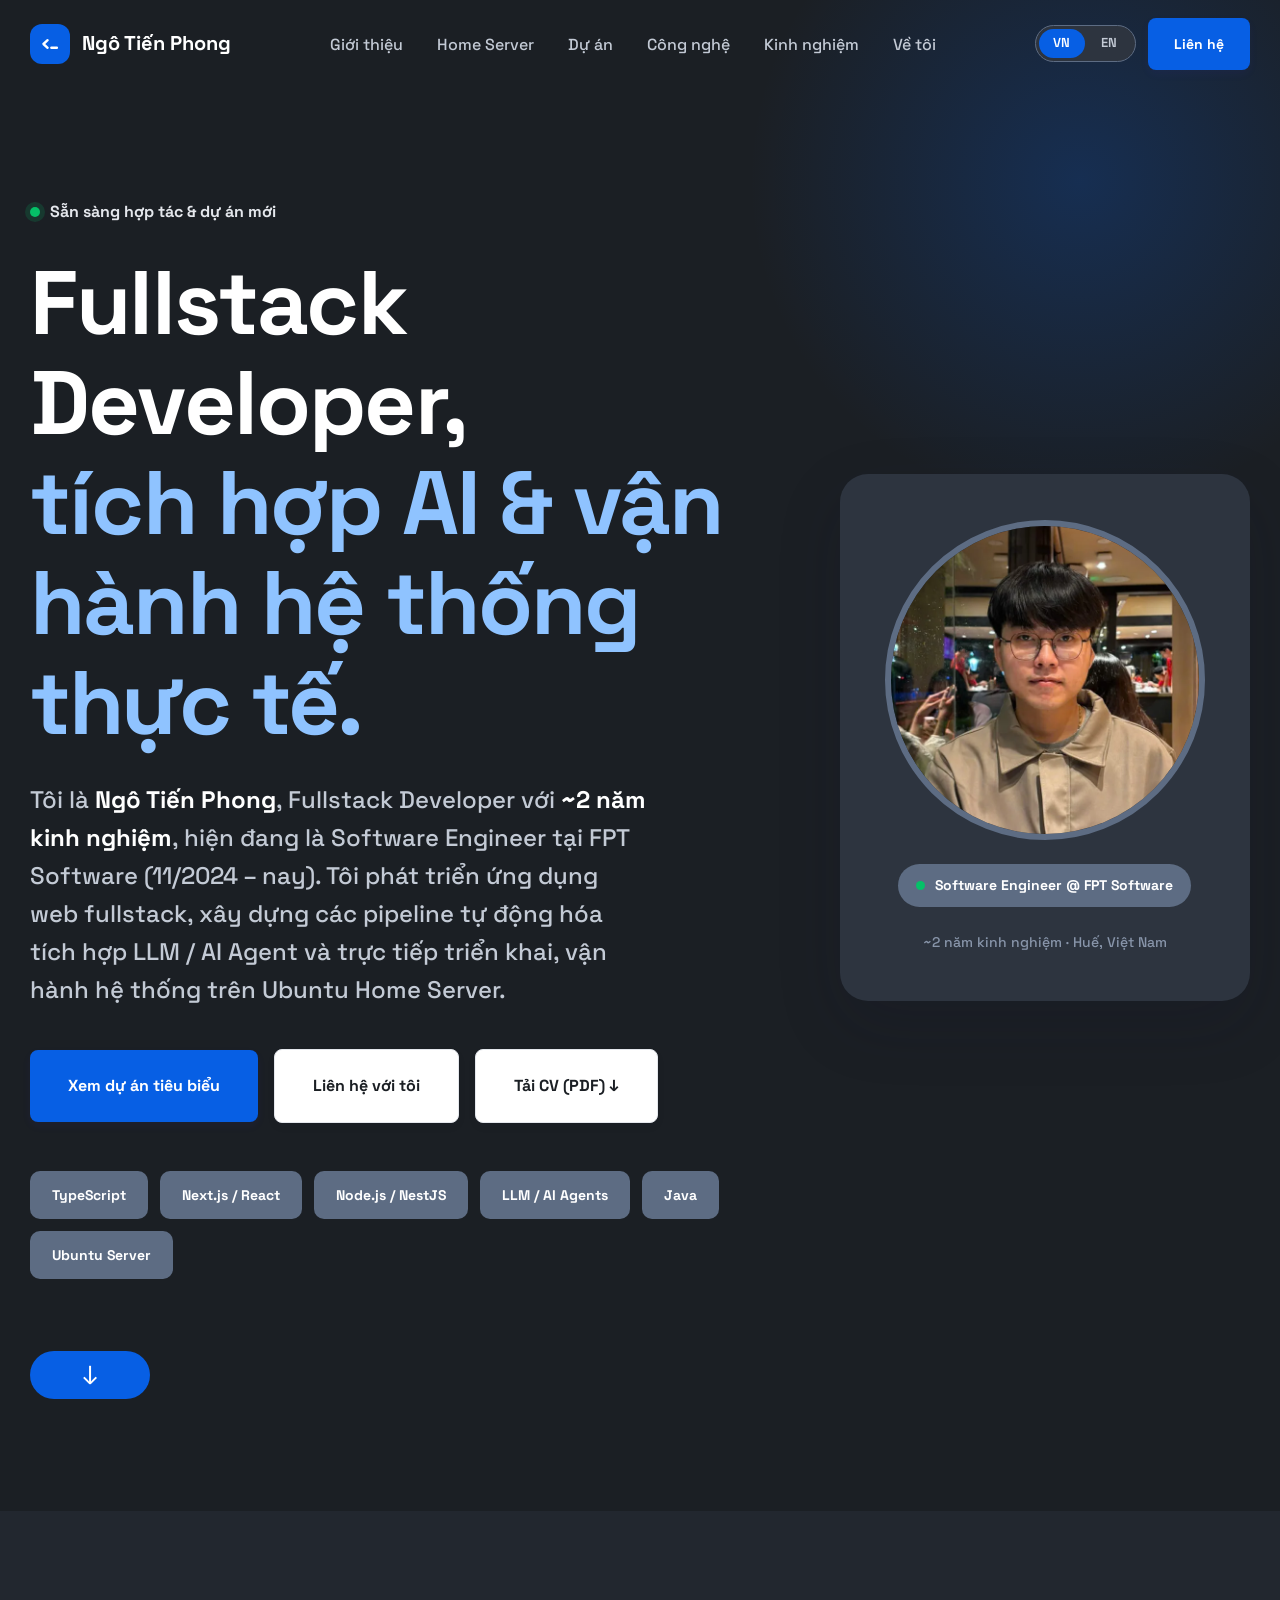
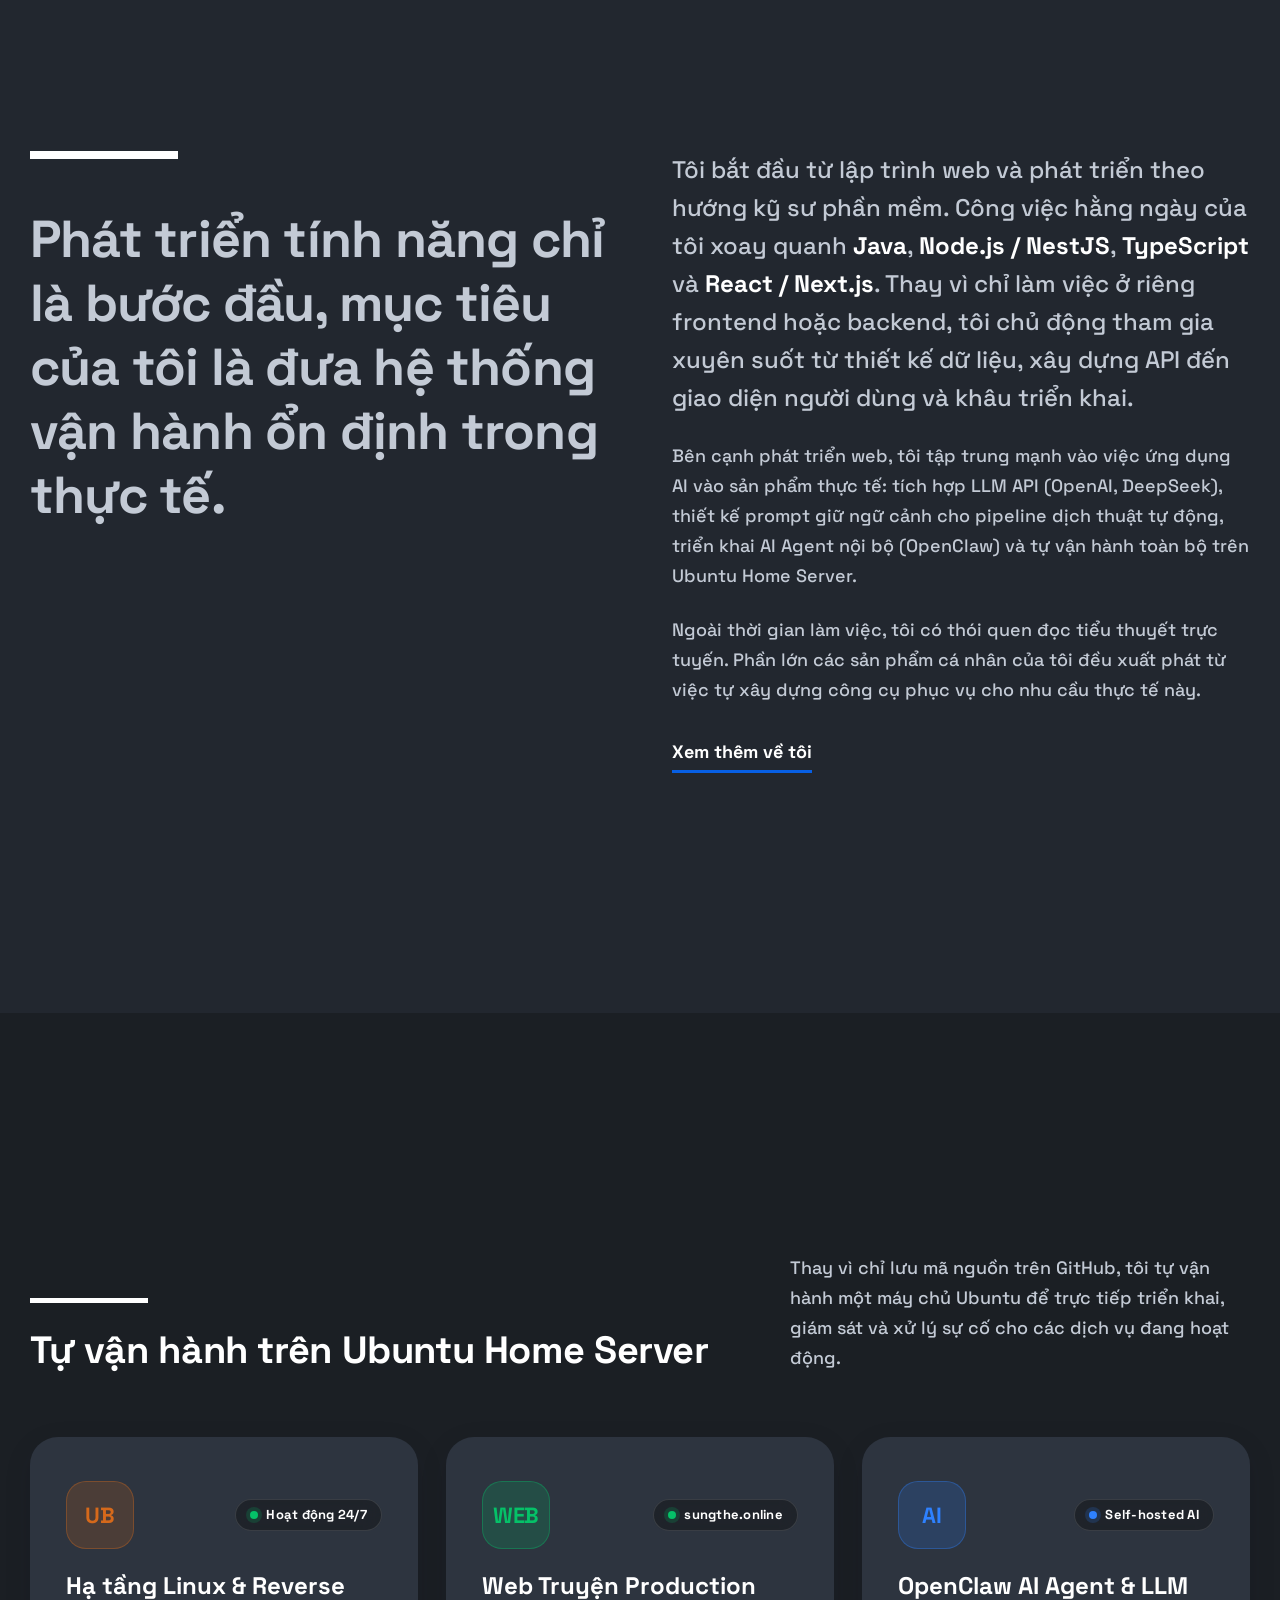
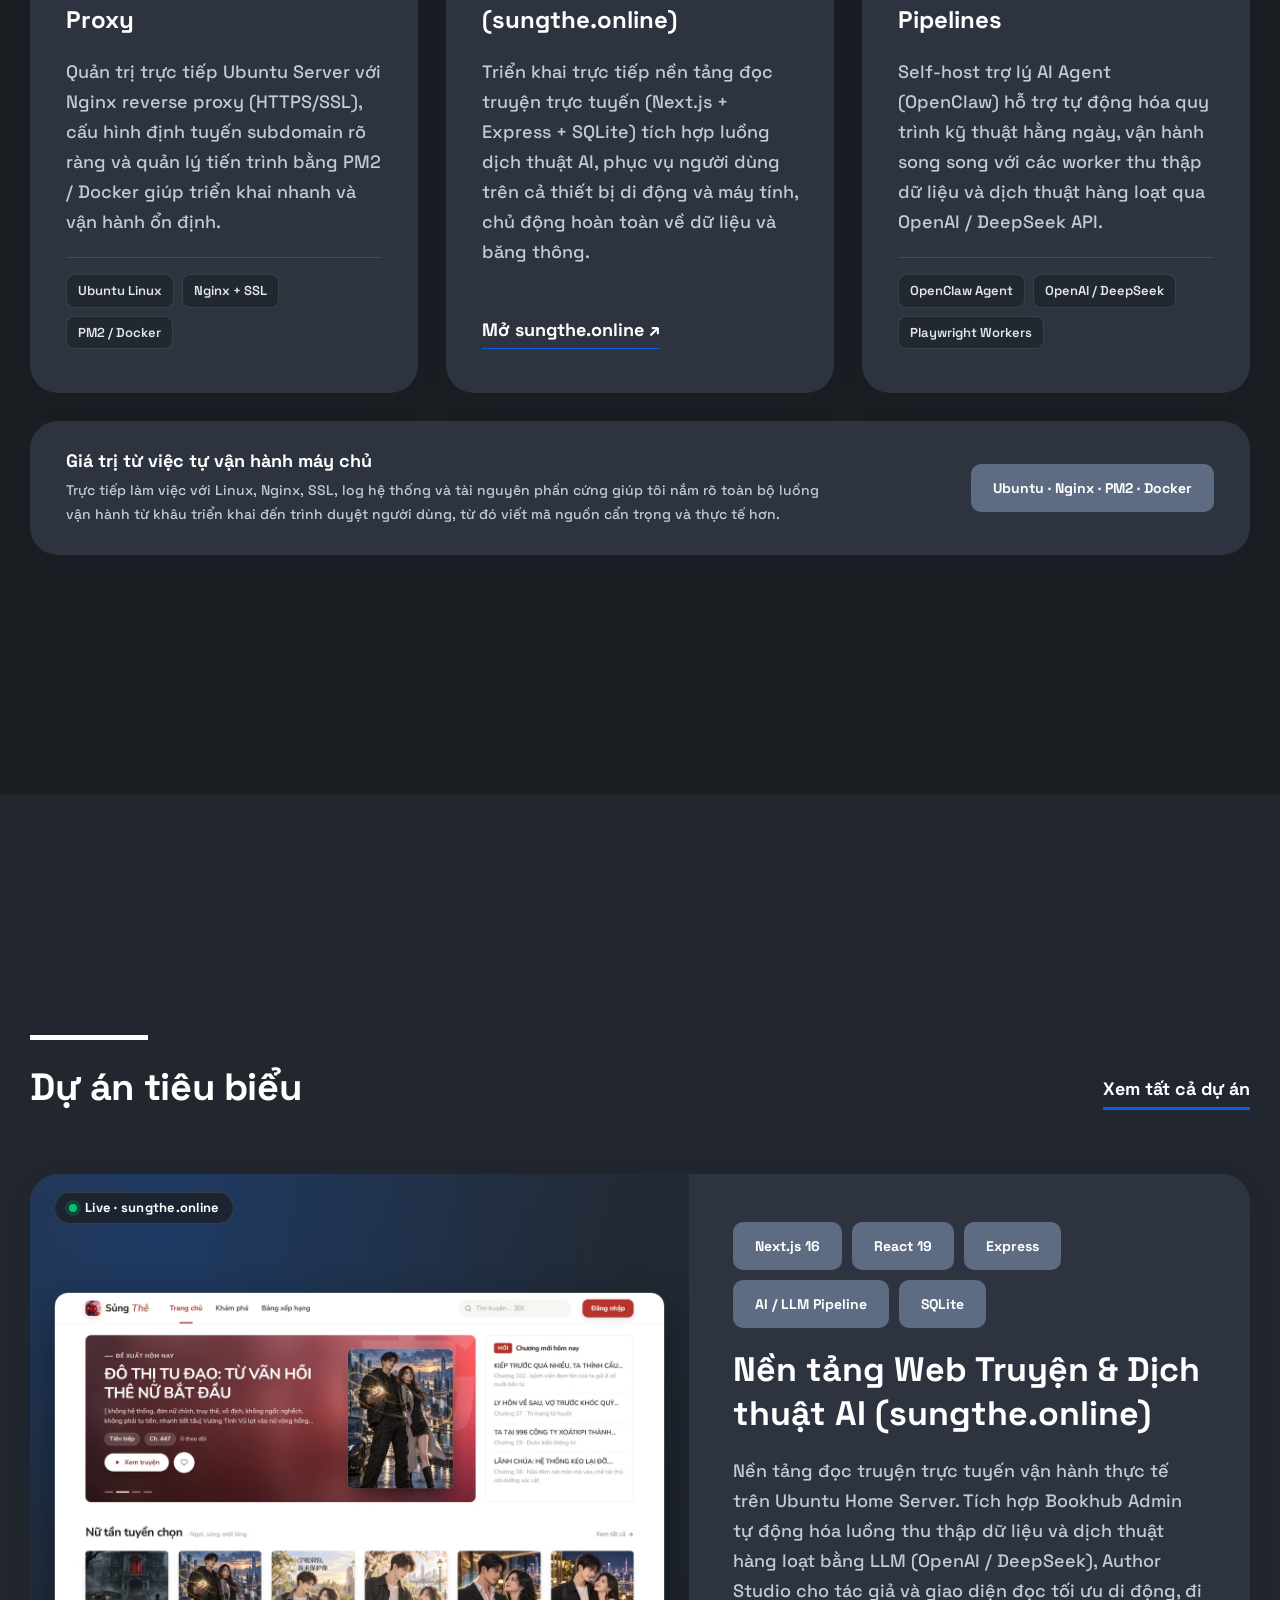
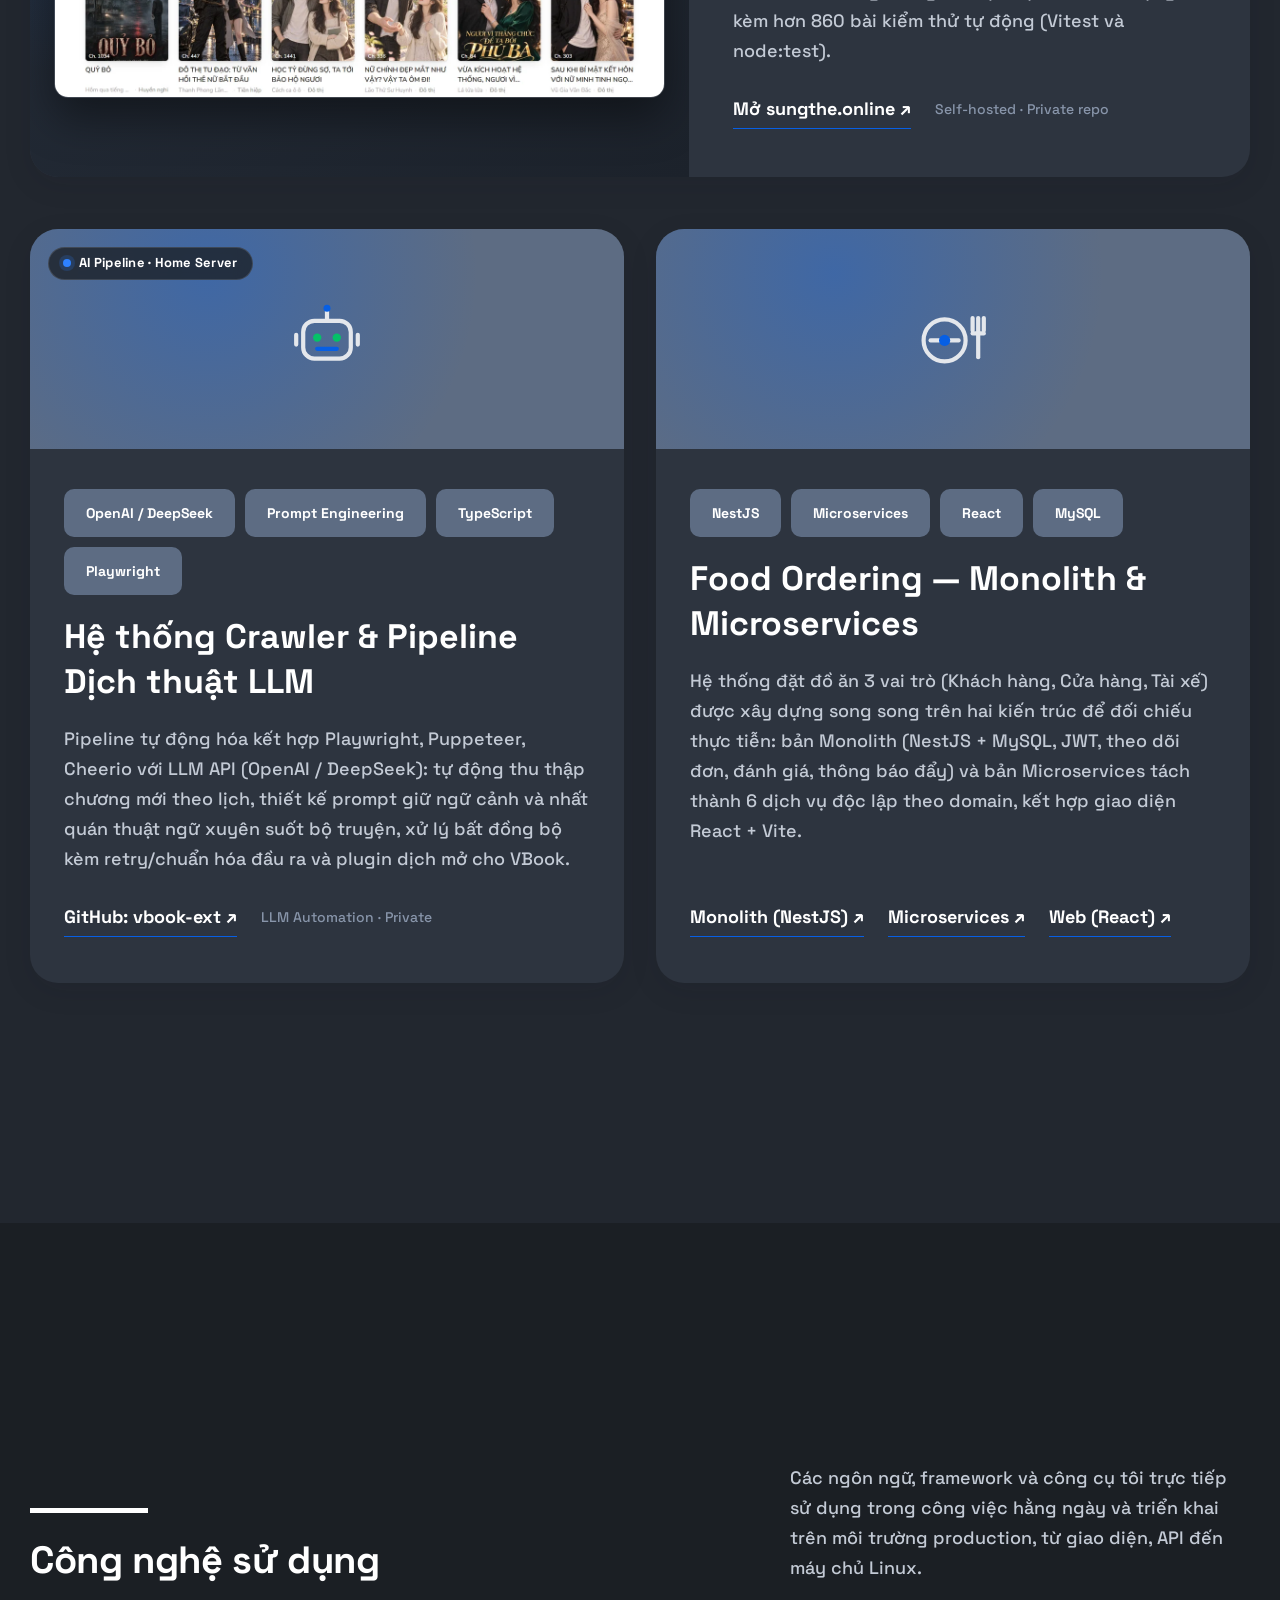
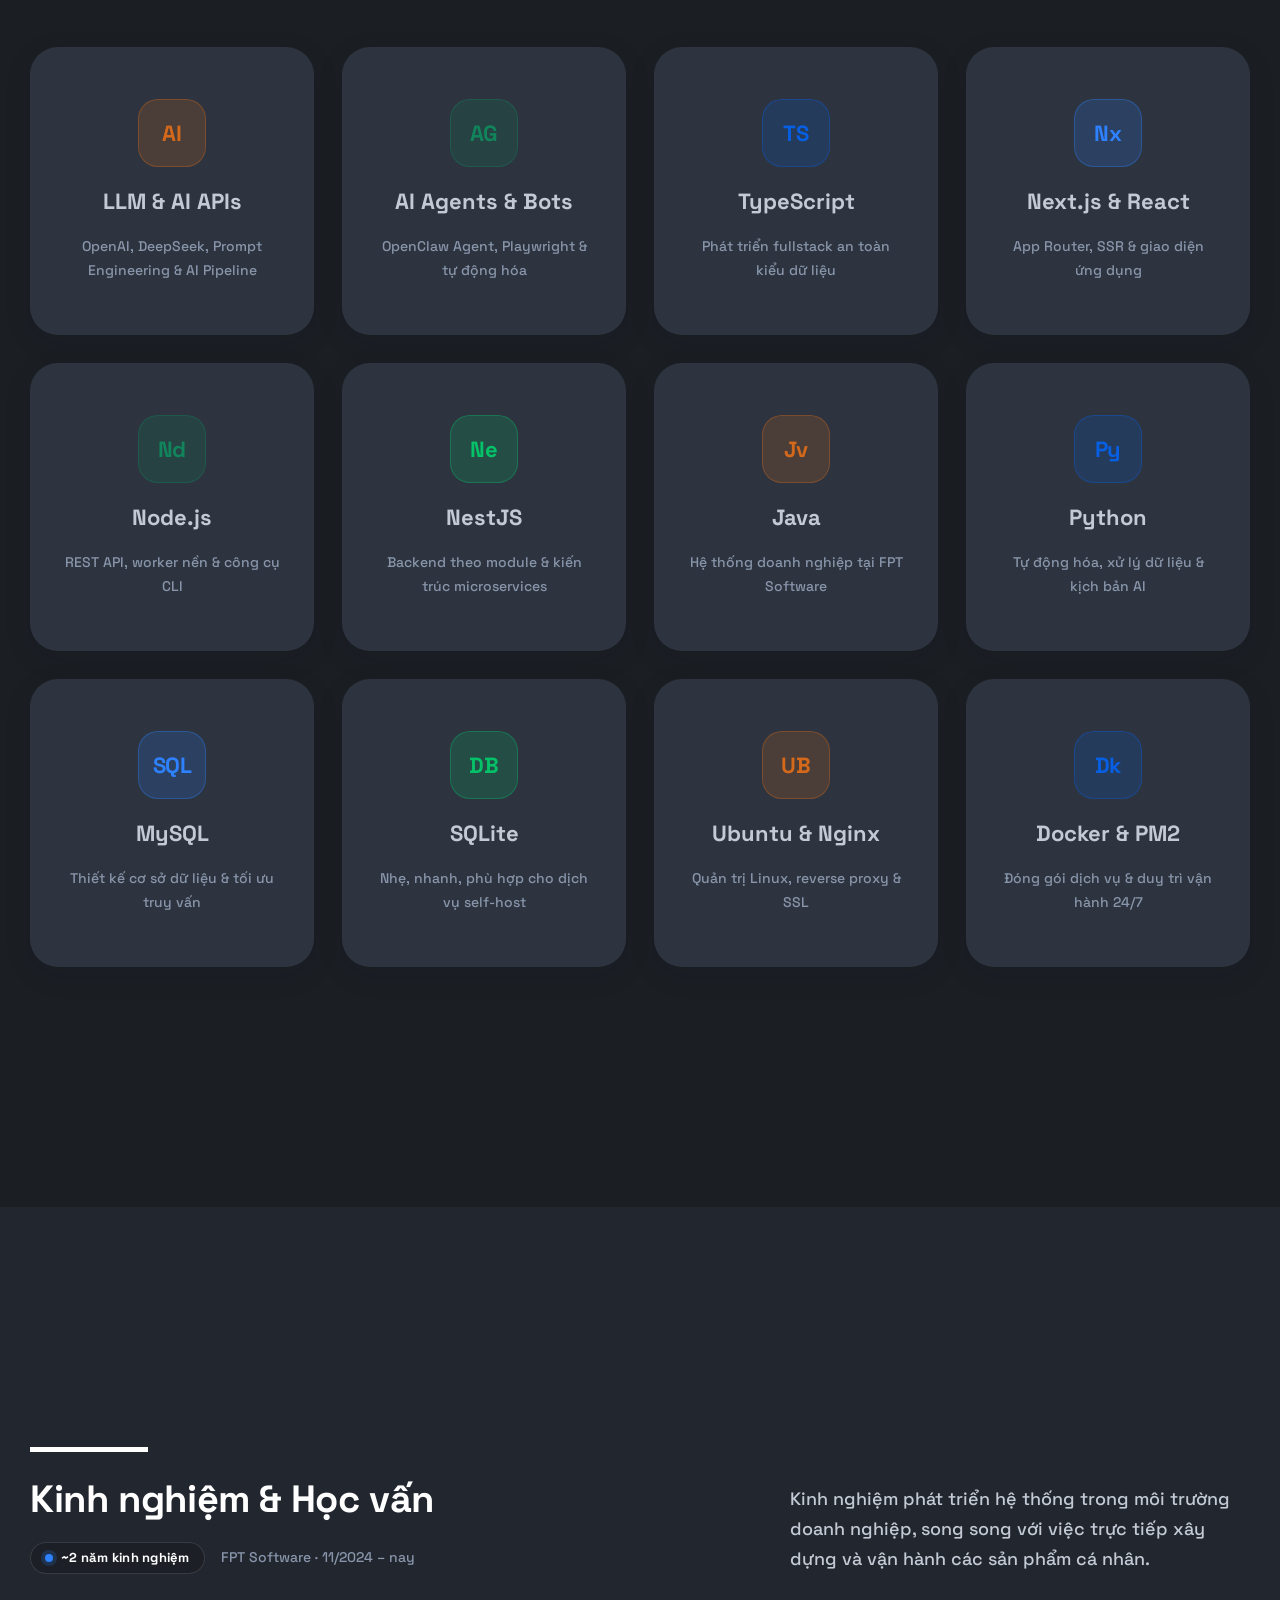
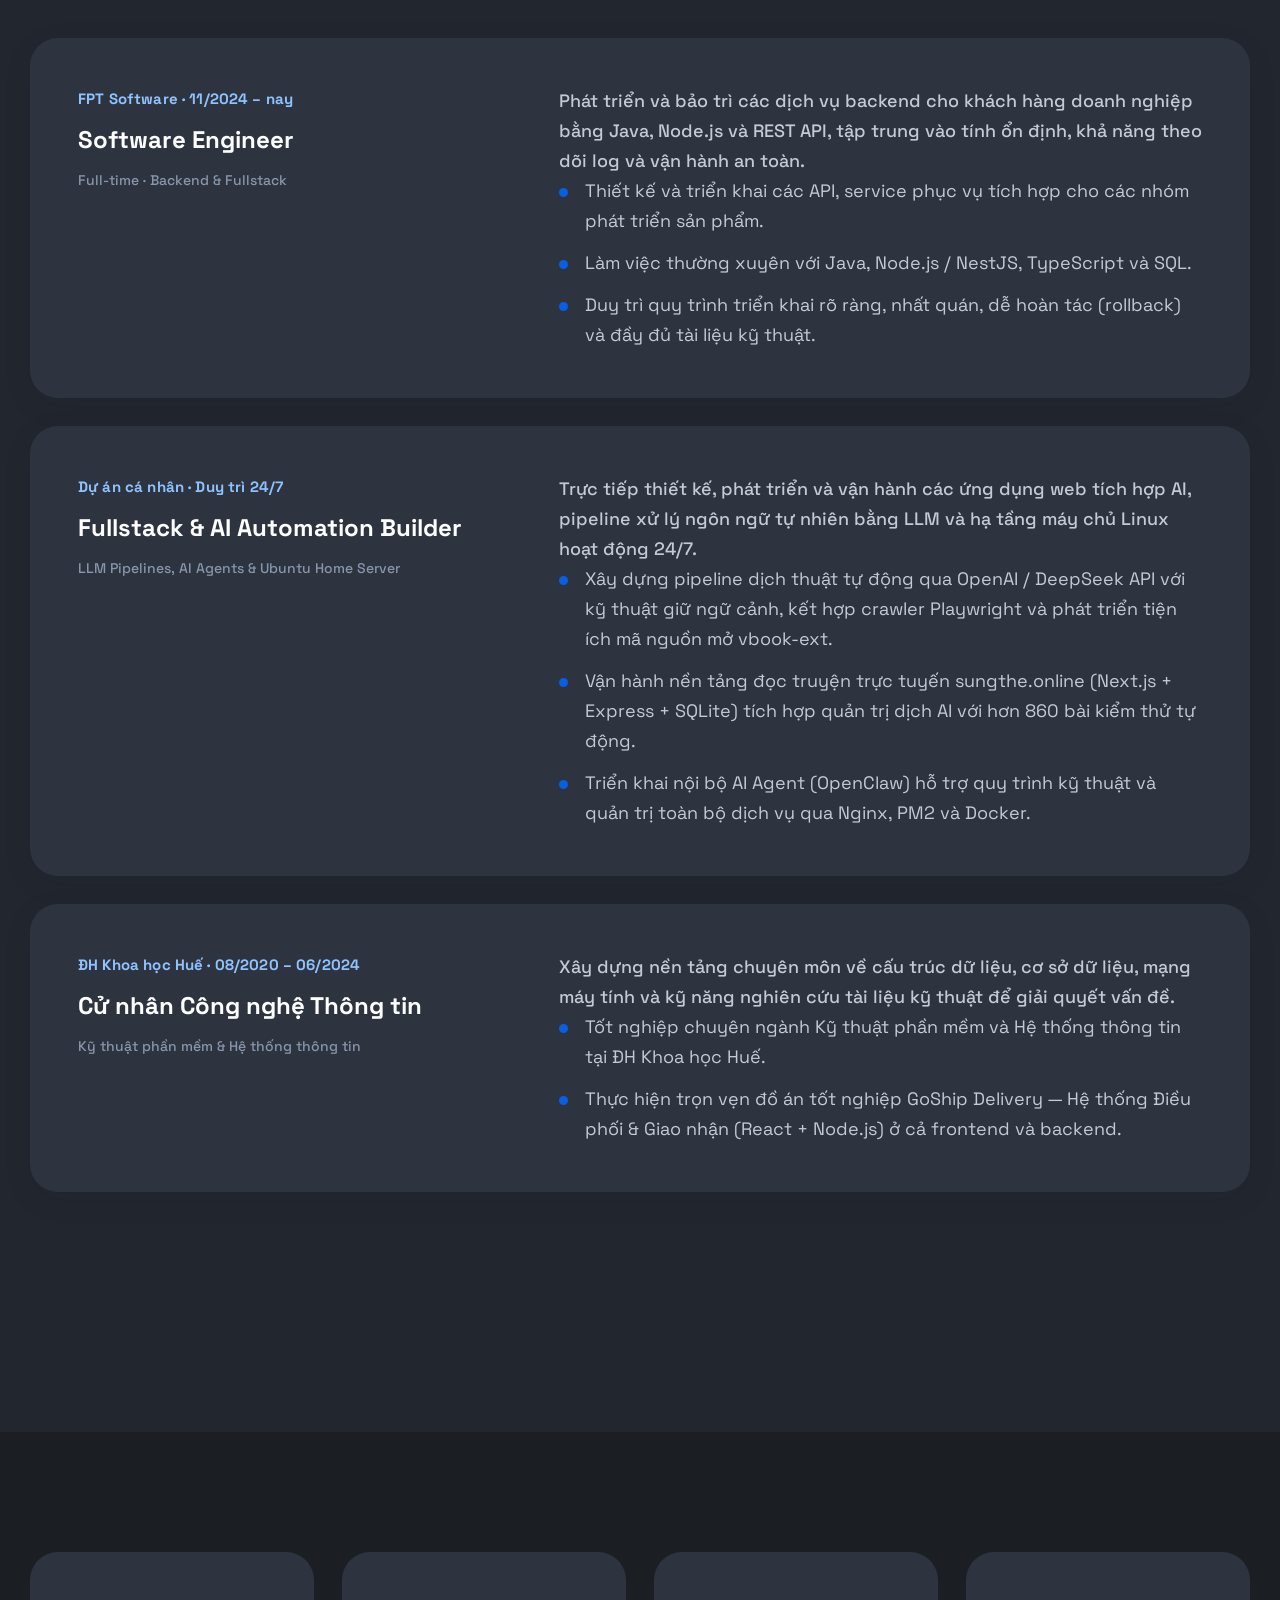
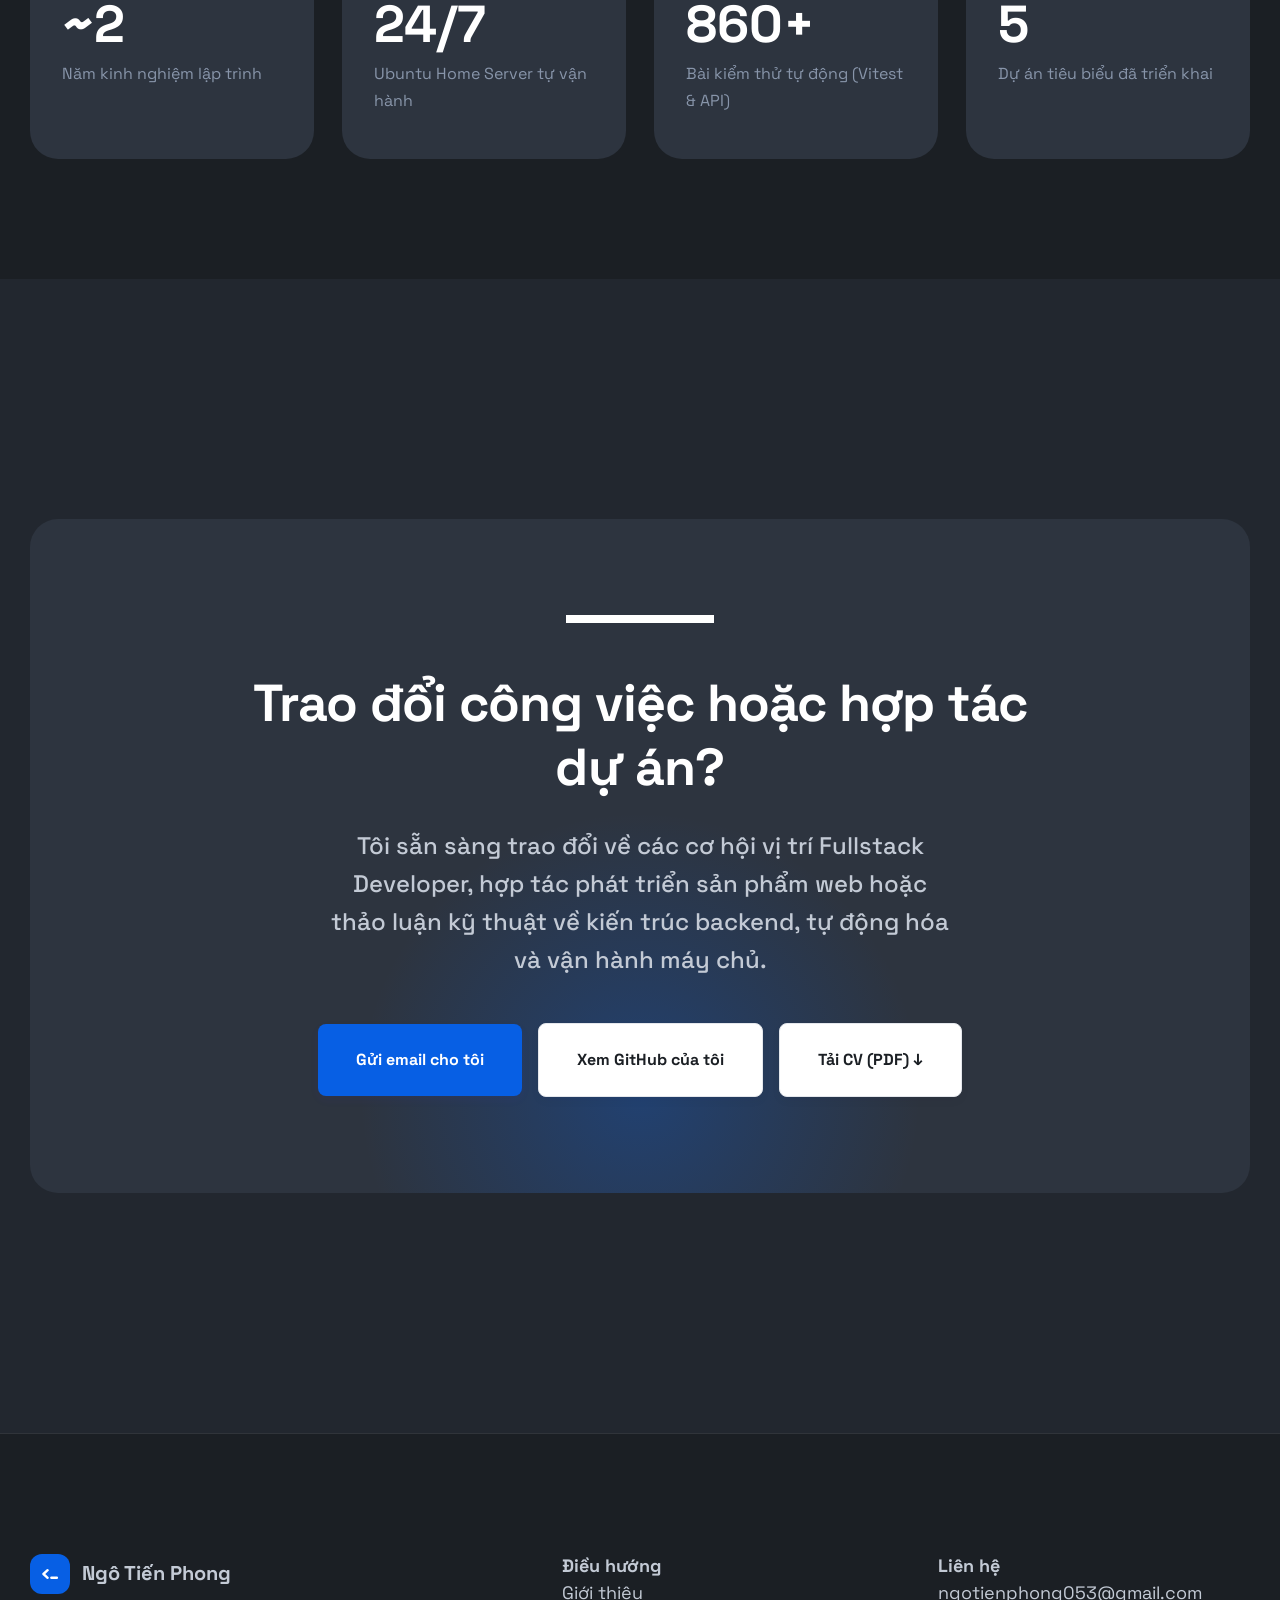
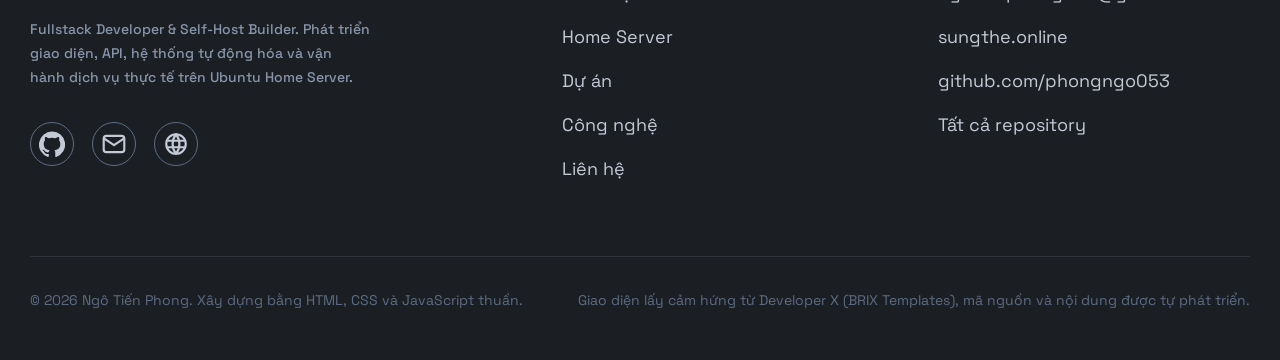
==== commit b9ce767d: "Fix stale i18n cache so CV button/link switches to EN; add asset cache-busting" ====
--- a/index.html
+++ b/index.html
@@ -17,7 +17,7 @@
   <link rel="preconnect" href="https://fonts.googleapis.com">
   <link rel="preconnect" href="https://fonts.gstatic.com" crossorigin>
   <link rel="stylesheet" href="https://fonts.googleapis.com/css2?family=Space+Grotesk:wght@300;400;500;600;700&display=swap">
-  <link rel="stylesheet" href="css/main.css">
+  <link rel="stylesheet" href="css/main.css?v=20261120">
 
   <!-- Pick the saved locale before the first paint so the page never flashes the wrong language. -->
   <script>
@@ -35,8 +35,8 @@
     })();
   </script>
 
-  <script src="js/i18n.js" defer></script>
-  <script src="js/main.js" defer></script>
+  <script src="js/i18n.js?v=20261120" defer></script>
+  <script src="js/main.js?v=20261120" defer></script>
 </head>
 <body>
 
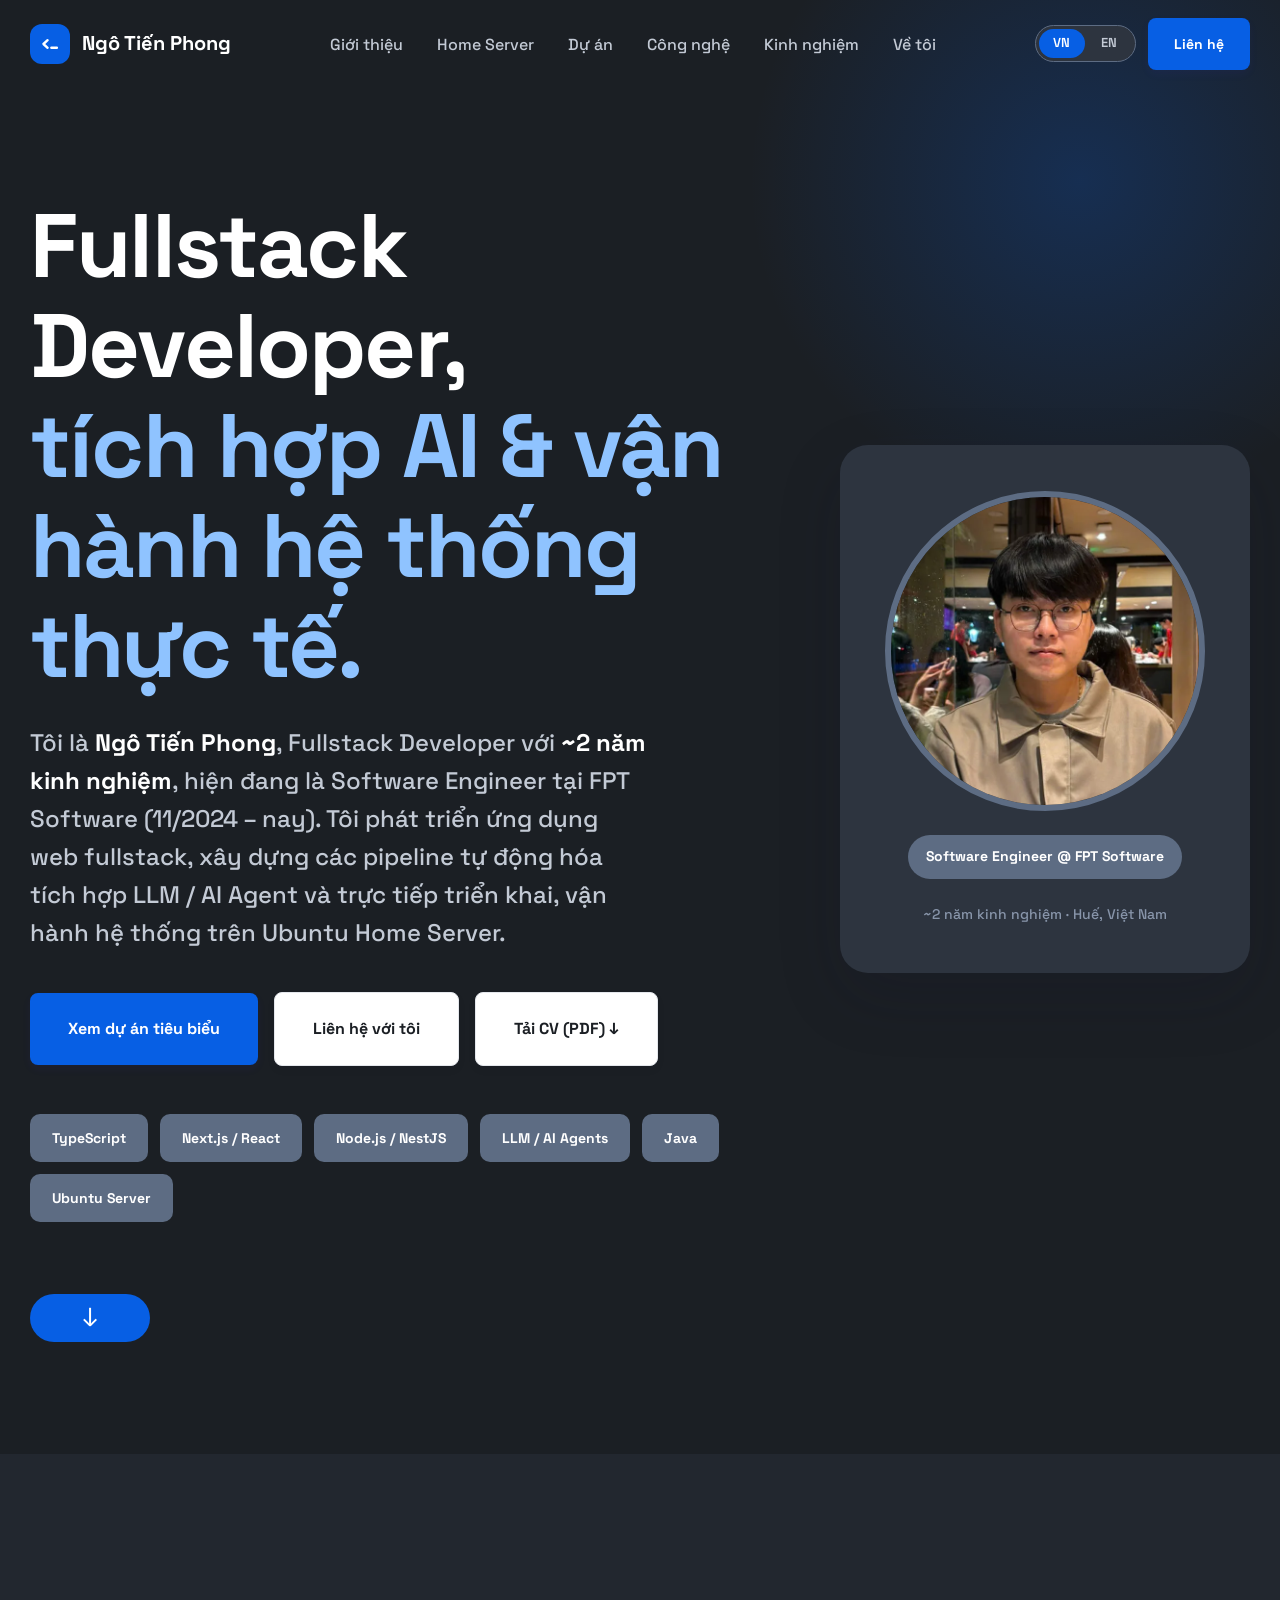
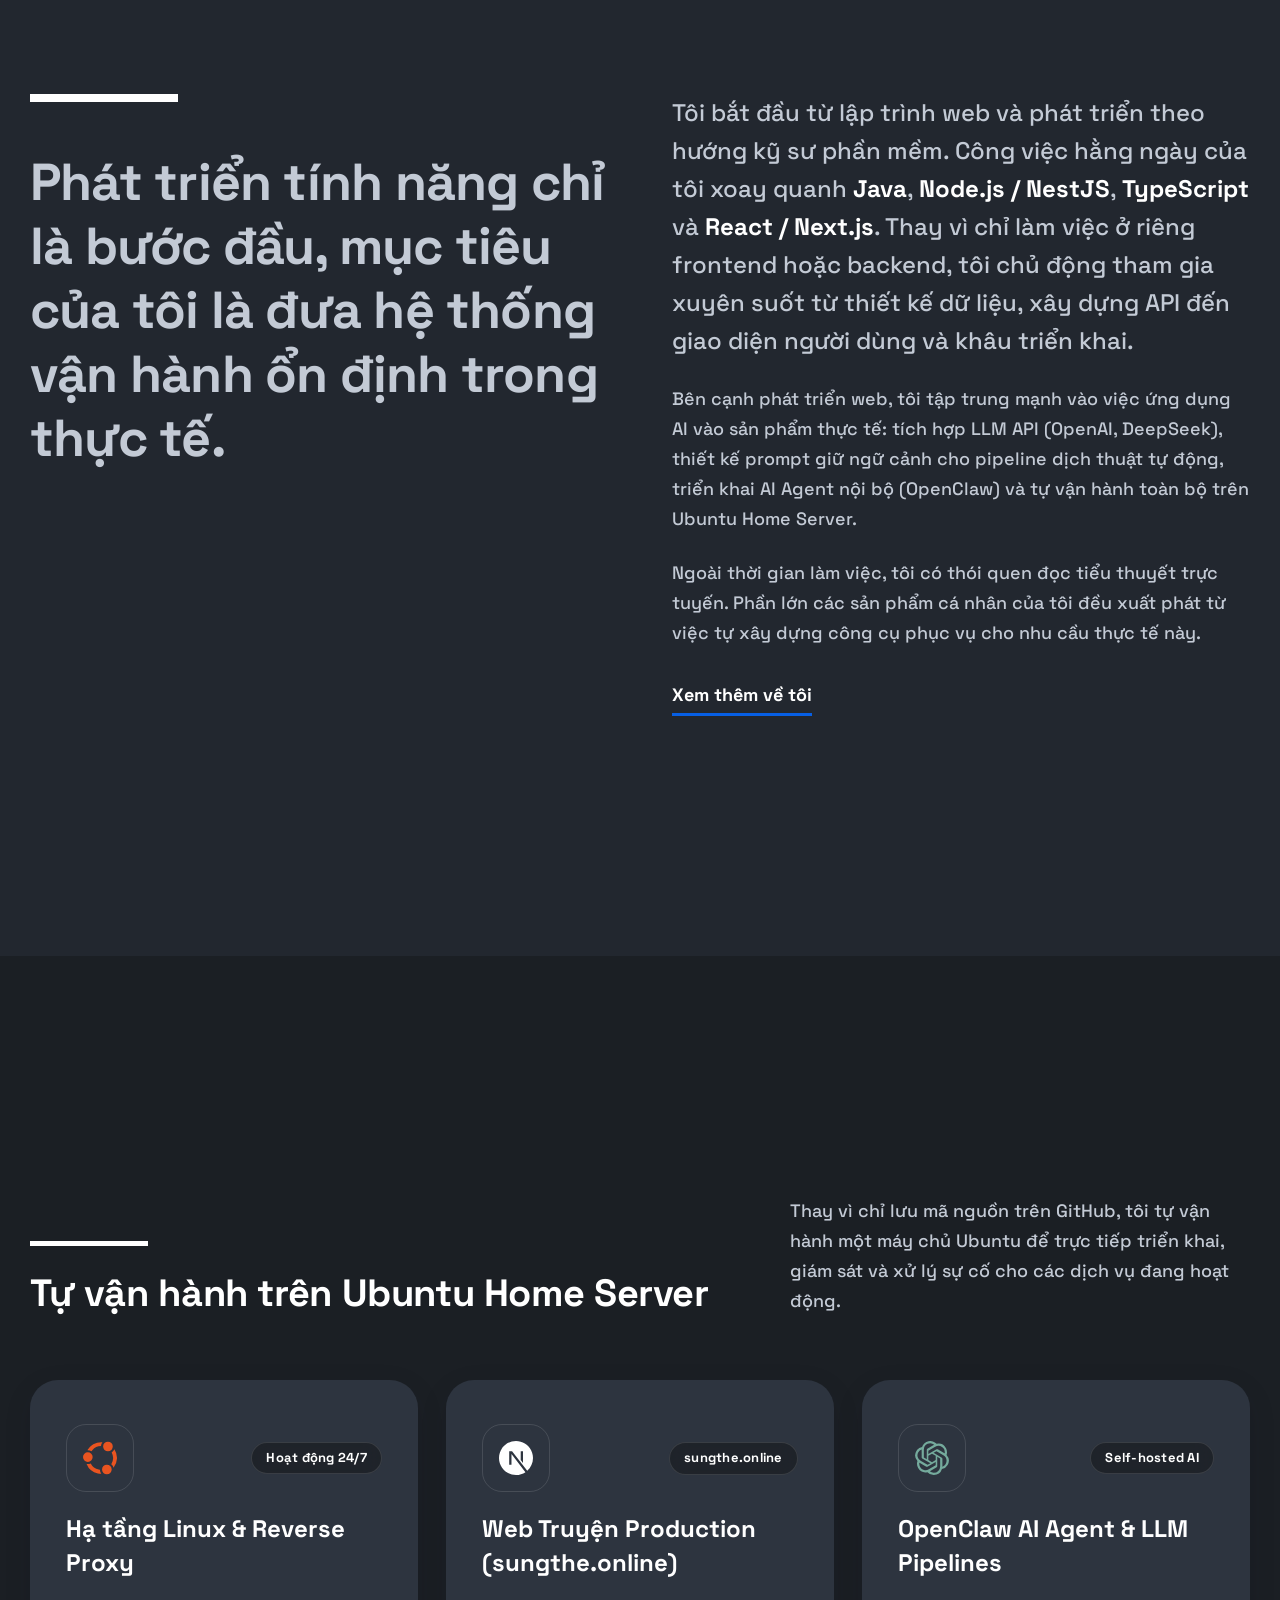
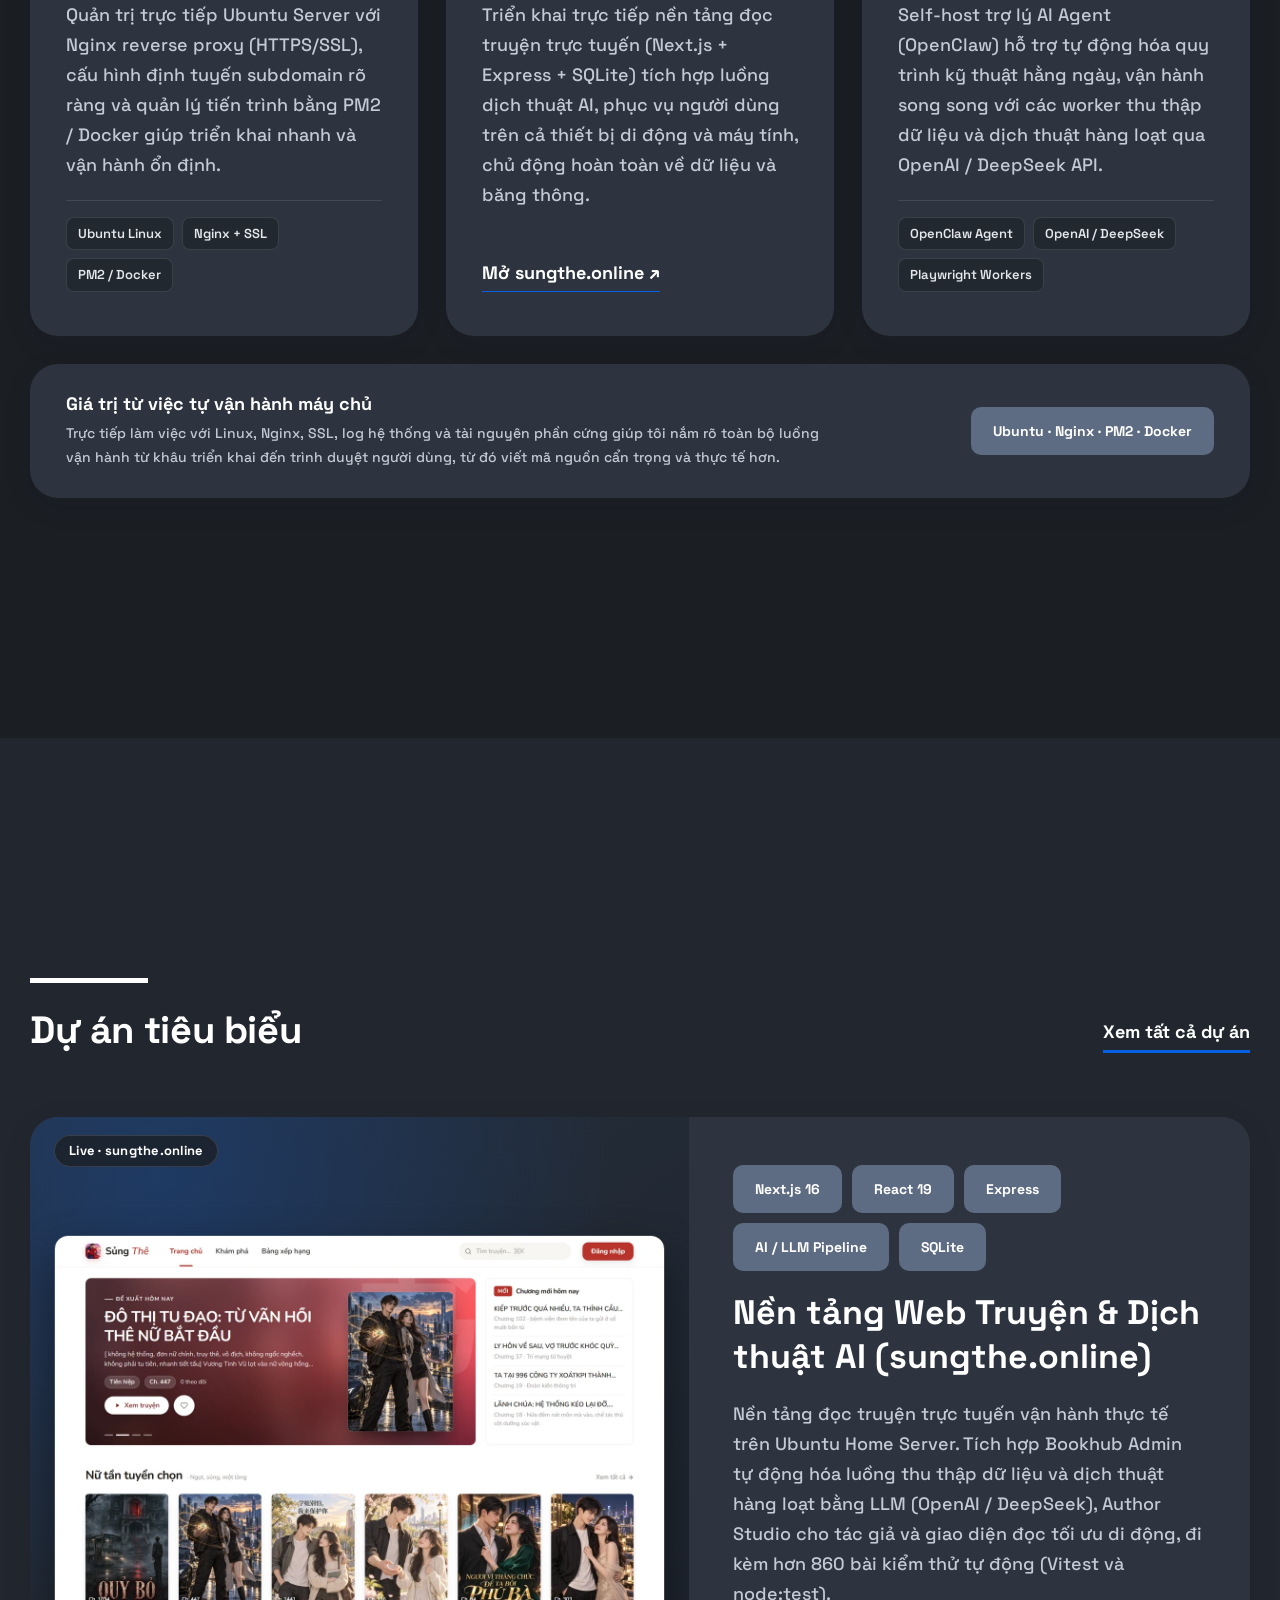
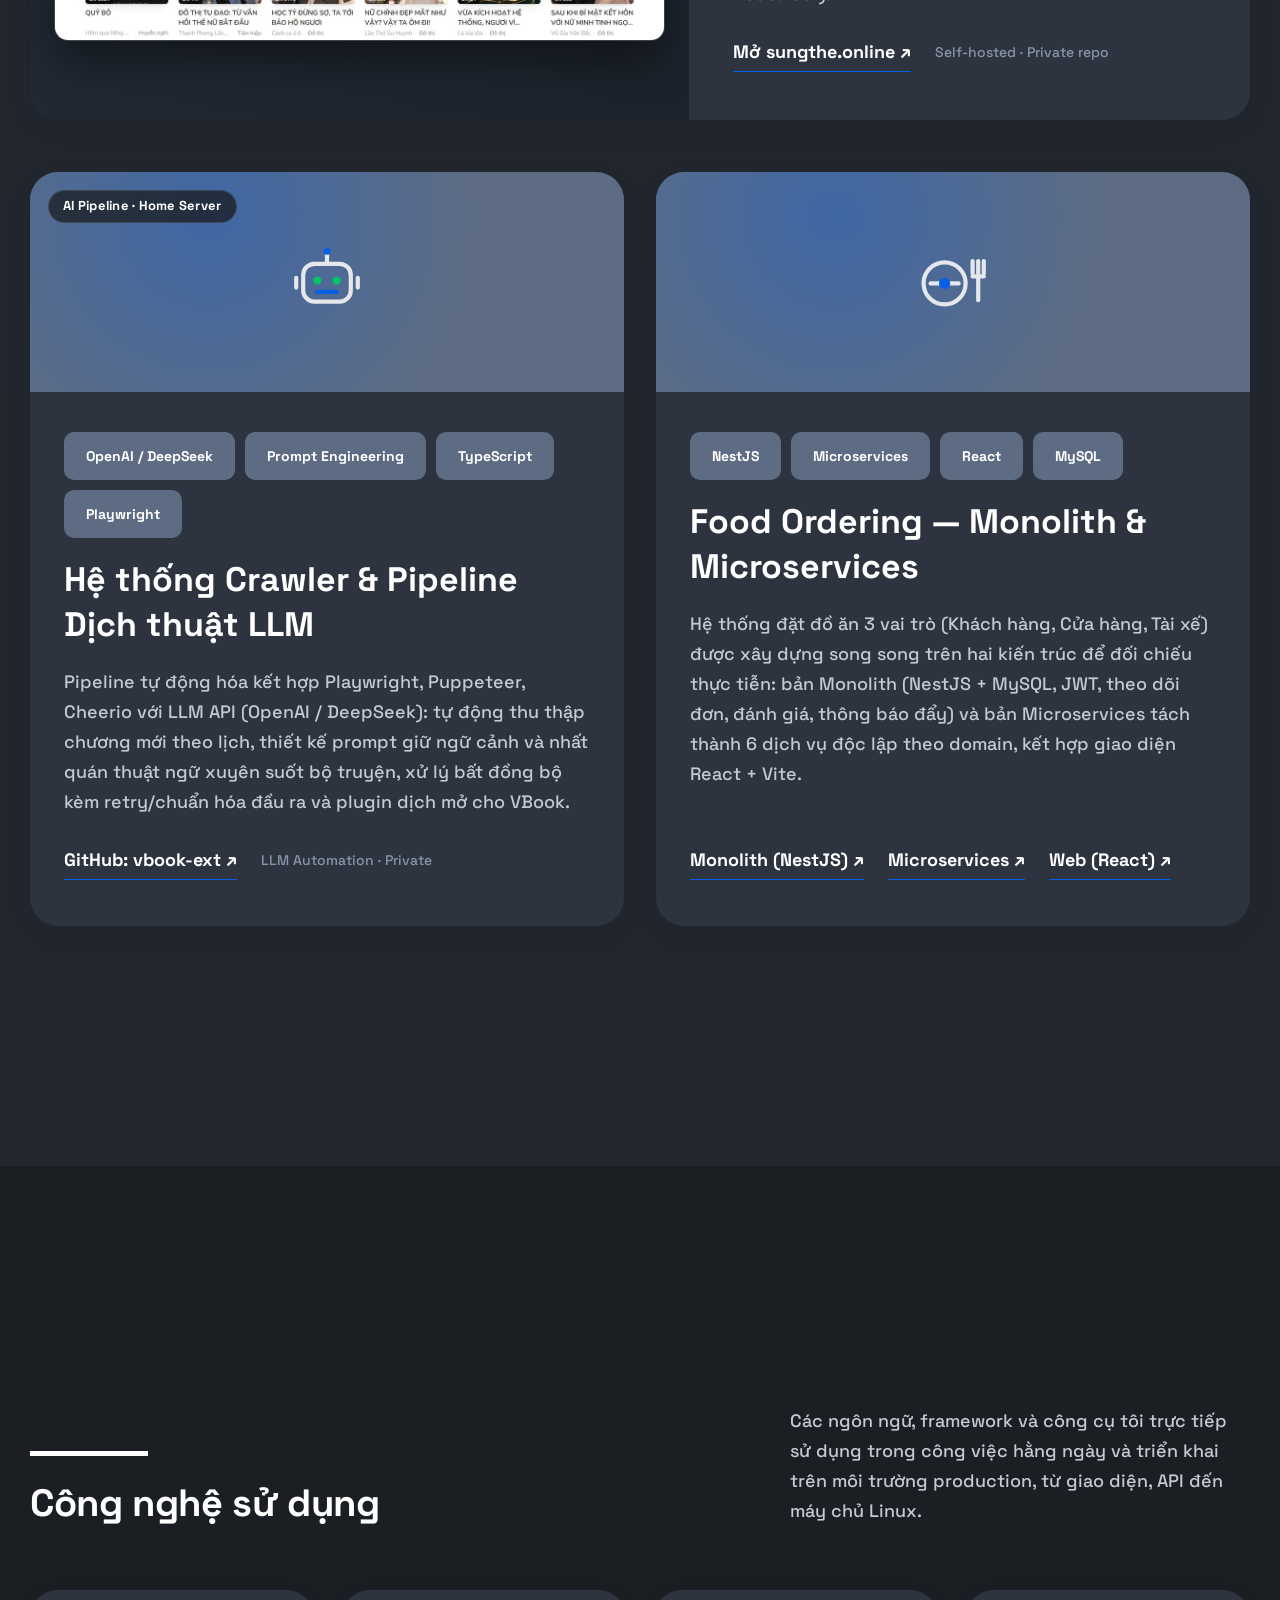
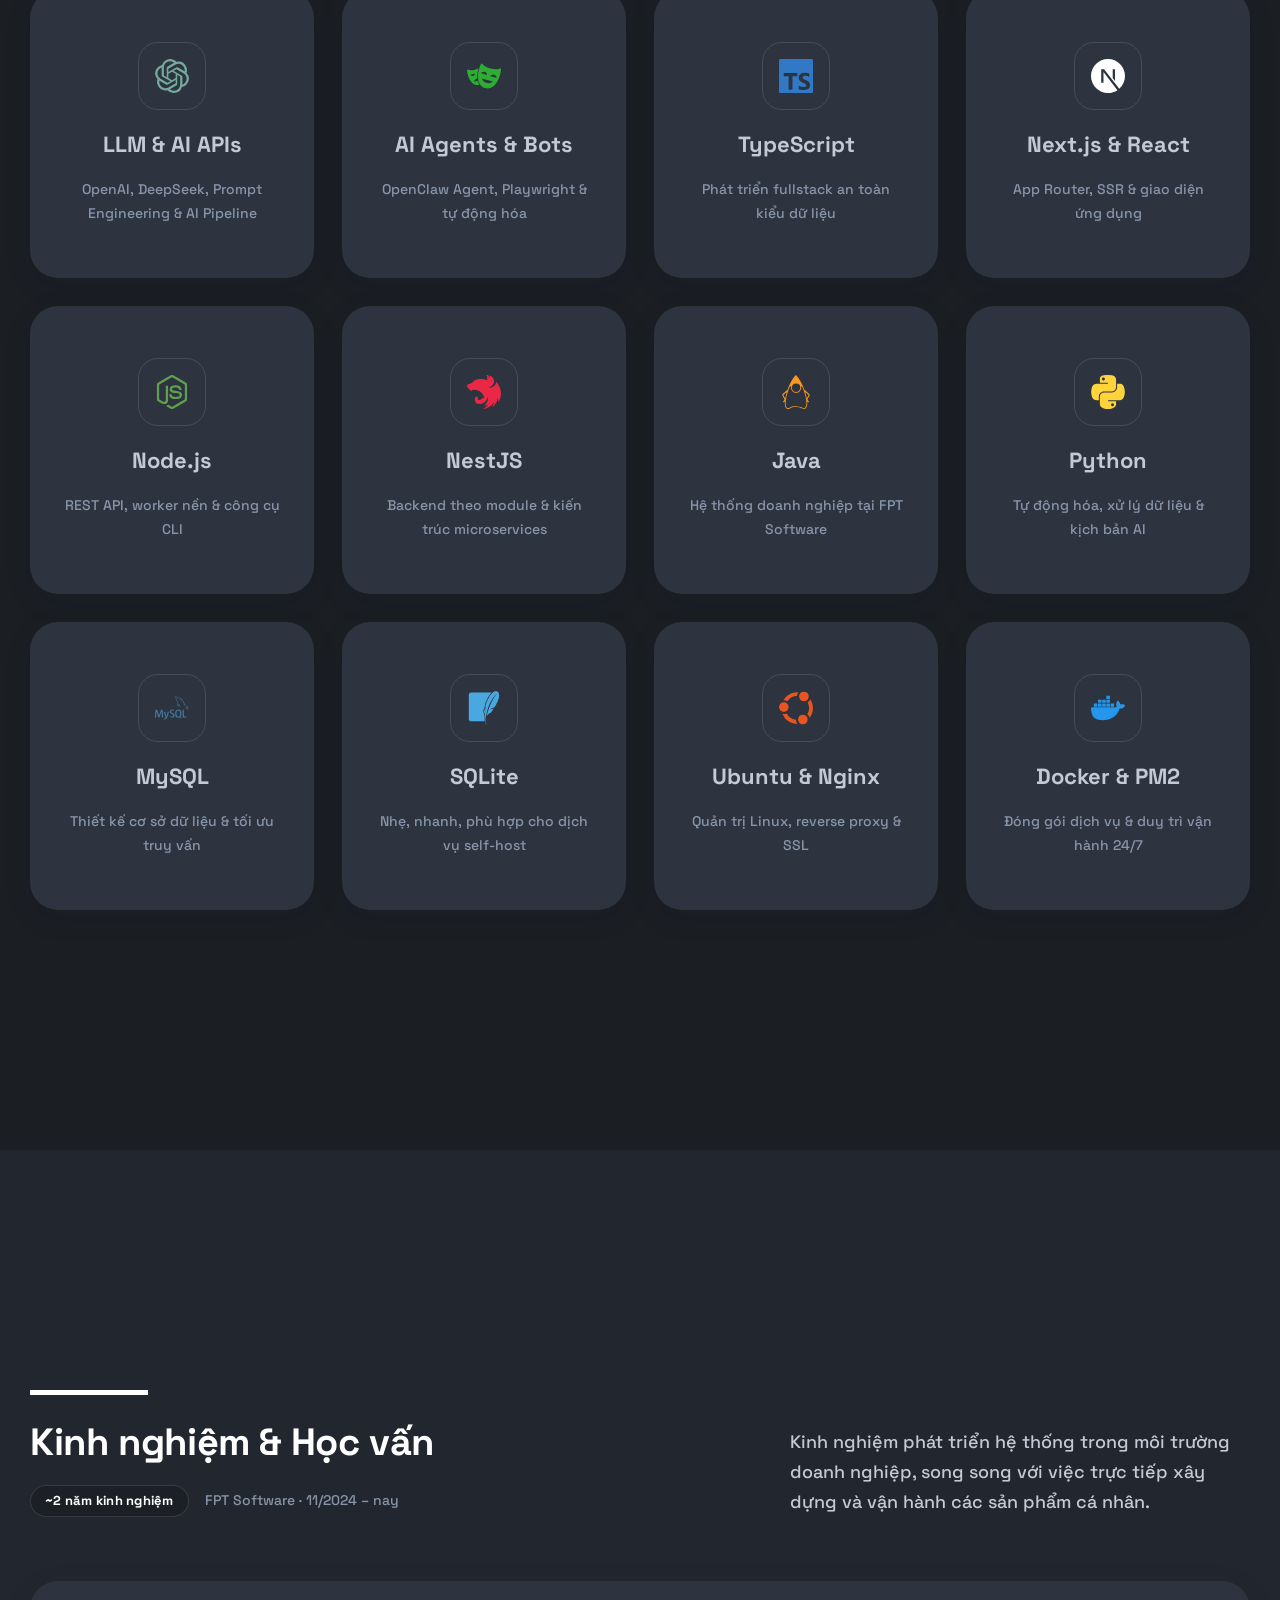
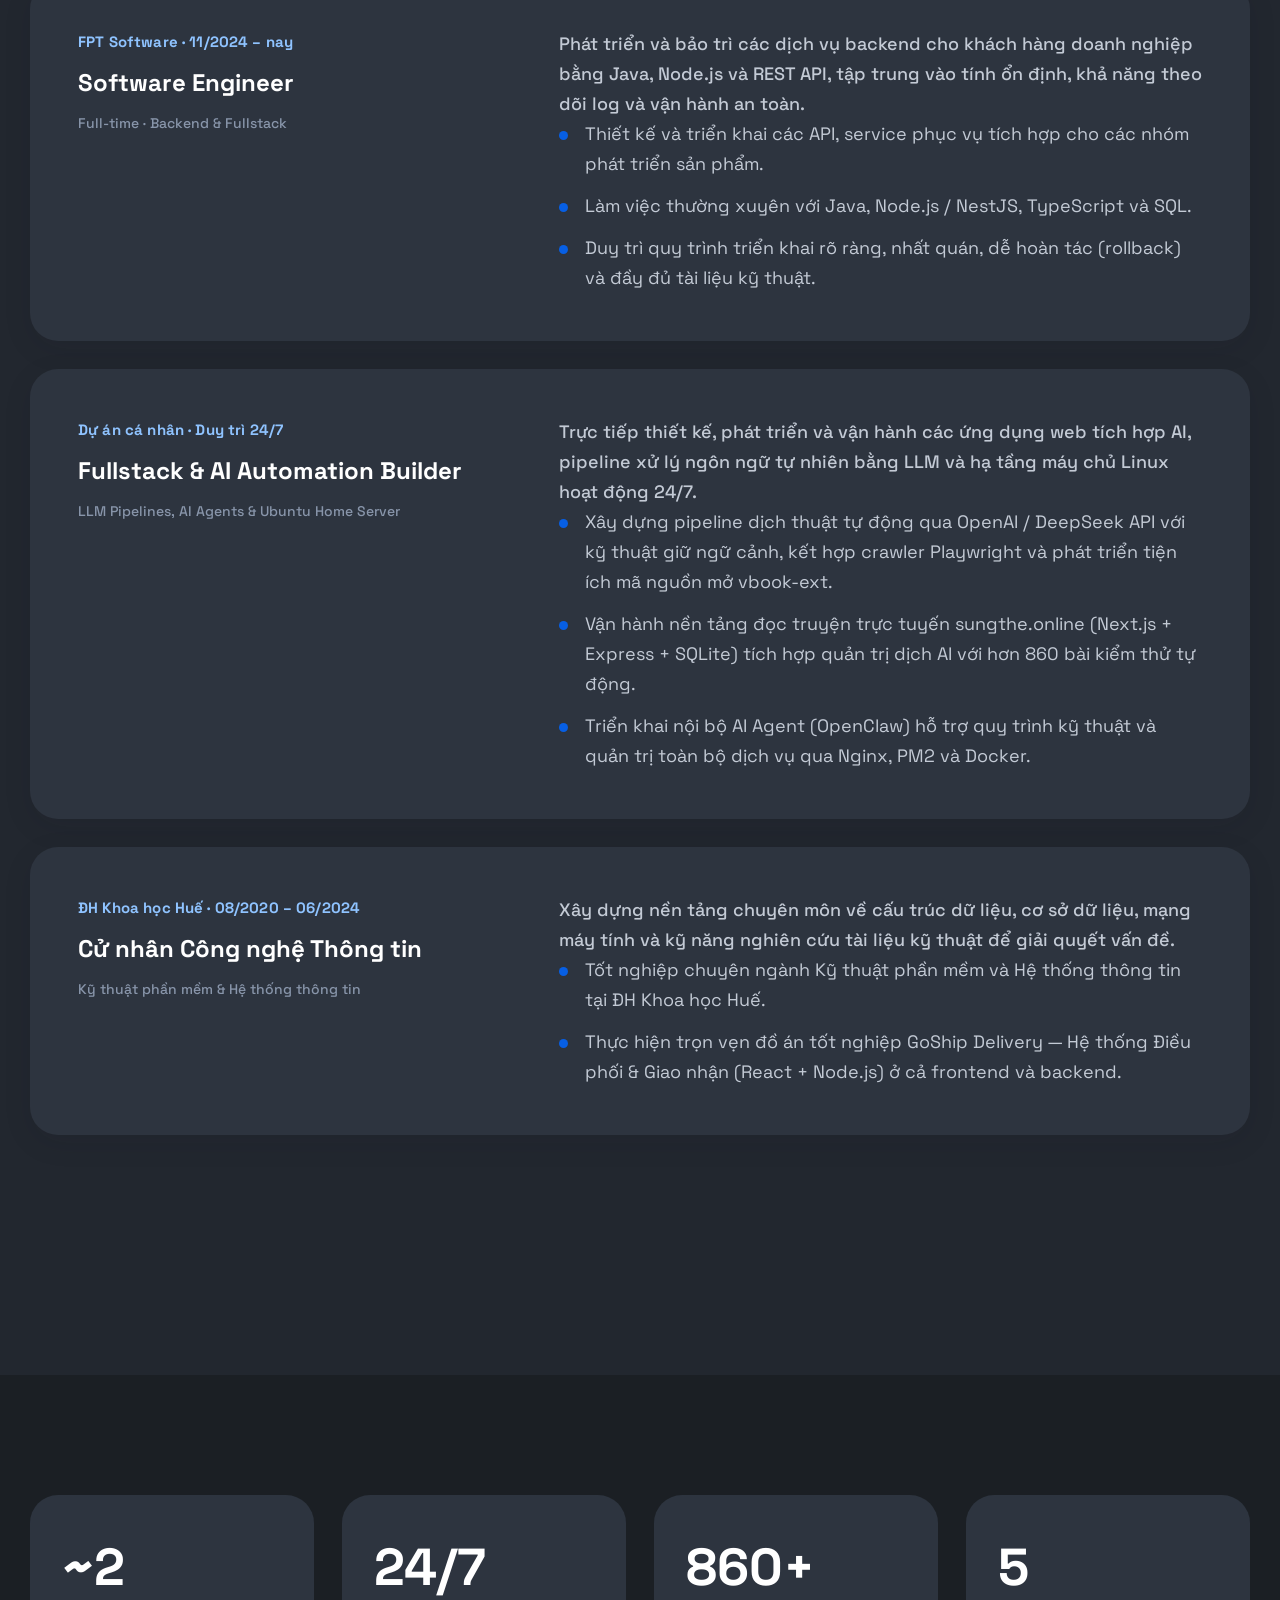
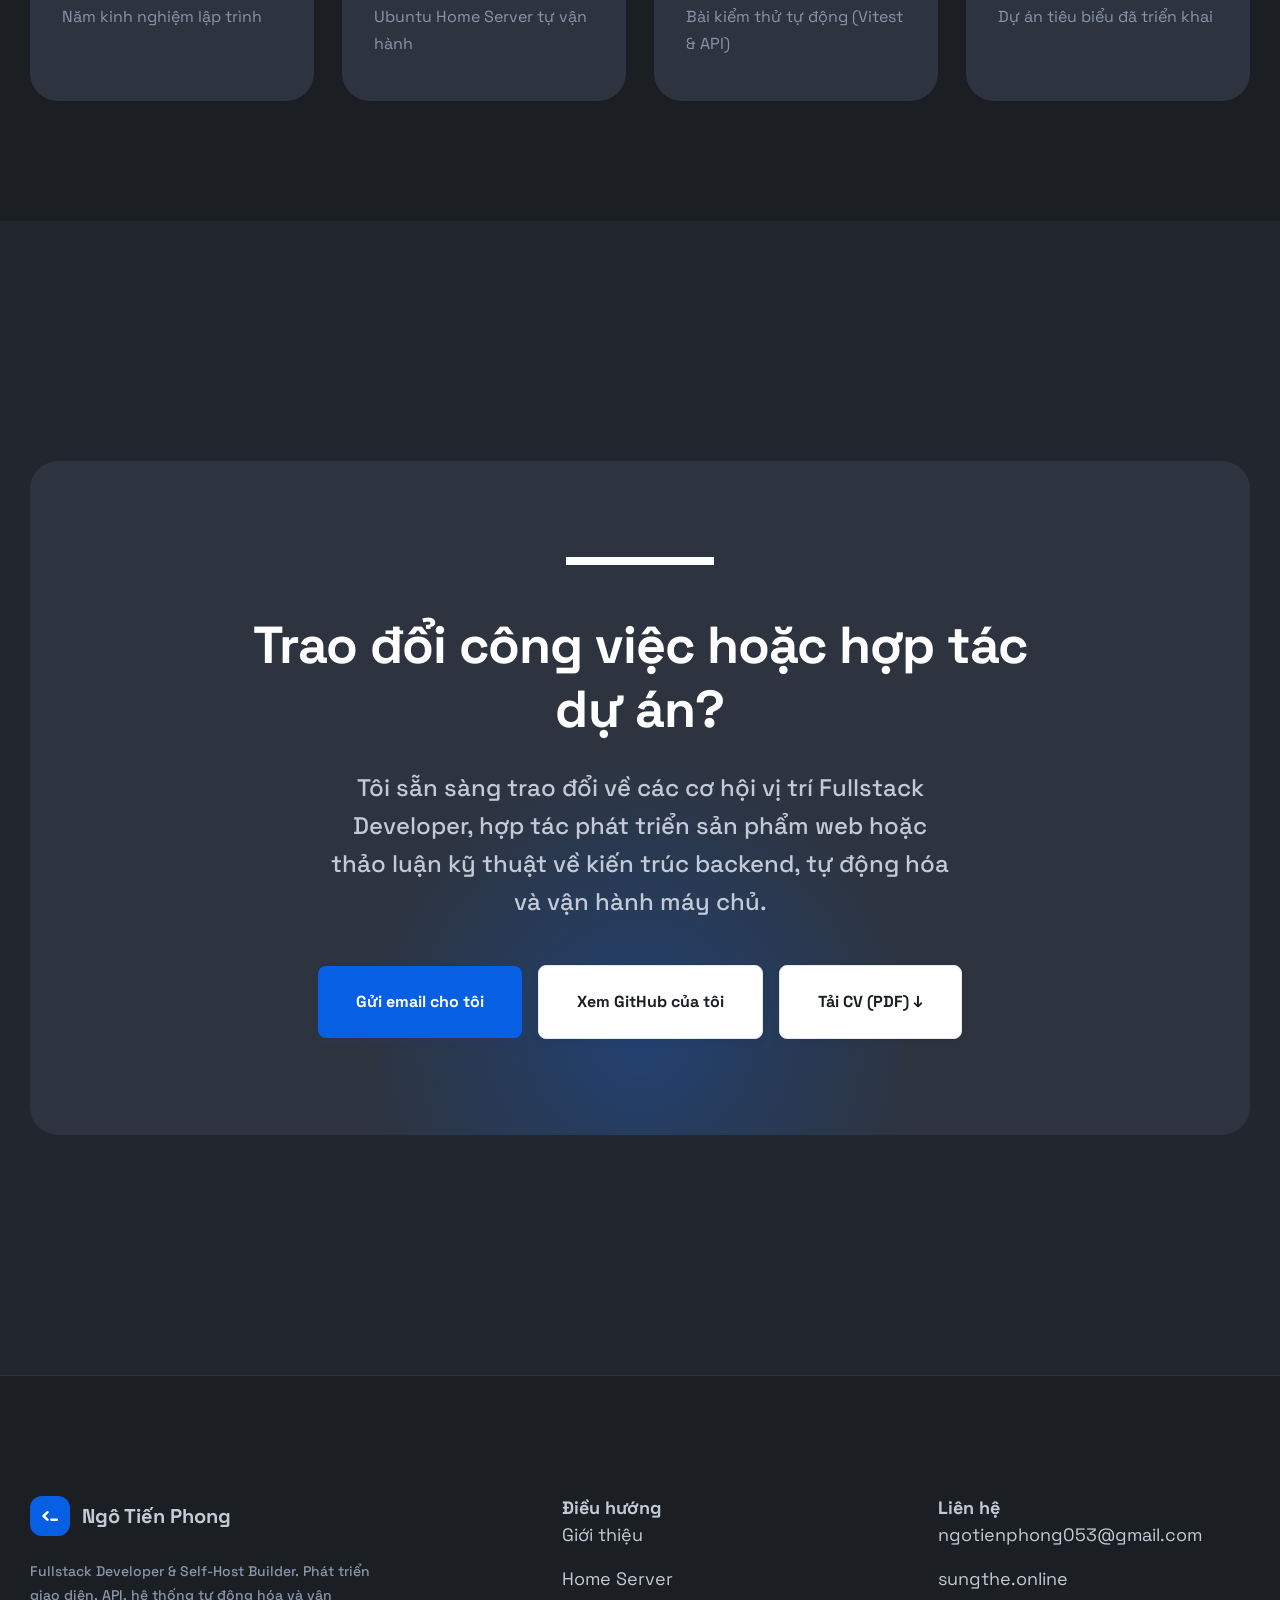
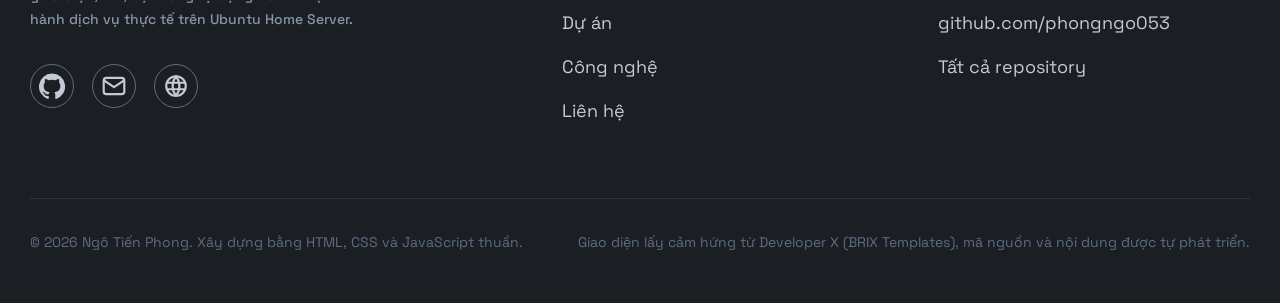
==== commit 221e4966: "Replace skill text marks with official tech icons and hide status dots" ====
--- a/index.html
+++ b/index.html
@@ -1,29 +1,33 @@
 <!DOCTYPE html>
 <html lang="vi">
+
 <head>
   <meta charset="UTF-8">
   <meta name="viewport" content="width=device-width, initial-scale=1.0">
   <title data-i18n="meta.home.title">Ngô Tiến Phong — Fullstack Developer &amp; Self-Host Builder</title>
-  <meta name="description" data-i18n-content="meta.home.description" content="Portfolio của Ngô Tiến Phong — Fullstack Developer (~2 năm kinh nghiệm) tại FPT Software. Phát triển ứng dụng web fullstack (Next.js, React, Node.js, NestJS, Java), hệ thống tự động hóa tích hợp AI và vận hành Ubuntu Home Server.">
+  <meta name="description" data-i18n-content="meta.home.description"
+    content="Portfolio của Ngô Tiến Phong — Fullstack Developer (~2 năm kinh nghiệm) tại FPT Software. Phát triển ứng dụng web fullstack (Next.js, React, Node.js, NestJS, Java), hệ thống tự động hóa tích hợp AI và vận hành Ubuntu Home Server.">
   <meta name="author" content="Ngô Tiến Phong">
   <meta name="theme-color" content="#1b1f24">
 
   <meta property="og:type" content="website">
   <meta property="og:title" data-i18n-content="meta.home.ogTitle" content="Ngô Tiến Phong — Fullstack Developer">
-  <meta property="og:description" data-i18n-content="meta.home.ogDescription" content="Fullstack Developer phát triển ứng dụng web trọn vẹn và trực tiếp vận hành hệ thống trên Ubuntu Home Server.">
+  <meta property="og:description" data-i18n-content="meta.home.ogDescription"
+    content="Fullstack Developer phát triển ứng dụng web trọn vẹn và trực tiếp vận hành hệ thống trên Ubuntu Home Server.">
   <meta property="og:image" content="https://phongngo053.github.io/portfolio/assets/avatar.jpg">
 
   <link rel="icon" type="image/svg+xml" href="assets/favicon.svg">
   <link rel="preconnect" href="https://fonts.googleapis.com">
   <link rel="preconnect" href="https://fonts.gstatic.com" crossorigin>
-  <link rel="stylesheet" href="https://fonts.googleapis.com/css2?family=Space+Grotesk:wght@300;400;500;600;700&display=swap">
+  <link rel="stylesheet"
+    href="https://fonts.googleapis.com/css2?family=Space+Grotesk:wght@300;400;500;600;700&display=swap">
   <link rel="stylesheet" href="css/main.css?v=20261120">
 
   <!-- Pick the saved locale before the first paint so the page never flashes the wrong language. -->
   <script>
     (function () {
       var lang = "vi";
-      try { lang = localStorage.getItem("phong-lang") || "vi"; } catch (e) {}
+      try { lang = localStorage.getItem("phong-lang") || "vi"; } catch (e) { }
       if (lang !== "vi" && lang !== "en") lang = "vi";
       document.documentElement.setAttribute("lang", lang);
       if (lang !== "vi") {
@@ -38,16 +42,19 @@
   <script src="js/i18n.js?v=20261120" defer></script>
   <script src="js/main.js?v=20261120" defer></script>
 </head>
+
 <body>
 
   <!-- ============================== NAV ============================== -->
   <header class="nav">
     <div class="container nav-inner">
-      <a class="nav-logo" href="index.html" aria-label="Ngô Tiến Phong — trang chủ" data-i18n-attr="aria-label:nav.home">
+      <a class="nav-logo" href="index.html" aria-label="Ngô Tiến Phong — trang chủ"
+        data-i18n-attr="aria-label:nav.home">
         <span class="logo-mark" aria-hidden="true">
-          <svg width="22" height="22" viewBox="0 0 64 64" fill="none" stroke="currentColor" stroke-width="7" stroke-linecap="round" stroke-linejoin="round">
-            <path d="M25 21 L13 32 L25 43"/>
-            <path d="M36 43 H52"/>
+          <svg width="22" height="22" viewBox="0 0 64 64" fill="none" stroke="currentColor" stroke-width="7"
+            stroke-linecap="round" stroke-linejoin="round">
+            <path d="M25 21 L13 32 L25 43" />
+            <path d="M36 43 H52" />
           </svg>
         </span>
         <span>Ngô Tiến Phong</span>
@@ -71,12 +78,14 @@
       </nav>
 
       <div class="nav-actions">
-        <div class="lang-switch lang-switch-desktop" role="group" aria-label="Đổi ngôn ngữ" data-i18n-attr="aria-label:nav.langSwitch">
+        <div class="lang-switch lang-switch-desktop" role="group" aria-label="Đổi ngôn ngữ"
+          data-i18n-attr="aria-label:nav.langSwitch">
           <button class="lang-option is-active" type="button" data-lang="vi" aria-pressed="true">VN</button>
           <button class="lang-option" type="button" data-lang="en" aria-pressed="false">EN</button>
         </div>
         <a class="btn btn-primary btn-small" href="#contact" data-i18n="nav.talk">Liên hệ</a>
-        <button class="nav-toggle" id="nav-toggle" type="button" aria-expanded="false" aria-controls="nav-links" aria-label="Mở hoặc đóng menu" data-i18n-attr="aria-label:nav.toggle">
+        <button class="nav-toggle" id="nav-toggle" type="button" aria-expanded="false" aria-controls="nav-links"
+          aria-label="Mở hoặc đóng menu" data-i18n-attr="aria-label:nav.toggle">
           <span></span>
         </button>
       </div>
@@ -90,7 +99,6 @@
       <div class="container">
         <div class="hero-grid">
           <div class="hero-copy">
-            <p class="hero-eyebrow"><span class="dot" aria-hidden="true"></span><span data-i18n="hero.eyebrow">Sẵn sàng hợp tác &amp; dự án mới</span></p>
 
             <h1 class="display-1" data-i18n-html="hero.title">
               Fullstack Developer,<br />
@@ -107,7 +115,8 @@
             <div class="buttons-row">
               <a class="btn btn-primary" href="#projects" data-i18n="hero.viewWork">Xem dự án tiêu biểu</a>
               <a class="btn btn-secondary" href="#contact" data-i18n="hero.getInTouch">Liên hệ với tôi</a>
-        <a class="btn btn-secondary" href="assets/Ngo-Tien-Phong-CV-VI.pdf" download data-i18n="cv.download" data-i18n-attr="href:cv.file">Tải CV (PDF) ↓</a>
+              <a class="btn btn-secondary" href="assets/Ngo-Tien-Phong-CV-VI.pdf" download data-i18n="cv.download"
+                data-i18n-attr="href:cv.file">Tải CV (PDF) ↓</a>
             </div>
 
             <div class="hero-badges">
@@ -124,15 +133,18 @@
             <div class="hero-visual-card">
               <picture>
                 <source srcset="assets/avatar.webp" type="image/webp">
-                <img class="avatar-circle _04" src="assets/avatar.jpg" width="320" height="320" fetchpriority="high" alt="Ngô Tiến Phong">
+                <img class="avatar-circle _04" src="assets/avatar.jpg" width="320" height="320" fetchpriority="high"
+                  alt="Ngô Tiến Phong">
               </picture>
-              <p class="hero-status"><span class="dot" aria-hidden="true"></span><span data-i18n="hero.status">Software Engineer @ FPT Software</span></p>
+              <p class="hero-status"><span class="dot" aria-hidden="true"></span><span data-i18n="hero.status">Software
+                  Engineer @ FPT Software</span></p>
               <p class="body-small text-neutral-500" data-i18n="hero.basedIn">~2 năm kinh nghiệm · Huế, Việt Nam</p>
             </div>
           </div>
         </div>
 
-        <a class="scroll-down" href="#about" aria-label="Cuộn xuống phần giới thiệu" data-i18n-attr="aria-label:hero.scroll">↓</a>
+        <a class="scroll-down" href="#about" aria-label="Cuộn xuống phần giới thiệu"
+          data-i18n-attr="aria-label:hero.scroll">↓</a>
       </div>
     </section>
 
@@ -187,8 +199,9 @@
         <div class="homelab-grid">
           <article class="card card-homelab reveal">
             <div class="homelab-head">
-              <span class="skill-mark" style="--mark:#d5691b" aria-hidden="true">UB</span>
-              <span class="status-pill"><span class="dot" aria-hidden="true"></span><span data-i18n="homelab.badgeLive">Hoạt động 24/7</span></span>
+              <span class="skill-mark" style="--mark:#e95420;--icon:url(../assets/tech-icons/ubuntu.svg)" aria-hidden="true"></span>
+              <span class="status-pill"><span class="dot" aria-hidden="true"></span><span
+                  data-i18n="homelab.badgeLive">Hoạt động 24/7</span></span>
             </div>
             <h3 class="h3" data-i18n="homelab.c1Title">Hạ tầng Linux &amp; Reverse Proxy</h3>
             <p class="body-default" data-i18n="homelab.c1Desc">
@@ -205,7 +218,7 @@
 
           <article class="card card-homelab reveal">
             <div class="homelab-head">
-              <span class="skill-mark" style="--mark:#05c168" aria-hidden="true">WEB</span>
+              <span class="skill-mark" style="--mark:#ffffff;--icon:url(../assets/tech-icons/nextjs.svg)" aria-hidden="true"></span>
               <span class="status-pill"><span class="dot" aria-hidden="true"></span><span>sungthe.online</span></span>
             </div>
             <h3 class="h3" data-i18n="homelab.c2Title">Web Truyện Production (sungthe.online)</h3>
@@ -215,14 +228,16 @@
               dữ liệu và băng thông.
             </p>
             <div>
-              <a class="link-underline small" href="https://sungthe.online" target="_blank" rel="noopener" data-i18n="homelab.c2Link">Mở sungthe.online ↗</a>
+              <a class="link-underline small" href="https://sungthe.online" target="_blank" rel="noopener"
+                data-i18n="homelab.c2Link">Mở sungthe.online ↗</a>
             </div>
           </article>
 
           <article class="card card-homelab reveal">
             <div class="homelab-head">
-              <span class="skill-mark" style="--mark:#2e81ff" aria-hidden="true">AI</span>
-              <span class="status-pill is-subtle"><span class="dot" aria-hidden="true"></span><span data-i18n="homelab.badgeSelf">Self-hosted AI</span></span>
+              <span class="skill-mark" style="--mark:#74aa9c;--icon:url(../assets/tech-icons/openai.svg)" aria-hidden="true"></span>
+              <span class="status-pill is-subtle"><span class="dot" aria-hidden="true"></span><span
+                  data-i18n="homelab.badgeSelf">Self-hosted AI</span></span>
             </div>
             <h3 class="h3" data-i18n="homelab.c3Title">OpenClaw AI Agent &amp; LLM Pipelines</h3>
             <p class="body-default" data-i18n="homelab.c3Desc">
@@ -266,11 +281,16 @@
 
           <article class="card card-project card-project-featured reveal">
             <div class="card-project-visual has-screenshot">
-              <span class="status-pill"><span class="dot" aria-hidden="true"></span><span data-i18n="projects.liveBadge">Live · sungthe.online</span></span>
-              <a class="card-project-preview-link" href="https://sungthe.online" target="_blank" rel="noopener" aria-label="Mở trang web sungthe.online trong tab mới" data-i18n-attr="aria-label:projects.sungthePreviewLabel">
+              <span class="status-pill"><span class="dot" aria-hidden="true"></span><span
+                  data-i18n="projects.liveBadge">Live · sungthe.online</span></span>
+              <a class="card-project-preview-link" href="https://sungthe.online" target="_blank" rel="noopener"
+                aria-label="Mở trang web sungthe.online trong tab mới"
+                data-i18n-attr="aria-label:projects.sungthePreviewLabel">
                 <picture>
                   <source srcset="assets/projects/sungthe.webp" type="image/webp">
-                  <img src="assets/projects/sungthe.jpg" width="1280" height="850" loading="lazy" decoding="async" alt="Ảnh chụp màn hình trang chủ nền tảng đọc truyện trực tuyến (sungthe.online)" data-i18n-attr="alt:projects.sungtheAlt">
+                  <img src="assets/projects/sungthe.jpg" width="1280" height="850" loading="lazy" decoding="async"
+                    alt="Ảnh chụp màn hình trang chủ nền tảng đọc truyện trực tuyến (sungthe.online)"
+                    data-i18n-attr="alt:projects.sungtheAlt">
                 </picture>
               </a>
             </div>
@@ -282,7 +302,8 @@
                 <span class="badge badge-primary small">AI / LLM Pipeline</span>
                 <span class="badge badge-primary small">SQLite</span>
               </div>
-              <h3 class="card-project-title" data-i18n="projects.sungtheTitle">Nền tảng Web Truyện &amp; Dịch thuật AI (sungthe.online)</h3>
+              <h3 class="card-project-title" data-i18n="projects.sungtheTitle">Nền tảng Web Truyện &amp; Dịch thuật AI
+                (sungthe.online)</h3>
               <p class="body-default" data-i18n="projects.sungtheDesc">
                 Nền tảng đọc truyện trực tuyến vận hành thực tế trên Ubuntu Home Server. Tích hợp Bookhub
                 Admin tự động hóa luồng thu thập dữ liệu và dịch thuật hàng loạt bằng LLM (OpenAI / DeepSeek),
@@ -290,7 +311,8 @@
                 (Vitest và node:test).
               </p>
               <div class="card-project-links">
-                <a class="link-underline small" href="https://sungthe.online" target="_blank" rel="noopener" data-i18n="projects.openSungthe">Mở sungthe.online ↗</a>
+                <a class="link-underline small" href="https://sungthe.online" target="_blank" rel="noopener"
+                  data-i18n="projects.openSungthe">Mở sungthe.online ↗</a>
                 <span class="card-project-meta" data-i18n="projects.privateRepoNote">Self-hosted · Private repo</span>
               </div>
             </div>
@@ -298,7 +320,8 @@
 
           <article class="card card-project reveal">
             <div class="card-project-visual">
-              <span class="status-pill is-subtle"><span class="dot" aria-hidden="true"></span><span data-i18n="projects.selfHostedBadge">AI Pipeline · Home Server</span></span>
+              <span class="status-pill is-subtle"><span class="dot" aria-hidden="true"></span><span
+                  data-i18n="projects.selfHostedBadge">AI Pipeline · Home Server</span></span>
               <img src="assets/projects/novel-bots.svg" width="84" height="84" alt="">
             </div>
             <div class="card-project-body">
@@ -308,14 +331,16 @@
                 <span class="badge badge-primary small">TypeScript</span>
                 <span class="badge badge-primary small">Playwright</span>
               </div>
-              <h3 class="card-project-title" data-i18n="projects.botsTitle">Hệ thống Crawler &amp; Pipeline Dịch thuật LLM</h3>
+              <h3 class="card-project-title" data-i18n="projects.botsTitle">Hệ thống Crawler &amp; Pipeline Dịch thuật
+                LLM</h3>
               <p class="body-default" data-i18n="projects.botsDesc">
                 Pipeline tự động hóa kết hợp Playwright, Puppeteer, Cheerio với LLM API (OpenAI / DeepSeek):
                 tự động thu thập chương mới theo lịch, thiết kế prompt giữ ngữ cảnh và nhất quán thuật ngữ
                 xuyên suốt bộ truyện, xử lý bất đồng bộ kèm retry/chuẩn hóa đầu ra và plugin dịch mở cho VBook.
               </p>
               <div class="card-project-links">
-                <a class="link-underline small" href="https://github.com/phongngo053/vbook-ext" target="_blank" rel="noopener" data-i18n="projects.openVbook">GitHub: vbook-ext ↗</a>
+                <a class="link-underline small" href="https://github.com/phongngo053/vbook-ext" target="_blank"
+                  rel="noopener" data-i18n="projects.openVbook">GitHub: vbook-ext ↗</a>
                 <span class="card-project-meta" data-i18n="projects.botsNote">LLM Automation · Private</span>
               </div>
             </div>
@@ -332,7 +357,8 @@
                 <span class="badge badge-primary small">React</span>
                 <span class="badge badge-primary small">MySQL</span>
               </div>
-              <h3 class="card-project-title" data-i18n="projects.foodTitle">Food Ordering — Monolith &amp; Microservices</h3>
+              <h3 class="card-project-title" data-i18n="projects.foodTitle">Food Ordering — Monolith &amp; Microservices
+              </h3>
               <p class="body-default" data-i18n="projects.foodDesc">
                 Hệ thống đặt đồ ăn 3 vai trò (Khách hàng, Cửa hàng, Tài xế) được xây dựng song song trên hai
                 kiến trúc để đối chiếu thực tiễn: bản Monolith (NestJS + MySQL, JWT, theo dõi đơn, đánh giá,
@@ -340,9 +366,12 @@
                 diện React + Vite.
               </p>
               <div class="card-project-links">
-                <a class="link-underline small" href="https://github.com/phongngo053/food-ordering-nestjs" target="_blank" rel="noopener" data-i18n="projects.linkMonolith">Monolith (NestJS) ↗</a>
-                <a class="link-underline small" href="https://github.com/phongngo053/food-ordering-micro" target="_blank" rel="noopener" data-i18n="projects.linkMicro">Microservices ↗</a>
-                <a class="link-underline small" href="https://github.com/phongngo053/food-ordering-react" target="_blank" rel="noopener" data-i18n="projects.linkWeb">Web (React) ↗</a>
+                <a class="link-underline small" href="https://github.com/phongngo053/food-ordering-nestjs"
+                  target="_blank" rel="noopener" data-i18n="projects.linkMonolith">Monolith (NestJS) ↗</a>
+                <a class="link-underline small" href="https://github.com/phongngo053/food-ordering-micro"
+                  target="_blank" rel="noopener" data-i18n="projects.linkMicro">Microservices ↗</a>
+                <a class="link-underline small" href="https://github.com/phongngo053/food-ordering-react"
+                  target="_blank" rel="noopener" data-i18n="projects.linkWeb">Web (React) ↗</a>
               </div>
             </div>
           </article>
@@ -367,64 +396,71 @@
 
         <div class="stack-grid">
           <div class="card card-skills reveal">
-            <span class="skill-mark" style="--mark:#d5691b" aria-hidden="true">AI</span>
+            <span class="skill-mark" style="--mark:#74aa9c;--icon:url(../assets/tech-icons/openai.svg)" aria-hidden="true"></span>
             <h3 class="h4">LLM &amp; AI APIs</h3>
-            <p class="body-small text-neutral-500" data-i18n="stack.llm">OpenAI, DeepSeek, Prompt Engineering &amp; AI Pipeline</p>
-          </div>
-          <div class="card card-skills reveal">
-            <span class="skill-mark" style="--mark:#11845b" aria-hidden="true">AG</span>
+            <p class="body-small text-neutral-500" data-i18n="stack.llm">OpenAI, DeepSeek, Prompt Engineering &amp; AI
+              Pipeline</p>
+          </div>
+          <div class="card card-skills reveal">
+            <span class="skill-mark" style="--mark:#2ead33;--icon:url(../assets/tech-icons/playwright.svg)" aria-hidden="true"></span>
             <h3 class="h4">AI Agents &amp; Bots</h3>
-            <p class="body-small text-neutral-500" data-i18n="stack.bots">OpenClaw Agent, Playwright &amp; tự động hóa</p>
-          </div>
-          <div class="card card-skills reveal">
-            <span class="skill-mark" style="--mark:#075fe4" aria-hidden="true">TS</span>
+            <p class="body-small text-neutral-500" data-i18n="stack.bots">OpenClaw Agent, Playwright &amp; tự động hóa
+            </p>
+          </div>
+          <div class="card card-skills reveal">
+            <span class="skill-mark" style="--mark:#3178c6;--icon:url(../assets/tech-icons/typescript.svg)" aria-hidden="true"></span>
             <h3 class="h4">TypeScript</h3>
             <p class="body-small text-neutral-500" data-i18n="stack.ts">Phát triển fullstack an toàn kiểu dữ liệu</p>
           </div>
           <div class="card card-skills reveal">
-            <span class="skill-mark" style="--mark:#2e81ff" aria-hidden="true">Nx</span>
+            <span class="skill-mark" style="--mark:#ffffff;--icon:url(../assets/tech-icons/nextjs.svg)" aria-hidden="true"></span>
             <h3 class="h4">Next.js &amp; React</h3>
             <p class="body-small text-neutral-500" data-i18n="stack.next">App Router, SSR &amp; giao diện ứng dụng</p>
           </div>
           <div class="card card-skills reveal">
-            <span class="skill-mark" style="--mark:#11845b" aria-hidden="true">Nd</span>
+            <span class="skill-mark" style="--mark:#5fa04e;--icon:url(../assets/tech-icons/nodejs.svg)" aria-hidden="true"></span>
             <h3 class="h4">Node.js</h3>
             <p class="body-small text-neutral-500" data-i18n="stack.node">REST API, worker nền &amp; công cụ CLI</p>
           </div>
           <div class="card card-skills reveal">
-            <span class="skill-mark" style="--mark:#05c168" aria-hidden="true">Ne</span>
+            <span class="skill-mark" style="--mark:#ea2845;--icon:url(../assets/tech-icons/nestjs.svg)" aria-hidden="true"></span>
             <h3 class="h4">NestJS</h3>
-            <p class="body-small text-neutral-500" data-i18n="stack.nest">Backend theo module &amp; kiến trúc microservices</p>
-          </div>
-          <div class="card card-skills reveal">
-            <span class="skill-mark" style="--mark:#d5691b" aria-hidden="true">Jv</span>
+            <p class="body-small text-neutral-500" data-i18n="stack.nest">Backend theo module &amp; kiến trúc
+              microservices</p>
+          </div>
+          <div class="card card-skills reveal">
+            <span class="skill-mark" style="--mark:#f89820;--icon:url(../assets/tech-icons/java.svg)" aria-hidden="true"></span>
             <h3 class="h4">Java</h3>
             <p class="body-small text-neutral-500" data-i18n="stack.java">Hệ thống doanh nghiệp tại FPT Software</p>
           </div>
           <div class="card card-skills reveal">
-            <span class="skill-mark" style="--mark:#075fe4" aria-hidden="true">Py</span>
+            <span class="skill-mark" style="--mark:#ffd43b;--icon:url(../assets/tech-icons/python.svg)" aria-hidden="true"></span>
             <h3 class="h4">Python</h3>
-            <p class="body-small text-neutral-500" data-i18n="stack.python">Tự động hóa, xử lý dữ liệu &amp; kịch bản AI</p>
-          </div>
-          <div class="card card-skills reveal">
-            <span class="skill-mark" style="--mark:#2e81ff" aria-hidden="true">SQL</span>
+            <p class="body-small text-neutral-500" data-i18n="stack.python">Tự động hóa, xử lý dữ liệu &amp; kịch bản AI
+            </p>
+          </div>
+          <div class="card card-skills reveal">
+            <span class="skill-mark" style="--mark:#4479a1;--icon:url(../assets/tech-icons/mysql.svg)" aria-hidden="true"></span>
             <h3 class="h4">MySQL</h3>
-            <p class="body-small text-neutral-500" data-i18n="stack.mysql">Thiết kế cơ sở dữ liệu &amp; tối ưu truy vấn</p>
-          </div>
-          <div class="card card-skills reveal">
-            <span class="skill-mark" style="--mark:#05c168" aria-hidden="true">DB</span>
+            <p class="body-small text-neutral-500" data-i18n="stack.mysql">Thiết kế cơ sở dữ liệu &amp; tối ưu truy vấn
+            </p>
+          </div>
+          <div class="card card-skills reveal">
+            <span class="skill-mark" style="--mark:#4aa8e0;--icon:url(../assets/tech-icons/sqlite.svg)" aria-hidden="true"></span>
             <h3 class="h4">SQLite</h3>
-            <p class="body-small text-neutral-500" data-i18n="stack.sqlite">Nhẹ, nhanh, phù hợp cho dịch vụ self-host</p>
-          </div>
-          <div class="card card-skills reveal">
-            <span class="skill-mark" style="--mark:#d5691b" aria-hidden="true">UB</span>
+            <p class="body-small text-neutral-500" data-i18n="stack.sqlite">Nhẹ, nhanh, phù hợp cho dịch vụ self-host
+            </p>
+          </div>
+          <div class="card card-skills reveal">
+            <span class="skill-mark" style="--mark:#e95420;--icon:url(../assets/tech-icons/ubuntu.svg)" aria-hidden="true"></span>
             <h3 class="h4">Ubuntu &amp; Nginx</h3>
             <p class="body-small text-neutral-500" data-i18n="stack.ubuntu">Quản trị Linux, reverse proxy &amp; SSL</p>
           </div>
           <div class="card card-skills reveal">
-            <span class="skill-mark" style="--mark:#075fe4" aria-hidden="true">Dk</span>
+            <span class="skill-mark" style="--mark:#2496ed;--icon:url(../assets/tech-icons/docker.svg)" aria-hidden="true"></span>
             <h3 class="h4">Docker &amp; PM2</h3>
-            <p class="body-small text-neutral-500" data-i18n="stack.docker">Đóng gói dịch vụ &amp; duy trì vận hành 24/7</p>
+            <p class="body-small text-neutral-500" data-i18n="stack.docker">Đóng gói dịch vụ &amp; duy trì vận hành 24/7
+            </p>
           </div>
         </div>
       </div>
@@ -438,7 +474,8 @@
             <div class="heading-top-line" aria-hidden="true"></div>
             <h2 class="display-4" data-i18n="exp.heading">Kinh nghiệm &amp; Học vấn</h2>
             <p class="exp-yoe-line">
-              <span class="status-pill is-subtle"><span class="dot" aria-hidden="true"></span><span data-i18n="exp.yoeBadge">~2 năm kinh nghiệm</span></span>
+              <span class="status-pill is-subtle"><span class="dot" aria-hidden="true"></span><span
+                  data-i18n="exp.yoeBadge">~2 năm kinh nghiệm</span></span>
               <span class="body-small text-neutral-500" data-i18n="exp.yoeDetail">FPT Software · 11/2024 – nay</span>
             </p>
           </div>
@@ -461,9 +498,11 @@
                 REST API, tập trung vào tính ổn định, khả năng theo dõi log và vận hành an toàn.
               </p>
               <ul>
-                <li data-i18n="exp.role1.li1">Thiết kế và triển khai các API, service phục vụ tích hợp cho các nhóm phát triển sản phẩm.</li>
+                <li data-i18n="exp.role1.li1">Thiết kế và triển khai các API, service phục vụ tích hợp cho các nhóm phát
+                  triển sản phẩm.</li>
                 <li data-i18n="exp.role1.li2">Làm việc thường xuyên với Java, Node.js / NestJS, TypeScript và SQL.</li>
-                <li data-i18n="exp.role1.li3">Duy trì quy trình triển khai rõ ràng, nhất quán, dễ hoàn tác (rollback) và đầy đủ tài liệu kỹ thuật.</li>
+                <li data-i18n="exp.role1.li3">Duy trì quy trình triển khai rõ ràng, nhất quán, dễ hoàn tác (rollback) và
+                  đầy đủ tài liệu kỹ thuật.</li>
               </ul>
             </div>
           </div>
@@ -472,7 +511,8 @@
             <div class="experience-role">
               <span class="period" data-i18n="exp.period.ongoing">Dự án cá nhân · Duy trì 24/7</span>
               <h3 class="h3" data-i18n="exp.role2">Fullstack &amp; AI Automation Builder</h3>
-              <p class="body-small text-neutral-500" data-i18n="exp.role2.tag">LLM Pipelines, AI Agents &amp; Ubuntu Home Server</p>
+              <p class="body-small text-neutral-500" data-i18n="exp.role2.tag">LLM Pipelines, AI Agents &amp; Ubuntu
+                Home Server</p>
             </div>
             <div>
               <p data-i18n="exp.role2.desc">
@@ -480,9 +520,12 @@
                 ngữ tự nhiên bằng LLM và hạ tầng máy chủ Linux hoạt động 24/7.
               </p>
               <ul>
-                <li data-i18n="exp.role2.li1">Xây dựng pipeline dịch thuật tự động qua OpenAI / DeepSeek API với kỹ thuật giữ ngữ cảnh, kết hợp crawler Playwright và phát triển tiện ích mã nguồn mở vbook-ext.</li>
-                <li data-i18n="exp.role2.li2">Vận hành nền tảng đọc truyện trực tuyến sungthe.online (Next.js + Express + SQLite) tích hợp quản trị dịch AI với hơn 860 bài kiểm thử tự động.</li>
-                <li data-i18n="exp.role2.li3">Triển khai nội bộ AI Agent (OpenClaw) hỗ trợ quy trình kỹ thuật và quản trị toàn bộ dịch vụ qua Nginx, PM2 và Docker.</li>
+                <li data-i18n="exp.role2.li1">Xây dựng pipeline dịch thuật tự động qua OpenAI / DeepSeek API với kỹ
+                  thuật giữ ngữ cảnh, kết hợp crawler Playwright và phát triển tiện ích mã nguồn mở vbook-ext.</li>
+                <li data-i18n="exp.role2.li2">Vận hành nền tảng đọc truyện trực tuyến sungthe.online (Next.js + Express
+                  + SQLite) tích hợp quản trị dịch AI với hơn 860 bài kiểm thử tự động.</li>
+                <li data-i18n="exp.role2.li3">Triển khai nội bộ AI Agent (OpenClaw) hỗ trợ quy trình kỹ thuật và quản
+                  trị toàn bộ dịch vụ qua Nginx, PM2 và Docker.</li>
               </ul>
             </div>
           </div>
@@ -491,7 +534,8 @@
             <div class="experience-role">
               <span class="period" data-i18n="exp.period.alumni">ĐH Khoa học Huế · 08/2020 – 06/2024</span>
               <h3 class="h3" data-i18n="exp.role3">Cử nhân Công nghệ Thông tin</h3>
-              <p class="body-small text-neutral-500" data-i18n="exp.role3.tag">Kỹ thuật phần mềm &amp; Hệ thống thông tin</p>
+              <p class="body-small text-neutral-500" data-i18n="exp.role3.tag">Kỹ thuật phần mềm &amp; Hệ thống thông
+                tin</p>
             </div>
             <div>
               <p data-i18n="exp.role3.desc">
@@ -499,8 +543,10 @@
                 nghiên cứu tài liệu kỹ thuật để giải quyết vấn đề.
               </p>
               <ul>
-                <li data-i18n="exp.role3.li1">Tốt nghiệp chuyên ngành Kỹ thuật phần mềm và Hệ thống thông tin tại ĐH Khoa học Huế.</li>
-                <li data-i18n="exp.role3.li2">Thực hiện trọn vẹn đồ án tốt nghiệp GoShip Delivery — Hệ thống Điều phối &amp; Giao nhận (React + Node.js) ở cả frontend và backend.</li>
+                <li data-i18n="exp.role3.li1">Tốt nghiệp chuyên ngành Kỹ thuật phần mềm và Hệ thống thông tin tại ĐH
+                  Khoa học Huế.</li>
+                <li data-i18n="exp.role3.li2">Thực hiện trọn vẹn đồ án tốt nghiệp GoShip Delivery — Hệ thống Điều phối
+                  &amp; Giao nhận (React + Node.js) ở cả frontend và backend.</li>
               </ul>
             </div>
           </div>
@@ -543,9 +589,12 @@
             web hoặc thảo luận kỹ thuật về kiến trúc backend, tự động hóa và vận hành máy chủ.
           </p>
           <div class="buttons-row">
-            <a class="btn btn-primary" href="mailto:ngotienphong053@gmail.com" data-i18n="cta.email">Gửi email cho tôi</a>
-            <a class="btn btn-secondary" href="https://github.com/phongngo053" target="_blank" rel="noopener" data-i18n="cta.github">Xem GitHub của tôi</a>
-        <a class="btn btn-secondary" href="assets/Ngo-Tien-Phong-CV-VI.pdf" download data-i18n="cv.download" data-i18n-attr="href:cv.file">Tải CV (PDF) ↓</a>
+            <a class="btn btn-primary" href="mailto:ngotienphong053@gmail.com" data-i18n="cta.email">Gửi email cho
+              tôi</a>
+            <a class="btn btn-secondary" href="https://github.com/phongngo053" target="_blank" rel="noopener"
+              data-i18n="cta.github">Xem GitHub của tôi</a>
+            <a class="btn btn-secondary" href="assets/Ngo-Tien-Phong-CV-VI.pdf" download data-i18n="cv.download"
+              data-i18n-attr="href:cv.file">Tải CV (PDF) ↓</a>
           </div>
         </div>
       </div>
@@ -560,9 +609,10 @@
         <div>
           <a class="nav-logo" href="index.html">
             <span class="logo-mark" aria-hidden="true">
-              <svg width="22" height="22" viewBox="0 0 64 64" fill="none" stroke="currentColor" stroke-width="7" stroke-linecap="round" stroke-linejoin="round">
-                <path d="M25 21 L13 32 L25 43"/>
-                <path d="M36 43 H52"/>
+              <svg width="22" height="22" viewBox="0 0 64 64" fill="none" stroke="currentColor" stroke-width="7"
+                stroke-linecap="round" stroke-linejoin="round">
+                <path d="M25 21 L13 32 L25 43" />
+                <path d="M36 43 H52" />
               </svg>
             </span>
             <span>Ngô Tiến Phong</span>
@@ -574,20 +624,23 @@
           <div class="social-row mt-32">
             <a href="https://github.com/phongngo053" target="_blank" rel="noopener" aria-label="GitHub">
               <svg class="social-icon" viewBox="0 0 24 24" fill="currentColor" aria-hidden="true">
-                <path d="M12 .5a12 12 0 0 0-3.79 23.4c.6.11.82-.26.82-.58v-2.2c-3.34.73-4.04-1.42-4.04-1.42-.55-1.4-1.34-1.77-1.34-1.77-1.09-.75.08-.73.08-.73 1.21.08 1.84 1.24 1.84 1.24 1.07 1.84 2.81 1.31 3.5 1 .11-.78.42-1.31.76-1.61-2.67-.3-5.47-1.34-5.47-5.96 0-1.32.47-2.39 1.24-3.23-.13-.3-.54-1.53.12-3.18 0 0 1.01-.32 3.3 1.23a11.5 11.5 0 0 1 6 0c2.29-1.55 3.3-1.23 3.3-1.23.66 1.65.25 2.88.12 3.18.77.84 1.23 1.91 1.23 3.23 0 4.63-2.8 5.65-5.48 5.95.43.37.82 1.1.82 2.22v3.29c0 .32.21.7.83.58A12 12 0 0 0 12 .5Z"/>
+                <path
+                  d="M12 .5a12 12 0 0 0-3.79 23.4c.6.11.82-.26.82-.58v-2.2c-3.34.73-4.04-1.42-4.04-1.42-.55-1.4-1.34-1.77-1.34-1.77-1.09-.75.08-.73.08-.73 1.21.08 1.84 1.24 1.84 1.24 1.07 1.84 2.81 1.31 3.5 1 .11-.78.42-1.31.76-1.61-2.67-.3-5.47-1.34-5.47-5.96 0-1.32.47-2.39 1.24-3.23-.13-.3-.54-1.53.12-3.18 0 0 1.01-.32 3.3 1.23a11.5 11.5 0 0 1 6 0c2.29-1.55 3.3-1.23 3.3-1.23.66 1.65.25 2.88.12 3.18.77.84 1.23 1.91 1.23 3.23 0 4.63-2.8 5.65-5.48 5.95.43.37.82 1.1.82 2.22v3.29c0 .32.21.7.83.58A12 12 0 0 0 12 .5Z" />
               </svg>
             </a>
             <a href="mailto:ngotienphong053@gmail.com" aria-label="Email">
-              <svg class="social-icon" viewBox="0 0 24 24" fill="none" stroke="currentColor" stroke-width="2" stroke-linecap="round" stroke-linejoin="round" aria-hidden="true">
-                <rect x="2.5" y="4.5" width="19" height="15" rx="2.5"/>
-                <path d="m3 7 9 6 9-6"/>
+              <svg class="social-icon" viewBox="0 0 24 24" fill="none" stroke="currentColor" stroke-width="2"
+                stroke-linecap="round" stroke-linejoin="round" aria-hidden="true">
+                <rect x="2.5" y="4.5" width="19" height="15" rx="2.5" />
+                <path d="m3 7 9 6 9-6" />
               </svg>
             </a>
             <a href="https://sungthe.online" target="_blank" rel="noopener" aria-label="Web Truyện sungthe.online">
-              <svg class="social-icon" viewBox="0 0 24 24" fill="none" stroke="currentColor" stroke-width="2" stroke-linecap="round" stroke-linejoin="round" aria-hidden="true">
-                <circle cx="12" cy="12" r="9"/>
-                <path d="M3.6 9h16.8M3.6 15h16.8"/>
-                <path d="M12 3a14.5 14.5 0 0 0 0 18 14.5 14.5 0 0 0 0-18Z"/>
+              <svg class="social-icon" viewBox="0 0 24 24" fill="none" stroke="currentColor" stroke-width="2"
+                stroke-linecap="round" stroke-linejoin="round" aria-hidden="true">
+                <circle cx="12" cy="12" r="9" />
+                <path d="M3.6 9h16.8M3.6 15h16.8" />
+                <path d="M12 3a14.5 14.5 0 0 0 0 18 14.5 14.5 0 0 0 0-18Z" />
               </svg>
             </a>
           </div>
@@ -610,17 +663,21 @@
             <li><a href="mailto:ngotienphong053@gmail.com">ngotienphong053@gmail.com</a></li>
             <li><a href="https://sungthe.online" target="_blank" rel="noopener">sungthe.online</a></li>
             <li><a href="https://github.com/phongngo053" target="_blank" rel="noopener">github.com/phongngo053</a></li>
-            <li><a href="https://github.com/phongngo053?tab=repositories" target="_blank" rel="noopener" data-i18n="footer.allRepos">Tất cả repository</a></li>
+            <li><a href="https://github.com/phongngo053?tab=repositories" target="_blank" rel="noopener"
+                data-i18n="footer.allRepos">Tất cả repository</a></li>
           </ul>
         </div>
       </div>
 
       <div class="footer-bottom">
-        <span>© <span data-year>2026</span> Ngô Tiến Phong. <span data-i18n="footer.built">Xây dựng bằng HTML, CSS và JavaScript thuần.</span></span>
-        <span data-i18n="footer.design">Giao diện lấy cảm hứng từ Developer X (BRIX Templates), mã nguồn và nội dung được tự phát triển.</span>
+        <span>© <span data-year>2026</span> Ngô Tiến Phong. <span data-i18n="footer.built">Xây dựng bằng HTML, CSS và
+            JavaScript thuần.</span></span>
+        <span data-i18n="footer.design">Giao diện lấy cảm hứng từ Developer X (BRIX Templates), mã nguồn và nội dung
+          được tự phát triển.</span>
       </div>
     </div>
   </footer>
 
 </body>
-</html>
+
+</html>
--- a/css/main.css
+++ b/css/main.css
@@ -1810,3 +1810,24 @@
   .scroll-down { margin-top: 48px; }
   .heading-top-line.large { max-width: 100px; min-height: 6px; margin-bottom: 32px; }
 }
+
+/* Hide decorative status dots */
+.status-pill .dot,
+.hero-eyebrow .dot,
+.hero-status .dot {
+  display: none;
+}
+
+/* Official tech icons (SVG mask, brand-colored via --mark) */
+.skill-mark {
+  background-color: transparent;
+  border-color: rgba(255, 255, 255, 0.12);
+}
+.skill-mark::before {
+  content: "";
+  width: 34px;
+  height: 34px;
+  background-color: var(--mark);
+  -webkit-mask: var(--icon) center / contain no-repeat;
+  mask: var(--icon) center / contain no-repeat;
+}
